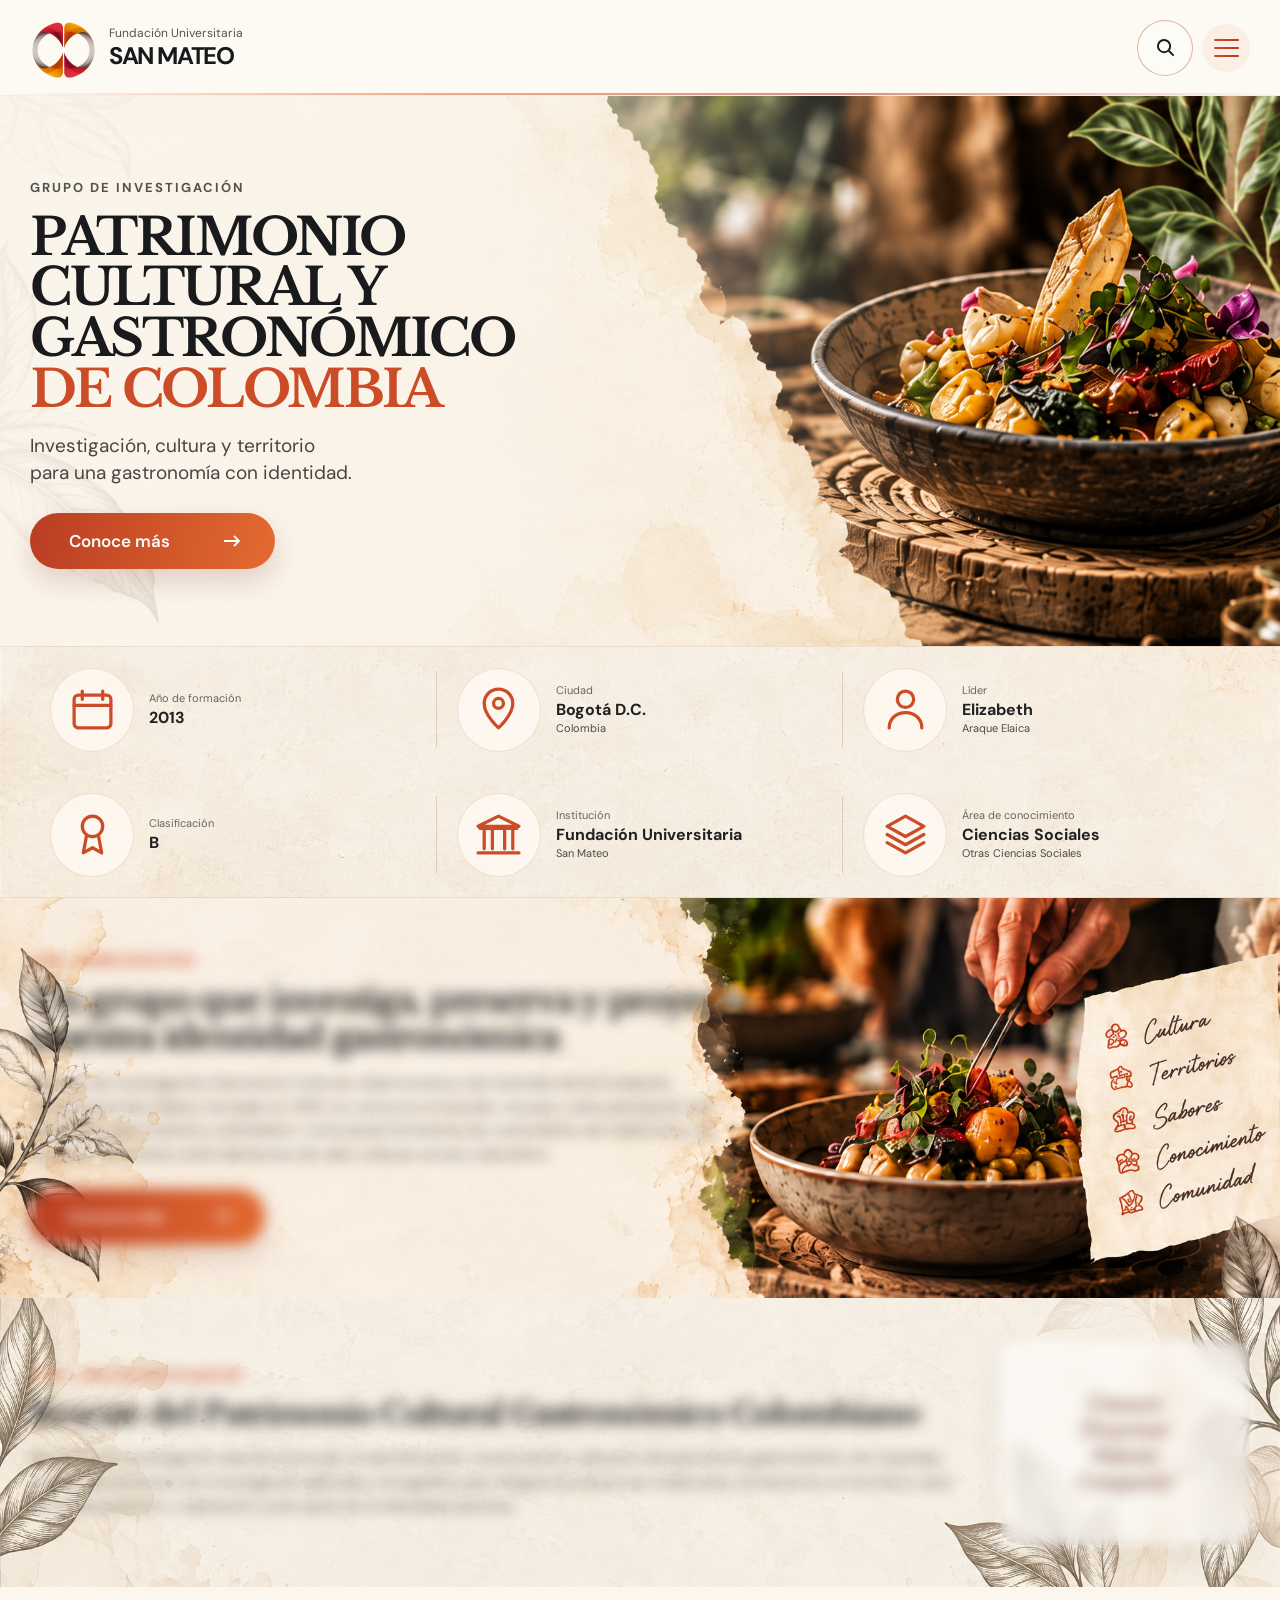
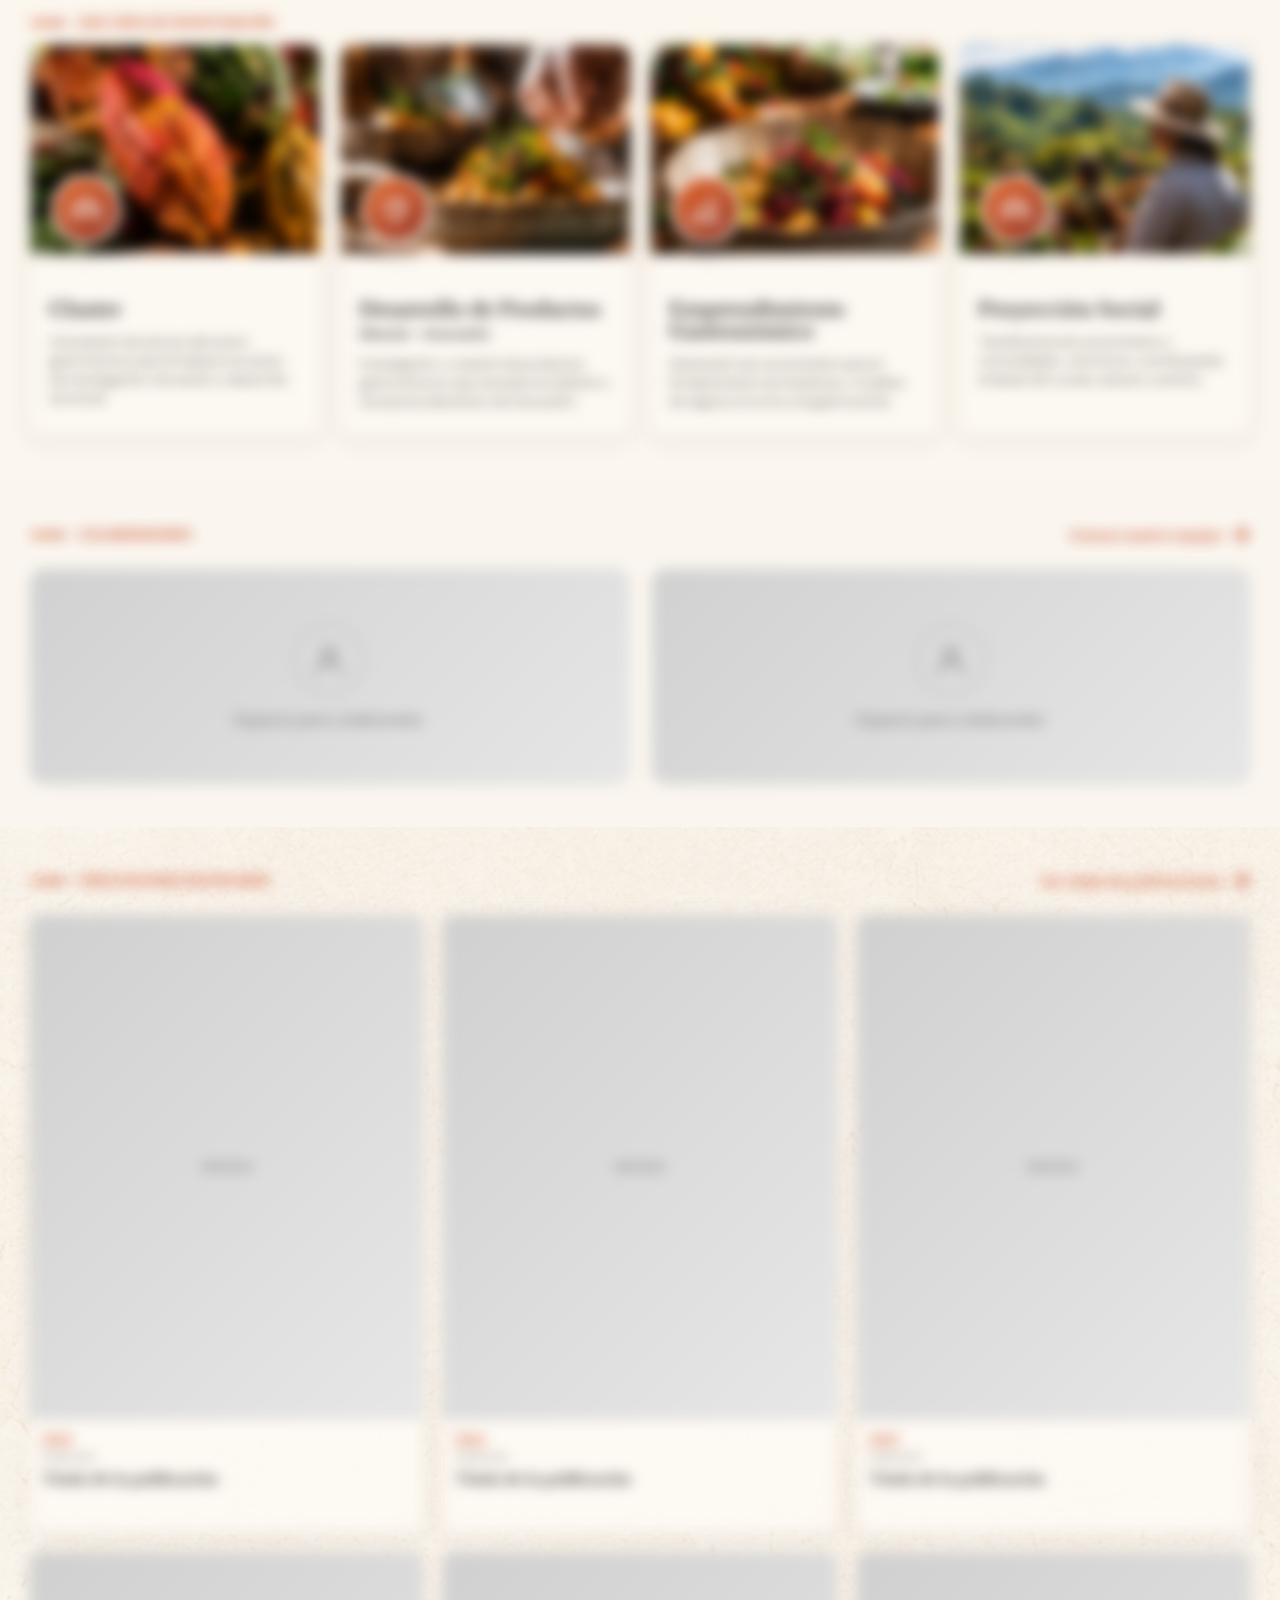
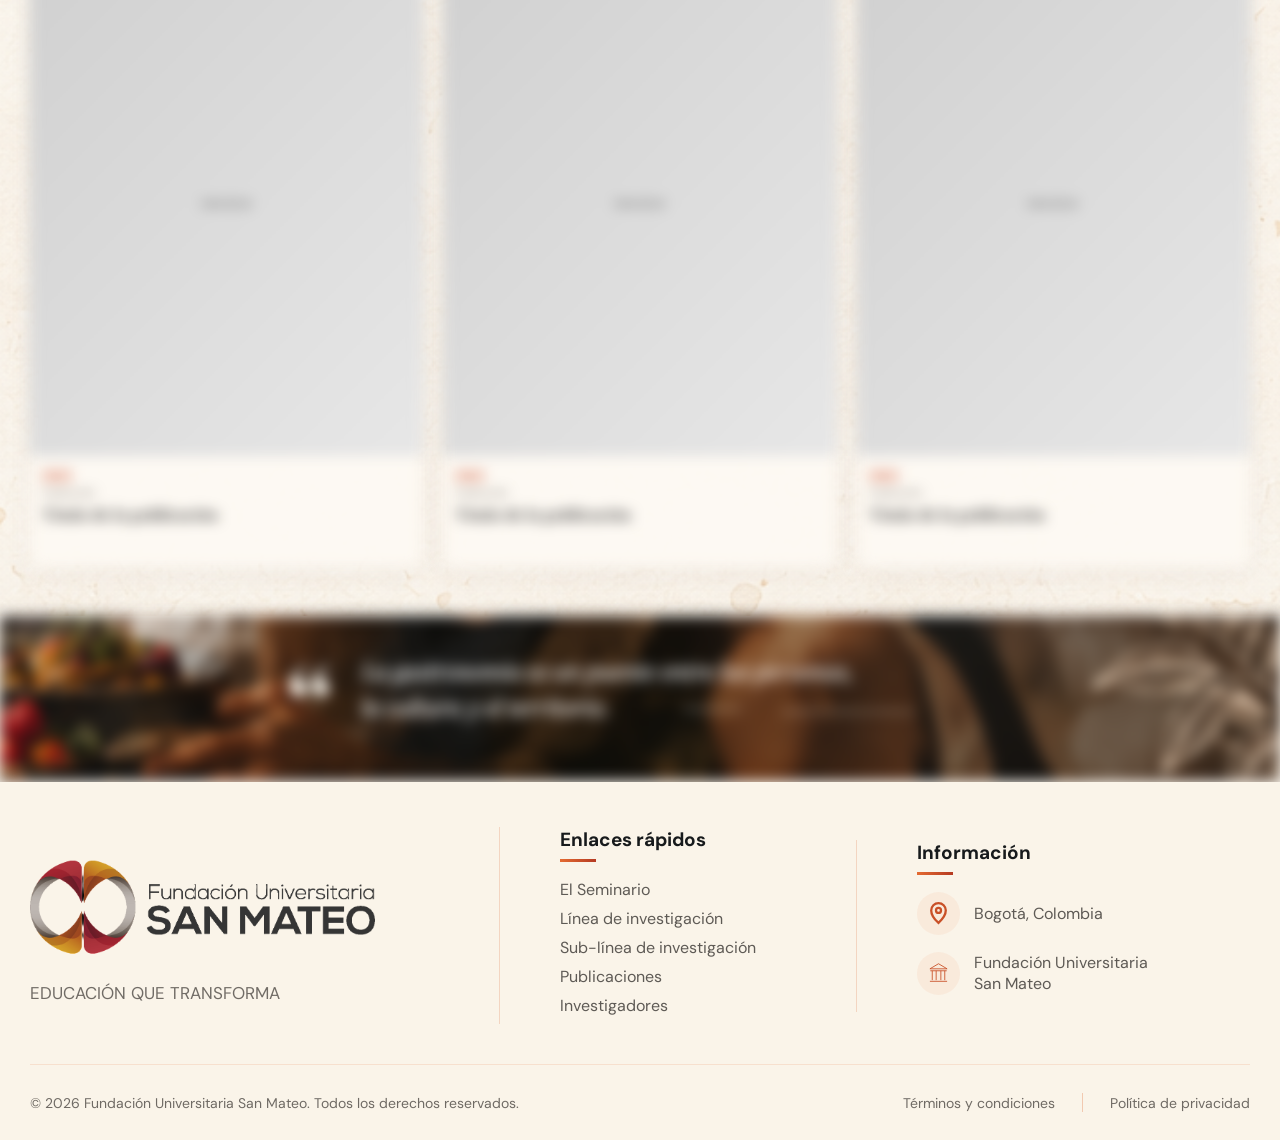
==== el-seminario.html @ 08572cc6 "Subir sitio GastroPatrimonio" ====
<!DOCTYPE html>
<html lang="es">

<head>

    <meta charset="UTF-8">

    <meta
        name="viewport"
        content="width=device-width, initial-scale=1.0"
    >

    <meta
        name="description"
        content="Grupo de Investigación Patrimonio Cultural y Gastronómico de Colombia - Fundación Universitaria San Mateo"
    >

    <title>
        El Seminario | Gastropatrimonio
    </title>


<!-- =====================================================
     FAVICON
====================================================== -->

<link
    rel="icon"
    type="image/png"
    sizes="32x32"
    href="assets/logos/logo-seminario.png?v=20261005"
>

<link
    rel="icon"
    type="image/png"
    sizes="16x16"
    href="assets/logos/logo-seminario.png?v=20261005"
>

<link
    rel="shortcut icon"
    type="image/png"
    href="assets/logos/logo-seminario.png?v=20261005"
>

<link
    rel="apple-touch-icon"
    href="assets/logos/logo-seminario.png?v=20261005"
>

<meta
    name="theme-color"
    content="#faf5ec"
>


    <!-- GOOGLE FONTS -->

    <link
        rel="preconnect"
        href="https://fonts.googleapis.com"
    >

    <link
        rel="preconnect"
        href="https://fonts.gstatic.com"
        crossorigin
    >

    <link
        href="https://fonts.googleapis.com/css2?family=DM+Sans:wght@300;400;500;600;700&family=Libre+Baskerville:ital,wght@0,400;0,700;1,400&display=swap"
        rel="stylesheet"
    >


    <!--
        EXACTAMENTE COMO EN INICIO:
        activa el estado inicial antes de cargar CSS
    -->

    <script>
        document.documentElement.classList.add("js");
    </script>


    <!-- CSS GLOBAL -->

    <link
        rel="stylesheet"
        href="./css/styles.css"
    >


    <!-- CSS DE ESTA PÁGINA -->

    <link
        rel="stylesheet"
        href="./css/seminario.css"
    >

</head>


<body class="seminario-page">


    <!-- =====================================================
         PARTÍCULAS
    ====================================================== -->

    <div
        class="particles"
        id="particles"
        aria-hidden="true"
    ></div>



    <!-- =====================================================
         HEADER
    ====================================================== -->

    <header
        class="header"
        id="header"
    >

        <div class="container header__container">


            <!-- LOGO -->

            <a
                href="./index.html"
                class="brand"
                aria-label="Ir al inicio"
            >

                <img
                    src="./assets/logos/logo-seminario.png"
                    alt="Fundación Universitaria San Mateo"
                    class="brand__logo"
                >


                <div class="brand__text">

                    <span>
                        Fundación Universitaria
                    </span>

                    <strong>
                        SAN MATEO
                    </strong>

                </div>

            </a>



            <!-- NAVEGACIÓN -->

            <nav
                class="navigation"
                id="navigation"
                aria-label="Navegación principal"
            >

                <div class="navigation__mobile-title">

                    <span>
                        MENÚ
                    </span>

                    <strong>
                        GASTROPATRIMONIO
                    </strong>

                </div>


                <a
                    href="./el-seminario.html"
                    class="navigation__link active"
                >

                    <span>
                        El Seminario
                    </span>

                    <b>
                        01
                    </b>

                </a>


                <a
                    href="./linea-investigacion.html"
                    class="navigation__link"
                >

                    <span>
                        Línea de investigación
                    </span>

                    <b>
                        02
                    </b>

                </a>


                <a
                    href="./sublinea-investigacion.html"
                    class="navigation__link"
                >

                    <span>
                        Sub-línea de investigación
                    </span>

                    <b>
                        03
                    </b>

                </a>


                <a
                    href="./publicaciones.html"
                    class="navigation__link"
                >

                    <span>
                        Publicaciones
                    </span>

                    <b>
                        04
                    </b>

                </a>


                <a
                    href="./investigadores.html"
                    class="navigation__link"
                >

                    <span>
                        Investigadores
                    </span>

                    <b>
                        05
                    </b>

                </a>


                <div class="navigation__mobile-footer">

                    <span>
                        Bogotá, Colombia
                    </span>

                    <small>
                        Fundación Universitaria San Mateo
                    </small>

                </div>

            </nav>



            <!-- ACCIONES -->

            <div class="header__actions">


                <button
                    class="search-button"
                    id="searchButton"
                    type="button"
                    aria-label="Buscar"
                >

                    <svg viewBox="0 0 24 24">

                        <circle
                            cx="10.5"
                            cy="10.5"
                            r="6.4"
                        ></circle>

                        <path
                            d="M15.4 15.4L20.5 20.5"
                        ></path>

                    </svg>

                </button>



                <button
                    class="menu-button"
                    id="menuButton"
                    type="button"
                    aria-label="Abrir menú"
                    aria-expanded="false"
                    aria-controls="navigation"
                >

                    <span></span>
                    <span></span>
                    <span></span>

                </button>


            </div>


        </div>

    </header>



    <!-- =====================================================
         BACKDROP MENÚ
    ====================================================== -->

    <button
        class="menu-backdrop"
        id="menuBackdrop"
        type="button"
        aria-label="Cerrar menú"
        tabindex="-1"
    ></button>



    <!-- =====================================================
         BUSCADOR
    ====================================================== -->

    <div
        class="search-overlay"
        id="searchOverlay"
    >

        <div class="search-box">


            <button
                class="search-box__close"
                id="closeSearch"
                type="button"
                aria-label="Cerrar buscador"
            >
                ×
            </button>


            <span class="search-box__eyebrow">
                GASTROPATRIMONIO
            </span>


            <h2>
                ¿Qué deseas encontrar?
            </h2>


            <div class="search-box__field">

                <svg viewBox="0 0 24 24">

                    <circle
                        cx="10.5"
                        cy="10.5"
                        r="6.4"
                    ></circle>

                    <path
                        d="M15.4 15.4L20.5 20.5"
                    ></path>

                </svg>


                <input
                    type="search"
                    id="searchInput"
                    placeholder="Buscar..."
                    autocomplete="off"
                >

            </div>


            <div
                class="search-results"
                id="searchResults"
            >

                <a
                    href="./el-seminario.html"
                    data-search="seminario patrimonio cultural gastronómico"
                >
                    El Seminario
                </a>


                <a
                    href="./linea-investigacion.html"
                    data-search="línea investigación patrimonio"
                >
                    Línea de investigación
                </a>


                <a
                    href="./sublinea-investigacion.html"
                    data-search="sub línea investigación gastronomía"
                >
                    Sub-línea de investigación
                </a>


                <a
                    href="./publicaciones.html"
                    data-search="publicaciones artículos libros"
                >
                    Publicaciones
                </a>


                <a
                    href="./investigadores.html"
                    data-search="investigadores colaboradores"
                >
                    Investigadores
                </a>

            </div>


        </div>

    </div>



    <!-- =====================================================
         MAIN
    ====================================================== -->

    <main class="seminario-main">


        <!-- =================================================
             BANNER
        ================================================== -->

        <section class="seminario-hero">


            <div class="container seminario-hero__container">


                <div class="seminario-hero__content">


                    <!-- equivalente al eyebrow de Inicio -->

                    <span class="seminario-kicker">
                        GRUPO DE INVESTIGACIÓN
                    </span>



                    <!-- equivalente al title de Inicio -->

                    <h1 class="seminario-hero__title">

                        PATRIMONIO
                        <br>

                        CULTURAL Y
                        <br>

                        GASTRONÓMICO
                        <br>

                        <span>
                            DE COLOMBIA
                        </span>

                    </h1>



                    <!-- equivalente al subtitle de Inicio -->

                    <p class="seminario-hero__subtitle">

                        Investigación, cultura y territorio
                        <br>

                        para una gastronomía con identidad.

                    </p>



                    <!--
                        MISMO floating-button DE INICIO
                    -->

                    <a
                        href="#sobre-nosotros"
                        class="main-button floating-button seminario-hero__button"
                    >

                        <span>
                            Conoce más
                        </span>


                        <svg viewBox="0 0 24 24">

                            <path
                                d="M4 12H19"
                            ></path>

                            <path
                                d="M14 7L19 12L14 17"
                            ></path>

                        </svg>

                    </a>


                </div>


            </div>


        </section>



        <!-- =================================================
             INFORMACIÓN DEL GRUPO
        ================================================== -->

        <section class="seminario-stats">


            <div class="container seminario-stats__grid">


                <!-- AÑO -->

                <article
                    class="seminario-stat reveal"
                    data-reveal="up"
                >

                    <div class="seminario-stat__icon">

                        <svg viewBox="0 0 24 24">

                            <rect
                                x="3"
                                y="5"
                                width="18"
                                height="16"
                                rx="2"
                            ></rect>

                            <path
                                d="M7 3V7"
                            ></path>

                            <path
                                d="M17 3V7"
                            ></path>

                            <path
                                d="M3 10H21"
                            ></path>

                        </svg>

                    </div>


                    <div class="seminario-stat__text">

                        <span>
                            Año de formación
                        </span>

                        <strong>
                            2013
                        </strong>

                    </div>

                </article>



                <!-- CIUDAD -->

                <article
                    class="seminario-stat reveal"
                    data-reveal="up"
                    data-delay="1"
                >

                    <div class="seminario-stat__icon">

                        <svg viewBox="0 0 24 24">

                            <path
                                d="M12 21s7-6.2 7-12a7 7 0 1 0-14 0c0 5.8 7 12 7 12z"
                            ></path>

                            <circle
                                cx="12"
                                cy="9"
                                r="2.4"
                            ></circle>

                        </svg>

                    </div>


                    <div class="seminario-stat__text">

                        <span>
                            Ciudad
                        </span>

                        <strong>
                            Bogotá D.C.
                        </strong>

                        <small>
                            Colombia
                        </small>

                    </div>

                </article>



                <!-- LÍDER -->

                <article
                    class="seminario-stat reveal"
                    data-reveal="up"
                    data-delay="2"
                >

                    <div class="seminario-stat__icon">

                        <svg viewBox="0 0 24 24">

                            <circle
                                cx="12"
                                cy="7"
                                r="4"
                            ></circle>

                            <path
                                d="M4 21C4 16.8 7.2 13.5 12 13.5C16.8 13.5 20 16.8 20 21"
                            ></path>

                        </svg>

                    </div>


                    <div class="seminario-stat__text">

                        <span>
                            Líder
                        </span>

                        <strong>
                            Elizabeth
                        </strong>

                        <small>
                            Araque Elaica
                        </small>

                    </div>

                </article>



                <!-- CLASIFICACIÓN -->

                <article
                    class="seminario-stat reveal"
                    data-reveal="up"
                    data-delay="3"
                >

                    <div class="seminario-stat__icon">

                        <svg viewBox="0 0 24 24">

                            <circle
                                cx="12"
                                cy="8"
                                r="5"
                            ></circle>

                            <path
                                d="M9 13L7.5 21L12 18.5L16.5 21L15 13"
                            ></path>

                        </svg>

                    </div>


                    <div class="seminario-stat__text">

                        <span>
                            Clasificación
                        </span>

                        <strong>
                            B
                        </strong>

                    </div>

                </article>



                <!-- INSTITUCIÓN -->

                <article
                    class="seminario-stat reveal"
                    data-reveal="up"
                >

                    <div class="seminario-stat__icon">

                        <svg viewBox="0 0 24 24">

                            <path
                                d="M3 9H21"
                            ></path>

                            <path
                                d="M5 9V19"
                            ></path>

                            <path
                                d="M9 9V19"
                            ></path>

                            <path
                                d="M15 9V19"
                            ></path>

                            <path
                                d="M19 9V19"
                            ></path>

                            <path
                                d="M2 21H22"
                            ></path>

                            <path
                                d="M12 3L2 8H22L12 3Z"
                            ></path>

                        </svg>

                    </div>


                    <div class="seminario-stat__text">

                        <span>
                            Institución
                        </span>

                        <strong>
                            Fundación Universitaria
                        </strong>

                        <small>
                            San Mateo
                        </small>

                    </div>

                </article>



                <!-- ÁREA -->

                <article
                    class="seminario-stat reveal"
                    data-reveal="up"
                    data-delay="1"
                >

                    <div class="seminario-stat__icon">

                        <svg viewBox="0 0 24 24">

                            <path
                                d="M12 3L21 8L12 13L3 8L12 3Z"
                            ></path>

                            <path
                                d="M3 12L12 17L21 12"
                            ></path>

                            <path
                                d="M3 16L12 21L21 16"
                            ></path>

                        </svg>

                    </div>


                    <div class="seminario-stat__text">

                        <span>
                            Área de conocimiento
                        </span>

                        <strong>
                            Ciencias Sociales
                        </strong>

                        <small>
                            Otras Ciencias Sociales
                        </small>

                    </div>

                </article>


            </div>


        </section>



        <!-- =================================================
             SOBRE NOSOTROS
        ================================================== -->

        <section
            class="seminario-about"
            id="sobre-nosotros"
        >


            <div class="container seminario-about__container">


                <div
                    class="seminario-about__content reveal"
                    data-reveal="left"
                >


                    <div class="seminario-section-label">

                        <i></i>

                        <span>
                            SOBRE NOSOTROS
                        </span>

                    </div>


                    <h2>

                        Un grupo que investiga,
                        preserva y proyecta
                        nuestra identidad gastronómica

                    </h2>


                    <p>

                        El grupo de investigación Patrimonio Cultural y
                        Gastronómico de Colombia de la Fundación Universitaria
                        San Mateo, formado en 2013, se centra en el estudio,
                        rescate y documentación del patrimonio gastronómico
                        colombiano, conectando la historia, las costumbres,
                        las tradiciones, las recetas y el turismo como
                        elementos de valor cultural, social y educativo.

                    </p>


                    <a
                        href="#linea-investigacion"
                        class="main-button main-button--small floating-button"
                    >

                        <span>
                            Conoce más
                        </span>


                        <svg viewBox="0 0 24 24">

                            <path
                                d="M4 12H19"
                            ></path>

                            <path
                                d="M14 7L19 12L14 17"
                            ></path>

                        </svg>

                    </a>


                </div>


            </div>


        </section>



        <!-- =================================================
             LÍNEA DE INVESTIGACIÓN
        ================================================== -->

        <section
            class="seminario-line"
            id="linea-investigacion"
        >


            <div class="container seminario-line__grid">


                <div
                    class="seminario-line__content reveal"
                    data-reveal="left"
                >


                    <div class="seminario-section-label">

                        <i></i>

                        <span>
                            LÍNEA DE INVESTIGACIÓN
                        </span>

                    </div>


                    <h2>

                        Rescate del Patrimonio Cultural
                        Gastronómico Colombiano

                    </h2>


                    <p>

                        Esta línea de investigación aborda el estudio,
                        la identificación, conservación y difusión del
                        patrimonio gastronómico de Colombia, a través de
                        procesos de investigación aplicada y etnográfica
                        que integran la cultura, las tradiciones, la memoria
                        y el territorio, para su reconocimiento y valoración
                        como parte de la identidad nacional.

                    </p>


                </div>



                <div
                    class="seminario-line__words reveal"
                    data-reveal="right"
                >

                    <span>
                        Conocer
                    </span>

                    <span>
                        Preservar
                    </span>

                    <span>
                        Valorar
                    </span>

                    <span>
                        Compartir
                    </span>

                </div>


            </div>


        </section>



        <!-- =================================================
             SUB-LÍNEAS
        ================================================== -->

        <section class="seminario-subline">


            <div class="container">


                <div
                    class="seminario-section-label reveal"
                    data-reveal="up"
                >

                    <i></i>

                    <span>
                        SUB-LÍNEA DE INVESTIGACIÓN
                    </span>

                </div>



                <div class="seminario-subline__grid">


                    <!-- CLUSTER -->

                    <article
                        class="seminario-card reveal"
                        data-reveal="up"
                    >

                        <div class="seminario-card__image">

                            <img
                                src="./assets/images/El-seminario/cluster.png"
                                alt="Cluster gastronómico"
                                loading="lazy"
                            >

                        </div>


                        <div class="seminario-card__icon">

                            <svg viewBox="0 0 24 24">

                                <circle
                                    cx="12"
                                    cy="7"
                                    r="3"
                                ></circle>

                                <circle
                                    cx="5"
                                    cy="10"
                                    r="2.2"
                                ></circle>

                                <circle
                                    cx="19"
                                    cy="10"
                                    r="2.2"
                                ></circle>

                                <path
                                    d="M8 20V17C8 14.8 9.8 13 12 13C14.2 13 16 14.8 16 17V20"
                                ></path>

                                <path
                                    d="M2 20V17.5C2 15.6 3.4 14.2 5 14.2"
                                ></path>

                                <path
                                    d="M22 20V17.5C22 15.6 20.6 14.2 19 14.2"
                                ></path>

                            </svg>

                        </div>


                        <div class="seminario-card__body">

                            <h3>
                                Cluster
                            </h3>


                            <p>

                                Articulación de actores del sector
                                gastronómico para fortalecer procesos
                                de investigación, innovación y
                                desarrollo territorial.

                            </p>

                        </div>

                    </article>



                    <!-- DESARROLLO -->

                    <article
                        class="seminario-card reveal"
                        data-reveal="up"
                        data-delay="1"
                    >

                        <div class="seminario-card__image">

                            <img
                                src="./assets/images/El-seminario/desarrollo-productos.png"
                                alt="Desarrollo de productos"
                                loading="lazy"
                            >

                        </div>


                        <div class="seminario-card__icon">

                            <svg viewBox="0 0 24 24">

                                <path
                                    d="M12 21C7 18 4 14.7 4 10.5C4 7.5 6.2 5 9 5C10.5 5 11.5 5.7 12 6.4C12.5 5.7 13.5 5 15 5C17.8 5 20 7.5 20 10.5C20 14.7 17 18 12 21Z"
                                ></path>

                                <path
                                    d="M12 16V8"
                                ></path>

                                <path
                                    d="M12 11C14 11 15.4 10 16.2 8.5"
                                ></path>

                            </svg>

                        </div>


                        <div class="seminario-card__body">

                            <h3>

                                Desarrollo de Productos
                                <br>

                                <small>
                                    (Rescate - Innovación)
                                </small>

                            </h3>


                            <p>

                                Investigación y creación de productos
                                gastronómicos que rescatan la tradición
                                e incorporan elementos de innovación.

                            </p>

                        </div>

                    </article>



                    <!-- EMPRENDIMIENTO -->

                    <article
                        class="seminario-card reveal"
                        data-reveal="up"
                        data-delay="2"
                    >

                        <div class="seminario-card__image">

                            <img
                                src="./assets/images/El-seminario/emprendimiento.png"
                                alt="Emprendimiento gastronómico"
                                loading="lazy"
                            >

                        </div>


                        <div class="seminario-card__icon">

                            <svg viewBox="0 0 24 24">

                                <path
                                    d="M4 20V14"
                                ></path>

                                <path
                                    d="M9 20V10"
                                ></path>

                                <path
                                    d="M14 20V6"
                                ></path>

                                <path
                                    d="M19 20V3"
                                ></path>

                                <path
                                    d="M2 20H22"
                                ></path>

                            </svg>

                        </div>


                        <div class="seminario-card__body">

                            <h3>

                                Emprendimiento
                                <br>
                                Gastronómico

                            </h3>


                            <p>

                                Generación de conocimiento para el
                                fortalecimiento de iniciativas y modelos
                                de negocio en torno a la gastronomía.

                            </p>

                        </div>

                    </article>



                    <!-- PROYECCIÓN -->

                    <article
                        class="seminario-card reveal"
                        data-reveal="up"
                        data-delay="3"
                    >

                        <div class="seminario-card__image">

                            <img
                                src="./assets/images/El-seminario/proyeccion-social.png"
                                alt="Proyección social"
                                loading="lazy"
                            >

                        </div>


                        <div class="seminario-card__icon">

                            <svg viewBox="0 0 24 24">

                                <circle
                                    cx="12"
                                    cy="7"
                                    r="3"
                                ></circle>

                                <circle
                                    cx="5"
                                    cy="10"
                                    r="2.2"
                                ></circle>

                                <circle
                                    cx="19"
                                    cy="10"
                                    r="2.2"
                                ></circle>

                                <path
                                    d="M8 20V17C8 14.8 9.8 13 12 13C14.2 13 16 14.8 16 17V20"
                                ></path>

                                <path
                                    d="M2 20V17.5C2 15.6 3.4 14.2 5 14.2"
                                ></path>

                                <path
                                    d="M22 20V17.5C22 15.6 20.6 14.2 19 14.2"
                                ></path>

                            </svg>

                        </div>


                        <div class="seminario-card__body">

                            <h3>
                                Proyección Social
                            </h3>


                            <p>

                                Transferencia de conocimiento a comunidades
                                y territorios, contribuyendo al desarrollo
                                social, cultural y turístico.

                            </p>

                        </div>

                    </article>


                </div>


            </div>


        </section>



        <!-- =================================================
             COLABORADORES
        ================================================== -->

        <section class="seminario-collaborators">


            <div class="container">


                <div class="seminario-section-heading">


                    <div
                        class="seminario-section-label reveal"
                        data-reveal="left"
                    >

                        <i></i>

                        <span>
                            COLABORADORES
                        </span>

                    </div>


                    <a
                        href="./investigadores.html"
                        class="seminario-text-link reveal"
                        data-reveal="right"
                    >

                        Conoce nuestro equipo

                        <span>
                            →
                        </span>

                    </a>


                </div>



                <div class="seminario-collaborators__grid">


                    <article
                        class="seminario-collaborator-placeholder reveal"
                        data-reveal="left"
                    >

                        <div class="seminario-placeholder-icon">

                            <svg viewBox="0 0 24 24">

                                <circle
                                    cx="12"
                                    cy="8"
                                    r="4"
                                ></circle>

                                <path
                                    d="M4 21C4 16.8 7.2 13.5 12 13.5C16.8 13.5 20 16.8 20 21"
                                ></path>

                            </svg>

                        </div>


                        <span>
                            Espacio para colaborador
                        </span>

                    </article>



                    <article
                        class="seminario-collaborator-placeholder reveal"
                        data-reveal="right"
                    >

                        <div class="seminario-placeholder-icon">

                            <svg viewBox="0 0 24 24">

                                <circle
                                    cx="12"
                                    cy="8"
                                    r="4"
                                ></circle>

                                <path
                                    d="M4 21C4 16.8 7.2 13.5 12 13.5C16.8 13.5 20 16.8 20 21"
                                ></path>

                            </svg>

                        </div>


                        <span>
                            Espacio para colaborador
                        </span>

                    </article>


                </div>


            </div>


        </section>



        <!-- =================================================
             PUBLICACIONES
        ================================================== -->

        <section class="seminario-publications">


            <div class="container">


                <div class="seminario-section-heading">


                    <div
                        class="seminario-section-label reveal"
                        data-reveal="left"
                    >

                        <i></i>

                        <span>
                            PUBLICACIONES DESTACADAS
                        </span>

                    </div>


                    <a
                        href="./publicaciones.html"
                        class="seminario-text-link reveal"
                        data-reveal="right"
                    >

                        Ver todas las publicaciones

                        <span>
                            →
                        </span>

                    </a>


                </div>



                <div class="seminario-publications__grid">


                    <article
                        class="seminario-publication reveal"
                        data-reveal="up"
                    >

                        <div class="seminario-publication__placeholder">

                            <span>
                                Imagen
                            </span>

                        </div>


                        <div class="seminario-publication__content">

                            <span class="seminario-publication__year">
                                2024
                            </span>

                            <span class="seminario-publication__type">
                                Publicación
                            </span>

                            <h3>
                                Título de la publicación
                            </h3>

                        </div>

                    </article>



                    <article
                        class="seminario-publication reveal"
                        data-reveal="up"
                        data-delay="1"
                    >

                        <div class="seminario-publication__placeholder">

                            <span>
                                Imagen
                            </span>

                        </div>


                        <div class="seminario-publication__content">

                            <span class="seminario-publication__year">
                                2024
                            </span>

                            <span class="seminario-publication__type">
                                Publicación
                            </span>

                            <h3>
                                Título de la publicación
                            </h3>

                        </div>

                    </article>



                    <article
                        class="seminario-publication reveal"
                        data-reveal="up"
                        data-delay="2"
                    >

                        <div class="seminario-publication__placeholder">

                            <span>
                                Imagen
                            </span>

                        </div>


                        <div class="seminario-publication__content">

                            <span class="seminario-publication__year">
                                2023
                            </span>

                            <span class="seminario-publication__type">
                                Publicación
                            </span>

                            <h3>
                                Título de la publicación
                            </h3>

                        </div>

                    </article>



                    <article
                        class="seminario-publication reveal"
                        data-reveal="up"
                        data-delay="3"
                    >

                        <div class="seminario-publication__placeholder">

                            <span>
                                Imagen
                            </span>

                        </div>


                        <div class="seminario-publication__content">

                            <span class="seminario-publication__year">
                                2023
                            </span>

                            <span class="seminario-publication__type">
                                Publicación
                            </span>

                            <h3>
                                Título de la publicación
                            </h3>

                        </div>

                    </article>



                    <article
                        class="seminario-publication reveal"
                        data-reveal="up"
                    >

                        <div class="seminario-publication__placeholder">

                            <span>
                                Imagen
                            </span>

                        </div>


                        <div class="seminario-publication__content">

                            <span class="seminario-publication__year">
                                2022
                            </span>

                            <span class="seminario-publication__type">
                                Publicación
                            </span>

                            <h3>
                                Título de la publicación
                            </h3>

                        </div>

                    </article>



                    <article
                        class="seminario-publication reveal"
                        data-reveal="up"
                        data-delay="1"
                    >

                        <div class="seminario-publication__placeholder">

                            <span>
                                Imagen
                            </span>

                        </div>


                        <div class="seminario-publication__content">

                            <span class="seminario-publication__year">
                                2022
                            </span>

                            <span class="seminario-publication__type">
                                Publicación
                            </span>

                            <h3>
                                Título de la publicación
                            </h3>

                        </div>

                    </article>


                </div>


            </div>


        </section>



        <!-- =================================================
             BANNER FINAL
        ================================================== -->

        <section
            class="seminario-final-banner reveal"
            data-reveal="up"
        >

            <img
                src="./assets/images/El-seminario/Banner-final.png"
                alt="La gastronomía es un puente entre las personas, la cultura y el territorio"
            >

        </section>


    </main>



    <!-- =====================================================
         FOOTER
    ====================================================== -->

    <footer class="footer">


        <div class="container footer__grid">


            <div class="footer__brand footer-reveal">

                <img
                    src="./assets/logos/logo-footer.png"
                    alt="Fundación Universitaria San Mateo"
                >

                <span>
                    EDUCACIÓN QUE TRANSFORMA
                </span>

            </div>



            <div class="footer__column footer-reveal">

                <h3>
                    Enlaces rápidos
                </h3>


                <a href="./el-seminario.html">
                    El Seminario
                </a>

                <a href="./linea-investigacion.html">
                    Línea de investigación
                </a>

                <a href="./sublinea-investigacion.html">
                    Sub-línea de investigación
                </a>

                <a href="./publicaciones.html">
                    Publicaciones
                </a>

                <a href="./investigadores.html">
                    Investigadores
                </a>

            </div>



            <div class="footer__column footer-reveal">

                <h3>
                    Información
                </h3>


                <div class="footer__info">

                    <div class="footer__info-icon">

                        <svg viewBox="0 0 24 24">

                            <path
                                d="M12 21s7-6.2 7-12a7 7 0 1 0-14 0c0 5.8 7 12 7 12z"
                            ></path>

                            <circle
                                cx="12"
                                cy="9"
                                r="2.4"
                            ></circle>

                        </svg>

                    </div>


                    <span>
                        Bogotá, Colombia
                    </span>

                </div>



                <div class="footer__info">

                    <div class="footer__info-icon">

                        <svg viewBox="0 0 64 64">

                            <path
                                d="M11 25H53"
                            ></path>

                            <path
                                d="M16 25V49"
                            ></path>

                            <path
                                d="M26 25V49"
                            ></path>

                            <path
                                d="M38 25V49"
                            ></path>

                            <path
                                d="M48 25V49"
                            ></path>

                            <path
                                d="M10 52H54"
                            ></path>

                            <path
                                d="M32 7L10 20H54L32 7Z"
                            ></path>

                        </svg>

                    </div>


                    <span>

                        Fundación Universitaria
                        <br>
                        San Mateo

                    </span>

                </div>


            </div>


        </div>



        <div class="container footer__bottom">


            <p>

                © <span id="year">2026</span>
                Fundación Universitaria San Mateo.
                Todos los derechos reservados.

            </p>


            <div class="footer__legal">

                <a href="#">
                    Términos y condiciones
                </a>

                <i></i>

                <a href="#">
                    Política de privacidad
                </a>

            </div>


        </div>


    </footer>



    <!-- =====================================================
         VOLVER ARRIBA
    ====================================================== -->

    <button
        class="back-to-top"
        id="backToTop"
        type="button"
        aria-label="Volver al inicio"
    >

        <svg viewBox="0 0 24 24">

            <path
                d="M12 19V5"
            ></path>

            <path
                d="M6 11L12 5L18 11"
            ></path>

        </svg>

    </button>



    <!--
        MAIN.JS ES EL MISMO DE INICIO.
        AHÍ ESTÁN LAS ANIMACIONES DE:
        - page-ready
        - header
        - menu
        - reveal
        - footer
        - partículas
        - volver arriba
    -->

    <script src="./js/main.js"></script>


    <!-- JS EXCLUSIVO DEL SEMINARIO -->

    <script src="./js/seminario.js"></script>


</body>

</html>
---- css/styles.css ----
/* =========================================================
   VARIABLES
========================================================= */

:root {

    --red: #b53a22;
    --red-dark: #922c1c;

    --orange: #e46b32;
    --orange-dark: #c95027;
    --orange-light: #f2a16f;

    --black: #171a1c;
    --text: #494541;

    --cream: #faf5ec;

    --container: 1500px;

    --header-height: 112px;
}


/* =========================================================
   RESET
========================================================= */

*,
*::before,
*::after {

    margin: 0;
    padding: 0;

    box-sizing: border-box;
}


html {

    width: 100%;

    max-width: 100%;

    overflow-x: hidden;

    scroll-behavior: smooth;
}


body {

    width: 100%;

    max-width: 100%;

    min-width: 320px;

    overflow-x: hidden;

    color:
        var(--black);

    font-family:
        "DM Sans",
        Arial,
        sans-serif;

    background:
        #faf6ef;
}


body.menu-open,
body.no-scroll {

    overflow: hidden;

    touch-action: none;
}


a {

    color: inherit;

    text-decoration: none;
}


img {

    display: block;

    max-width: 100%;
}


button,
input {

    font: inherit;
}


button {

    border: 0;

    cursor: pointer;
}


svg {

    display: block;
}


::selection {

    color: white;

    background:
        var(--orange);
}


/* =========================================================
   CONTAINER
========================================================= */

.container {

    width:
        min(
            calc(100% - 100px),
            var(--container)
        );

    margin-inline: auto;
}


/* =========================================================
   PARTÍCULAS
========================================================= */

.particles {

    position: fixed;

    inset: 0;

    z-index: 60;

    width: 100vw;

    max-width: 100%;

    overflow: hidden;

    pointer-events: none;
}


.particle {

    position: absolute;

    bottom: -70px;

    width:
        var(--particle-size);

    height:
        var(--particle-size);

    border-radius: 50%;

    opacity: 0;

    background:
        radial-gradient(
            circle,
            rgba(220, 79, 37, .83) 0%,
            rgba(231, 109, 51, .55) 30%,
            rgba(219, 77, 40, .19) 58%,
            transparent 80%
        );

    filter:
        blur(
            var(--particle-blur)
        );

    animation:
        particleRise
        var(--particle-duration)
        linear
        infinite;

    animation-delay:
        var(--particle-delay);
}


@keyframes particleRise {

    0% {

        opacity: 0;

        transform:
            translate3d(
                0,
                30px,
                0
            )
            scale(.5);
    }


    12% {

        opacity:
            var(--particle-opacity);
    }


    50% {

        opacity:
            var(--particle-opacity);

        transform:
            translate3d(
                var(--particle-drift),
                -50vh,
                0
            )
            scale(1);
    }


    100% {

        opacity: 0;

        transform:
            translate3d(
                calc(
                    var(--particle-drift) *
                    -.5
                ),
                -115vh,
                0
            )
            scale(.4);
    }

}


/* =========================================================
   HEADER
========================================================= */

.header {

    position: fixed;

    top: 0;
    left: 0;

    z-index: 1200;

    width: 100%;

    height:
        var(--header-height);

    background:
        rgba(
            253,
            250,
            244,
            .985
        );

    border-bottom:
        1px solid
        rgba(
            60,
            45,
            30,
            .06
        );

    opacity: 1;

    filter:
        blur(0);

    transform:
        translateY(0);

    transition:
        transform .62s
        cubic-bezier(.22,.61,.36,1),
        opacity .45s ease,
        filter .45s ease,
        background .4s ease,
        box-shadow .4s ease;
}


.header::after {

    content: "";

    position: absolute;

    left: 0;
    right: 0;
    bottom: 0;

    height: 2px;

    opacity: .55;

    background:
        linear-gradient(
            90deg,
            transparent,
            var(--orange),
            var(--red),
            transparent
        );
}


.header.is-blurred {

    background:
        rgba(
            250,
            246,
            238,
            .8
        );

    -webkit-backdrop-filter:
        blur(18px)
        saturate(130%);

    backdrop-filter:
        blur(18px)
        saturate(130%);

    box-shadow:
        0 10px 32px
        rgba(
            52,
            37,
            24,
            .08
        );
}


.header.is-hidden {

    opacity: 0;

    filter:
        blur(8px);

    transform:
        translateY(-120%);

    pointer-events: none;
}


.header.menu-active {

    opacity: 1 !important;

    filter:
        none !important;

    transform:
        translateY(0) !important;

    pointer-events:
        auto !important;
}


.header__container {

    position: relative;

    height: 100%;

    display: flex;

    align-items: center;
}


/* =========================================================
   MAIN
========================================================= */

main {

    width: 100%;

    max-width: 100%;

    overflow-x: clip;

    padding-top:
        var(--header-height);
}


/* =========================================================
   LOGO
========================================================= */

.brand {

    position: relative;

    z-index: 10;

    flex-shrink: 0;

    display: flex;

    align-items: center;

    gap: 12px;
}


.brand__logo {

    width: 80px;
    height: 80px;

    object-fit: contain;

    transition:
        transform .45s ease;
}


.brand:hover
.brand__logo {

    transform:
        scale(1.08)
        rotate(-3deg);
}


.brand__text {

    display: flex;

    flex-direction: column;

    line-height: 1;
}


.brand__text span {

    margin-bottom: 5px;

    color:
        #57514c;

    font-size: 12px;
}


.brand__text strong {

    font-size: 29px;

    letter-spacing:
        -1.4px;
}


/* =========================================================
   NAVEGACIÓN
========================================================= */

.navigation {

    height: 100%;

    margin-left: auto;

    display: flex;

    align-items: center;

    gap: 7px;
}


.navigation__mobile-title,
.navigation__mobile-footer {

    display: none;
}


.navigation__link {

    position: relative;

    padding:
        14px
        16px;

    border-radius: 12px;

    color:
        #504c48;

    font-size:
        clamp(
            13px,
            .88vw,
            16px
        );

    font-weight: 500;

    white-space: nowrap;

    transition:
        color .3s ease,
        transform .3s ease;
}


.navigation__link span {

    position: relative;

    z-index: 2;
}


.navigation__link b {

    display: none;
}


.navigation__link::before {

    content: "";

    position: absolute;

    inset: 0;

    border-radius: inherit;

    opacity: 0;

    background:
        linear-gradient(
            135deg,
            rgba(239,133,74,.17),
            rgba(181,58,34,.06)
        );

    transform:
        scale(.84)
        translateY(5px);

    transition:
        opacity .3s ease,
        transform .4s ease;
}


.navigation__link::after {

    content: "";

    position: absolute;

    left: 18px;
    right: 18px;
    bottom: 5px;

    height: 3px;

    border-radius: 10px;

    opacity: 0;

    transform:
        scaleX(.25);

    background:
        linear-gradient(
            90deg,
            var(--orange),
            var(--red)
        );

    transition:
        opacity .3s ease,
        transform .35s ease;
}


.navigation__link:hover {

    color:
        var(--orange-dark);

    transform:
        translateY(-3px);
}


.navigation__link:hover::before {

    opacity: 1;

    transform:
        scale(1);
}


.navigation__link:hover::after {

    opacity: 1;

    transform:
        scaleX(1);
}


/* =========================================================
   HEADER ACTIONS
========================================================= */

.header__actions {

    position: relative;

    z-index: 20;

    margin-left: 14px;

    display: flex;

    align-items: center;

    gap: 9px;
}


.search-button {

    width: 56px;
    height: 56px;

    border:
        1.5px solid
        rgba(192,80,36,.42);

    border-radius: 50%;

    display: grid;

    place-items: center;

    background:
        rgba(255,255,255,.24);
}


.search-button svg {

    width: 23px;
    height: 23px;

    fill: none;

    stroke:
        #171a1c;

    stroke-width: 2;
}


.search-button:hover {

    background:
        linear-gradient(
            145deg,
            var(--orange),
            var(--red)
        );
}


.search-button:hover svg {

    stroke: white;
}


/* =========================================================
   MENU BUTTON
========================================================= */

.menu-button {

    position: relative;

    z-index: 30;

    display: none;

    width: 48px;
    height: 48px;

    border-radius: 50%;

    background:
        rgba(228,107,50,.08);

    flex-direction: column;

    align-items: center;

    justify-content: center;

    gap: 6px;
}


.menu-button span {

    width: 25px;
    height: 2px;

    border-radius: 20px;

    background:
        linear-gradient(
            90deg,
            var(--orange-dark),
            var(--red)
        );

    transition:
        transform .35s ease,
        opacity .25s ease;
}


.menu-button.active {

    background:
        linear-gradient(
            145deg,
            var(--orange),
            var(--red)
        );
}


.menu-button.active span {

    background: white;
}


.menu-button.active
span:nth-child(1) {

    transform:
        translateY(8px)
        rotate(45deg);
}


.menu-button.active
span:nth-child(2) {

    opacity: 0;
}


.menu-button.active
span:nth-child(3) {

    transform:
        translateY(-8px)
        rotate(-45deg);
}


/* =========================================================
   MENU BACKDROP
========================================================= */

.menu-backdrop {

    position: fixed;

    inset: 0;

    z-index: 1090;

    visibility: hidden;

    opacity: 0;

    background:
        rgba(30,22,17,.45);

    backdrop-filter:
        blur(4px);

    transition:
        opacity .35s ease,
        visibility .35s ease;
}


.menu-backdrop.active {

    visibility: visible;

    opacity: 1;
}


/* =========================================================
   DECORACIONES
========================================================= */

.decorative-leaf {

    position: absolute;

    z-index: 80;

    pointer-events: none;
}


.decorative-leaf--hero-top {

    top: -28px;
    left: -35px;

    width: 108px;
}


.decorative-leaf--hero-bottom {

    left: -42px;
    bottom: -180px;

    width: 190px;
}


.decorative-leaf--pillars {

    right: -10px;

    width: 215px;
}


.decorative-leaf--about {

    right: -55px;
    bottom: 0;

    width: 315px;
}


/* =========================================================
   HERO
========================================================= */

.hero {

    position: relative;

    z-index: 10;

    min-height: 585px;

    overflow: visible;

    background-color:
        #f8f0e4;

    background-image:
        url("../assets/images/Inicio/Banner-inicio.png");

    background-repeat:
        no-repeat;

    background-position:
        center;

    background-size:
        cover;
}


.hero__container {

    position: relative;

    z-index: 3;

    min-height: 585px;

    display: flex;

    align-items: center;
}


.hero__content {

    width: 45%;

    max-width: 625px;

    padding-right: 20px;

    transform:
        translateX(-34px);
}


.hero-decoration {

    position: absolute;

    z-index: 2;

    border-radius: 50%;
}


.hero-decoration--one {

    left: 6%;
    top: 90px;

    width: 15px;
    height: 15px;

    border:
        3px solid
        rgba(226,103,48,.36);
}


.hero-decoration--two {

    left: 44%;
    bottom: 55px;

    width: 10px;
    height: 10px;

    background:
        rgba(226,103,48,.32);
}


/* HERO TEXTO */

.hero__eyebrow {

    margin-bottom: 23px;

    display: flex;

    align-items: center;

    gap: 17px;
}


.hero__eyebrow span {

    color:
        #5e5a56;

    font-size:
        clamp(
            12px,
            .9vw,
            16px
        );

    font-weight: 600;

    letter-spacing:
        2.8px;

    white-space: nowrap;
}


.hero__eyebrow i {

    width: 62px;
    height: 2px;

    flex-shrink: 0;

    background:
        linear-gradient(
            90deg,
            var(--orange),
            var(--red)
        );
}


.hero__title {

    color:
        #15191b;

    font-family:
        "Libre Baskerville",
        Georgia,
        serif;

    font-size:
        clamp(
            47px,
            3.8vw,
            62px
        );

    font-weight: 700;

    line-height: 1;

    letter-spacing:
        -3.2px;

    white-space: nowrap;
}


.hero__title span {

    color:
        var(--red);
}


.hero__subtitle {

    margin-top: 17px;

    color:
        #1e2022;

    font-family:
        "Libre Baskerville",
        Georgia,
        serif;

    font-size:
        clamp(
            21px,
            1.6vw,
            28px
        );

    font-weight: 700;

    line-height: 1.38;
}


/* LOCATION */

.hero__location {

    margin-top: 38px;

    display: flex;

    align-items: center;

    gap: 15px;
}


.hero__location-icon {

    width: 51px;
    height: 51px;

    flex-shrink: 0;

    border:
        1px solid
        rgba(220,95,42,.23);

    border-radius: 50%;

    display: grid;

    place-items: center;

    background:
        rgba(255,248,238,.58);
}


.hero__location-icon svg {

    width: 27px;
    height: 31px;

    fill: none;

    stroke:
        var(--orange-dark);

    stroke-width: 2;
}


.hero__location-text {

    display: flex;

    flex-direction: column;

    gap: 4px;
}


.hero__location-text strong {

    font-size: 17px;
}


.hero__location-text span {

    color:
        #615d58;

    font-size: 14px;
}


/* =========================================================
   BOTONES
========================================================= */

.main-button {

    position: relative;

    width: 320px;
    height: 63px;

    margin-top: 28px;

    padding:
        0 31px
        0 39px;

    overflow: hidden;

    border-radius: 38px;

    display: flex;

    align-items: center;

    justify-content: space-between;

    color: white;

    font-size: 17px;

    font-weight: 600;

    background:
        linear-gradient(
            100deg,
            #b93d22,
            #e36b31
        );

    box-shadow:
        0 12px 27px
        rgba(130,37,20,.18);
}


.main-button svg {

    width: 24px;
    height: 24px;

    fill: none;

    stroke: white;

    stroke-width: 1.8;
}


.floating-button {

    animation:
        buttonFloat
        3.8s
        ease-in-out
        infinite;
}


@keyframes buttonFloat {

    0%,
    100% {

        transform:
            translateY(0);
    }

    50% {

        transform:
            translateY(-5px);
    }

}


.main-button--small {

    width: 235px;
    height: 55px;

    padding-left: 37px;

    font-size: 16px;
}


/* =========================================================
   PILARES
========================================================= */

.pillars {

    position: relative;

    z-index: 9;

    padding:
        13px
        0;

    background:
        #faf4ea
        url("../assets/images/Inicio/fondo-seccion-2.png")
        center /
        cover
        no-repeat;
}


.pillars__grid {

    min-height: 225px;

    display: grid;

    grid-template-columns:
        repeat(4, 1fr);

    align-items: center;
}


.pillar {

    position: relative;

    min-height: 180px;

    padding: 15px;

    display: flex;

    flex-direction: column;

    align-items: center;

    justify-content: center;

    text-align: center;
}


.pillar:not(:last-child)::after {

    content: "";

    position: absolute;

    top: 22px;
    right: 0;

    width: 1px;
    height: 135px;

    background:
        linear-gradient(
            transparent,
            rgba(223,104,50,.35),
            transparent
        );
}


.pillar__number {

    position: absolute;

    top: 14px;
    left: 26px;

    color:
        rgba(198,76,35,.28);

    font-size: 13px;
}


.pillar__icon {

    width: 104px;
    height: 104px;

    margin-bottom: 12px;

    border-radius: 50%;

    display: grid;

    place-items: center;

    background:
        rgba(241,216,183,.5);
}


.pillar__icon svg {

    width: 68px;
    height: 68px;

    fill: none;

    stroke:
        var(--orange-dark);

    stroke-width: 2.7;

    stroke-linecap: round;

    stroke-linejoin: round;
}


.pillar h2 {

    font-family:
        "Libre Baskerville",
        serif;

    font-size:
        clamp(
            19px,
            1.25vw,
            23px
        );

    font-weight: 400;

    line-height: 1.2;
}


/* =========================================================
   ABOUT
========================================================= */

.about {

    position: relative;

    z-index: 8;

    padding:
        62px
        0;

    background:
        #faf5ed
        url("../assets/images/Inicio/fondo-seccion-3.png")
        center /
        cover
        no-repeat;
}


.about__grid {

    display: grid;

    grid-template-columns:
        40%
        40%
        16%;

    gap: 2%;

    align-items: center;
}


.about__image {

    position: relative;

    width: 100%;

    aspect-ratio:
        1.32 / 1;
}


.about__image img {

    position: relative;

    z-index: 2;

    width: 100%;
    height: 100%;

    border-radius: 12px;

    object-fit: cover;

    box-shadow:
        0 12px 34px
        rgba(50,35,20,.13);
}


.about__image::before {

    content: "";

    position: absolute;

    left: -13px;
    bottom: -13px;

    z-index: 1;

    width: 58%;
    height: 57%;

    border:
        2px solid
        rgba(228,107,50,.45);

    border-radius: 12px;
}


.about__image-detail {

    position: absolute;

    top: -12px;
    right: -12px;

    z-index: 3;

    width: 34px;
    height: 34px;

    border-radius: 50%;

    background:
        linear-gradient(
            145deg,
            var(--orange),
            var(--red)
        );
}


.section-eyebrow {

    display: inline-block;

    margin-bottom: 10px;

    color:
        var(--orange-dark);

    font-size: 12px;

    font-weight: 700;

    letter-spacing:
        2.4px;
}


.about__content h2 {

    font-family:
        "Libre Baskerville",
        serif;

    font-size:
        clamp(
            25px,
            1.9vw,
            35px
        );

    line-height: 1.18;
}


.section-line {

    width: 62px;
    height: 4px;

    margin:
        16px
        0
        23px;

    display: block;

    border-radius: 10px;

    background:
        linear-gradient(
            90deg,
            var(--orange),
            var(--red)
        );
}


.section-line--center {

    margin:
        11px
        auto
        0;
}


.about__content p {

    max-width: 610px;

    color:
        #494641;

    font-size:
        clamp(
            15px,
            1vw,
            17px
        );

    line-height: 1.6;
}


.about__phrase {

    display: flex;

    flex-direction: column;

    align-items: center;

    color:
        #943621;

    font-family:
        "Libre Baskerville",
        serif;

    font-size:
        clamp(
            19px,
            1.35vw,
            25px
        );

    font-style: italic;

    text-align: center;

    transform:
        rotate(-5deg);
}


.about__quote {

    height: 42px;

    color:
        var(--orange);

    font-size: 70px;

    opacity: .55;
}


/* =========================================================
   QUICK ACCESS
========================================================= */

.quick-access {

    position: relative;

    z-index: 7;

    padding:
        43px
        0
        47px;

    background:
        #faf6ef
        url("../assets/images/Inicio/fondo-seccion4.png")
        center /
        cover
        no-repeat;
}


.quick-access__title {

    margin-bottom: 31px;

    text-align: center;
}


.quick-access__title h2 {

    font-family:
        "Libre Baskerville",
        serif;

    font-size:
        clamp(
            27px,
            1.85vw,
            34px
        );
}


.quick-access__grid {

    display: grid;

    grid-template-columns:
        repeat(
            4,
            minmax(0, 1fr)
        );

    gap: 24px;
}


.quick-card {

    position: relative;

    overflow: hidden;

    border-radius: 13px;

    background:
        rgba(250,244,234,.97);

    box-shadow:
        0 7px 19px
        rgba(60,40,20,.07);

    transition:
        transform .45s ease,
        box-shadow .4s ease;
}


.quick-card:hover {

    transform:
        translateY(-10px);

    box-shadow:
        0 22px 42px
        rgba(125,56,24,.17);
}


.quick-card__image {

    position: relative;

    width: 100%;

    aspect-ratio:
        1.38 / 1;

    overflow: hidden;
}


.quick-card__image img {

    width: 100%;
    height: 100%;

    object-fit: cover;

    transition:
        transform .7s ease;
}


.quick-card:hover
.quick-card__image img {

    transform:
        scale(1.06);
}


.quick-card__overlay {

    position: absolute;

    inset: 0;

    background:
        linear-gradient(
            transparent 55%,
            rgba(185,62,30,.2)
        );
}


.quick-card__icon {

    position: absolute;

    top: 58%;
    left: 50%;

    z-index: 5;

    width: 80px;
    height: 80px;

    border:
        4px solid
        #fff8ef;

    border-radius: 50%;

    display: grid;

    place-items: center;

    background:
        linear-gradient(
            145deg,
            var(--orange),
            var(--red-dark)
        );

    transform:
        translate(-50%, -50%);
}


.quick-card__icon svg {

    width: 44px;
    height: 44px;

    fill: none;

    stroke: white;

    stroke-width: 2.5;

    stroke-linecap: round;

    stroke-linejoin: round;
}


.quick-card__body {

    min-height: 152px;

    padding:
        57px
        17px
        21px;

    display: flex;

    flex-direction: column;

    align-items: center;

    justify-content: center;

    text-align: center;
}


.quick-card__body h3 {

    font-size:
        clamp(
            18px,
            1.08vw,
            21px
        );

    line-height: 1.2;
}


.quick-card__arrow {

    margin-top: 10px;

    color:
        var(--orange-dark);

    font-size: 32px;
}


/* =========================================================
   BANNER FINAL
========================================================= */

.final-banner {

    position: relative;

    z-index: 6;

    width: 100%;

    max-width: 100%;

    overflow: hidden;

    line-height: 0;

    background:
        #9d3019;
}


.final-banner img {

    width: 100%;
    height: auto;
}


/* =========================================================
   FOOTER
========================================================= */

.footer {

    position: relative;

    z-index: 5;

    width: 100%;

    max-width: 100%;

    overflow: hidden;

    background:
        #faf4e9;
}


.footer__grid {

    min-height: 270px;

    padding:
        45px
        0
        40px;

    display: grid;

    grid-template-columns:
        1.25fr
        .95fr
        1.05fr;

    align-items: center;
}


.footer__grid > *:not(:first-child) {

    padding-left: 60px;

    border-left:
        1px solid
        rgba(220,104,48,.22);
}


.footer__brand img {

    width:
        min(
            345px,
            100%
        );
}


.footer__brand span {

    display: block;

    margin-top: 14px;

    color:
        #716c66;

    font-size: 17px;
}


.footer__column h3 {

    margin-bottom: 17px;

    font-size: 19px;
}


.footer__column h3::after {

    content: "";

    display: block;

    width: 36px;
    height: 3px;

    margin-top: 7px;

    background:
        linear-gradient(
            90deg,
            var(--orange),
            var(--red)
        );
}


.footer__column > a {

    display: block;

    width: fit-content;

    margin-bottom: 8px;

    color:
        #5e5a55;

    font-size: 16px;
}


.footer__info {

    margin-bottom: 17px;

    display: flex;

    align-items: center;

    gap: 14px;
}


.footer__info-icon {

    width: 43px;
    height: 43px;

    flex-shrink: 0;

    border-radius: 50%;

    display: grid;

    place-items: center;

    background:
        rgba(232,111,54,.08);
}


.footer__info-icon svg {

    width: 25px;
    height: 25px;

    fill: none;

    stroke:
        var(--orange-dark);

    stroke-width: 2.2;
}


.footer__info span {

    color:
        #5e5a55;

    font-size: 16px;
}


.footer__bottom {

    min-height: 76px;

    border-top:
        1px solid
        rgba(226,117,61,.16);

    display: flex;

    align-items: center;

    justify-content: space-between;

    gap: 30px;

    color:
        #6f6a64;

    font-size: 14px;
}


.footer__legal {

    display: flex;

    align-items: center;

    gap: 27px;
}


.footer__legal i {

    width: 1px;
    height: 19px;

    background:
        rgba(226,117,61,.33);
}


/* =========================================================
   REVEALS
========================================================= */

.reveal {

    opacity: 0;

    filter:
        blur(7px);

    transition:
        opacity .75s ease,
        filter .75s ease,
        transform .92s
        cubic-bezier(.16,1,.3,1);
}


.reveal[data-reveal="up"] {

    transform:
        translateY(48px);
}


.reveal[data-reveal="left"] {

    transform:
        translateX(-55px);
}


.reveal[data-reveal="right"] {

    transform:
        translateX(55px);
}


.reveal.in-view {

    opacity: 1;

    filter:
        blur(0);

    transform:
        translate(0, 0);
}


.reveal[data-delay="1"] {

    transition-delay: .09s;
}


.reveal[data-delay="2"] {

    transition-delay: .18s;
}


.reveal[data-delay="3"] {

    transition-delay: .27s;
}


.footer-reveal {

    opacity: 0;

    transform:
        translateY(30px);

    transition:
        opacity .7s ease,
        transform .8s ease;
}


.footer-reveal.in-view {

    opacity: 1;

    transform:
        translateY(0);
}


/* =========================================================
   VOLVER ARRIBA
========================================================= */

.back-to-top {

    position: fixed;

    right:
        max(
            20px,
            env(safe-area-inset-right)
        );

    bottom:
        max(
            20px,
            env(safe-area-inset-bottom)
        );

    z-index: 800;

    width: 56px;
    height: 56px;

    max-width:
        calc(100vw - 40px);

    border-radius: 50%;

    display: grid;

    place-items: center;

    background:
        linear-gradient(
            145deg,
            var(--orange),
            var(--red-dark)
        );

    opacity: 0;

    visibility: hidden;

    transform:
        translateY(15px)
        scale(.88);

    box-shadow:
        0 10px 26px
        rgba(113,36,20,.28);

    transition:
        opacity .35s ease,
        visibility .35s ease,
        transform .35s ease;

    contain: layout paint;
}


.back-to-top.show {

    opacity: 1;

    visibility: visible;

    transform:
        translateY(0)
        scale(1);
}


.back-to-top:hover {

    transform:
        translateY(-4px)
        scale(1.04);
}


.back-to-top svg {

    width: 24px;
    height: 24px;

    fill: none;

    stroke: white;

    stroke-width: 2;

    stroke-linecap: round;

    stroke-linejoin: round;
}


/* =========================================================
   BUSCADOR
========================================================= */

.search-overlay {

    position: fixed;

    inset: 0;

    z-index: 5000;

    padding-top: 140px;

    display: flex;

    justify-content: center;

    align-items: flex-start;

    visibility: hidden;

    opacity: 0;

    background:
        rgba(24,19,16,.67);

    backdrop-filter:
        blur(9px);

    transition:
        .35s ease;
}


.search-overlay.open {

    visibility: visible;

    opacity: 1;
}


.search-box {

    position: relative;

    width:
        min(
            680px,
            calc(100% - 40px)
        );

    padding: 46px;

    border-radius: 19px;

    background:
        #fffaf2;
}


.search-box__close {

    position: absolute;

    top: 12px;
    right: 20px;

    color:
        var(--orange-dark);

    font-size: 35px;

    background:
        transparent;
}


.search-box__eyebrow {

    color:
        var(--orange-dark);

    font-size: 12px;

    font-weight: 700;

    letter-spacing: 3px;
}


.search-box h2 {

    margin:
        8px
        0
        24px;

    font-family:
        "Libre Baskerville",
        serif;
}


.search-box__field {

    height: 61px;

    padding:
        0
        18px;

    border:
        1px solid
        rgba(222,111,56,.4);

    border-radius: 35px;

    display: flex;

    align-items: center;

    gap: 13px;

    background: white;
}


.search-box__field svg {

    width: 22px;
    height: 22px;

    fill: none;

    stroke:
        var(--orange-dark);

    stroke-width: 2;
}


.search-box__field input {

    width: 100%;

    border: 0;

    outline: 0;

    background:
        transparent;
}


.search-results {

    margin-top: 16px;

    display: flex;

    flex-direction: column;
}


.search-results a {

    padding:
        13px
        8px;

    border-bottom:
        1px solid
        #e8ded1;
}


/* =========================================================
   RESPONSIVE 1320
========================================================= */

@media (max-width: 1320px) {

    :root {

        --header-height:
            96px;
    }


    .container {

        width:
            calc(100% - 60px);
    }


    .brand__logo {

        width: 67px;
        height: 67px;
    }


    .brand__text strong {

        font-size: 24px;
    }


    .menu-button {

        display: flex;
    }


    .header__actions {

        margin-left: auto;
    }


    .navigation {

        position: absolute;

        top: 100%;

        right:
            calc(
                (
                    100vw -
                    min(
                        calc(100vw - 60px),
                        var(--container)
                    )
                ) /
                -2
            );

        z-index: 40;

        width:
            min(
                460px,
                calc(100vw - 40px)
            );

        height:
            calc(
                100dvh -
                var(--header-height)
            );

        margin: 0;

        padding:
            34px
            30px
            36px;

        display: flex;

        flex-direction: column;

        align-items: stretch;

        gap: 10px;

        overflow-y: auto;

        background:
            rgba(250,246,238,.985);

        visibility: hidden;

        opacity: 0;

        pointer-events: none;

        transform:
            translateX(110%);

        transition:
            visibility .4s ease,
            opacity .35s ease,
            transform .48s
            cubic-bezier(.16,1,.3,1);
    }


    .navigation.open {

        visibility: visible;

        opacity: 1;

        pointer-events: auto;

        transform:
            translateX(0);
    }


    .navigation__mobile-title {

        display: flex;

        flex-direction: column;

        padding:
            0
            5px
            20px;

        border-bottom:
            1px solid
            rgba(219,105,50,.14);
    }


    .navigation__mobile-title span {

        margin-bottom: 5px;

        color:
            var(--orange-dark);

        font-size: 10px;

        font-weight: 700;

        letter-spacing: 3px;
    }


    .navigation__mobile-title strong {

        font-family:
            "Libre Baskerville",
            serif;

        font-size: 19px;
    }


    .navigation__link {

        width: 100%;

        min-height: 61px;

        padding:
            0
            18px;

        border-radius: 13px;

        display: flex;

        align-items: center;

        justify-content: space-between;

        font-size: 16px;

        white-space: normal;

        background:
            rgba(255,255,255,.35);

        opacity: 0;

        transform:
            translateX(35px);
    }


    .navigation__link::before,
    .navigation__link::after {

        display: none;
    }


    .navigation__link b {

        display: inline-block;

        color:
            rgba(199,78,34,.45);

        font-size: 11px;
    }


    .navigation.open
    .navigation__link {

        opacity: 1;

        transform:
            translateX(0);
    }


    .navigation__mobile-footer {

        display: flex;

        flex-direction: column;

        margin-top: auto;

        padding:
            24px
            5px
            4px;

        border-top:
            1px solid
            rgba(220,105,52,.14);
    }


    .navigation__mobile-footer span {

        font-size: 13px;

        font-weight: 600;
    }


    .navigation__mobile-footer small {

        font-size: 11px;
    }


    .hero__content {

        width: 49%;

        max-width: 590px;

        transform:
            translateX(-18px);
    }


    .hero__title {

        font-size:
            clamp(
                44px,
                4vw,
                56px
            );
    }

}


/* =========================================================
   TABLET HORIZONTAL
========================================================= */

@media (max-width: 1050px) {

    .hero {

        min-height: 590px;

        background-position:
            61% center;
    }


    .hero__container {

        min-height: 590px;
    }


    .hero__content {

        width: 59%;

        transform: none;
    }


    .hero__title {

        white-space: normal;
    }


    .pillars__grid {

        grid-template-columns:
            repeat(2, 1fr);
    }


    .pillar:nth-child(2)::after {

        display: none;
    }


    .about__grid {

        grid-template-columns:
            1fr
            1fr;

        gap: 43px;
    }


    .about__phrase {

        display: none;
    }


    .quick-access__grid {

        grid-template-columns:
            repeat(2, 1fr);

        gap: 27px;
    }


    /* =====================================================
       FOOTER RESPONSIVE CENTRADO
    ====================================================== */

    .footer__grid {

        grid-template-columns:
            1fr
            1fr;

        gap:
            42px
            50px;

        text-align: center;
    }


    .footer__brand {

        grid-column:
            1 / -1;

        display: flex;

        flex-direction: column;

        align-items: center;

        justify-content: center;

        text-align: center;
    }


    .footer__brand img {

        margin-inline: auto;
    }


    .footer__grid > *:not(:first-child) {

        padding-left: 0;

        border-left: 0;
    }


    .footer__column {

        display: flex;

        flex-direction: column;

        align-items: center;

        justify-content: flex-start;

        text-align: center;
    }


    .footer__column h3 {

        text-align: center;
    }


    .footer__column h3::after {

        margin:
            7px
            auto
            0;
    }


    .footer__column > a {

        margin-left: auto;

        margin-right: auto;
    }


    .footer__info {

        justify-content: center;

        text-align: left;
    }


    .footer__bottom {

        padding:
            21px
            0;

        flex-direction: column;

        align-items: center;

        justify-content: center;

        gap: 14px;

        text-align: center;
    }


    .footer__legal {

        justify-content: center;
    }

}


/* =========================================================
   TABLET VERTICAL
========================================================= */

@media (max-width: 768px) {

    :root {

        --header-height:
            84px;
    }


    .container {

        width:
            calc(100% - 34px);
    }


    .brand__logo {

        width: 56px;
        height: 56px;
    }


    .brand__text span {

        font-size: 8px;
    }


    .brand__text strong {

        font-size: 20px;
    }


    .search-button,
    .menu-button {

        width: 44px;
        height: 44px;
    }


    .navigation {

        right: -17px;

        width:
            min(
                430px,
                calc(100vw - 24px)
            );
    }


    /* HERO */

    .hero {

        min-height: 690px;

        background-position:
            66% center;
    }


    .hero::before {

        content: "";

        position: absolute;

        inset: 0;

        z-index: 1;

        pointer-events: none;

        background:
            linear-gradient(
                90deg,
                rgba(249,244,235,.98) 0%,
                rgba(249,244,235,.91) 46%,
                rgba(249,244,235,.48) 75%,
                transparent 100%
            );
    }


    .hero__container {

        min-height: 690px;

        align-items:
            flex-start;
    }


    .hero__content {

        width: 78%;

        padding-top: 108px;

        transform: none;
    }


    .hero__eyebrow span {

        white-space: normal;

        font-size: 11px;
    }


    .hero__title {

        font-size:
            clamp(
                38px,
                7vw,
                49px
            );
    }


    .hero__subtitle {

        font-size: 20px;
    }


    .about__grid {

        grid-template-columns:
            1fr;

        gap: 37px;
    }


    .about__image {

        aspect-ratio:
            1.45 / 1;
    }


    .decorative-leaf--hero-top {

        width: 110px;
    }


    .decorative-leaf--hero-bottom {

        width: 120px;

        bottom: -48px;
    }


    .decorative-leaf--pillars {

        width: 135px;
    }


    .decorative-leaf--about {

        width: 165px;
    }


    /* FLECHA SEGURA */

    .back-to-top {

        right:
            max(
                16px,
                env(safe-area-inset-right)
            );

        bottom:
            max(
                16px,
                env(safe-area-inset-bottom)
            );

        width: 52px;
        height: 52px;
    }

}


/* =========================================================
   CELULAR
========================================================= */

@media (max-width: 600px) {

    :root {

        --header-height:
            78px;
    }


    .container {

        width:
            calc(100% - 28px);
    }


    .brand__logo {

        width: 51px;
        height: 51px;
    }


    .brand__text strong {

        font-size: 18px;
    }


    .header__actions {

        gap: 5px;
    }


    .search-button,
    .menu-button {

        width: 41px;
        height: 41px;
    }


    /* MENU */

    .navigation {

        top: 100%;

        right: -14px;

        width: 100vw;

        max-width: 100vw;

        height:
            calc(
                100dvh -
                var(--header-height)
            );

        padding:
            28px
            20px
            30px;

        border-left: 0;

        transform:
            translateY(-15px);

        opacity: 0;
    }


    .navigation.open {

        transform:
            translateY(0);

        opacity: 1;
    }


    .navigation__link {

        min-height: 58px;

        padding:
            0
            16px;

        font-size: 15px;
    }


    /* HERO */

    .hero {

        min-height: 690px;

        background-position:
            68% center;
    }


    .hero::before {

        background:
            linear-gradient(
                90deg,
                rgba(249,244,235,.99) 0%,
                rgba(249,244,235,.94) 52%,
                rgba(249,244,235,.62) 78%,
                rgba(249,244,235,.14) 100%
            );
    }


    .hero__container {

        min-height: 690px;
    }


    .hero__content {

        width: 100%;

        padding-top: 115px;
        padding-right: 0;

        transform: none;
    }


    .hero__eyebrow {

        max-width: 90%;
    }


    .hero__eyebrow span {

        font-size: 10px;

        letter-spacing:
            1.7px;
    }


    .hero__title {

        font-size:
            clamp(
                32px,
                9vw,
                40px
            );

        white-space: normal;
    }


    .hero__subtitle {

        max-width: 355px;

        font-size: 18px;
    }


    .hero__location-icon {

        width: 43px;
        height: 43px;
    }


    .hero__location-text strong {

        font-size: 14px;
    }


    .hero__location-text span {

        font-size: 11px;
    }


    .main-button {

        width:
            min(
                270px,
                100%
            );

        height: 55px;

        padding:
            0
            23px
            0
            29px;

        font-size: 15px;
    }


    /* PILARES */

    .pillars__grid {

        grid-template-columns:
            1fr;
    }


    .pillar {

        min-height: 190px;
    }


    .pillar:not(:last-child)::after,
    .pillar:nth-child(2)::after {

        display: block;

        top: auto;

        left: 15%;
        right: 15%;
        bottom: 0;

        width: 70%;
        height: 1px;
    }


    .pillar__icon {

        width: 98px;
        height: 98px;
    }


    /* ABOUT */

    .about {

        padding:
            47px
            0;
    }


    .about__image {

        width:
            calc(100% - 12px);

        margin-left: 12px;

        aspect-ratio:
            1.1 / 1;
    }


    .about__content h2 {

        font-size: 23px;
    }


    .about__content p {

        font-size: 15px;
    }


    /* QUICK */

    .quick-access__grid {

        grid-template-columns:
            1fr;

        gap: 26px;
    }


    .quick-card {

        max-width: 480px;

        margin-inline: auto;
    }


    .quick-card__image {

        aspect-ratio:
            1.45 / 1;
    }


    .quick-card__icon {

        top: 61%;

        width: 77px;
        height: 77px;
    }


    /* =====================================================
       FOOTER MÓVIL TOTALMENTE CENTRADO
    ====================================================== */

    .footer__grid {

        display: flex;

        flex-direction: column;

        align-items: center;

        justify-content: center;

        gap: 0;

        padding:
            44px
            0
            36px;

        text-align: center;
    }


    .footer__grid > * {

        width: 100%;

        padding-left:
            0 !important;

        padding-right:
            0 !important;

        border-left:
            0 !important;
    }


    .footer__brand {

        padding-bottom: 29px;

        display: flex;

        flex-direction: column;

        align-items: center;

        justify-content: center;

        text-align: center;

        border-bottom:
            1px solid
            rgba(223,111,55,.15);
    }


    .footer__brand img {

        width:
            min(
                285px,
                82vw
            );

        margin:
            0
            auto;
    }


    .footer__brand span {

        width: 100%;

        text-align: center;
    }


    .footer__column {

        width: 100%;

        padding-top: 27px;

        display: flex;

        flex-direction: column;

        align-items: center;

        justify-content: center;

        text-align: center;
    }


    .footer__column +
    .footer__column {

        margin-top: 25px;

        border-top:
            1px solid
            rgba(223,111,55,.12) !important;
    }


    .footer__column h3 {

        width: 100%;

        text-align: center;
    }


    .footer__column h3::after {

        margin:
            7px
            auto
            0;
    }


    .footer__column > a {

        width: fit-content;

        margin-left: auto;

        margin-right: auto;

        text-align: center;
    }


    .footer__info {

        width: fit-content;

        max-width: 100%;

        margin-left: auto;
        margin-right: auto;

        justify-content: center;

        text-align: left;
    }


    .footer__bottom {

        min-height: 0;

        padding:
            22px
            0
            26px;

        flex-direction: column;

        align-items: center;

        justify-content: center;

        gap: 16px;

        text-align: center;

        font-size: 12px;
    }


    .footer__bottom p {

        width: 100%;

        max-width: 420px;

        margin-inline: auto;

        text-align: center;
    }


    .footer__legal {

        width: 100%;

        display: flex;

        flex-wrap: wrap;

        align-items: center;

        justify-content: center;

        gap:
            10px
            14px;

        text-align: center;
    }


    /* =====================================================
       FLECHA DENTRO DEL VIEWPORT
    ====================================================== */

    .back-to-top {

        right:
            max(
                14px,
                env(safe-area-inset-right)
            );

        bottom:
            max(
                14px,
                env(safe-area-inset-bottom)
            );

        width: 48px;
        height: 48px;

        max-width:
            calc(100vw - 28px);

        transform:
            translateY(12px)
            scale(.9);
    }


    .back-to-top.show {

        transform:
            translateY(0)
            scale(1);
    }


    .back-to-top:hover {

        transform:
            translateY(-3px)
            scale(1.03);
    }


    .back-to-top svg {

        width: 21px;
        height: 21px;
    }


    /* SEARCH */

    .search-overlay {

        padding-top: 95px;
    }


    .search-box {

        width:
            calc(100% - 28px);

        padding:
            38px
            22px
            25px;
    }

}


/* =========================================================
   CELULAR PEQUEÑO
========================================================= */

@media (max-width: 430px) {

    .brand__text {

        display: none;
    }


    .header__actions {

        margin-left: auto;
    }


    .hero {

        min-height: 680px;
    }


    .hero__container {

        min-height: 680px;
    }


    .hero__content {

        padding-top: 110px;
    }


    .hero__title {

        font-size: 32px;
    }


    .hero__subtitle {

        font-size: 16px;
    }


    .hero__eyebrow span {

        font-size: 9px;
    }


    .hero__eyebrow i {

        display: none;
    }


    .about__content h2 br {

        display: none;
    }


    .quick-access__title h2 {

        font-size: 20px;
    }


    .footer__brand img {

        width: 245px;
    }


    .footer__info {

        max-width: 280px;
    }


    .back-to-top {

        right:
            max(
                12px,
                env(safe-area-inset-right)
            );

        bottom:
            max(
                12px,
                env(safe-area-inset-bottom)
            );

        width: 46px;
        height: 46px;
    }

}


/* =========================================================
   INTRO
========================================================= */

html.js
.particles {

    opacity: 0;

    transition:
        opacity 1.1s ease;
}


html.js.page-ready
.particles {

    opacity: 1;
}


html.js
.hero::after {

    content: "";

    position: absolute;

    inset: 0;

    z-index: 2;

    pointer-events: none;

    background:
        linear-gradient(
            90deg,
            #faf4ea,
            #f7eee1
        );

    transform:
        scaleX(1);

    transform-origin:
        right;

    transition:
        transform 1.15s
        cubic-bezier(.76,0,.24,1)
        .08s;
}


html.js.page-ready
.hero::after {

    transform:
        scaleX(0);
}


html.js:not(.page-ready)
.brand,

html.js:not(.page-ready)
.header__actions,

html.js:not(.page-ready)
.navigation__link,

html.js:not(.page-ready)
.hero__eyebrow,

html.js:not(.page-ready)
.hero__title,

html.js:not(.page-ready)
.hero__subtitle,

html.js:not(.page-ready)
.hero__location,

html.js:not(.page-ready)
.hero .main-button {

    opacity: 0;

    filter:
        blur(8px);
}


html.js:not(.page-ready)
.hero__eyebrow,

html.js:not(.page-ready)
.hero__subtitle,

html.js:not(.page-ready)
.hero__location,

html.js:not(.page-ready)
.hero .main-button {

    translate:
        0
        26px;
}


html.js:not(.page-ready)
.hero__title {

    translate:
        -34px
        0;
}


html.js.page-ready
.brand,

html.js.page-ready
.header__actions,

html.js.page-ready
.navigation__link,

html.js.page-ready
.hero__eyebrow,

html.js.page-ready
.hero__title,

html.js.page-ready
.hero__subtitle,

html.js.page-ready
.hero__location,

html.js.page-ready
.hero .main-button {

    opacity: 1;

    filter:
        blur(0);

    translate:
        0
        0;

    transition:
        opacity .72s ease,
        filter .72s ease,
        translate .88s
        cubic-bezier(.16,1,.3,1);
}


@media (max-width: 1320px) {

    html.js:not(.page-ready)
    .navigation__link,

    html.js.page-ready
    .navigation__link {

        filter: none;

        translate: none;
    }

}


/* =========================================================
   REDUCED MOTION
========================================================= */

@media (prefers-reduced-motion: reduce) {

    *,
    *::before,
    *::after {

        animation-duration:
            .01ms !important;

        animation-iteration-count:
            1 !important;

        transition-duration:
            .01ms !important;
    }


    .particle {

        display: none;
    }


    .reveal,
    .footer-reveal {

        opacity:
            1 !important;

        filter:
            none !important;

        transform:
            none !important;
    }

}
---- css/seminario.css ----
/* =========================================================
   EL SEMINARIO
========================================================= */

.seminario-page {

    --seminario-orange: #cc4c28;
    --seminario-red: #a93622;
    --seminario-dark: #191a1c;
    --seminario-paper: #faf5ec;
}



/* =========================================================
   EVITAR SEGUNDO SCROLL
========================================================= */

body.seminario-page {

    width: 100%;
    max-width: 100%;

    min-height: 100%;

    overflow-x: hidden;
}


.seminario-main {

    width: 100%;
    max-width: 100%;

    height: auto !important;

    min-height: 0 !important;

    max-height: none !important;

    overflow: visible !important;
}


.seminario-main > section {

    width: 100%;
    max-width: 100%;

    height: auto;

    max-height: none !important;

    overflow-y: visible !important;
}


.seminario-stats,
.seminario-stats__grid,
.seminario-about,
.seminario-about__container,
.seminario-line,
.seminario-line__grid,
.seminario-subline,
.seminario-subline__grid,
.seminario-collaborators,
.seminario-collaborators__grid,
.seminario-publications,
.seminario-publications__grid {

    height: auto;

    max-height: none !important;

    overflow-y: visible !important;
}


.seminario-hero,
.seminario-card,
.seminario-card__image,
.seminario-publication,
.seminario-final-banner {

    overflow: hidden;
}


.seminario-page section {

    scroll-margin-top:
        calc(
            var(--header-height) +
            18px
        );
}



/* =========================================================
   MENÚ ACTIVO
========================================================= */

.seminario-page
.navigation__link.active::after {

    display: none !important;
}


.seminario-page
.navigation__link.active {

    color:
        var(--red);
}



/* =========================================================
   HERO
========================================================= */

.seminario-hero {

    position: relative;

    min-height: 550px;

    background-color:
        #f7eee1;

    background-image:
        url("../assets/images/El-seminario/Banner.png");

    background-repeat:
        no-repeat;

    background-position:
        center;

    background-size:
        cover;
}



/* =========================================================
   CAPA DE LEGIBILIDAD
========================================================= */

.seminario-hero::before {

    content: "";

    position: absolute;

    inset: 0;

    z-index: 0;

    pointer-events: none;

    background:
        linear-gradient(
            90deg,

            rgba(250,245,236,.94)
            0%,

            rgba(250,245,236,.75)
            35%,

            rgba(250,245,236,.20)
            58%,

            transparent
            75%
        );
}



/* =========================================================
   CORTINA
   MISMO ESTILO DE INICIO
========================================================= */

html.js
.seminario-hero::after {

    content: "";

    position: absolute;

    inset: 0;

    z-index: 1;

    pointer-events: none;

    background:
        linear-gradient(
            90deg,
            #faf4ea 0%,
            #f7eee1 52%,
            rgba(247,238,225,.96) 100%
        );

    transform:
        scaleX(1);

    /*
        CAMBIAMOS EL SENTIDO.
        Antes desaparecía desde la derecha.
        Ahora se recoge hacia el lado contrario.
    */

    transform-origin:
        left center;

    transition:
        transform
        1.15s
        cubic-bezier(.76,0,.24,1)
        .08s;
}


html.js.page-ready
.seminario-hero::after {

    transform:
        scaleX(0);
}



/* =========================================================
   HERO CONTENEDOR
========================================================= */

.seminario-hero__container {

    position: relative;

    z-index: 2;

    min-height: 550px;

    display: flex;

    align-items: center;
}


.seminario-hero__content {

    width: 49%;

    max-width: 700px;

    padding:
        55px
        25px
        52px
        0;
}



/* =========================================================
   HERO TEXTO
========================================================= */

.seminario-kicker {

    display: inline-block;

    margin-bottom: 16px;

    color:
        #55514d;

    font-size: 13px;

    font-weight: 700;

    letter-spacing: 2px;
}


.seminario-hero__title {

    color:
        var(--seminario-dark);

    font-family:
        "Libre Baskerville",
        Georgia,
        serif;

    font-size:
        clamp(
            43px,
            4vw,
            67px
        );

    font-weight: 700;

    line-height: .99;

    letter-spacing: -2.4px;
}


.seminario-hero__title span {

    color:
        var(--seminario-orange);
}


.seminario-hero__subtitle {

    margin-top: 19px;

    color:
        #494541;

    font-size:
        clamp(
            19px,
            1.4vw,
            24px
        );

    line-height: 1.4;
}


.seminario-hero__button {

    width: 245px;
    height: 56px;

    margin-top: 27px;
}



/* =========================================================
   ENTRADA INICIAL
========================================================= */

html.js:not(.page-ready)
.seminario-kicker,

html.js:not(.page-ready)
.seminario-hero__title,

html.js:not(.page-ready)
.seminario-hero__subtitle,

html.js:not(.page-ready)
.seminario-hero
.main-button {

    opacity: 0;

    filter:
        blur(8px);
}



/* =========================================================
   SENTIDOS INVERTIDOS
========================================================= */

/*
    Antes kicker, subtítulo y botón venían desde ABAJO.
    Ahora vienen desde ARRIBA.
*/

html.js:not(.page-ready)
.seminario-kicker,

html.js:not(.page-ready)
.seminario-hero__subtitle,

html.js:not(.page-ready)
.seminario-hero
.main-button {

    translate:
        0 -26px;
}



/*
    Antes el título llegaba desde la IZQUIERDA.
    Ahora llega desde la DERECHA.
*/

html.js:not(.page-ready)
.seminario-hero__title {

    translate:
        34px 0;
}



/* =========================================================
   ESTADO FINAL
========================================================= */

html.js.page-ready
.seminario-kicker,

html.js.page-ready
.seminario-hero__title,

html.js.page-ready
.seminario-hero__subtitle,

html.js.page-ready
.seminario-hero
.main-button {

    opacity: 1;

    filter:
        blur(0);

    translate:
        0 0;

    scale:
        1;

    transition-property:
        opacity,
        filter,
        translate,
        scale;

    transition-duration:
        .72s,
        .72s,
        .88s,
        .88s;

    transition-timing-function:
        ease,
        ease,
        cubic-bezier(.16,1,.3,1),
        cubic-bezier(.16,1,.3,1);
}



/* =========================================================
   TIEMPOS DEL HERO
========================================================= */

html.js.page-ready
.seminario-kicker {

    transition-delay:
        .24s;
}


html.js.page-ready
.seminario-hero__title {

    transition-delay:
        .35s;
}


html.js.page-ready
.seminario-hero__subtitle {

    transition-delay:
        .47s;
}


html.js.page-ready
.seminario-hero
.main-button {

    transition-delay:
        .71s;
}



/* =========================================================
   HEADER - SENTIDO INVERTIDO
========================================================= */

/*
    Inicio:
    logo entra desde izquierda.
    Aquí lo hacemos desde derecha.
*/

html.js:not(.page-ready)
.seminario-page
.brand {

    translate:
        24px 0;
}



/*
    Acciones antes llegaban desde derecha.
    Ahora desde izquierda.
*/

html.js:not(.page-ready)
.seminario-page
.header__actions {

    translate:
        -22px 0;
}



/*
    Navegación antes caía desde arriba.
    Ahora sube desde abajo.
*/

html.js:not(.page-ready)
.seminario-page
.navigation__link {

    translate:
        0 18px;
}



/* =========================================================
   BOTONES FLOTANDO
========================================================= */

/*
    Quitamos cualquier movimiento fuerte.
    La flotación empieza cuando termina la intro.
*/

.seminario-page
.floating-button {

    animation:
        none;
}


html.js.intro-complete
.seminario-page
.floating-button {

    animation:
        seminarioButtonFloat
        4.2s
        ease-in-out
        infinite;
}


@keyframes seminarioButtonFloat {

    0%,
    100% {

        translate:
            0 0;
    }


    50% {

        translate:
            0 -4px;
    }

}



/* =========================================================
   SEGUNDA SECCIÓN
========================================================= */

.seminario-stats {

    position: relative;

    background-color:
        #faf5ec;

    background-image:
        url("../assets/images/El-seminario/fondo-seccion-2.png");

    background-repeat:
        no-repeat;

    background-position:
        center;

    background-size:
        cover;

    border-top:
        1px solid
        rgba(186,111,70,.12);

    border-bottom:
        1px solid
        rgba(186,111,70,.13);
}


.seminario-stats__grid {

    min-height: 155px;

    display: grid;

    grid-template-columns:
        repeat(
            6,
            minmax(0,1fr)
        );

    align-items: stretch;
}


.seminario-stat {

    position: relative;

    min-width: 0;

    padding:
        18px
        11px;

    display: flex;

    align-items: center;

    justify-content: center;

    gap: 15px;
}


.seminario-stat:not(:last-child)::after {

    content: "";

    position: absolute;

    top: 24px;
    right: 0;

    width: 1px;

    height:
        calc(
            100% - 48px
        );

    background:
        rgba(174,105,65,.25);
}



/* =========================================================
   ICONOS
========================================================= */

.seminario-stat__icon {

    width: 84px;
    height: 84px;

    flex:
        0 0 84px;

    border:
        1px solid
        rgba(202,75,38,.16);

    border-radius: 50%;

    display: grid;

    place-items: center;

    background:
        rgba(255,250,243,.76);

    animation:
        seminarioIconFloat
        4.8s
        ease-in-out
        infinite;

    transition:
        transform .4s ease,
        box-shadow .35s ease,
        background .35s ease;
}



/*
    Pequeñas diferencias para que
    no floten todos exactamente igual.
*/

.seminario-stat:nth-child(2)
.seminario-stat__icon {

    animation-delay:
        -.8s;
}


.seminario-stat:nth-child(3)
.seminario-stat__icon {

    animation-delay:
        -1.6s;
}


.seminario-stat:nth-child(4)
.seminario-stat__icon {

    animation-delay:
        -2.4s;
}


.seminario-stat:nth-child(5)
.seminario-stat__icon {

    animation-delay:
        -3.2s;
}


.seminario-stat:nth-child(6)
.seminario-stat__icon {

    animation-delay:
        -4s;
}


@keyframes seminarioIconFloat {

    0%,
    100% {

        translate:
            0 0;
    }


    50% {

        translate:
            0 -4px;
    }

}


.seminario-stat:hover
.seminario-stat__icon {

    transform:
        scale(1.06);

    background:
        rgba(255,249,241,.98);

    box-shadow:
        0 13px 27px
        rgba(137,62,29,.14);
}


.seminario-stat__icon svg {

    width: 49px;
    height: 49px;

    fill: none;

    stroke:
        var(--seminario-orange);

    stroke-width: 1.6;

    stroke-linecap: round;

    stroke-linejoin: round;
}


.seminario-stat__text {

    min-width: 0;
}


.seminario-stat span,
.seminario-stat small {

    display: block;
}


.seminario-stat span {

    margin-bottom: 4px;

    color:
        #6b655f;

    font-size: 11px;
}


.seminario-stat strong {

    display: block;

    color:
        #202123;

    font-size: 16px;

    line-height: 1.18;
}


.seminario-stat small {

    margin-top: 2px;

    color:
        #4d4945;

    font-size: 11px;

    line-height: 1.25;
}



/* =========================================================
   LABELS
========================================================= */

.seminario-section-label {

    display: flex;

    align-items: center;

    gap: 12px;

    margin-bottom: 13px;
}


.seminario-section-label i {

    width: 36px;
    height: 4px;

    flex-shrink: 0;

    border-radius: 999px;

    background:
        linear-gradient(
            90deg,
            var(--orange),
            var(--red)
        );
}


.seminario-section-label span {

    color:
        var(--seminario-orange);

    font-size: 13px;

    font-weight: 700;
}



/* =========================================================
   SOBRE NOSOTROS
========================================================= */

.seminario-about {

    position: relative;

    min-height: 400px;

    padding:
        42px 0;

    display: flex;

    align-items: center;

    background-color:
        #faf5ed;

    background-image:
        url("../assets/images/El-seminario/fondo-seccion-3.png");

    background-repeat:
        no-repeat;

    background-position:
        center;

    background-size:
        cover;
}



/* =========================================================
   SOBRE NOSOTROS MÁS A LA IZQUIERDA
========================================================= */

.seminario-about__container {

    min-height: 310px;

    display: flex;

    align-items: center;

    padding-left: 0;
}


.seminario-about__content {

    width: 67%;

    max-width: 835px;

    margin-left: 0;
}


.seminario-about__content h2 {

    max-width: 775px;

    color:
        #17191a;

    font-family:
        "Libre Baskerville",
        Georgia,
        serif;

    font-size:
        clamp(
            32px,
            2.65vw,
            47px
        );

    line-height: 1.09;

    letter-spacing: -1.3px;
}


.seminario-about__content p {

    max-width: 720px;

    margin-top: 16px;

    color:
        #4d4945;

    font-size:
        clamp(
            15px,
            1.02vw,
            17px
        );

    line-height: 1.58;
}


.seminario-about__content
.main-button {

    margin-top: 22px;
}



/* =========================================================
   LINEA INVESTIGACIÓN
========================================================= */

.seminario-line {

    position: relative;

    padding:
        42px 0;

    background-color:
        #faf5ec;

    background-image:
        url("../assets/images/El-seminario/fondo-seccion-4.png");

    background-repeat:
        no-repeat;

    background-position:
        center;

    background-size:
        cover;
}


.seminario-line__grid {

    display: grid;

    grid-template-columns:
        minmax(0,3.15fr)
        minmax(220px,.85fr);

    gap: 46px;

    align-items: center;
}


.seminario-line__content h2 {

    max-width: 1050px;

    color:
        #191a1c;

    font-family:
        "Libre Baskerville",
        Georgia,
        serif;

    font-size:
        clamp(
            30px,
            2.35vw,
            44px
        );

    line-height: 1.12;

    letter-spacing: -1.1px;
}


.seminario-line__content p {

    max-width: 1000px;

    margin-top: 16px;

    color:
        #55504b;

    font-size:
        clamp(
            15px,
            1vw,
            17px
        );

    line-height: 1.6;
}



/* =========================================================
   PANEL PALABRAS
========================================================= */

.seminario-line__words {

    min-height: 205px;

    padding:
        25px
        24px;

    border:
        1px solid
        rgba(255,255,255,.8);

    border-radius: 20px;

    display: flex;

    flex-direction: column;

    align-items: center;

    justify-content: center;

    color:
        #754333;

    font-family:
        "Libre Baskerville",
        Georgia,
        serif;

    font-size:
        clamp(
            20px,
            1.5vw,
            27px
        );

    font-style: italic;

    line-height: 1.3;

    text-align: center;

    background:
        rgba(255,255,255,.59);

    -webkit-backdrop-filter:
        blur(6px);

    backdrop-filter:
        blur(6px);

    box-shadow:
        0 13px 32px
        rgba(79,50,31,.08);
}


.seminario-line__words span {

    transition:
        color .3s ease,
        transform .3s ease;
}


.seminario-line__words span:hover {

    color:
        var(--seminario-orange);

    transform:
        translateX(-5px);
}



/* =========================================================
   SUBLÍNEAS
========================================================= */

.seminario-subline {

    position: relative;

    padding:
        27px
        0
        46px;

    background:
        #fbf6ee;
}


.seminario-subline__grid {

    display: grid;

    grid-template-columns:
        repeat(
            4,
            minmax(0,1fr)
        );

    gap: 19px;
}



/* =========================================================
   CARDS
========================================================= */

.seminario-card {

    position: relative;

    min-width: 0;

    border:
        1px solid
        rgba(177,122,87,.11);

    border-radius: 13px;

    background:
        rgba(252,248,242,.98);

    box-shadow:
        0 7px 20px
        rgba(80,51,31,.07);

    transition:
        transform .4s ease,
        box-shadow .4s ease;
}


.seminario-card:hover {

    transform:
        translateY(-8px);

    box-shadow:
        0 20px 35px
        rgba(113,56,30,.15);
}


.seminario-card__image {

    width: 100%;

    aspect-ratio:
        1.38 / 1;

    background:
        #e7ddd2;
}


.seminario-card__image img {

    display: block;

    width: 100%;
    height: 100%;

    object-fit: cover;

    object-position: center;

    transition:
        transform .72s
        cubic-bezier(.16,1,.3,1);
}


.seminario-card:hover
.seminario-card__image img {

    transform:
        scale(1.065);
}



/* =========================================================
   ICONOS DE CARDS + FLOTACIÓN
========================================================= */

.seminario-card__icon {

    position: absolute;

    z-index: 4;

    left: 20px;

    top:
        calc(
            42% - 34px
        );

    width: 70px;
    height: 70px;

    border:
        4px solid
        #faf5ec;

    border-radius: 50%;

    display: grid;

    place-items: center;

    background:
        linear-gradient(
            145deg,
            var(--orange),
            var(--red-dark)
        );

    box-shadow:
        0 8px 19px
        rgba(112,43,23,.18);

    animation:
        seminarioCardIconFloat
        4.4s
        ease-in-out
        infinite;

    transition:
        transform .4s ease,
        box-shadow .35s ease;
}


.seminario-card:nth-child(2)
.seminario-card__icon {

    animation-delay:
        -.9s;
}


.seminario-card:nth-child(3)
.seminario-card__icon {

    animation-delay:
        -1.8s;
}


.seminario-card:nth-child(4)
.seminario-card__icon {

    animation-delay:
        -2.7s;
}


@keyframes seminarioCardIconFloat {

    0%,
    100% {

        translate:
            0 0;
    }


    50% {

        translate:
            0 -5px;
    }

}


.seminario-card:hover
.seminario-card__icon {

    transform:
        scale(1.08);

    box-shadow:
        0 12px 25px
        rgba(112,43,23,.24);
}


.seminario-card__icon svg {

    width: 35px;
    height: 35px;

    fill: none;

    stroke: white;

    stroke-width: 1.7;

    stroke-linecap: round;

    stroke-linejoin: round;
}



/* =========================================================
   CARD BODY
========================================================= */

.seminario-card__body {

    min-height: 180px;

    padding:
        45px
        18px
        20px;
}


.seminario-card__body h3 {

    color:
        #202122;

    font-family:
        "Libre Baskerville",
        Georgia,
        serif;

    font-size: 19px;

    line-height: 1.15;
}


.seminario-card__body h3 small {

    font-family:
        "DM Sans",
        sans-serif;

    font-size: 12px;

    font-weight: 600;
}


.seminario-card__body p {

    margin-top: 11px;

    color:
        #615c57;

    font-size: 13px;

    line-height: 1.47;
}



/* =========================================================
   ENCABEZADOS
========================================================= */

.seminario-section-heading {

    margin-bottom: 19px;

    display: flex;

    align-items: center;

    justify-content:
        space-between;

    gap: 24px;
}


.seminario-section-heading
.seminario-section-label {

    margin-bottom: 0;
}


.seminario-text-link {

    display: flex;

    align-items: center;

    gap: 9px;

    color:
        var(--seminario-orange);

    font-size: 14px;

    font-weight: 600;

    transition:
        transform .3s ease,
        color .3s ease;
}


.seminario-text-link span {

    font-size: 24px;

    transition:
        transform .3s ease;
}


.seminario-text-link:hover {

    color:
        var(--seminario-red);

    transform:
        translateX(-3px);
}


.seminario-text-link:hover span {

    transform:
        translateX(-4px);
}



/* =========================================================
   COLABORADORES
========================================================= */

.seminario-collaborators {

    padding:
        38px
        0
        43px;

    background:
        #faf6ef;
}


.seminario-collaborators__grid {

    display: grid;

    grid-template-columns:
        repeat(
            2,
            minmax(0,1fr)
        );

    gap: 23px;
}


.seminario-collaborator-placeholder {

    min-height: 215px;

    padding: 22px;

    border:
        1px solid
        #cecece;

    border-radius: 14px;

    display: flex;

    flex-direction: column;

    align-items: center;

    justify-content: center;

    gap: 13px;

    color:
        #747474;

    text-align: center;

    background:
        linear-gradient(
            135deg,
            #d1d1d1,
            #e6e6e6
        );

    transition:
        transform .4s ease,
        box-shadow .4s ease;
}


.seminario-collaborator-placeholder:hover {

    transform:
        translateY(-5px);

    box-shadow:
        0 15px 29px
        rgba(80,60,45,.12);
}



/* ICONO COLABORADOR FLOTANDO */

.seminario-placeholder-icon {

    width: 72px;
    height: 72px;

    border:
        2px solid
        rgba(90,90,90,.2);

    border-radius: 50%;

    display: grid;

    place-items: center;

    animation:
        seminarioPlaceholderFloat
        4.6s
        ease-in-out
        infinite;
}


.seminario-collaborator-placeholder:nth-child(2)
.seminario-placeholder-icon {

    animation-delay:
        -2.1s;
}


@keyframes seminarioPlaceholderFloat {

    0%,
    100% {

        translate:
            0 0;
    }


    50% {

        translate:
            0 -4px;
    }

}


.seminario-placeholder-icon svg {

    width: 38px;
    height: 38px;

    fill: none;

    stroke:
        rgba(80,80,80,.65);

    stroke-width: 1.5;
}



/* =========================================================
   PUBLICACIONES
========================================================= */

.seminario-publications {

    padding:
        38px
        0
        48px;

    background-color:
        #faf5ec;

    background-image:
        url("../assets/images/El-seminario/fondo-seccion-publicaciones.png");

    background-repeat:
        no-repeat;

    background-position:
        center;

    background-size:
        cover;
}


.seminario-publications__grid {

    display: grid;

    grid-template-columns:
        repeat(
            6,
            minmax(0,1fr)
        );

    gap: 15px;
}


.seminario-publication {

    min-width: 0;

    border-radius: 10px;

    background:
        rgba(253,249,243,.97);

    box-shadow:
        0 6px 18px
        rgba(65,42,26,.06);

    transition:
        transform .4s ease,
        box-shadow .4s ease;
}


.seminario-publication:hover {

    transform:
        translateY(-7px);

    box-shadow:
        0 17px 29px
        rgba(92,49,26,.13);
}


.seminario-publication__placeholder {

    width: 100%;

    aspect-ratio:
        .78 / 1;

    display: grid;

    place-items: center;

    background:
        linear-gradient(
            135deg,
            #d0d0d0,
            #e7e7e7
        );
}


.seminario-publication__placeholder span {

    color:
        #818181;

    font-size: 12px;

    font-weight: 600;

    letter-spacing: 1px;

    text-transform: uppercase;
}


.seminario-publication__content {

    min-height: 112px;

    padding: 12px;
}


.seminario-publication__year {

    display: block;

    color:
        var(--seminario-orange);

    font-size: 12px;

    font-weight: 700;
}


.seminario-publication__type {

    display: block;

    margin:
        2px
        0
        7px;

    color:
        #716b65;

    font-size: 10px;
}


.seminario-publication__content h3 {

    color:
        #252526;

    font-family:
        "Libre Baskerville",
        Georgia,
        serif;

    font-size: 14px;

    line-height: 1.3;
}



/* =========================================================
   BANNER FINAL
========================================================= */

.seminario-final-banner {

    width: 100%;

    line-height: 0;

    background:
        #6f2b1d;
}


.seminario-final-banner img {

    display: block;

    width: 100%;
    height: auto;
}



/* =========================================================
   INVERTIR TODAS LAS ANIMACIONES REVEAL
========================================================= */

/*
    GLOBALMENTE:

    LEFT -> ahora viene de derecha.
    RIGHT -> ahora viene de izquierda.
    UP -> ahora viene desde arriba.
*/

.seminario-page
.reveal[data-reveal="left"] {

    transform:
        translateX(50px);
}


.seminario-page
.reveal[data-reveal="right"] {

    transform:
        translateX(-50px);
}


.seminario-page
.reveal[data-reveal="up"] {

    transform:
        translateY(-44px)
        scale(.985);
}



/* =========================================================
   SCROLL HACIA ARRIBA / ABAJO
   TAMBIÉN INVERTIDO
========================================================= */

.seminario-page
.reveal.from-top {

    transform:
        translateY(42px)
        scale(.985);
}


.seminario-page
.reveal.from-bottom {

    transform:
        translateY(-42px)
        scale(.985);
}



/* ESTADO VISIBLE */

.seminario-page
.reveal.in-view {

    opacity: 1;

    transform:
        translate3d(
            0,
            0,
            0
        )
        scale(1);
}



/* =========================================================
   FOOTER
   SENTIDO INVERTIDO
========================================================= */

.seminario-page
.footer-reveal {

    opacity: 0;

    transform:
        translateY(-26px);

    transition:
        opacity .7s ease,
        transform .8s
        cubic-bezier(.22,.61,.36,1);
}


.seminario-page
.footer-reveal.in-view {

    opacity: 1;

    transform:
        translateY(0);
}



/* =========================================================
   RESPONSIVE 1350
========================================================= */

@media (max-width: 1350px) {

    .seminario-hero__content {

        width: 53%;
    }


    .seminario-stats__grid {

        grid-template-columns:
            repeat(
                3,
                1fr
            );
    }


    .seminario-stat {

        min-height: 125px;

        justify-content:
            flex-start;

        padding:
            17px
            20px;
    }


    .seminario-stat:nth-child(3)::after,
    .seminario-stat:nth-child(6)::after {

        display: none;
    }


    .seminario-about__container {

        padding-left: 0;
    }


    .seminario-about__content {

        width: 72%;
    }


    .seminario-publications__grid {

        grid-template-columns:
            repeat(
                3,
                1fr
            );

        gap: 20px;
    }

}



/* =========================================================
   RESPONSIVE 1050
========================================================= */

@media (max-width: 1050px) {

    .seminario-hero {

        min-height: 575px;

        background-position:
            63% center;
    }


    .seminario-hero__container {

        min-height: 575px;
    }


    .seminario-hero__content {

        width: 63%;
    }


    .seminario-stat__icon {

        width: 78px;
        height: 78px;

        flex-basis: 78px;
    }


    .seminario-stat__icon svg {

        width: 45px;
        height: 45px;
    }


    .seminario-about {

        min-height: 385px;

        padding:
            38px 0;

        background-position:
            center;
    }


    .seminario-about__container {

        padding-left: 0;
    }


    .seminario-about__content {

        width: 76%;
    }


    .seminario-line__grid {

        grid-template-columns:
            minmax(0,1fr)
            215px;

        gap: 28px;
    }


    .seminario-line__words {

        min-height: 195px;

        padding:
            22px
            17px;
    }


    .seminario-subline__grid {

        grid-template-columns:
            repeat(
                2,
                minmax(0,1fr)
            );

        gap: 22px;
    }


    .seminario-card__body {

        min-height: 165px;
    }

}



/* =========================================================
   RESPONSIVE 768
========================================================= */

@media (max-width: 768px) {

    html.js
    .seminario-hero::after {

        transition-duration:
            .9s;
    }


    /*
        DIRECCIÓN INVERSA TAMBIÉN EN TABLET.
    */

    html.js:not(.page-ready)
    .seminario-hero__title {

        translate:
            22px 0;
    }


    html.js:not(.page-ready)
    .seminario-kicker,

    html.js:not(.page-ready)
    .seminario-hero__subtitle,

    html.js:not(.page-ready)
    .seminario-hero
    .main-button {

        translate:
            0 -20px;
    }


    .seminario-hero {

        min-height: 625px;

        background-position:
            67% center;
    }


    .seminario-hero::before {

        background:
            linear-gradient(
                90deg,

                rgba(250,245,236,.98)
                0%,

                rgba(250,245,236,.92)
                55%,

                rgba(250,245,236,.48)
                84%,

                transparent
                100%
            );
    }


    .seminario-hero__container {

        min-height: 625px;

        align-items:
            flex-start;
    }


    .seminario-hero__content {

        width: 78%;

        padding-top:
            88px;
    }


    .seminario-hero__title {

        font-size:
            clamp(
                36px,
                7.5vw,
                49px
            );
    }


    /* STATS */

    .seminario-stats__grid {

        grid-template-columns:
            repeat(
                2,
                1fr
            );
    }


    .seminario-stat {

        min-height: 115px;

        padding:
            16px
            18px;
    }


    .seminario-stat::after {

        display: none;
    }


    .seminario-stat__icon {

        width: 74px;
        height: 74px;

        flex-basis: 74px;
    }


    .seminario-stat__icon svg {

        width: 42px;
        height: 42px;
    }


    /* ABOUT */

    .seminario-about {

        min-height: 400px;

        padding:
            38px 0;

        background-position:
            52% center;
    }


    .seminario-about__container {

        min-height: 320px;

        padding-left: 0;
    }


    .seminario-about__content {

        width: 84%;
    }


    .seminario-about__content h2 {

        font-size: 30px;
    }


    /* LINE */

    .seminario-line__grid {

        grid-template-columns:
            1fr;

        gap: 23px;
    }


    .seminario-line__words {

        width:
            min(
                390px,
                100%
            );

        min-height: 0;

        padding:
            21px
            25px;

        flex-direction: row;

        flex-wrap: wrap;

        gap:
            8px
            20px;
    }


    .seminario-line__words span {

        width:
            calc(
                50% - 10px
            );
    }


    .seminario-section-heading {

        flex-direction: column;

        align-items:
            flex-start;

        gap: 10px;
    }


    .seminario-collaborators__grid {

        grid-template-columns:
            1fr;
    }


    .seminario-publications__grid {

        grid-template-columns:
            repeat(
                2,
                1fr
            );
    }

}



/* =========================================================
   MOBILE
========================================================= */

@media (max-width: 600px) {

    .seminario-hero {

        min-height: 610px;

        background-position:
            70% center;
    }


    .seminario-hero::before {

        background:
            linear-gradient(
                90deg,

                rgba(250,245,236,.99)
                0%,

                rgba(250,245,236,.95)
                62%,

                rgba(250,245,236,.56)
                87%,

                rgba(250,245,236,.14)
                100%
            );
    }


    .seminario-hero__container {

        min-height: 610px;
    }


    .seminario-hero__content {

        width: 100%;

        max-width: 440px;

        padding:
            92px
            0
            34px;
    }


    .seminario-kicker {

        font-size: 10px;

        letter-spacing: 1.5px;
    }


    .seminario-hero__title {

        font-size:
            clamp(
                30px,
                9vw,
                39px
            );

        line-height: 1.01;

        letter-spacing: -1.5px;
    }


    .seminario-hero__subtitle {

        max-width: 340px;

        font-size: 16px;
    }


    .seminario-hero__button {

        width: 225px;
    }


    /* STATS */

    .seminario-stats__grid {

        grid-template-columns:
            1fr;
    }


    .seminario-stat {

        min-height: auto;

        padding:
            15px
            4px;

        justify-content:
            flex-start;

        border-bottom:
            1px solid
            rgba(180,110,68,.12);
    }


    .seminario-stat:last-child {

        border-bottom: 0;
    }


    .seminario-stat__icon {

        width: 70px;
        height: 70px;

        flex-basis: 70px;
    }


    .seminario-stat__icon svg {

        width: 40px;
        height: 40px;
    }


    /* SOBRE NOSOTROS */

    .seminario-about {

        min-height: 430px;

        padding:
            35px 0;

        background-position:
            56% center;
    }


    .seminario-about__container {

        min-height: 360px;

        padding-left: 0;
    }


    .seminario-about__content {

        width: 96%;

        padding:
            21px
            20px;

        border:
            1px solid
            rgba(255,255,255,.48);

        border-radius: 17px;

        background:
            linear-gradient(
                90deg,
                rgba(250,245,237,.82),
                rgba(250,245,237,.68)
            );

        -webkit-backdrop-filter:
            blur(2px);

        backdrop-filter:
            blur(2px);
    }


    .seminario-about__content h2 {

        font-size: 26px;
    }


    .seminario-about__content p {

        font-size: 14px;
    }


    /* LINE */

    .seminario-line {

        padding:
            36px 0;
    }


    .seminario-line__content h2 {

        font-size: 26px;
    }


    .seminario-line__content p {

        font-size: 14px;
    }


    .seminario-line__words {

        width: 100%;

        font-size: 17px;
    }


    /* SUBLINE */

    .seminario-subline {

        padding:
            25px
            0
            40px;
    }


    .seminario-subline__grid {

        grid-template-columns:
            1fr;
    }


    .seminario-card {

        width: 100%;

        max-width: 500px;

        margin-inline: auto;
    }


    .seminario-card__image {

        aspect-ratio:
            1.45 / 1;
    }


    .seminario-card__body {

        min-height: 150px;
    }


    /* COLAB */

    .seminario-collaborators {

        padding:
            35px
            0
            40px;
    }


    .seminario-collaborator-placeholder {

        min-height: 175px;
    }


    /* PUBLICACIONES */

    .seminario-publications {

        padding:
            34px
            0
            43px;
    }


    .seminario-publications__grid {

        grid-template-columns:
            1fr;

        gap: 20px;
    }


    .seminario-publication {

        width: 100%;

        max-width: 390px;

        margin-inline: auto;
    }


    .seminario-publication__placeholder {

        aspect-ratio:
            1.05 / 1;
    }


    /*
        EN MOBILE NO HACEMOS DESPLAZAMIENTOS
        HORIZONTALES GRANDES.

        Seguimos invirtiendo el sentido,
        pero verticalmente para evitar scroll horizontal.
    */

    .seminario-page
    .reveal[data-reveal="left"],

    .seminario-page
    .reveal[data-reveal="right"],

    .seminario-page
    .reveal[data-reveal="up"] {

        transform:
            translateY(-32px)
            scale(.985);
    }


    .seminario-page
    .reveal.from-top {

        transform:
            translateY(30px)
            scale(.985);
    }


    .seminario-page
    .reveal.from-bottom {

        transform:
            translateY(-30px)
            scale(.985);
    }


    .seminario-page
    .reveal.in-view {

        transform:
            translateY(0)
            scale(1);
    }

}



/* =========================================================
   MOBILE PEQUEÑO
========================================================= */

@media (max-width: 430px) {

    .seminario-hero {

        min-height: 580px;
    }


    .seminario-hero__container {

        min-height: 580px;
    }


    .seminario-hero__content {

        padding-top: 84px;
    }


    .seminario-hero__title {

        font-size: 29px;
    }


    .seminario-about {

        min-height: 445px;

        background-position:
            60% center;
    }


    .seminario-about__content {

        width: 98%;

        padding: 19px;
    }


    .seminario-about__content h2 {

        font-size: 23px;
    }


    .seminario-line__content h2 {

        font-size: 23px;
    }


    .seminario-line__words {

        padding:
            18px
            14px;
    }


    .seminario-stat__icon {

        width: 66px;
        height: 66px;

        flex-basis: 66px;
    }


    .seminario-stat__icon svg {

        width: 38px;
        height: 38px;
    }

}



/* =========================================================
   REDUCED MOTION
========================================================= */

@media (prefers-reduced-motion: reduce) {

    html.js
    .seminario-hero::after {

        display: none !important;
    }


    html.js:not(.page-ready)
    .seminario-kicker,

    html.js:not(.page-ready)
    .seminario-hero__title,

    html.js:not(.page-ready)
    .seminario-hero__subtitle,

    html.js:not(.page-ready)
    .seminario-hero
    .main-button {

        opacity: 1 !important;

        filter: none !important;

        translate:
            0 0 !important;

        scale:
            1 !important;
    }


    .seminario-stat__icon,
    .seminario-card__icon,
    .seminario-placeholder-icon,
    .seminario-page
    .floating-button {

        animation:
            none !important;
    }

}
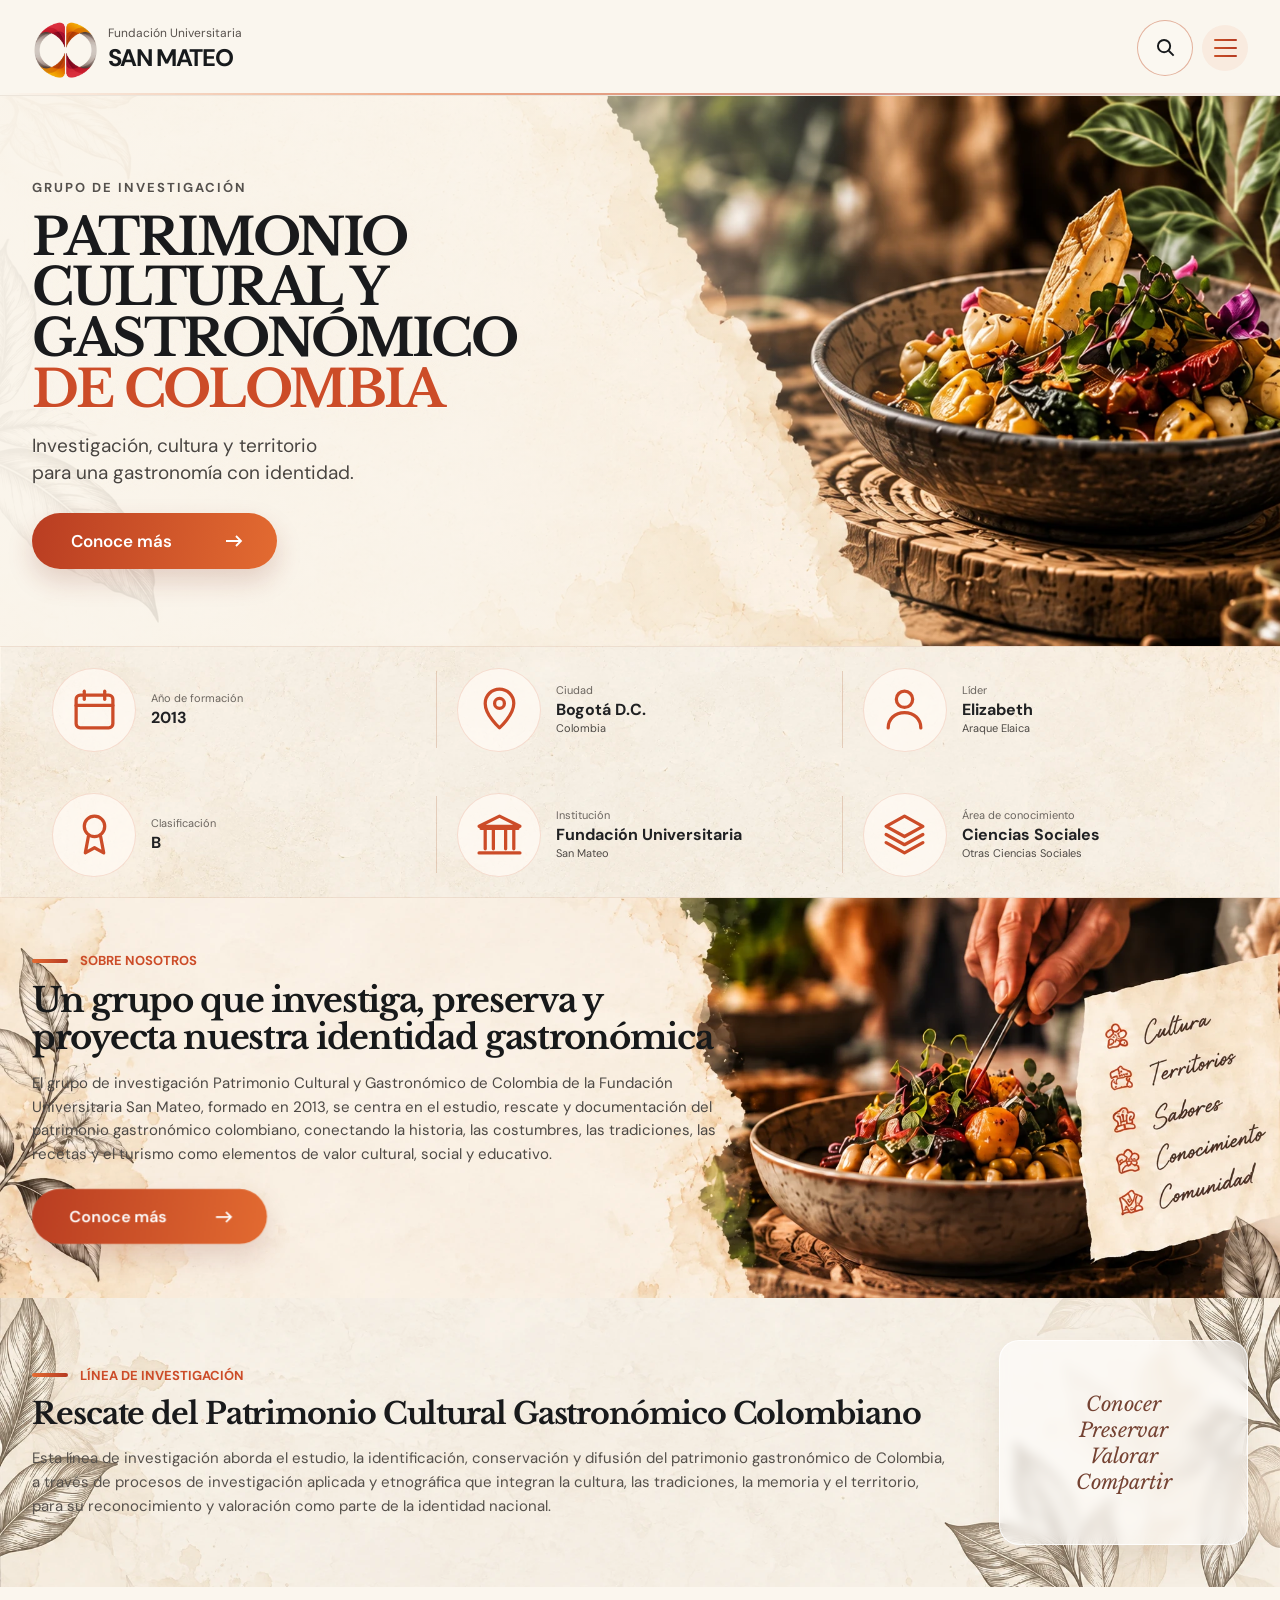
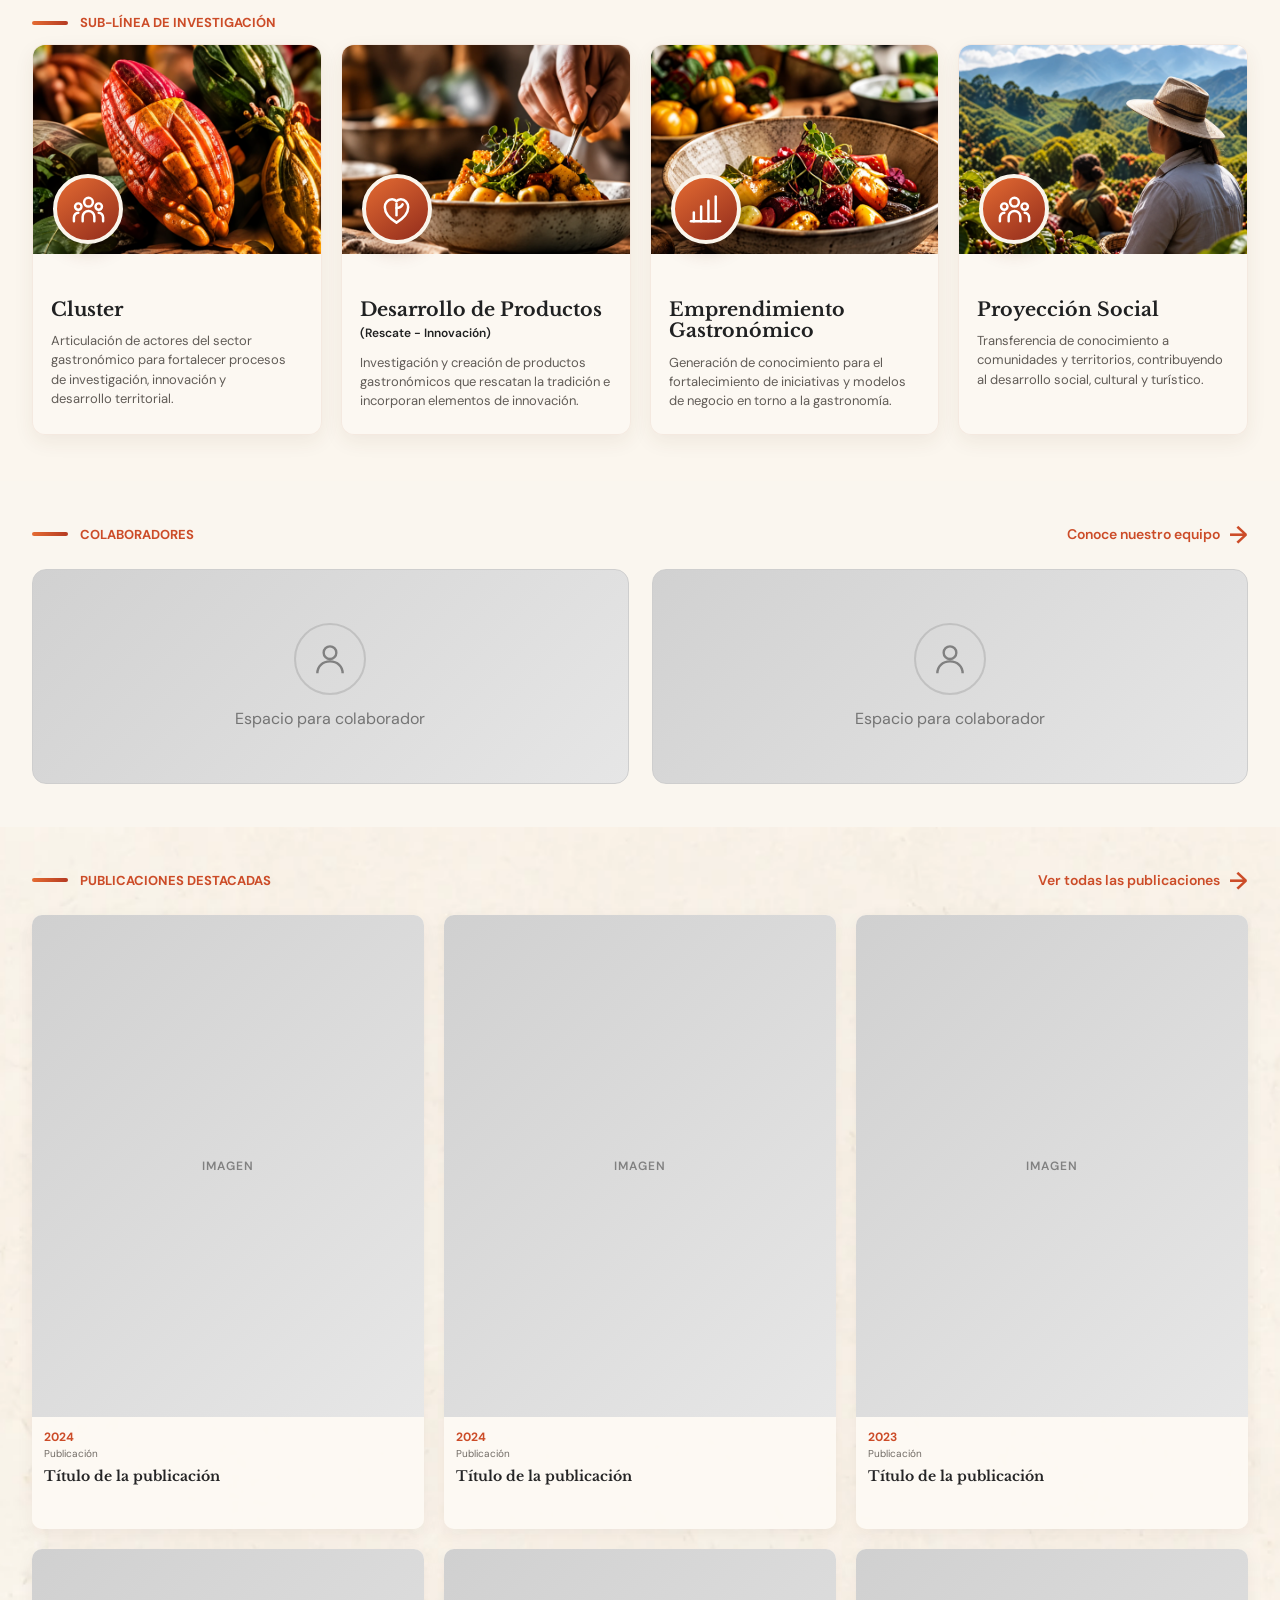
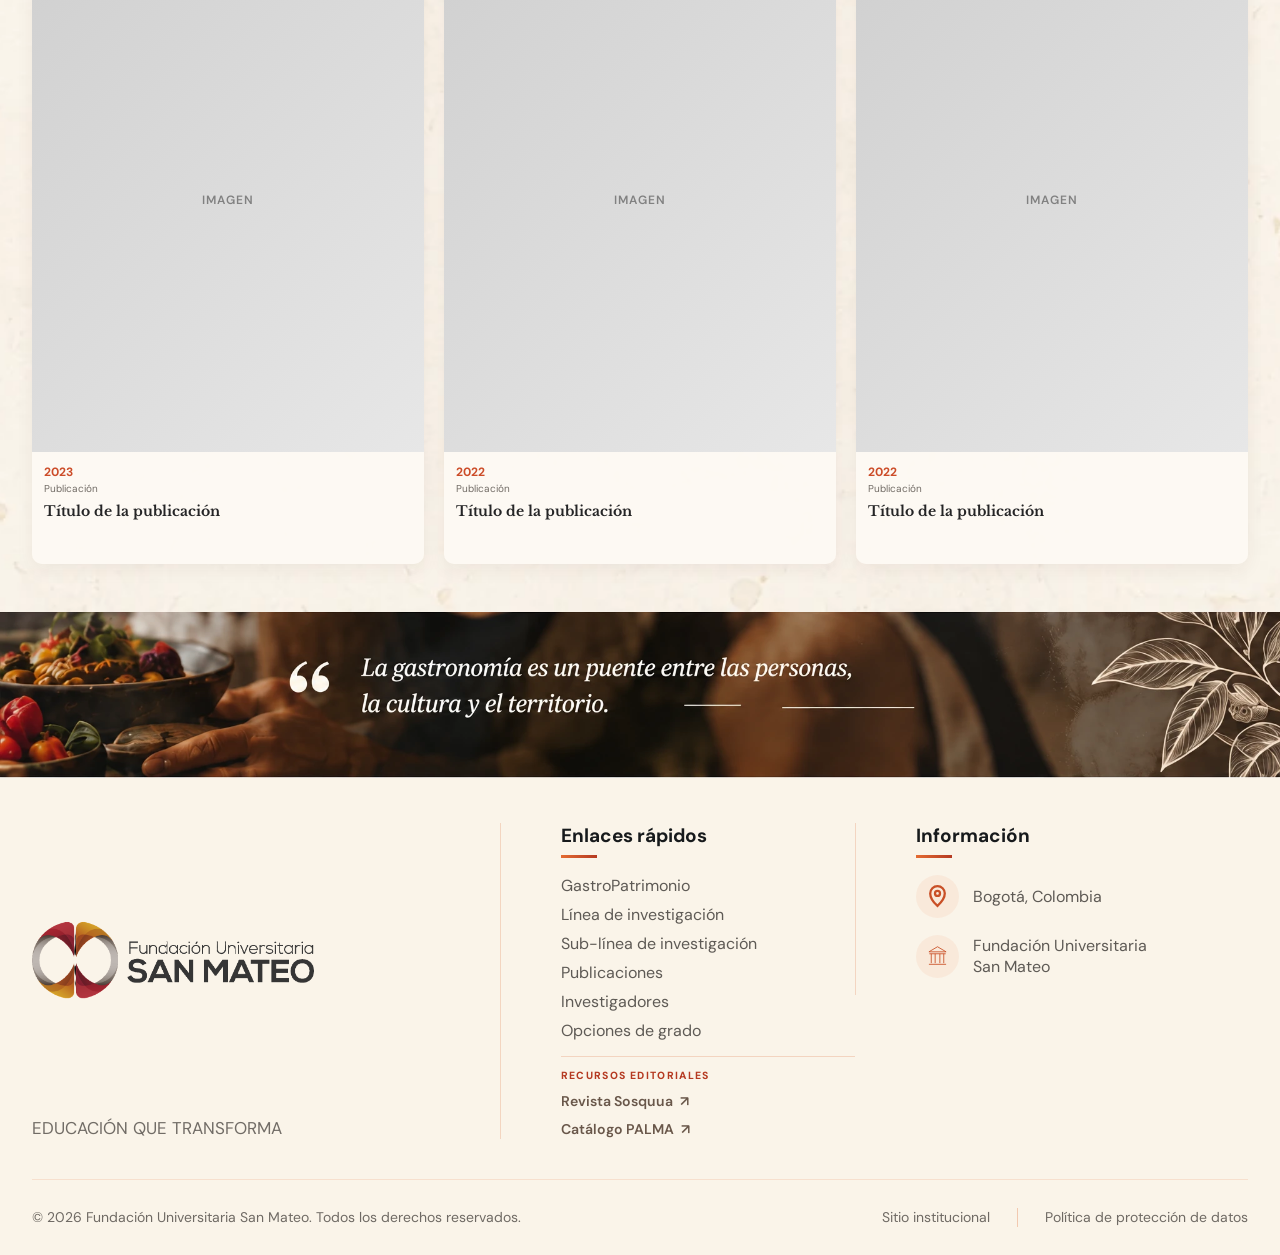
==== commit 91d4703d: "Actualiza GastroPatrimonio V19" ====
--- a/el-seminario.html
+++ b/el-seminario.html
@@ -1,922 +1,313 @@
 <!DOCTYPE html>
+
 <html lang="es">
-
 <head>
-
-    <meta charset="UTF-8">
-
-    <meta
-        name="viewport"
-        content="width=device-width, initial-scale=1.0"
-    >
-
-    <meta
-        name="description"
-        content="Grupo de Investigación Patrimonio Cultural y Gastronómico de Colombia - Fundación Universitaria San Mateo"
-    >
-
-    <title>
-        El Seminario | Gastropatrimonio
-    </title>
-
-
+<meta charset="utf-8"/>
+<meta content="width=device-width, initial-scale=1.0" name="viewport"/>
+<meta content="Grupo de Investigación Patrimonio Cultural y Gastronómico de Colombia - Fundación Universitaria San Mateo" name="description"/>
+<title>GastroPatrimonio | Grupo de investigación gastronómica</title>
 <!-- =====================================================
      FAVICON
 ====================================================== -->
-
-<link
-    rel="icon"
-    type="image/png"
-    sizes="32x32"
-    href="assets/logos/logo-seminario.png?v=20261005"
->
-
-<link
-    rel="icon"
-    type="image/png"
-    sizes="16x16"
-    href="assets/logos/logo-seminario.png?v=20261005"
->
-
-<link
-    rel="shortcut icon"
-    type="image/png"
-    href="assets/logos/logo-seminario.png?v=20261005"
->
-
-<link
-    rel="apple-touch-icon"
-    href="assets/logos/logo-seminario.png?v=20261005"
->
-
-<meta
-    name="theme-color"
-    content="#faf5ec"
->
-
-
-    <!-- GOOGLE FONTS -->
-
-    <link
-        rel="preconnect"
-        href="https://fonts.googleapis.com"
-    >
-
-    <link
-        rel="preconnect"
-        href="https://fonts.gstatic.com"
-        crossorigin
-    >
-
-    <link
-        href="https://fonts.googleapis.com/css2?family=DM+Sans:wght@300;400;500;600;700&family=Libre+Baskerville:ital,wght@0,400;0,700;1,400&display=swap"
-        rel="stylesheet"
-    >
-
-
-    <!--
+<link href="assets/logos/logo-seminario.webp?v=20261005" rel="icon" sizes="32x32" type="image/png"/>
+<link href="assets/logos/logo-seminario.webp?v=20261005" rel="icon" sizes="16x16" type="image/png"/>
+<link href="assets/logos/logo-seminario.webp?v=20261005" rel="shortcut icon" type="image/png"/>
+<link href="assets/logos/logo-seminario.webp?v=20261005" rel="apple-touch-icon"/>
+<meta content="#faf5ec" name="theme-color"/>
+<!-- GOOGLE FONTS -->
+<link href="https://fonts.googleapis.com" rel="preconnect"/>
+<link crossorigin="" href="https://fonts.gstatic.com" rel="preconnect"/>
+<link href="https://fonts.googleapis.com/css2?family=DM+Sans:wght@300;400;500;600;700&amp;family=Libre+Baskerville:ital,wght@0,400;0,700;1,400&amp;display=swap" rel="stylesheet"/>
+<!--
         EXACTAMENTE COMO EN INICIO:
         activa el estado inicial antes de cargar CSS
     -->
-
-    <script>
+<script>
         document.documentElement.classList.add("js");
     </script>
-
-
-    <!-- CSS GLOBAL -->
-
-    <link
-        rel="stylesheet"
-        href="./css/styles.css"
-    >
-
-
-    <!-- CSS DE ESTA PÁGINA -->
-
-    <link
-        rel="stylesheet"
-        href="./css/seminario.css"
-    >
-
+<!-- CSS GLOBAL -->
+<link href="./css/styles.css" rel="stylesheet"/>
+<!-- CSS DE ESTA PÁGINA -->
+<link href="./css/seminario.css" rel="stylesheet"/><link href="css/responsive-enhancements.css" rel="stylesheet"/>
+ <link href="css/v6-enhancements.css" rel="stylesheet"/>
+<link href="css/v7-refinements.css" rel="stylesheet"/>
+<link href="css/v8-refinements.css" rel="stylesheet"/>
+<link href="css/v9-refinements.css" rel="stylesheet"/><link href="css/v10-refinements.css" rel="stylesheet"/>
+<link href="css/v11-refinements.css" rel="stylesheet"/>
+ <link href="css/v14-motion-refinements.css" rel="stylesheet"/>
+<link href="css/v16-final-fixes.css" rel="stylesheet"/><link href="css/v17-final-polish.css" rel="stylesheet"/>
+  <link href="css/v19-responsive-banners.css" rel="stylesheet"/>
 </head>
-
-
 <body class="seminario-page">
-
-
-    <!-- =====================================================
+<!-- =====================================================
          PARTÍCULAS
     ====================================================== -->
-
-    <div
-        class="particles"
-        id="particles"
-        aria-hidden="true"
-    ></div>
-
-
-
-    <!-- =====================================================
+<div aria-hidden="true" class="particles" id="particles"></div>
+<!-- =====================================================
          HEADER
     ====================================================== -->
-
-    <header
-        class="header"
-        id="header"
-    >
-
-        <div class="container header__container">
-
-
-            <!-- LOGO -->
-
-            <a
-                href="./index.html"
-                class="brand"
-                aria-label="Ir al inicio"
-            >
-
-                <img
-                    src="./assets/logos/logo-seminario.png"
-                    alt="Fundación Universitaria San Mateo"
-                    class="brand__logo"
-                >
-
-
-                <div class="brand__text">
-
-                    <span>
+<header class="header" id="header">
+<div class="container header__container">
+<!-- LOGO -->
+<a aria-label="Ir al inicio" class="brand" href="./index.html">
+<img alt="Fundación Universitaria San Mateo" class="brand__logo" src="./assets/logos/logo-seminario.webp"/>
+<div class="brand__text">
+<span>
                         Fundación Universitaria
                     </span>
-
-                    <strong>
+<strong>
                         SAN MATEO
                     </strong>
-
-                </div>
-
-            </a>
-
-
-
-            <!-- NAVEGACIÓN -->
-
-            <nav
-                class="navigation"
-                id="navigation"
-                aria-label="Navegación principal"
-            >
-
-                <div class="navigation__mobile-title">
-
-                    <span>
-                        MENÚ
-                    </span>
-
-                    <strong>
-                        GASTROPATRIMONIO
-                    </strong>
-
-                </div>
-
-
-                <a
-                    href="./el-seminario.html"
-                    class="navigation__link active"
-                >
-
-                    <span>
-                        El Seminario
-                    </span>
-
-                    <b>
-                        01
-                    </b>
-
-                </a>
-
-
-                <a
-                    href="./linea-investigacion.html"
-                    class="navigation__link"
-                >
-
-                    <span>
-                        Línea de investigación
-                    </span>
-
-                    <b>
-                        02
-                    </b>
-
-                </a>
-
-
-                <a
-                    href="./sublinea-investigacion.html"
-                    class="navigation__link"
-                >
-
-                    <span>
-                        Sub-línea de investigación
-                    </span>
-
-                    <b>
-                        03
-                    </b>
-
-                </a>
-
-
-                <a
-                    href="./publicaciones.html"
-                    class="navigation__link"
-                >
-
-                    <span>
-                        Publicaciones
-                    </span>
-
-                    <b>
-                        04
-                    </b>
-
-                </a>
-
-
-                <a
-                    href="./investigadores.html"
-                    class="navigation__link"
-                >
-
-                    <span>
-                        Investigadores
-                    </span>
-
-                    <b>
-                        05
-                    </b>
-
-                </a>
-
-
-                <div class="navigation__mobile-footer">
-
-                    <span>
-                        Bogotá, Colombia
-                    </span>
-
-                    <small>
-                        Fundación Universitaria San Mateo
-                    </small>
-
-                </div>
-
-            </nav>
-
-
-
-            <!-- ACCIONES -->
-
-            <div class="header__actions">
-
-
-                <button
-                    class="search-button"
-                    id="searchButton"
-                    type="button"
-                    aria-label="Buscar"
-                >
-
-                    <svg viewBox="0 0 24 24">
-
-                        <circle
-                            cx="10.5"
-                            cy="10.5"
-                            r="6.4"
-                        ></circle>
-
-                        <path
-                            d="M15.4 15.4L20.5 20.5"
-                        ></path>
-
-                    </svg>
-
-                </button>
-
-
-
-                <button
-                    class="menu-button"
-                    id="menuButton"
-                    type="button"
-                    aria-label="Abrir menú"
-                    aria-expanded="false"
-                    aria-controls="navigation"
-                >
-
-                    <span></span>
-                    <span></span>
-                    <span></span>
-
-                </button>
-
-
-            </div>
-
-
-        </div>
-
-    </header>
-
-
-
-    <!-- =====================================================
+</div>
+</a>
+<!-- NAVEGACIÓN -->
+<nav aria-label="Navegación principal" class="navigation" id="navigation"><div class="navigation__mobile-title"><span>MENÚ</span><strong>GASTROPATRIMONIO</strong></div><a class="navigation__link" href="index.html"><span>GastroPatrimonio</span></a><a class="navigation__link" href="linea-investigacion.html"><span>Línea de investigación</span></a><a class="navigation__link" href="sublinea-investigacion.html"><span>Sub-línea de investigación</span></a><a class="navigation__link" href="publicaciones.html"><span>Publicaciones</span></a><a class="navigation__link" href="investigadores.html"><span>Investigadores</span></a><a class="navigation__link" href="opciones-de-grado.html"><span>Opciones de grado</span></a></nav>
+<!-- ACCIONES -->
+<div class="header__actions">
+<button aria-label="Buscar" class="search-button" id="searchButton" type="button">
+<svg viewbox="0 0 24 24">
+<circle cx="10.5" cy="10.5" r="6.4"></circle>
+<path d="M15.4 15.4L20.5 20.5"></path>
+</svg>
+</button>
+<button aria-controls="navigation" aria-expanded="false" aria-label="Abrir menú" class="menu-button" id="menuButton" type="button">
+<span></span>
+<span></span>
+<span></span>
+</button>
+</div>
+</div>
+</header>
+<!-- =====================================================
          BACKDROP MENÚ
     ====================================================== -->
-
-    <button
-        class="menu-backdrop"
-        id="menuBackdrop"
-        type="button"
-        aria-label="Cerrar menú"
-        tabindex="-1"
-    ></button>
-
-
-
-    <!-- =====================================================
+<button aria-label="Cerrar menú" class="menu-backdrop" id="menuBackdrop" tabindex="-1" type="button"></button>
+<!-- =====================================================
          BUSCADOR
     ====================================================== -->
-
-    <div
-        class="search-overlay"
-        id="searchOverlay"
-    >
-
-        <div class="search-box">
-
-
-            <button
-                class="search-box__close"
-                id="closeSearch"
-                type="button"
-                aria-label="Cerrar buscador"
-            >
+<div class="search-overlay" id="searchOverlay">
+<div class="search-box">
+<button aria-label="Cerrar buscador" class="search-box__close" id="closeSearch" type="button">
                 ×
             </button>
-
-
-            <span class="search-box__eyebrow">
+<span class="search-box__eyebrow">
                 GASTROPATRIMONIO
             </span>
-
-
-            <h2>
+<h2>
                 ¿Qué deseas encontrar?
             </h2>
-
-
-            <div class="search-box__field">
-
-                <svg viewBox="0 0 24 24">
-
-                    <circle
-                        cx="10.5"
-                        cy="10.5"
-                        r="6.4"
-                    ></circle>
-
-                    <path
-                        d="M15.4 15.4L20.5 20.5"
-                    ></path>
-
-                </svg>
-
-
-                <input
-                    type="search"
-                    id="searchInput"
-                    placeholder="Buscar..."
-                    autocomplete="off"
-                >
-
-            </div>
-
-
-            <div
-                class="search-results"
-                id="searchResults"
-            >
-
-                <a
-                    href="./el-seminario.html"
-                    data-search="seminario patrimonio cultural gastronómico"
-                >
-                    El Seminario
-                </a>
-
-
-                <a
-                    href="./linea-investigacion.html"
-                    data-search="línea investigación patrimonio"
-                >
-                    Línea de investigación
-                </a>
-
-
-                <a
-                    href="./sublinea-investigacion.html"
-                    data-search="sub línea investigación gastronomía"
-                >
-                    Sub-línea de investigación
-                </a>
-
-
-                <a
-                    href="./publicaciones.html"
-                    data-search="publicaciones artículos libros"
-                >
-                    Publicaciones
-                </a>
-
-
-                <a
-                    href="./investigadores.html"
-                    data-search="investigadores colaboradores"
-                >
-                    Investigadores
-                </a>
-
-            </div>
-
-
-        </div>
-
-    </div>
-
-
-
-    <!-- =====================================================
+<div class="search-box__field">
+<svg viewbox="0 0 24 24">
+<circle cx="10.5" cy="10.5" r="6.4"></circle>
+<path d="M15.4 15.4L20.5 20.5"></path>
+</svg>
+<input autocomplete="off" id="searchInput" placeholder="Buscar..." type="search"/>
+</div>
+<div class="search-results" id="searchResults"><a data-search="grupo gastronomía patrimonio cultura investigación" href="index.html">GastroPatrimonio</a><a data-search="línea investigacion gastronomía patrimonio" href="linea-investigacion.html">Línea de investigación</a><a data-search="sub línea investigacion gastronómica" href="sublinea-investigacion.html">Sub-línea de investigación</a><a data-search="opciones de grado trabajo investigación ayudantía pasantía seminario" href="opciones-de-grado.html">Opciones de grado</a><a data-search="publicaciones libros artículos revista científica Sosquua" href="publicaciones.html">Publicaciones</a><a data-search="investigadores docentes equipo grupo gastronomía" href="investigadores.html">Investigadores</a></div>
+</div>
+</div>
+<!-- =====================================================
          MAIN
     ====================================================== -->
-
-    <main class="seminario-main">
-
-
-        <!-- =================================================
+<main class="seminario-main">
+<!-- =================================================
              BANNER
         ================================================== -->
-
-        <section class="seminario-hero">
-
-
-            <div class="container seminario-hero__container">
-
-
-                <div class="seminario-hero__content">
-
-
-                    <!-- equivalente al eyebrow de Inicio -->
-
-                    <span class="seminario-kicker">
+<section class="seminario-hero">
+<div class="container seminario-hero__container">
+<div class="seminario-hero__content">
+<!-- equivalente al eyebrow de Inicio -->
+<span class="seminario-kicker">
                         GRUPO DE INVESTIGACIÓN
                     </span>
-
-
-
-                    <!-- equivalente al title de Inicio -->
-
-                    <h1 class="seminario-hero__title">
+<!-- equivalente al title de Inicio -->
+<h1 class="seminario-hero__title">
 
                         PATRIMONIO
-                        <br>
+                        <br/>
 
                         CULTURAL Y
-                        <br>
+                        <br/>
 
                         GASTRONÓMICO
-                        <br>
-
-                        <span>
+                        <br/>
+<span>
                             DE COLOMBIA
                         </span>
-
-                    </h1>
-
-
-
-                    <!-- equivalente al subtitle de Inicio -->
-
-                    <p class="seminario-hero__subtitle">
+</h1>
+<!-- equivalente al subtitle de Inicio -->
+<p class="seminario-hero__subtitle">
 
                         Investigación, cultura y territorio
-                        <br>
+                        <br/>
 
                         para una gastronomía con identidad.
 
                     </p>
-
-
-
-                    <!--
+<!--
                         MISMO floating-button DE INICIO
                     -->
-
-                    <a
-                        href="#sobre-nosotros"
-                        class="main-button floating-button seminario-hero__button"
-                    >
-
-                        <span>
+<a class="main-button floating-button seminario-hero__button" href="#sobre-nosotros">
+<span>
                             Conoce más
                         </span>
-
-
-                        <svg viewBox="0 0 24 24">
-
-                            <path
-                                d="M4 12H19"
-                            ></path>
-
-                            <path
-                                d="M14 7L19 12L14 17"
-                            ></path>
-
-                        </svg>
-
-                    </a>
-
-
-                </div>
-
-
-            </div>
-
-
-        </section>
-
-
-
-        <!-- =================================================
+<svg viewbox="0 0 24 24">
+<path d="M4 12H19"></path>
+<path d="M14 7L19 12L14 17"></path>
+</svg>
+</a>
+</div>
+</div>
+</section>
+<!-- =================================================
              INFORMACIÓN DEL GRUPO
         ================================================== -->
-
-        <section class="seminario-stats">
-
-
-            <div class="container seminario-stats__grid">
-
-
-                <!-- AÑO -->
-
-                <article
-                    class="seminario-stat reveal"
-                    data-reveal="up"
-                >
-
-                    <div class="seminario-stat__icon">
-
-                        <svg viewBox="0 0 24 24">
-
-                            <rect
-                                x="3"
-                                y="5"
-                                width="18"
-                                height="16"
-                                rx="2"
-                            ></rect>
-
-                            <path
-                                d="M7 3V7"
-                            ></path>
-
-                            <path
-                                d="M17 3V7"
-                            ></path>
-
-                            <path
-                                d="M3 10H21"
-                            ></path>
-
-                        </svg>
-
-                    </div>
-
-
-                    <div class="seminario-stat__text">
-
-                        <span>
+<section class="seminario-stats">
+<div class="container seminario-stats__grid">
+<!-- AÑO -->
+<article class="seminario-stat reveal" data-reveal="up">
+<div class="seminario-stat__icon">
+<svg viewbox="0 0 24 24">
+<rect height="16" rx="2" width="18" x="3" y="5"></rect>
+<path d="M7 3V7"></path>
+<path d="M17 3V7"></path>
+<path d="M3 10H21"></path>
+</svg>
+</div>
+<div class="seminario-stat__text">
+<span>
                             Año de formación
                         </span>
-
-                        <strong>
+<strong>
                             2013
                         </strong>
-
-                    </div>
-
-                </article>
-
-
-
-                <!-- CIUDAD -->
-
-                <article
-                    class="seminario-stat reveal"
-                    data-reveal="up"
-                    data-delay="1"
-                >
-
-                    <div class="seminario-stat__icon">
-
-                        <svg viewBox="0 0 24 24">
-
-                            <path
-                                d="M12 21s7-6.2 7-12a7 7 0 1 0-14 0c0 5.8 7 12 7 12z"
-                            ></path>
-
-                            <circle
-                                cx="12"
-                                cy="9"
-                                r="2.4"
-                            ></circle>
-
-                        </svg>
-
-                    </div>
-
-
-                    <div class="seminario-stat__text">
-
-                        <span>
+</div>
+</article>
+<!-- CIUDAD -->
+<article class="seminario-stat reveal" data-delay="1" data-reveal="up">
+<div class="seminario-stat__icon">
+<svg viewbox="0 0 24 24">
+<path d="M12 21s7-6.2 7-12a7 7 0 1 0-14 0c0 5.8 7 12 7 12z"></path>
+<circle cx="12" cy="9" r="2.4"></circle>
+</svg>
+</div>
+<div class="seminario-stat__text">
+<span>
                             Ciudad
                         </span>
-
-                        <strong>
+<strong>
                             Bogotá D.C.
                         </strong>
-
-                        <small>
+<small>
                             Colombia
                         </small>
-
-                    </div>
-
-                </article>
-
-
-
-                <!-- LÍDER -->
-
-                <article
-                    class="seminario-stat reveal"
-                    data-reveal="up"
-                    data-delay="2"
-                >
-
-                    <div class="seminario-stat__icon">
-
-                        <svg viewBox="0 0 24 24">
-
-                            <circle
-                                cx="12"
-                                cy="7"
-                                r="4"
-                            ></circle>
-
-                            <path
-                                d="M4 21C4 16.8 7.2 13.5 12 13.5C16.8 13.5 20 16.8 20 21"
-                            ></path>
-
-                        </svg>
-
-                    </div>
-
-
-                    <div class="seminario-stat__text">
-
-                        <span>
+</div>
+</article>
+<!-- LÍDER -->
+<article class="seminario-stat reveal" data-delay="2" data-reveal="up">
+<div class="seminario-stat__icon">
+<svg viewbox="0 0 24 24">
+<circle cx="12" cy="7" r="4"></circle>
+<path d="M4 21C4 16.8 7.2 13.5 12 13.5C16.8 13.5 20 16.8 20 21"></path>
+</svg>
+</div>
+<div class="seminario-stat__text">
+<span>
                             Líder
                         </span>
-
-                        <strong>
+<strong>
                             Elizabeth
                         </strong>
-
-                        <small>
+<small>
                             Araque Elaica
                         </small>
-
-                    </div>
-
-                </article>
-
-
-
-                <!-- CLASIFICACIÓN -->
-
-                <article
-                    class="seminario-stat reveal"
-                    data-reveal="up"
-                    data-delay="3"
-                >
-
-                    <div class="seminario-stat__icon">
-
-                        <svg viewBox="0 0 24 24">
-
-                            <circle
-                                cx="12"
-                                cy="8"
-                                r="5"
-                            ></circle>
-
-                            <path
-                                d="M9 13L7.5 21L12 18.5L16.5 21L15 13"
-                            ></path>
-
-                        </svg>
-
-                    </div>
-
-
-                    <div class="seminario-stat__text">
-
-                        <span>
+</div>
+</article>
+<!-- CLASIFICACIÓN -->
+<article class="seminario-stat reveal" data-delay="3" data-reveal="up">
+<div class="seminario-stat__icon">
+<svg viewbox="0 0 24 24">
+<circle cx="12" cy="8" r="5"></circle>
+<path d="M9 13L7.5 21L12 18.5L16.5 21L15 13"></path>
+</svg>
+</div>
+<div class="seminario-stat__text">
+<span>
                             Clasificación
                         </span>
-
-                        <strong>
+<strong>
                             B
                         </strong>
-
-                    </div>
-
-                </article>
-
-
-
-                <!-- INSTITUCIÓN -->
-
-                <article
-                    class="seminario-stat reveal"
-                    data-reveal="up"
-                >
-
-                    <div class="seminario-stat__icon">
-
-                        <svg viewBox="0 0 24 24">
-
-                            <path
-                                d="M3 9H21"
-                            ></path>
-
-                            <path
-                                d="M5 9V19"
-                            ></path>
-
-                            <path
-                                d="M9 9V19"
-                            ></path>
-
-                            <path
-                                d="M15 9V19"
-                            ></path>
-
-                            <path
-                                d="M19 9V19"
-                            ></path>
-
-                            <path
-                                d="M2 21H22"
-                            ></path>
-
-                            <path
-                                d="M12 3L2 8H22L12 3Z"
-                            ></path>
-
-                        </svg>
-
-                    </div>
-
-
-                    <div class="seminario-stat__text">
-
-                        <span>
+</div>
+</article>
+<!-- INSTITUCIÓN -->
+<article class="seminario-stat reveal" data-reveal="up">
+<div class="seminario-stat__icon">
+<svg viewbox="0 0 24 24">
+<path d="M3 9H21"></path>
+<path d="M5 9V19"></path>
+<path d="M9 9V19"></path>
+<path d="M15 9V19"></path>
+<path d="M19 9V19"></path>
+<path d="M2 21H22"></path>
+<path d="M12 3L2 8H22L12 3Z"></path>
+</svg>
+</div>
+<div class="seminario-stat__text">
+<span>
                             Institución
                         </span>
-
-                        <strong>
+<strong>
                             Fundación Universitaria
                         </strong>
-
-                        <small>
+<small>
                             San Mateo
                         </small>
-
-                    </div>
-
-                </article>
-
-
-
-                <!-- ÁREA -->
-
-                <article
-                    class="seminario-stat reveal"
-                    data-reveal="up"
-                    data-delay="1"
-                >
-
-                    <div class="seminario-stat__icon">
-
-                        <svg viewBox="0 0 24 24">
-
-                            <path
-                                d="M12 3L21 8L12 13L3 8L12 3Z"
-                            ></path>
-
-                            <path
-                                d="M3 12L12 17L21 12"
-                            ></path>
-
-                            <path
-                                d="M3 16L12 21L21 16"
-                            ></path>
-
-                        </svg>
-
-                    </div>
-
-
-                    <div class="seminario-stat__text">
-
-                        <span>
+</div>
+</article>
+<!-- ÁREA -->
+<article class="seminario-stat reveal" data-delay="1" data-reveal="up">
+<div class="seminario-stat__icon">
+<svg viewbox="0 0 24 24">
+<path d="M12 3L21 8L12 13L3 8L12 3Z"></path>
+<path d="M3 12L12 17L21 12"></path>
+<path d="M3 16L12 21L21 16"></path>
+</svg>
+</div>
+<div class="seminario-stat__text">
+<span>
                             Área de conocimiento
                         </span>
-
-                        <strong>
+<strong>
                             Ciencias Sociales
                         </strong>
-
-                        <small>
+<small>
                             Otras Ciencias Sociales
                         </small>
-
-                    </div>
-
-                </article>
-
-
-            </div>
-
-
-        </section>
-
-
-
-        <!-- =================================================
+</div>
+</article>
+</div>
+</section>
+<!-- =================================================
              SOBRE NOSOTROS
         ================================================== -->
-
-        <section
-            class="seminario-about"
-            id="sobre-nosotros"
-        >
-
-
-            <div class="container seminario-about__container">
-
-
-                <div
-                    class="seminario-about__content reveal"
-                    data-reveal="left"
-                >
-
-
-                    <div class="seminario-section-label">
-
-                        <i></i>
-
-                        <span>
+<section class="seminario-about" id="sobre-nosotros">
+<div class="container seminario-about__container">
+<div class="seminario-about__content reveal" data-reveal="left">
+<div class="seminario-section-label">
+<i></i>
+<span>
                             SOBRE NOSOTROS
                         </span>
-
-                    </div>
-
-
-                    <h2>
+</div>
+<h2>
 
                         Un grupo que investiga,
                         preserva y proyecta
                         nuestra identidad gastronómica
 
                     </h2>
-
-
-                    <p>
+<p>
 
                         El grupo de investigación Patrimonio Cultural y
                         Gastronómico de Colombia de la Fundación Universitaria
@@ -927,82 +318,37 @@
                         elementos de valor cultural, social y educativo.
 
                     </p>
-
-
-                    <a
-                        href="#linea-investigacion"
-                        class="main-button main-button--small floating-button"
-                    >
-
-                        <span>
+<a class="main-button main-button--small floating-button" href="#linea-investigacion">
+<span>
                             Conoce más
                         </span>
-
-
-                        <svg viewBox="0 0 24 24">
-
-                            <path
-                                d="M4 12H19"
-                            ></path>
-
-                            <path
-                                d="M14 7L19 12L14 17"
-                            ></path>
-
-                        </svg>
-
-                    </a>
-
-
-                </div>
-
-
-            </div>
-
-
-        </section>
-
-
-
-        <!-- =================================================
+<svg viewbox="0 0 24 24">
+<path d="M4 12H19"></path>
+<path d="M14 7L19 12L14 17"></path>
+</svg>
+</a>
+</div>
+</div>
+</section>
+<!-- =================================================
              LÍNEA DE INVESTIGACIÓN
         ================================================== -->
-
-        <section
-            class="seminario-line"
-            id="linea-investigacion"
-        >
-
-
-            <div class="container seminario-line__grid">
-
-
-                <div
-                    class="seminario-line__content reveal"
-                    data-reveal="left"
-                >
-
-
-                    <div class="seminario-section-label">
-
-                        <i></i>
-
-                        <span>
+<section class="seminario-line" id="linea-investigacion">
+<div class="container seminario-line__grid">
+<div class="seminario-line__content reveal" data-reveal="left">
+<div class="seminario-section-label">
+<i></i>
+<span>
                             LÍNEA DE INVESTIGACIÓN
                         </span>
-
-                    </div>
-
-
-                    <h2>
+</div>
+<h2>
 
                         Rescate del Patrimonio Cultural
                         Gastronómico Colombiano
 
                     </h2>
-
-
-                    <p>
+<p>
 
                         Esta línea de investigación aborda el estudio,
                         la identificación, conservación y difusión del
@@ -1013,136 +359,55 @@
                         como parte de la identidad nacional.
 
                     </p>
-
-
-                </div>
-
-
-
-                <div
-                    class="seminario-line__words reveal"
-                    data-reveal="right"
-                >
-
-                    <span>
+</div>
+<div class="seminario-line__words reveal" data-reveal="right">
+<span>
                         Conocer
                     </span>
-
-                    <span>
+<span>
                         Preservar
                     </span>
-
-                    <span>
+<span>
                         Valorar
                     </span>
-
-                    <span>
+<span>
                         Compartir
                     </span>
-
-                </div>
-
-
-            </div>
-
-
-        </section>
-
-
-
-        <!-- =================================================
+</div>
+</div>
+</section>
+<!-- =================================================
              SUB-LÍNEAS
         ================================================== -->
-
-        <section class="seminario-subline">
-
-
-            <div class="container">
-
-
-                <div
-                    class="seminario-section-label reveal"
-                    data-reveal="up"
-                >
-
-                    <i></i>
-
-                    <span>
+<section class="seminario-subline">
+<div class="container">
+<div class="seminario-section-label reveal" data-reveal="up">
+<i></i>
+<span>
                         SUB-LÍNEA DE INVESTIGACIÓN
                     </span>
-
-                </div>
-
-
-
-                <div class="seminario-subline__grid">
-
-
-                    <!-- CLUSTER -->
-
-                    <article
-                        class="seminario-card reveal"
-                        data-reveal="up"
-                    >
-
-                        <div class="seminario-card__image">
-
-                            <img
-                                src="./assets/images/El-seminario/cluster.png"
-                                alt="Cluster gastronómico"
-                                loading="lazy"
-                            >
-
-                        </div>
-
-
-                        <div class="seminario-card__icon">
-
-                            <svg viewBox="0 0 24 24">
-
-                                <circle
-                                    cx="12"
-                                    cy="7"
-                                    r="3"
-                                ></circle>
-
-                                <circle
-                                    cx="5"
-                                    cy="10"
-                                    r="2.2"
-                                ></circle>
-
-                                <circle
-                                    cx="19"
-                                    cy="10"
-                                    r="2.2"
-                                ></circle>
-
-                                <path
-                                    d="M8 20V17C8 14.8 9.8 13 12 13C14.2 13 16 14.8 16 17V20"
-                                ></path>
-
-                                <path
-                                    d="M2 20V17.5C2 15.6 3.4 14.2 5 14.2"
-                                ></path>
-
-                                <path
-                                    d="M22 20V17.5C22 15.6 20.6 14.2 19 14.2"
-                                ></path>
-
-                            </svg>
-
-                        </div>
-
-
-                        <div class="seminario-card__body">
-
-                            <h3>
+</div>
+<div class="seminario-subline__grid">
+<!-- CLUSTER -->
+<article class="seminario-card reveal" data-reveal="up">
+<div class="seminario-card__image">
+<img alt="Cluster gastronómico" loading="lazy" src="./assets/images/El-seminario/cluster.webp"/>
+</div>
+<div class="seminario-card__icon">
+<svg viewbox="0 0 24 24">
+<circle cx="12" cy="7" r="3"></circle>
+<circle cx="5" cy="10" r="2.2"></circle>
+<circle cx="19" cy="10" r="2.2"></circle>
+<path d="M8 20V17C8 14.8 9.8 13 12 13C14.2 13 16 14.8 16 17V20"></path>
+<path d="M2 20V17.5C2 15.6 3.4 14.2 5 14.2"></path>
+<path d="M22 20V17.5C22 15.6 20.6 14.2 19 14.2"></path>
+</svg>
+</div>
+<div class="seminario-card__body">
+<h3>
                                 Cluster
                             </h3>
-
-
-                            <p>
+<p>
 
                                 Articulación de actores del sector
                                 gastronómico para fortalecer procesos
@@ -1150,862 +415,374 @@
                                 desarrollo territorial.
 
                             </p>
-
-                        </div>
-
-                    </article>
-
-
-
-                    <!-- DESARROLLO -->
-
-                    <article
-                        class="seminario-card reveal"
-                        data-reveal="up"
-                        data-delay="1"
-                    >
-
-                        <div class="seminario-card__image">
-
-                            <img
-                                src="./assets/images/El-seminario/desarrollo-productos.png"
-                                alt="Desarrollo de productos"
-                                loading="lazy"
-                            >
-
-                        </div>
-
-
-                        <div class="seminario-card__icon">
-
-                            <svg viewBox="0 0 24 24">
-
-                                <path
-                                    d="M12 21C7 18 4 14.7 4 10.5C4 7.5 6.2 5 9 5C10.5 5 11.5 5.7 12 6.4C12.5 5.7 13.5 5 15 5C17.8 5 20 7.5 20 10.5C20 14.7 17 18 12 21Z"
-                                ></path>
-
-                                <path
-                                    d="M12 16V8"
-                                ></path>
-
-                                <path
-                                    d="M12 11C14 11 15.4 10 16.2 8.5"
-                                ></path>
-
-                            </svg>
-
-                        </div>
-
-
-                        <div class="seminario-card__body">
-
-                            <h3>
+</div>
+</article>
+<!-- DESARROLLO -->
+<article class="seminario-card reveal" data-delay="1" data-reveal="up">
+<div class="seminario-card__image">
+<img alt="Desarrollo de productos" loading="lazy" src="./assets/images/El-seminario/desarrollo-productos.webp"/>
+</div>
+<div class="seminario-card__icon">
+<svg viewbox="0 0 24 24">
+<path d="M12 21C7 18 4 14.7 4 10.5C4 7.5 6.2 5 9 5C10.5 5 11.5 5.7 12 6.4C12.5 5.7 13.5 5 15 5C17.8 5 20 7.5 20 10.5C20 14.7 17 18 12 21Z"></path>
+<path d="M12 16V8"></path>
+<path d="M12 11C14 11 15.4 10 16.2 8.5"></path>
+</svg>
+</div>
+<div class="seminario-card__body">
+<h3>
 
                                 Desarrollo de Productos
-                                <br>
-
-                                <small>
+                                <br/>
+<small>
                                     (Rescate - Innovación)
                                 </small>
-
-                            </h3>
-
-
-                            <p>
+</h3>
+<p>
 
                                 Investigación y creación de productos
                                 gastronómicos que rescatan la tradición
                                 e incorporan elementos de innovación.
 
                             </p>
-
-                        </div>
-
-                    </article>
-
-
-
-                    <!-- EMPRENDIMIENTO -->
-
-                    <article
-                        class="seminario-card reveal"
-                        data-reveal="up"
-                        data-delay="2"
-                    >
-
-                        <div class="seminario-card__image">
-
-                            <img
-                                src="./assets/images/El-seminario/emprendimiento.png"
-                                alt="Emprendimiento gastronómico"
-                                loading="lazy"
-                            >
-
-                        </div>
-
-
-                        <div class="seminario-card__icon">
-
-                            <svg viewBox="0 0 24 24">
-
-                                <path
-                                    d="M4 20V14"
-                                ></path>
-
-                                <path
-                                    d="M9 20V10"
-                                ></path>
-
-                                <path
-                                    d="M14 20V6"
-                                ></path>
-
-                                <path
-                                    d="M19 20V3"
-                                ></path>
-
-                                <path
-                                    d="M2 20H22"
-                                ></path>
-
-                            </svg>
-
-                        </div>
-
-
-                        <div class="seminario-card__body">
-
-                            <h3>
+</div>
+</article>
+<!-- EMPRENDIMIENTO -->
+<article class="seminario-card reveal" data-delay="2" data-reveal="up">
+<div class="seminario-card__image">
+<img alt="Emprendimiento gastronómico" loading="lazy" src="./assets/images/El-seminario/emprendimiento.webp"/>
+</div>
+<div class="seminario-card__icon">
+<svg viewbox="0 0 24 24">
+<path d="M4 20V14"></path>
+<path d="M9 20V10"></path>
+<path d="M14 20V6"></path>
+<path d="M19 20V3"></path>
+<path d="M2 20H22"></path>
+</svg>
+</div>
+<div class="seminario-card__body">
+<h3>
 
                                 Emprendimiento
-                                <br>
+                                <br/>
                                 Gastronómico
 
                             </h3>
-
-
-                            <p>
+<p>
 
                                 Generación de conocimiento para el
                                 fortalecimiento de iniciativas y modelos
                                 de negocio en torno a la gastronomía.
 
                             </p>
-
-                        </div>
-
-                    </article>
-
-
-
-                    <!-- PROYECCIÓN -->
-
-                    <article
-                        class="seminario-card reveal"
-                        data-reveal="up"
-                        data-delay="3"
-                    >
-
-                        <div class="seminario-card__image">
-
-                            <img
-                                src="./assets/images/El-seminario/proyeccion-social.png"
-                                alt="Proyección social"
-                                loading="lazy"
-                            >
-
-                        </div>
-
-
-                        <div class="seminario-card__icon">
-
-                            <svg viewBox="0 0 24 24">
-
-                                <circle
-                                    cx="12"
-                                    cy="7"
-                                    r="3"
-                                ></circle>
-
-                                <circle
-                                    cx="5"
-                                    cy="10"
-                                    r="2.2"
-                                ></circle>
-
-                                <circle
-                                    cx="19"
-                                    cy="10"
-                                    r="2.2"
-                                ></circle>
-
-                                <path
-                                    d="M8 20V17C8 14.8 9.8 13 12 13C14.2 13 16 14.8 16 17V20"
-                                ></path>
-
-                                <path
-                                    d="M2 20V17.5C2 15.6 3.4 14.2 5 14.2"
-                                ></path>
-
-                                <path
-                                    d="M22 20V17.5C22 15.6 20.6 14.2 19 14.2"
-                                ></path>
-
-                            </svg>
-
-                        </div>
-
-
-                        <div class="seminario-card__body">
-
-                            <h3>
+</div>
+</article>
+<!-- PROYECCIÓN -->
+<article class="seminario-card reveal" data-delay="3" data-reveal="up">
+<div class="seminario-card__image">
+<img alt="Proyección social" loading="lazy" src="./assets/images/El-seminario/proyeccion-social.webp"/>
+</div>
+<div class="seminario-card__icon">
+<svg viewbox="0 0 24 24">
+<circle cx="12" cy="7" r="3"></circle>
+<circle cx="5" cy="10" r="2.2"></circle>
+<circle cx="19" cy="10" r="2.2"></circle>
+<path d="M8 20V17C8 14.8 9.8 13 12 13C14.2 13 16 14.8 16 17V20"></path>
+<path d="M2 20V17.5C2 15.6 3.4 14.2 5 14.2"></path>
+<path d="M22 20V17.5C22 15.6 20.6 14.2 19 14.2"></path>
+</svg>
+</div>
+<div class="seminario-card__body">
+<h3>
                                 Proyección Social
                             </h3>
-
-
-                            <p>
+<p>
 
                                 Transferencia de conocimiento a comunidades
                                 y territorios, contribuyendo al desarrollo
                                 social, cultural y turístico.
 
                             </p>
-
-                        </div>
-
-                    </article>
-
-
-                </div>
-
-
-            </div>
-
-
-        </section>
-
-
-
-        <!-- =================================================
+</div>
+</article>
+</div>
+</div>
+</section>
+<!-- =================================================
              COLABORADORES
         ================================================== -->
-
-        <section class="seminario-collaborators">
-
-
-            <div class="container">
-
-
-                <div class="seminario-section-heading">
-
-
-                    <div
-                        class="seminario-section-label reveal"
-                        data-reveal="left"
-                    >
-
-                        <i></i>
-
-                        <span>
+<section class="seminario-collaborators">
+<div class="container">
+<div class="seminario-section-heading">
+<div class="seminario-section-label reveal" data-reveal="left">
+<i></i>
+<span>
                             COLABORADORES
                         </span>
-
-                    </div>
-
-
-                    <a
-                        href="./investigadores.html"
-                        class="seminario-text-link reveal"
-                        data-reveal="right"
-                    >
+</div>
+<a class="seminario-text-link reveal" data-reveal="right" href="./investigadores.html">
 
                         Conoce nuestro equipo
 
                         <span>
                             →
                         </span>
-
-                    </a>
-
-
-                </div>
-
-
-
-                <div class="seminario-collaborators__grid">
-
-
-                    <article
-                        class="seminario-collaborator-placeholder reveal"
-                        data-reveal="left"
-                    >
-
-                        <div class="seminario-placeholder-icon">
-
-                            <svg viewBox="0 0 24 24">
-
-                                <circle
-                                    cx="12"
-                                    cy="8"
-                                    r="4"
-                                ></circle>
-
-                                <path
-                                    d="M4 21C4 16.8 7.2 13.5 12 13.5C16.8 13.5 20 16.8 20 21"
-                                ></path>
-
-                            </svg>
-
-                        </div>
-
-
-                        <span>
+</a>
+</div>
+<div class="seminario-collaborators__grid">
+<article class="seminario-collaborator-placeholder reveal" data-reveal="left">
+<div class="seminario-placeholder-icon">
+<svg viewbox="0 0 24 24">
+<circle cx="12" cy="8" r="4"></circle>
+<path d="M4 21C4 16.8 7.2 13.5 12 13.5C16.8 13.5 20 16.8 20 21"></path>
+</svg>
+</div>
+<span>
                             Espacio para colaborador
                         </span>
-
-                    </article>
-
-
-
-                    <article
-                        class="seminario-collaborator-placeholder reveal"
-                        data-reveal="right"
-                    >
-
-                        <div class="seminario-placeholder-icon">
-
-                            <svg viewBox="0 0 24 24">
-
-                                <circle
-                                    cx="12"
-                                    cy="8"
-                                    r="4"
-                                ></circle>
-
-                                <path
-                                    d="M4 21C4 16.8 7.2 13.5 12 13.5C16.8 13.5 20 16.8 20 21"
-                                ></path>
-
-                            </svg>
-
-                        </div>
-
-
-                        <span>
+</article>
+<article class="seminario-collaborator-placeholder reveal" data-reveal="right">
+<div class="seminario-placeholder-icon">
+<svg viewbox="0 0 24 24">
+<circle cx="12" cy="8" r="4"></circle>
+<path d="M4 21C4 16.8 7.2 13.5 12 13.5C16.8 13.5 20 16.8 20 21"></path>
+</svg>
+</div>
+<span>
                             Espacio para colaborador
                         </span>
-
-                    </article>
-
-
-                </div>
-
-
-            </div>
-
-
-        </section>
-
-
-
-        <!-- =================================================
+</article>
+</div>
+</div>
+</section>
+<!-- =================================================
              PUBLICACIONES
         ================================================== -->
-
-        <section class="seminario-publications">
-
-
-            <div class="container">
-
-
-                <div class="seminario-section-heading">
-
-
-                    <div
-                        class="seminario-section-label reveal"
-                        data-reveal="left"
-                    >
-
-                        <i></i>
-
-                        <span>
+<section class="seminario-publications">
+<div class="container">
+<div class="seminario-section-heading">
+<div class="seminario-section-label reveal" data-reveal="left">
+<i></i>
+<span>
                             PUBLICACIONES DESTACADAS
                         </span>
-
-                    </div>
-
-
-                    <a
-                        href="./publicaciones.html"
-                        class="seminario-text-link reveal"
-                        data-reveal="right"
-                    >
+</div>
+<a class="seminario-text-link reveal" data-reveal="right" href="./publicaciones.html">
 
                         Ver todas las publicaciones
 
                         <span>
                             →
                         </span>
-
-                    </a>
-
-
-                </div>
-
-
-
-                <div class="seminario-publications__grid">
-
-
-                    <article
-                        class="seminario-publication reveal"
-                        data-reveal="up"
-                    >
-
-                        <div class="seminario-publication__placeholder">
-
-                            <span>
+</a>
+</div>
+<div class="seminario-publications__grid">
+<article class="seminario-publication reveal" data-reveal="up">
+<div class="seminario-publication__placeholder">
+<span>
                                 Imagen
                             </span>
-
-                        </div>
-
-
-                        <div class="seminario-publication__content">
-
-                            <span class="seminario-publication__year">
+</div>
+<div class="seminario-publication__content">
+<span class="seminario-publication__year">
                                 2024
                             </span>
-
-                            <span class="seminario-publication__type">
+<span class="seminario-publication__type">
                                 Publicación
                             </span>
-
-                            <h3>
+<h3>
                                 Título de la publicación
                             </h3>
-
-                        </div>
-
-                    </article>
-
-
-
-                    <article
-                        class="seminario-publication reveal"
-                        data-reveal="up"
-                        data-delay="1"
-                    >
-
-                        <div class="seminario-publication__placeholder">
-
-                            <span>
+</div>
+</article>
+<article class="seminario-publication reveal" data-delay="1" data-reveal="up">
+<div class="seminario-publication__placeholder">
+<span>
                                 Imagen
                             </span>
-
-                        </div>
-
-
-                        <div class="seminario-publication__content">
-
-                            <span class="seminario-publication__year">
+</div>
+<div class="seminario-publication__content">
+<span class="seminario-publication__year">
                                 2024
                             </span>
-
-                            <span class="seminario-publication__type">
+<span class="seminario-publication__type">
                                 Publicación
                             </span>
-
-                            <h3>
+<h3>
                                 Título de la publicación
                             </h3>
-
-                        </div>
-
-                    </article>
-
-
-
-                    <article
-                        class="seminario-publication reveal"
-                        data-reveal="up"
-                        data-delay="2"
-                    >
-
-                        <div class="seminario-publication__placeholder">
-
-                            <span>
+</div>
+</article>
+<article class="seminario-publication reveal" data-delay="2" data-reveal="up">
+<div class="seminario-publication__placeholder">
+<span>
                                 Imagen
                             </span>
-
-                        </div>
-
-
-                        <div class="seminario-publication__content">
-
-                            <span class="seminario-publication__year">
+</div>
+<div class="seminario-publication__content">
+<span class="seminario-publication__year">
                                 2023
                             </span>
-
-                            <span class="seminario-publication__type">
+<span class="seminario-publication__type">
                                 Publicación
                             </span>
-
-                            <h3>
+<h3>
                                 Título de la publicación
                             </h3>
-
-                        </div>
-
-                    </article>
-
-
-
-                    <article
-                        class="seminario-publication reveal"
-                        data-reveal="up"
-                        data-delay="3"
-                    >
-
-                        <div class="seminario-publication__placeholder">
-
-                            <span>
+</div>
+</article>
+<article class="seminario-publication reveal" data-delay="3" data-reveal="up">
+<div class="seminario-publication__placeholder">
+<span>
                                 Imagen
                             </span>
-
-                        </div>
-
-
-                        <div class="seminario-publication__content">
-
-                            <span class="seminario-publication__year">
+</div>
+<div class="seminario-publication__content">
+<span class="seminario-publication__year">
                                 2023
                             </span>
-
-                            <span class="seminario-publication__type">
+<span class="seminario-publication__type">
                                 Publicación
                             </span>
-
-                            <h3>
+<h3>
                                 Título de la publicación
                             </h3>
-
-                        </div>
-
-                    </article>
-
-
-
-                    <article
-                        class="seminario-publication reveal"
-                        data-reveal="up"
-                    >
-
-                        <div class="seminario-publication__placeholder">
-
-                            <span>
+</div>
+</article>
+<article class="seminario-publication reveal" data-reveal="up">
+<div class="seminario-publication__placeholder">
+<span>
                                 Imagen
                             </span>
-
-                        </div>
-
-
-                        <div class="seminario-publication__content">
-
-                            <span class="seminario-publication__year">
+</div>
+<div class="seminario-publication__content">
+<span class="seminario-publication__year">
                                 2022
                             </span>
-
-                            <span class="seminario-publication__type">
+<span class="seminario-publication__type">
                                 Publicación
                             </span>
-
-                            <h3>
+<h3>
                                 Título de la publicación
                             </h3>
-
-                        </div>
-
-                    </article>
-
-
-
-                    <article
-                        class="seminario-publication reveal"
-                        data-reveal="up"
-                        data-delay="1"
-                    >
-
-                        <div class="seminario-publication__placeholder">
-
-                            <span>
+</div>
+</article>
+<article class="seminario-publication reveal" data-delay="1" data-reveal="up">
+<div class="seminario-publication__placeholder">
+<span>
                                 Imagen
                             </span>
-
-                        </div>
-
-
-                        <div class="seminario-publication__content">
-
-                            <span class="seminario-publication__year">
+</div>
+<div class="seminario-publication__content">
+<span class="seminario-publication__year">
                                 2022
                             </span>
-
-                            <span class="seminario-publication__type">
+<span class="seminario-publication__type">
                                 Publicación
                             </span>
-
-                            <h3>
+<h3>
                                 Título de la publicación
                             </h3>
-
-                        </div>
-
-                    </article>
-
-
-                </div>
-
-
-            </div>
-
-
-        </section>
-
-
-
-        <!-- =================================================
+</div>
+</article>
+</div>
+</div>
+</section>
+<!-- =================================================
              BANNER FINAL
         ================================================== -->
-
-        <section
-            class="seminario-final-banner reveal"
-            data-reveal="up"
-        >
-
-            <img
-                src="./assets/images/El-seminario/Banner-final.png"
-                alt="La gastronomía es un puente entre las personas, la cultura y el territorio"
-            >
-
-        </section>
-
-
-    </main>
-
-
-
-    <!-- =====================================================
+<section class="seminario-final-banner reveal" data-reveal="up">
+<img alt="La gastronomía es un puente entre las personas, la cultura y el territorio" src="./assets/images/El-seminario/Banner-final.webp"/>
+</section>
+</main>
+<!-- =====================================================
          FOOTER
     ====================================================== -->
-
-    <footer class="footer">
-
-
-        <div class="container footer__grid">
-
-
-            <div class="footer__brand footer-reveal">
-
-                <img
-                    src="./assets/logos/logo-footer.png"
-                    alt="Fundación Universitaria San Mateo"
-                >
-
-                <span>
+<footer class="footer">
+<div class="container footer__grid">
+<div class="footer__brand footer-reveal">
+<img alt="Fundación Universitaria San Mateo" src="./assets/logos/logo-footer.webp"/>
+<span>
                     EDUCACIÓN QUE TRANSFORMA
                 </span>
-
-            </div>
-
-
-
-            <div class="footer__column footer-reveal">
-
-                <h3>
-                    Enlaces rápidos
-                </h3>
-
-
-                <a href="./el-seminario.html">
-                    El Seminario
-                </a>
-
-                <a href="./linea-investigacion.html">
-                    Línea de investigación
-                </a>
-
-                <a href="./sublinea-investigacion.html">
-                    Sub-línea de investigación
-                </a>
-
-                <a href="./publicaciones.html">
-                    Publicaciones
-                </a>
-
-                <a href="./investigadores.html">
-                    Investigadores
-                </a>
-
-            </div>
-
-
-
-            <div class="footer__column footer-reveal">
-
-                <h3>
+</div>
+<div class="footer__column footer-reveal">
+<h3>Enlaces rápidos</h3>
+<a href="index.html">GastroPatrimonio</a>
+<a href="linea-investigacion.html">Línea de investigación</a>
+<a href="sublinea-investigacion.html">Sub-línea de investigación</a>
+<a href="publicaciones.html">Publicaciones</a>
+<a href="investigadores.html">Investigadores</a>
+<a href="opciones-de-grado.html">Opciones de grado</a>
+<div class="footer__resource-links">
+<span class="footer__subheading">Recursos editoriales</span>
+<a href="https://cipres.sanmateo.edu.co/ojs/index.php/sosquua/issue/view/232" target="_blank" rel="noopener noreferrer">Revista Sosquua <span aria-hidden="true">↗</span></a>
+<a href="https://cipres.sanmateo.edu.co/ojs/index.php/libros/issue/archive" target="_blank" rel="noopener noreferrer">Catálogo PALMA <span aria-hidden="true">↗</span></a>
+</div>
+</div>
+<div class="footer__column footer-reveal">
+<h3>
                     Información
                 </h3>
-
-
-                <div class="footer__info">
-
-                    <div class="footer__info-icon">
-
-                        <svg viewBox="0 0 24 24">
-
-                            <path
-                                d="M12 21s7-6.2 7-12a7 7 0 1 0-14 0c0 5.8 7 12 7 12z"
-                            ></path>
-
-                            <circle
-                                cx="12"
-                                cy="9"
-                                r="2.4"
-                            ></circle>
-
-                        </svg>
-
-                    </div>
-
-
-                    <span>
+<div class="footer__info">
+<div class="footer__info-icon">
+<svg viewbox="0 0 24 24">
+<path d="M12 21s7-6.2 7-12a7 7 0 1 0-14 0c0 5.8 7 12 7 12z"></path>
+<circle cx="12" cy="9" r="2.4"></circle>
+</svg>
+</div>
+<span>
                         Bogotá, Colombia
                     </span>
-
-                </div>
-
-
-
-                <div class="footer__info">
-
-                    <div class="footer__info-icon">
-
-                        <svg viewBox="0 0 64 64">
-
-                            <path
-                                d="M11 25H53"
-                            ></path>
-
-                            <path
-                                d="M16 25V49"
-                            ></path>
-
-                            <path
-                                d="M26 25V49"
-                            ></path>
-
-                            <path
-                                d="M38 25V49"
-                            ></path>
-
-                            <path
-                                d="M48 25V49"
-                            ></path>
-
-                            <path
-                                d="M10 52H54"
-                            ></path>
-
-                            <path
-                                d="M32 7L10 20H54L32 7Z"
-                            ></path>
-
-                        </svg>
-
-                    </div>
-
-
-                    <span>
+</div>
+<div class="footer__info">
+<div class="footer__info-icon">
+<svg viewbox="0 0 64 64">
+<path d="M11 25H53"></path>
+<path d="M16 25V49"></path>
+<path d="M26 25V49"></path>
+<path d="M38 25V49"></path>
+<path d="M48 25V49"></path>
+<path d="M10 52H54"></path>
+<path d="M32 7L10 20H54L32 7Z"></path>
+</svg>
+</div>
+<span>
 
                         Fundación Universitaria
-                        <br>
+                        <br/>
                         San Mateo
 
                     </span>
-
-                </div>
-
-
-            </div>
-
-
-        </div>
-
-
-
-        <div class="container footer__bottom">
-
-
-            <p>
+</div>
+</div>
+</div>
+<div class="container footer__bottom">
+<p>
 
                 © <span id="year">2026</span>
                 Fundación Universitaria San Mateo.
                 Todos los derechos reservados.
 
             </p>
-
-
-            <div class="footer__legal">
-
-                <a href="#">
-                    Términos y condiciones
-                </a>
-
-                <i></i>
-
-                <a href="#">
-                    Política de privacidad
-                </a>
-
-            </div>
-
-
-        </div>
-
-
-    </footer>
-
-
-
-    <!-- =====================================================
+<div class="footer__legal">
+<a href="https://www.sanmateo.edu.co/" target="_blank" rel="noopener noreferrer">Sitio institucional</a>
+<i></i>
+<a href="https://www.sanmateo.edu.co/docs/politica_proteccion.pdf" target="_blank" rel="noopener noreferrer">Política de protección de datos</a>
+</div>
+</div>
+</footer>
+<!-- =====================================================
          VOLVER ARRIBA
     ====================================================== -->
-
-    <button
-        class="back-to-top"
-        id="backToTop"
-        type="button"
-        aria-label="Volver al inicio"
-    >
-
-        <svg viewBox="0 0 24 24">
-
-            <path
-                d="M12 19V5"
-            ></path>
-
-            <path
-                d="M6 11L12 5L18 11"
-            ></path>
-
-        </svg>
-
-    </button>
-
-
-
-    <!--
+<button aria-label="Volver al inicio" class="back-to-top" id="backToTop" type="button">
+<svg viewbox="0 0 24 24">
+<path d="M12 19V5"></path>
+<path d="M6 11L12 5L18 11"></path>
+</svg>
+</button>
+<!--
         MAIN.JS ES EL MISMO DE INICIO.
         AHÍ ESTÁN LAS ANIMACIONES DE:
         - page-ready
@@ -2016,15 +793,11 @@
         - partículas
         - volver arriba
     -->
-
-    <script src="./js/main.js"></script>
-
-
-    <!-- JS EXCLUSIVO DEL SEMINARIO -->
-
-    <script src="./js/seminario.js"></script>
-
-
+<script src="./js/main.js"></script>
+<!-- JS EXCLUSIVO DEL SEMINARIO -->
+<script src="./js/seminario.js"></script>
+<script defer src="js/site-motion.js"></script>
+<script defer src="js/v6-interactions.js"></script>
+<script src="js/menu-sync.js"></script>
 </body>
-
 </html>
--- a/css/styles.css
+++ b/css/styles.css
@@ -923,7 +923,7 @@
         #f8f0e4;
 
     background-image:
-        url("../assets/images/Inicio/Banner-inicio.png");
+        url("../assets/images/Inicio/Banner-inicio.webp");
 
     background-repeat:
         no-repeat;
@@ -1300,7 +1300,7 @@
 
     background:
         #faf4ea
-        url("../assets/images/Inicio/fondo-seccion-2.png")
+        url("../assets/images/Inicio/fondo-seccion-2.webp")
         center /
         cover
         no-repeat;
@@ -1446,7 +1446,7 @@
 
     background:
         #faf5ed
-        url("../assets/images/Inicio/fondo-seccion-3.png")
+        url("../assets/images/Inicio/fondo-seccion-3.webp")
         center /
         cover
         no-repeat;
@@ -1689,7 +1689,7 @@
 
     background:
         #faf6ef
-        url("../assets/images/Inicio/fondo-seccion4.png")
+        url("../assets/images/Inicio/fondo-seccion4.webp")
         center /
         cover
         no-repeat;
--- a/css/seminario.css
+++ b/css/seminario.css
@@ -131,7 +131,7 @@
         #f7eee1;
 
     background-image:
-        url("../assets/images/El-seminario/Banner.png");
+        url("../assets/images/El-seminario/Banner.webp");
 
     background-repeat:
         no-repeat;
@@ -612,7 +612,7 @@
         #faf5ec;
 
     background-image:
-        url("../assets/images/El-seminario/fondo-seccion-2.png");
+        url("../assets/images/El-seminario/fondo-seccion-2.webp");
 
     background-repeat:
         no-repeat;
@@ -945,7 +945,7 @@
         #faf5ed;
 
     background-image:
-        url("../assets/images/El-seminario/fondo-seccion-3.png");
+        url("../assets/images/El-seminario/fondo-seccion-3.webp");
 
     background-repeat:
         no-repeat;
@@ -1053,7 +1053,7 @@
         #faf5ec;
 
     background-image:
-        url("../assets/images/El-seminario/fondo-seccion-4.png");
+        url("../assets/images/El-seminario/fondo-seccion-4.webp");
 
     background-repeat:
         no-repeat;
@@ -1739,7 +1739,7 @@
         #faf5ec;
 
     background-image:
-        url("../assets/images/El-seminario/fondo-seccion-publicaciones.png");
+        url("../assets/images/El-seminario/fondo-seccion-publicaciones.webp");
 
     background-repeat:
         no-repeat;
--- a/css/responsive-enhancements.css
+++ b/css/responsive-enhancements.css
@@ -0,0 +1,605 @@
+/* GastroPatrimonio · responsive, legibility and interaction refinements */
+:root {
+  --gp-page-gutter: clamp(1rem, 4vw, 3.25rem);
+  --gp-radius: 1.25rem;
+  --gp-shadow-soft: 0 18px 50px rgba(45, 32, 21, .10);
+}
+
+html { scroll-padding-top: calc(var(--header-height, 94px) + 1rem); }
+body { min-width: 320px; max-width: 100%; overflow-x: clip; }
+main { position: relative; z-index: 1; min-width: 0; }
+.container { width: min(calc(100% - (var(--gp-page-gutter) * 2)), var(--container, 1500px)); }
+img, svg, video, canvas { max-width: 100%; }
+img { height: auto; }
+button, input, textarea, select { max-width: 100%; }
+section, article, .container, .header__container, .footer__grid { min-width: 0; }
+h1, h2, h3, h4, p, a, span, strong { overflow-wrap: anywhere; }
+a, button, input { -webkit-tap-highlight-color: transparent; }
+a:focus-visible, button:focus-visible, input:focus-visible, textarea:focus-visible, select:focus-visible, summary:focus-visible {
+  outline: 3px solid rgba(199, 91, 45, .56);
+  outline-offset: 4px;
+}
+
+/* A calm translucent header that does not obscure page content. */
+.header {
+  z-index: 1100;
+  background: rgba(250, 246, 238, .92);
+  -webkit-backdrop-filter: blur(16px) saturate(1.12);
+  backdrop-filter: blur(16px) saturate(1.12);
+  border-bottom: 1px solid rgba(111, 78, 51, .10);
+}
+.header__container { gap: clamp(.5rem, 1.8vw, 1.5rem); }
+.brand { min-width: 0; flex-shrink: 0; gap: .55rem; }
+.brand__logo { object-fit: contain; flex-shrink: 0; }
+.brand__text { min-width: 0; }
+.brand__text span { line-height: 1.25; }
+.header__actions { flex-shrink: 0; }
+
+/* All six pages share the same compact tablet/mobile navigation. */
+@media (max-width: 1450px) {
+  .menu-button { display: flex !important; flex-shrink: 0; }
+  .navigation {
+    position: absolute !important;
+    top: 100% !important;
+    right: max(10px, calc((100vw - min(calc(100vw - 2 * var(--gp-page-gutter)), var(--container, 1500px))) / 2)) !important;
+    left: auto !important;
+    width: min(460px, calc(100vw - 20px)) !important;
+    max-width: calc(100vw - 20px) !important;
+    height: auto !important;
+    max-height: calc(100dvh - var(--header-height, 94px) - 10px) !important;
+    margin: 0 !important;
+    padding: 1.25rem !important;
+    display: flex !important;
+    flex-direction: column !important;
+    align-items: stretch !important;
+    gap: .5rem !important;
+    overflow-x: hidden !important;
+    overflow-y: auto !important;
+    border: 1px solid rgba(133, 97, 62, .14);
+    border-radius: 0 0 1.25rem 1.25rem;
+    background: rgba(250, 246, 238, .985) !important;
+    box-shadow: 0 24px 60px rgba(38, 29, 20, .16);
+    visibility: hidden;
+    opacity: 0;
+    pointer-events: none;
+    transform: translate3d(20px, -8px, 0) !important;
+    transition: visibility .24s ease, opacity .24s ease, transform .28s ease !important;
+  }
+  .navigation.open {
+    visibility: visible;
+    opacity: 1;
+    pointer-events: auto;
+    transform: translate3d(0, 0, 0) !important;
+  }
+  .navigation__mobile-title { display: flex !important; flex-direction: column; gap: .35rem; padding: .25rem .25rem 1rem; margin-bottom: .35rem; border-bottom: 1px solid rgba(181, 58, 34, .14); }
+  .navigation__mobile-title span { font-size: .68rem; letter-spacing: .22em; font-weight: 700; color: var(--orange, #dc642f); }
+  .navigation__mobile-title strong { font-family: "Libre Baskerville", Georgia, serif; font-size: 1.15rem; letter-spacing: -.02em; }
+  .navigation__link {
+    width: 100% !important;
+    min-height: 51px !important;
+    padding: .75rem .9rem !important;
+    border-radius: .8rem !important;
+    display: flex !important;
+    align-items: center !important;
+    justify-content: space-between !important;
+    gap: .8rem !important;
+    white-space: normal !important;
+    font-size: .94rem !important;
+    line-height: 1.3;
+    color: #39322d !important;
+    background: rgba(255,255,255,.58) !important;
+    opacity: 1 !important;
+    transform: none !important;
+  }
+  .navigation__link::before, .navigation__link::after { display: none !important; }
+  .navigation__link:hover, .navigation__link.active { color: var(--red, #b53a22) !important; background: rgba(220, 100, 47, .10) !important; }
+  .navigation__link b { display: inline-block !important; color: rgba(181,58,34,.63) !important; font-size: .68rem !important; font-weight: 700; }
+  .navigation__mobile-footer { display: flex !important; flex-direction: column; gap: .22rem; margin-top: .55rem; padding: .9rem .25rem .15rem; border-top: 1px solid rgba(181,58,34,.12); color: #756a61; font-size: .8rem; }
+  .navigation__mobile-footer small { font-size: .72rem; }
+  .header.menu-active { z-index: 1200; }
+  .menu-backdrop.active { visibility: visible; opacity: 1; }
+}
+
+@media (max-width: 768px) {
+  :root { --gp-page-gutter: 1.1rem; }
+  .header__container { min-height: var(--header-height, 82px); }
+  .brand__logo { width: 48px !important; height: 48px !important; }
+  .brand__text span { font-size: .52rem !important; margin-bottom: .23rem !important; }
+  .brand__text strong { font-size: clamp(.95rem, 3.5vw, 1.15rem) !important; letter-spacing: -.04em !important; }
+  .header__actions { margin-left: auto !important; gap: .35rem !important; }
+  .search-button, .menu-button { width: 42px !important; height: 42px !important; }
+  .search-button svg { width: 19px !important; height: 19px !important; }
+  .navigation { right: 0 !important; width: min(460px, calc(100vw - 12px)) !important; max-width: calc(100vw - 12px) !important; }
+  .section-padding { padding-block: clamp(2.8rem, 8vw, 4.7rem); }
+  .section-heading, .section-heading__inner { gap: 1rem; }
+  .pub-intro__container, .about__grid, .seminario-intro__grid, .investigator-intro__grid { grid-template-columns: minmax(0, 1fr) !important; }
+  .publications-grid, .chapters-grid { grid-template-columns: repeat(auto-fit, minmax(min(100%, 235px), 1fr)) !important; }
+  .profiles-grid { grid-template-columns: repeat(auto-fit, minmax(min(100%, 250px), 1fr)) !important; }
+  .publication-card, .chapter-card, .profile-card { min-width: 0; }
+  .publication-cover { width: 100%; height: 100%; object-fit: cover; }
+  .pub-hero, .investigator-hero, .seminario-hero, .linea-hero, .sublinea-hero { min-height: clamp(420px, 72svh, 610px); }
+  .pub-hero__content, .investigator-hero__content, .seminario-hero__content, .linea-hero__content, .sublinea-hero__content { max-width: 100%; }
+  .pub-hero h1, .investigator-hero h1, .seminario-hero h1, .linea-hero h1, .sublinea-hero h1 { font-size: clamp(2.2rem, 9vw, 4rem); line-height: 1.04; }
+  .hero-description, .pub-hero .hero-description { max-width: 34rem; }
+  .footer__grid { grid-template-columns: repeat(auto-fit, minmax(min(100%, 220px), 1fr)) !important; gap: 2rem !important; }
+  .footer__bottom { flex-direction: column; align-items: flex-start !important; gap: .8rem; }
+}
+
+@media (max-width: 520px) {
+  :root { --gp-page-gutter: .95rem; }
+  .brand { gap: .35rem; }
+  .brand__logo { width: 42px !important; height: 42px !important; }
+  .brand__text span { display: none; }
+  .brand__text strong { font-size: .98rem !important; }
+  .header__actions { gap: .24rem !important; }
+  .search-button, .menu-button { width: 39px !important; height: 39px !important; }
+  .navigation { padding: 1rem !important; }
+  .navigation__link { min-height: 48px !important; font-size: .9rem !important; }
+  .publication-controls .controls-container { align-items: stretch !important; }
+  .filter-buttons { display: flex; flex-wrap: wrap; gap: .45rem; }
+  .publication-search { width: 100% !important; max-width: none !important; }
+  .publication-search input { width: 100%; min-width: 0; }
+  .publication-info h3, .article-info h3, .chapter-info h3 { overflow-wrap: anywhere; }
+  .profile-viewer { grid-template-columns: minmax(0,1fr) !important; }
+  .profile-viewer__image-wrap { max-width: 100%; }
+  .profile-viewer__image img { width: 100%; max-height: 360px; object-fit: cover; }
+  .search-box { width: calc(100vw - 1.5rem) !important; padding: 1.35rem !important; }
+  .search-box h2 { font-size: clamp(1.35rem, 6vw, 2rem); }
+  .modal-window { width: calc(100vw - 1.25rem) !important; max-height: calc(100dvh - 1.25rem); overflow-y: auto; }
+  .modal-image { max-height: 220px; }
+  .modal-image img { max-height: 220px; width: 100%; object-fit: cover; }
+  .footer__legal { flex-wrap: wrap; gap: .5rem; }
+}
+
+/* Images and cards remain clean while media load, and content stays legible on small screens. */
+.publication-image.has-image, .article-image.has-image, .chapter-image.has-image, .modal-image.has-image { overflow: hidden; background: #eee3d2; }
+.publication-image.has-image img, .article-image.has-image img, .chapter-image.has-image img, .modal-image.has-image img { display: block; width: 100%; height: 100%; object-fit: cover; transition: transform .45s ease; }
+.publication-card:hover .publication-cover, .chapter-card:hover .publication-cover { transform: scale(1.035); }
+.profile-card__photo { overflow: hidden; background: #e8dfd2; }
+.profile-card__photo img { display: block; width: 100%; height: 100%; object-fit: cover; object-position: center 28%; transition: transform .45s ease; }
+.profile-card:hover .profile-card__photo img, .profile-card:focus-within .profile-card__photo img { transform: scale(1.035); }
+.profile-viewer__image img { display: block; width: 100%; height: 100%; min-height: 280px; object-fit: cover; object-position: center 25%; }
+.modal-external-link { display: inline-flex !important; align-items: center; justify-content: center; margin: 0 0 .8rem; text-decoration: none; }
+
+@media (prefers-reduced-motion: reduce) {
+  html { scroll-behavior: auto; }
+  *, *::before, *::after { animation-duration: .01ms !important; animation-iteration-count: 1 !important; transition-duration: .01ms !important; scroll-behavior: auto !important; }
+}
+
+
+/* Long researcher credentials wrap cleanly rather than forcing the card/modal wider. */
+.profile-card__info h3 { line-height: 1.18; }
+.profile-card__info span { display: block; max-width: 100%; line-height: 1.45; }
+.profile-data { grid-template-columns: repeat(auto-fit, minmax(min(100%, 170px), 1fr)); gap: .75rem; }
+.profile-data__item { min-width: 0; align-items: flex-start; }
+.profile-data__item > div { min-width: 0; }
+.profile-data__item small { display: block; line-height: 1.4; }
+.profile-data__item strong { display: block; max-width: 100%; white-space: normal; overflow-wrap: anywhere; line-height: 1.5; font-size: .82rem; }
+.profile-description { line-height: 1.8; overflow-wrap: anywhere; }
+
+/* Refinamiento visual integral v2 */
+.navigation{gap:.25rem!important;padding:.45rem .8rem!important;max-width:min(94vw,1120px)!important}.navigation__link{padding:.65rem .9rem!important;font-size:clamp(.78rem,1vw,.9rem)!important;white-space:nowrap}.navigation__link b{display:none!important}.navigation__mobile-footer{display:none!important}.navigation__link:hover,.navigation__link:focus-visible{filter:brightness(1.2);text-shadow:0 0 12px rgba(244,184,62,.65)}
+.home-team{position:relative;overflow:hidden}.home-team__grid{display:grid;grid-template-columns:repeat(3,minmax(0,1fr));gap:clamp(1rem,3vw,2.2rem);margin-top:2rem}.home-team__card{display:flex;flex-direction:column;min-width:0;text-decoration:none;color:inherit;padding:1rem;border:1px solid rgba(145,111,65,.22);border-radius:18px;background:rgba(255,255,255,.72);box-shadow:0 12px 35px rgba(44,33,20,.07);transition:transform .35s,box-shadow .35s}.home-team__card:hover{transform:translateY(-7px);box-shadow:0 18px 42px rgba(44,33,20,.14)}.home-team__card img{width:100%;height:clamp(190px,24vw,310px);object-fit:cover;object-position:center 25%;border-radius:12px}.home-team__card h3{font-size:clamp(1rem,1.6vw,1.3rem);line-height:1.35;margin:1rem 0 .35rem;overflow-wrap:anywhere}.home-team__card p{margin:0 0 .7rem;line-height:1.5}.home-team__card span,.home-team__all{font-weight:700;color:#8b5d21}.home-team__all{display:inline-block;margin-top:1.5rem}.float-a{animation:gentleFloat 5.8s ease-in-out infinite}.float-b{animation:gentleFloat 6.7s ease-in-out -1.4s infinite reverse}.float-c{animation:gentleFloat 6.2s ease-in-out -2.1s infinite}.floating-button,.primary-button,.degree-button,.journal-feature__button,.home-team__all{animation:ctaFloat 4.8s ease-in-out infinite}.navigation a{animation:none!important}@keyframes gentleFloat{0%,100%{translate:0 0}50%{translate:0 -5px}}@keyframes ctaFloat{0%,100%{translate:0 0}50%{translate:0 -3px}}
+.degree-option-card{font:inherit;text-align:left;color:inherit;cursor:pointer;width:100%;background:rgba(255,255,255,.82)}.degree-option-card:hover{transform:translateY(-5px);box-shadow:0 18px 40px rgba(55,38,18,.13)}.degree-modal{position:fixed;inset:0;z-index:9999;display:none;align-items:center;justify-content:center;padding:1.2rem}.degree-modal.is-open{display:flex}.degree-modal__backdrop{position:absolute;inset:0;background:rgba(24,20,16,.68);backdrop-filter:blur(7px)}.degree-modal__panel{position:relative;width:min(720px,100%);max-height:min(84vh,850px);overflow:auto;background:#fffaf2;color:#29251f;border-radius:22px;padding:clamp(1.4rem,4vw,2.7rem);box-shadow:0 30px 90px rgba(0,0,0,.3);animation:modalIn .28s ease-out}.degree-modal__panel h2{font-size:clamp(1.6rem,4vw,2.4rem);line-height:1.2;margin:.5rem 2rem 1rem 0;overflow-wrap:anywhere}.degree-modal__panel p,.degree-modal__panel li{line-height:1.7}.degree-modal__close{position:absolute;right:1rem;top:.8rem;border:0;background:#eee4d5;border-radius:50%;width:42px;height:42px;font-size:1.8rem;cursor:pointer}.degree-modal__contact{display:inline-flex;margin-top:1rem;padding:.8rem 1.1rem;border-radius:99px;background:#2f392c;color:white;text-decoration:none;font-weight:700}.degree-modal__content ul{padding-left:1.3rem}@keyframes modalIn{from{opacity:0;transform:translateY(12px) scale(.98)}to{opacity:1;transform:none}}
+@media(max-width:760px){.home-team__grid{grid-template-columns:1fr;gap:1rem}.home-team__card{display:grid;grid-template-columns:110px minmax(0,1fr);column-gap:1rem;align-items:center}.home-team__card img{grid-row:span 3;width:110px;height:135px}.home-team__card h3{margin:.25rem 0;font-size:1.05rem}.home-team__card p{font-size:.9rem}.navigation{gap:0!important}.navigation__link{white-space:normal}.degree-modal{padding:.65rem}.degree-modal__panel{max-height:90vh;border-radius:16px}.hero h1,.page-hero h1,.section-heading h2{overflow-wrap:break-word;hyphens:auto;line-height:1.15}}@media(prefers-reduced-motion:reduce){*,*::before,*::after{animation-duration:.01ms!important;animation-iteration-count:1!important;scroll-behavior:auto!important;transition-duration:.01ms!important}}
+
+
+/* ===== Unificación visual final · GastroPatrimonio ===== */
+:root { --gp-motion-ease: cubic-bezier(.22,.61,.36,1); }
+/* Identical menu order and restrained glow across every page. */
+.navigation { gap: clamp(.08rem, .28vw, .35rem) !important; }
+.navigation__link { position:relative; isolation:isolate; transition: color .3s ease, transform .35s var(--gp-motion-ease), text-shadow .35s ease, box-shadow .35s ease !important; }
+.navigation__link::before { z-index:-1; transition: opacity .32s ease, transform .42s var(--gp-motion-ease), box-shadow .32s ease !important; }
+.navigation__link:hover, .navigation__link:focus-visible { color:#9f351f !important; text-shadow:0 0 13px rgba(218,137,75,.24); box-shadow:0 0 0 1px rgba(204,135,65,.14), 0 0 21px rgba(215,148,72,.18); }
+.navigation__link:hover::before, .navigation__link:focus-visible::before { opacity:1 !important; box-shadow:0 0 20px rgba(221,155,73,.19) inset; }
+.navigation__link.active::after { opacity:1; }
+@media (max-width:1450px) {
+  .navigation__link::before { display:block !important; }
+  .navigation__link:hover, .navigation__link:focus-visible { transform:translateX(3px) !important; }
+}
+/* Gentle, varied CTA float; hover scale is separate so the action feels responsive. */
+.floating-button, .primary-button, .main-button, .degree-button, .journal-feature__button, .home-team__all, .home-publications__all, .section-link {
+  transform-origin:center; animation:gpFloat 5.2s ease-in-out infinite; will-change:transform;
+  transition: transform .24s var(--gp-motion-ease), box-shadow .24s ease, filter .24s ease !important;
+}
+.floating-button:nth-of-type(2n), .primary-button:nth-of-type(2n), .degree-button:nth-of-type(2n) { animation-duration:5.9s; animation-delay:-1.1s; }
+.floating-button:nth-of-type(3n), .home-publications__all { animation-duration:6.4s; animation-delay:-2s; }
+@keyframes gpFloat { 0%,100% { translate:0 0; } 50% { translate:0 -3.5px; } }
+:is(.floating-button,.primary-button,.main-button,.degree-button,.journal-feature__button,.home-team__all,.home-publications__all,.section-link,.card-button):hover,
+:is(.floating-button,.primary-button,.main-button,.degree-button,.journal-feature__button,.home-team__all,.home-publications__all,.section-link):focus-visible {
+  transform:scale(1.035) translateY(-1px); box-shadow:0 11px 25px rgba(125,53,28,.16); filter:saturate(1.05);
+}
+.navigation__link { animation:none !important; }
+/* Ensure headings scale instead of clipping or breaking words unnaturally. */
+h1,h2,h3 { min-width:0; overflow-wrap:normal; word-break:normal; hyphens:manual; }
+.pub-hero h1 { font-size:clamp(2.65rem,4.9vw,5.05rem) !important; line-height:1.04 !important; max-width:100%; width:max-content; max-width:min(100%, 14ch); overflow-wrap:normal !important; word-break:normal !important; hyphens:none !important; text-wrap:balance; }
+.pub-hero__content { width:min(100%, 690px); }
+.pub-hero .hero-description { max-width:38rem; line-height:1.6; }
+
+/* Sosquua featured band: recognisable but proportionate to the publication cards. */
+.journal-feature { position:relative; padding:clamp(1.4rem,3.8vw,3rem) 0; background:rgba(255,251,244,.94); border-block:1px solid rgba(132,88,48,.12); }
+.journal-feature__inner { position:relative; display:grid; grid-template-columns:minmax(125px,190px) minmax(0,1fr); align-items:center; gap:clamp(1.2rem,3vw,2.6rem); width:min(calc(100% - 2*var(--gp-page-gutter)), 1100px); padding:clamp(1rem,2.5vw,1.7rem); border:1px solid rgba(160,116,72,.18); border-radius:1.4rem; background:rgba(255,255,255,.73); box-shadow:0 15px 38px rgba(57,39,22,.07); overflow:hidden; }
+.journal-feature__cover-link { display:block; width:100%; max-width:175px; justify-self:center; border-radius:.55rem; overflow:hidden; box-shadow:0 10px 25px rgba(40,25,16,.18); }
+.journal-feature__cover { display:block; width:100%; aspect-ratio:3/4; height:auto; max-height:235px; object-fit:cover; object-position:center; }
+.journal-feature__content { position:relative; z-index:1; min-width:0; }
+.journal-feature__eyebrow { display:flex; align-items:center; gap:.55rem; color:var(--red,#b53a22); font-size:.72rem; font-weight:800; letter-spacing:.12em; }
+.journal-feature__eyebrow i { display:inline-block; width:1.7rem; height:2px; background:var(--orange,#dc642f); }
+.journal-feature__content h2 { margin:.4rem 0 .25rem; font:700 clamp(1.65rem,3vw,2.6rem)/1.18 "Libre Baskerville",Georgia,serif; color:#211d18; }
+.journal-feature__subtitle { margin-bottom:.45rem; font-weight:700; color:#6e4b37; }
+.journal-feature__content p { max-width:60ch; line-height:1.65; color:#574d44; }
+.journal-feature__actions { display:flex; align-items:center; flex-wrap:wrap; gap:.8rem 1.2rem; margin-top:1rem; }
+.journal-feature__button { display:inline-flex; align-items:center; gap:.8rem; padding:.8rem 1.1rem; border-radius:999px; background:linear-gradient(120deg,#c54a2b,#a8301d); color:white; font-size:.9rem; font-weight:800; box-shadow:0 7px 18px rgba(167,57,31,.15); }
+.journal-feature__meta { color:#817367; font-size:.77rem; }
+.journal-feature__mark { position:absolute; right:1.3rem; bottom:-3rem; color:rgba(181,58,34,.045); font:700 12rem/1 "Libre Baskerville",serif; pointer-events:none; }
+
+/* Compact publication-modal/cards; cards never overflow their grid tracks. */
+.publication-card,.chapter-card { min-width:0; height:100%; }
+.publication-open { display:flex; flex-direction:column; width:100%; height:100%; text-align:left; border-radius:inherit; overflow:hidden; }
+.publication-info h3,.chapter-info h3 { font-size:clamp(.94rem,1.1vw,1.18rem); line-height:1.45; overflow-wrap:break-word; hyphens:auto; }
+.publication-image,.chapter-image { min-width:0; overflow:hidden; }
+.publication-cover { width:100%; height:100%; min-height:0; display:block; object-fit:cover; object-position:center; }
+.publication-modal { z-index:1500; }
+.modal-window { max-width:min(960px,calc(100vw - 2rem)); max-height:calc(100dvh - 2rem); overflow:auto; }
+.modal-close { z-index:4; position:absolute; top:.85rem; right:.85rem; display:grid; place-items:center; width:44px; height:44px; border-radius:50%; background:rgba(255,250,242,.96); color:#2b241f; font-size:1.9rem; line-height:1; box-shadow:0 3px 15px rgba(0,0,0,.13); }
+.modal-close:hover,.modal-close:focus-visible { transform:scale(1.06); background:#b53a22; color:#fff; }
+
+/* Homepage publication showcase */
+.home-publications { position:relative; overflow:hidden; padding-block:clamp(3.4rem,7vw,6.2rem); background:linear-gradient(180deg,#faf6ef,#f4ecdf); }
+.home-publications__heading { display:flex; align-items:flex-end; justify-content:space-between; gap:1.4rem; margin-bottom:1.5rem; }
+.home-publications__heading h2 { margin:.5rem 0; color:#211d19; font:700 clamp(1.65rem,3.4vw,2.65rem)/1.2 "Libre Baskerville",Georgia,serif; }
+.home-publications__heading p { max-width:45rem; color:#665b4f; line-height:1.65; }
+.home-publications__all { display:inline-flex; align-items:center; justify-content:center; gap:.75rem; flex-shrink:0; padding:.85rem 1.2rem; border-radius:999px; background:#b53a22; color:white; font-weight:700; font-size:.9rem; }
+.home-journal-mini { display:grid; grid-template-columns:78px minmax(0,1fr) auto; align-items:center; gap:1rem; margin-bottom:1.4rem; padding:.85rem 1.1rem; border:1px solid rgba(160,116,72,.22); border-radius:1.1rem; background:rgba(255,255,255,.76); box-shadow:0 12px 26px rgba(57,39,22,.06); transition:transform .3s ease,box-shadow .3s ease; }
+.home-journal-mini:hover { transform:translateY(-4px); box-shadow:0 18px 34px rgba(57,39,22,.12); }
+.home-journal-mini img { width:78px; height:94px; object-fit:cover; border-radius:.35rem; box-shadow:0 4px 12px rgba(0,0,0,.13); }
+.home-journal-mini__copy { display:flex; flex-direction:column; gap:.25rem; min-width:0; }
+.home-journal-mini__copy small { color:#b53a22; font-size:.68rem; font-weight:800; letter-spacing:.1em; }
+.home-journal-mini__copy strong { font:700 1.2rem/1.25 "Libre Baskerville",Georgia,serif; }
+.home-journal-mini__copy span { color:#65594e; font-size:.9rem; line-height:1.5; }
+.home-journal-mini>b { color:#b53a22; font-size:1.45rem; }
+.home-publications__grid { display:grid; grid-template-columns:repeat(4,minmax(0,1fr)); gap:clamp(.8rem,1.8vw,1.35rem); }
+.home-publications__card { min-width:0; display:flex; flex-direction:column; gap:0; overflow:hidden; border:1px solid rgba(145,111,65,.18); border-radius:1rem; background:rgba(255,255,255,.84); box-shadow:0 10px 30px rgba(44,33,20,.055); transition:transform .3s ease,box-shadow .3s ease; }
+.home-publications__card:hover { transform:translateY(-6px) scale(1.01); box-shadow:0 17px 36px rgba(44,33,20,.12); }
+.home-publications__card>img { display:block; width:100%; height:clamp(155px,20vw,250px); object-fit:cover; object-position:center; background:#e7d9c4; }
+.home-publications__card>div { display:flex; flex-direction:column; align-items:flex-start; padding:1rem; gap:.45rem; }
+.home-publications__card small { color:#b53a22; font-size:.68rem; font-weight:800; letter-spacing:.05em; }
+.home-publications__card h3 { font:700 clamp(.88rem,1.1vw,1rem)/1.5 "Libre Baskerville",Georgia,serif; color:#2f2822; }
+.home-publications__card span { margin-top:auto; color:#8e3b25; font-size:.8rem; font-weight:700; }
+/* Center investigator cards and make portrait crops consistent. */
+.profiles-grid { align-items:stretch; justify-items:center; }
+.profile-card { width:100%; max-width:430px; margin-inline:auto; }
+.profile-card__button { width:100%; }
+.profile-card__image,.profile-card__photo { display:flex; align-items:center; justify-content:center; width:100%; overflow:hidden; background:#eee4d6; }
+.profile-card__image img,.profile-card__photo img { display:block; width:100%; height:100%; min-height:340px; object-fit:cover; object-position:center 24%; margin-inline:auto; }
+.profile-viewer__image img { display:block; width:100%; height:100%; object-fit:cover; object-position:center 24%; }
+
+@media (max-width:1000px) {
+  .home-publications__grid { grid-template-columns:repeat(2,minmax(0,1fr)); }
+  .journal-feature__inner { grid-template-columns:145px minmax(0,1fr); }
+}
+@media (max-width:680px) {
+  .journal-feature__inner { grid-template-columns:94px minmax(0,1fr); gap:.9rem; padding:.9rem; border-radius:1rem; }
+  .journal-feature__cover-link { max-width:94px; }
+  .journal-feature__cover { max-height:142px; }
+  .journal-feature__content h2 { font-size:1.55rem; }
+  .journal-feature__content p { font-size:.88rem; }
+  .journal-feature__meta { font-size:.7rem; }
+  .journal-feature__mark { display:none; }
+  .pub-hero h1 { font-size:clamp(2.45rem,11vw,3.6rem) !important; line-height:1.03 !important; max-width:100%; }
+  .home-publications__heading { align-items:flex-start; flex-direction:column; }
+  .home-publications__all { align-self:flex-start; }
+  .home-journal-mini { grid-template-columns:62px minmax(0,1fr) auto; gap:.75rem; padding:.7rem; }
+  .home-journal-mini img { width:62px; height:78px; }
+  .home-journal-mini__copy strong { font-size:1rem; }
+  .home-journal-mini__copy span { font-size:.8rem; }
+  .home-publications__grid { grid-template-columns:minmax(0,1fr); }
+  .home-publications__card { display:grid; grid-template-columns:108px minmax(0,1fr); }
+  .home-publications__card>img { height:100%; min-height:145px; }
+  .home-publications__card>div { padding:.8rem; }
+  .profile-card__image img,.profile-card__photo img { min-height:280px; }
+}
+@media (prefers-reduced-motion:reduce) {
+  .floating-button,.primary-button,.main-button,.degree-button,.journal-feature__button,.home-team__all,.home-publications__all,.section-link,.home-publications__card,.home-journal-mini { animation:none !important; transition:none !important; }
+}
+
+
+/* Final detail pass: accessible menu glow and responsive interaction polish. */
+@media (max-width:1450px) {
+  .navigation__link::before { display:block !important; }
+  .navigation__link:hover::before, .navigation__link:focus-visible::before { opacity:1 !important; transform:scale(1) translateY(0) !important; }
+  .navigation__link:hover, .navigation__link:focus-visible { box-shadow:0 0 0 1px rgba(204,135,65,.16), 0 0 18px rgba(215,148,72,.16) !important; }
+}
+.card-button { display:inline-flex; align-items:center; gap:.4rem; transition:transform .25s var(--gp-motion-ease), color .25s ease; }
+.publication-card:hover .card-button, .chapter-card:hover .card-button, .profile-card:hover .profile-card__arrow { transform:translateX(3px); color:var(--red,#b53a22); }
+.degree-modal__contact, .modal-external-link, .profile-viewer__close, .degree-modal__close { transition:transform .24s var(--gp-motion-ease), box-shadow .24s ease, background-color .24s ease !important; }
+.degree-modal__contact:hover, .modal-external-link:hover { transform:translateY(-2px) scale(1.025); box-shadow:0 10px 24px rgba(125,53,28,.16); }
+@media (max-width:680px) { .pub-hero h1 { width:auto; max-width:100%; font-size:clamp(2.35rem,10.4vw,3.45rem) !important; line-height:1.05 !important; } }
+
+
+/* ==========================================================
+   SISTEMA VISUAL Y MOVIMIENTO COMPARTIDO · V4
+   Conserva la estética editorial de GastroPatrimonio en todas las páginas.
+========================================================== */
+:root { --gp-paper:#faf5ec; --gp-paper-light:#fffaf3; --gp-ink:#29231e; --gp-red:#b53a22; --gp-terracotta:#c65735; --gp-line:rgba(144,104,65,.2); --gp-motion-ease:cubic-bezier(.22,.61,.36,1); }
+body { font-family:"DM Sans",Arial,sans-serif; }
+main h1, main h2, main h3, .home-team__card h3, .home-publications__card h3, .profile-card__info h3 { font-family:"Libre Baskerville",Georgia,serif; text-wrap:balance; }
+main p, main li { overflow-wrap:anywhere; }
+
+/* Home: el equipo y la producción académica pasan a usar la misma jerarquía tipográfica y editorial. */
+.home-team, .home-publications { font-family:"DM Sans",Arial,sans-serif; color:var(--gp-ink); }
+.home-team { isolation:isolate; padding-block:clamp(3.8rem,7vw,6.4rem); background:linear-gradient(180deg,rgba(250,246,238,.94),rgba(247,239,226,.94)),url("../assets/images/Inicio/fondo-seccion-3.webp") center/cover; }
+.home-team .section-heading { max-width:850px; margin:0 auto; display:flex; flex-direction:column; align-items:center; gap:.45rem; text-align:center; }
+.home-team .section-heading .eyebrow, .home-publications__heading .eyebrow { display:inline-flex; align-items:center; gap:.65rem; color:var(--gp-red); font:800 .74rem/1.4 "DM Sans",Arial,sans-serif; letter-spacing:.13em; text-transform:uppercase; }
+.home-team .section-heading .eyebrow::before, .home-publications__heading .eyebrow::before { content:""; width:1.65rem; height:2px; background:var(--gp-terracotta); display:inline-block; }
+.home-team .section-heading h2, .home-publications__heading h2 { color:var(--gp-ink); font:400 clamp(1.8rem,3.1vw,2.8rem)/1.2 "Libre Baskerville",Georgia,serif; letter-spacing:-.035em; margin:.3rem 0 .25rem; max-width:22ch; }
+.home-team .section-heading p, .home-publications__heading p { max-width:45rem; color:#665b4f; font:400 1rem/1.7 "DM Sans",Arial,sans-serif; margin:0; }
+.home-team__grid { width:min(100%,1120px); margin:clamp(1.8rem,4vw,2.8rem) auto 0; display:grid; grid-template-columns:repeat(3,minmax(0,1fr)); align-items:stretch; gap:clamp(1rem,2.4vw,1.8rem); }
+.home-team__card { position:relative; padding:0 0 1.2rem; border:1px solid rgba(145,111,65,.23); border-radius:1.2rem; overflow:hidden; background:rgba(255,250,243,.94); box-shadow:0 12px 34px rgba(44,33,20,.07); color:var(--gp-ink); text-decoration:none; text-align:left; }
+.home-team__card img { display:block; width:100%; height:clamp(210px,22vw,295px); object-fit:cover; object-position:center 25%; border-radius:0; }
+.home-team__card h3 { margin:1rem 1.15rem .4rem; font:700 clamp(1rem,1.35vw,1.2rem)/1.35 "Libre Baskerville",Georgia,serif; letter-spacing:-.015em; }
+.home-team__card p { margin:0 1.15rem .85rem; color:#716458; font-size:.9rem; line-height:1.5; }
+.home-team__card span { display:inline-flex; margin:0 1.15rem; color:var(--gp-red); font-size:.85rem; font-weight:700; }
+.home-team__all { display:flex; width:max-content; max-width:100%; align-items:center; gap:.65rem; margin:1.6rem auto 0; color:var(--gp-red); font:700 .92rem/1.4 "DM Sans",Arial,sans-serif; text-decoration:none; }
+.home-publications { padding-block:clamp(3.5rem,7vw,6.3rem); background:linear-gradient(180deg,rgba(246,237,222,.94),rgba(250,245,236,.98)),url("../assets/images/publicaciones/Fondo_segunda.webp") center/cover; }
+.home-publications__heading { align-items:flex-end; }
+.home-publications__heading h2 { margin:.45rem 0 .45rem; }
+.home-publications__heading p { line-height:1.7; }
+.home-journal-mini, .home-publications__card { font-family:"DM Sans",Arial,sans-serif; }
+.home-publications__card h3 { font-family:"Libre Baskerville",Georgia,serif; }
+
+/* Investigadores: título con aire y tres tarjetas simétricas centradas según el ancho disponible. */
+.investigator-hero h1 { max-width:100% !important; font-size:clamp(2.6rem,4.8vw,4.6rem) !important; line-height:1.08 !important; letter-spacing:-.045em !important; margin:1rem 0 1.05rem !important; overflow-wrap:normal !important; }
+.investigator-hero p { max-width:34rem; line-height:1.6; }
+.profiles-section { padding-block:clamp(3.6rem,7vw,6rem); background:linear-gradient(180deg,#faf5ec,#f4ebdd); }
+.profiles-section > .container { width:min(calc(100% - 2*var(--gp-page-gutter, 24px)),1180px); margin-inline:auto; }
+.profiles-section .section-heading { max-width:1050px; margin:0 auto clamp(1.8rem,3.8vw,2.8rem); display:flex; align-items:end; justify-content:space-between; gap:1.5rem; }
+.profiles-section .section-heading h2 { font:400 clamp(1.8rem,3.2vw,2.8rem)/1.2 "Libre Baskerville",Georgia,serif; color:var(--gp-ink); letter-spacing:-.035em; margin:.45rem 0 0; }
+.profiles-section .section-heading__hint { max-width:340px; margin:0; color:#6f6357; line-height:1.65; font-size:.95rem; }
+.profiles-grid { width:min(100%,1080px); margin-inline:auto; display:grid !important; grid-template-columns:repeat(3,minmax(0,1fr)) !important; gap:clamp(1rem,2.5vw,1.8rem) !important; align-items:stretch; }
+.profile-card { min-width:0; border:1px solid rgba(145,111,65,.23) !important; border-radius:1.15rem !important; background:rgba(255,250,243,.96) !important; overflow:hidden; box-shadow:0 12px 34px rgba(44,33,20,.07) !important; }
+.profile-card:hover { transform:translateY(-6px) !important; box-shadow:0 20px 42px rgba(44,33,20,.13) !important; }
+.profile-card__button { width:100%; height:100%; display:flex !important; flex-direction:column; text-align:left; }
+.profile-card__image { width:100%; height:clamp(245px,27vw,340px) !important; flex:0 0 auto; overflow:hidden; }
+.profile-card__image img, .profile-card__photo img { width:100%; height:100%; display:block; object-fit:cover; object-position:center 25%; }
+.profile-card__shine { top:0; height:clamp(245px,27vw,340px) !important; }
+.profile-card__overlay { bottom:clamp(120px, 10vw, 140px) !important; }
+.profile-card__info { width:100%; min-height:136px; height:100%; padding:1.1rem 1.15rem !important; align-items:flex-start !important; gap:.75rem !important; background:#fffaf3 !important; }
+.profile-card__info h3 { font:700 clamp(.98rem,1.25vw,1.15rem)/1.35 "Libre Baskerville",Georgia,serif !important; margin:0 0 .55rem !important; overflow-wrap:normal; }
+.profile-card__info span { display:inline-flex; white-space:normal; max-width:100%; padding:.4rem .65rem !important; font:700 .72rem/1.45 "DM Sans",Arial,sans-serif !important; }
+.profile-card__arrow { flex:0 0 32px; width:32px; height:32px; }
+
+/* Opciones de grado: materiales ilustrados, papel envejecido y componentes responsivos. */
+.degree-hero__background { object-position:center; }
+.degree-hero__veil { background:linear-gradient(90deg,rgba(250,245,236,.97) 0%,rgba(250,245,236,.91) 28%,rgba(250,245,236,.64) 53%,rgba(250,245,236,.12) 100%); }
+.degree-hero__content { max-width:1450px; }
+.degree-hero h1 { max-width:9.5ch; font-size:clamp(3rem,6.6vw,6.2rem); line-height:1.02; letter-spacing:-.06em; }
+.degree-option-card { padding:0 !important; overflow:hidden; border-radius:1.15rem !important; background:rgba(255,250,243,.96) !important; text-align:left; }
+.degree-option-card__media { position:relative; display:block; width:100%; height:clamp(125px,14vw,175px); overflow:hidden; background:#eee0cc; }
+.degree-option-card__media img { display:block; width:100%; height:100%; object-fit:cover; transition:transform .75s var(--gp-motion-ease),filter .5s ease; }
+.degree-option-card:hover .degree-option-card__media img, .degree-option-card:focus-visible .degree-option-card__media img { transform:scale(1.045); filter:saturate(1.04); }
+.degree-option-card__icon { margin:.9rem 1.15rem .6rem !important; width:39px !important; height:39px !important; }
+.degree-option-card h3 { margin:0 1.15rem .55rem !important; color:var(--gp-ink); font:700 clamp(.98rem,1.1vw,1.08rem)/1.38 "Libre Baskerville",Georgia,serif; }
+.degree-option-card p { margin:0 1.15rem .8rem; color:#65594d; font:400 .86rem/1.62 "DM Sans",Arial,sans-serif; }
+.degree-option-card__link { margin: auto 1.15rem 0 !important; padding:1rem 0 1.15rem !important; font:700 .8rem/1.4 "DM Sans",Arial,sans-serif; }
+.degree-details { padding-block:clamp(3rem,6vw,5rem); background:#f3ebdf; }
+.degree-detail { position:relative; isolation:isolate; margin:1rem 0; padding:clamp(1.5rem,3.5vw,2.8rem) clamp(1rem,2.8vw,2.2rem) !important; border:1px solid rgba(142,97,56,.16) !important; border-radius:1.15rem; background-image:linear-gradient(90deg,rgba(250,245,236,.97) 0%,rgba(250,245,236,.94) 65%,rgba(250,245,236,.78) 100%),var(--degree-detail-bg); background-position:center,right center; background-size:cover; box-shadow:0 9px 26px rgba(58,39,24,.04); }
+#trabajo-grado { --degree-detail-bg:url("../assets/images/opciones-grado/fondos/fondo-trabajo-de-grado.webp"); }
+#ayudantia { --degree-detail-bg:url("../assets/images/opciones-grado/fondos/fondo-ayudantia-investigacion.webp"); }
+#pasantia { --degree-detail-bg:url("../assets/images/opciones-grado/fondos/fondo-pasantia-investigacion.webp"); }
+#creacion-empresa { --degree-detail-bg:url("../assets/images/opciones-grado/fondos/fondo-creacion-innovacion-empresa.webp"); }
+#seminario { --degree-detail-bg:url("../assets/images/opciones-grado/fondos/fondo-seminario.webp"); }
+.degree-detail__content { min-width:0; }
+.degree-modal__panel { background-color:#fffaf3 !important; background-image:linear-gradient(rgba(255,250,243,.95),rgba(255,250,243,.97)),var(--degree-modal-background,none) !important; background-position:center !important; background-size:cover !important; font-family:"DM Sans",Arial,sans-serif; }
+.degree-modal__visual { height:clamp(145px,24vh,220px); margin:-.5rem 0 1.4rem; padding:.6rem; border:1px solid rgba(145,111,65,.25); border-radius:1rem; background-image:var(--degree-modal-background); background-position:center; background-size:cover; overflow:hidden; }
+.degree-modal__visual img { display:block; width:100%; height:100%; object-fit:cover; border-radius:.65rem; box-shadow:0 7px 20px rgba(49,31,18,.15); }
+.degree-modal__panel h2 { font-family:"Libre Baskerville",Georgia,serif !important; padding-right:2.2rem; }
+.degree-modal__panel p, .degree-modal__panel li { font-family:"DM Sans",Arial,sans-serif; line-height:1.75; }
+.degree-modal__contact { background:var(--gp-red) !important; }
+
+/* Motion shared with the Home: same gentle float, with small directional and timing variations. */
+.gp-motion-card { will-change:translate; animation-name:gpCardDrift !important; animation-duration:var(--gp-motion-duration,6.2s) !important; animation-delay:var(--gp-motion-delay,0s) !important; animation-timing-function:ease-in-out !important; animation-iteration-count:infinite !important; }
+.gp-motion-card[data-gp-direction="left"] { animation-name:gpCardDriftLeft !important; }
+.gp-motion-card[data-gp-direction="right"] { animation-name:gpCardDriftRight !important; }
+.gp-motion-card[data-gp-direction="diagonal"] { animation-name:gpCardDriftDiagonal !important; }
+@keyframes gpCardDrift { 0%,100%{translate:0 0}50%{translate:0 -3.4px} }
+@keyframes gpCardDriftLeft { 0%,100%{translate:0 0}50%{translate:-2.5px -2px} }
+@keyframes gpCardDriftRight { 0%,100%{translate:0 0}50%{translate:2.5px -2px} }
+@keyframes gpCardDriftDiagonal { 0%,100%{translate:0 0}50%{translate:-1.5px -3px} }
+.gp-motion-cta { animation:gpCTAFloat var(--gp-motion-duration,5.8s) ease-in-out var(--gp-motion-delay,0s) infinite !important; transform-origin:center; transition:transform .24s var(--gp-motion-ease),box-shadow .24s ease,filter .24s ease !important; }
+.gp-motion-cta[data-gp-direction="left"] { animation-name:gpCTAFloatLeft !important; }
+.gp-motion-cta[data-gp-direction="right"] { animation-name:gpCTAFloatRight !important; }
+.gp-motion-cta[data-gp-direction="diagonal"] { animation-name:gpCTAFloatDiagonal !important; }
+@keyframes gpCTAFloat { 0%,100%{translate:0 0}50%{translate:0 -3px} }
+@keyframes gpCTAFloatLeft { 0%,100%{translate:0 0}50%{translate:-2px -1.5px} }
+@keyframes gpCTAFloatRight { 0%,100%{translate:0 0}50%{translate:2px -1.5px} }
+@keyframes gpCTAFloatDiagonal { 0%,100%{translate:0 0}50%{translate:-1.5px -2.5px} }
+.gp-motion-cta:hover, .gp-motion-cta:focus-visible { transform:scale(1.035) !important; box-shadow:0 12px 26px rgba(125,53,28,.16); }
+.gp-motion-reveal { transition:opacity .72s var(--gp-motion-ease),transform .72s var(--gp-motion-ease); transition-delay:var(--gp-reveal-delay,0ms); }
+.gp-motion-ready .gp-motion-reveal:not(.gp-motion-visible) { opacity:0; transform:translate3d(0,20px,0); }
+.gp-motion-ready .gp-motion-reveal[data-gp-direction="left"]:not(.gp-motion-visible) { transform:translate3d(-22px,0,0); }
+.gp-motion-ready .gp-motion-reveal[data-gp-direction="right"]:not(.gp-motion-visible) { transform:translate3d(22px,0,0); }
+.gp-motion-ready .gp-motion-reveal[data-gp-direction="diagonal"]:not(.gp-motion-visible) { transform:translate3d(-14px,14px,0); }
+.gp-motion-ready .gp-motion-reveal.gp-motion-visible { opacity:1; transform:translate3d(0,0,0); }
+.navigation__link, .menu-button, .search-button { animation:none !important; }
+@media (max-width:1000px) { .degree-options__grid { grid-template-columns:repeat(2,minmax(0,1fr)); } .profiles-grid { width:min(100%,900px); } }
+@media (max-width:760px) {
+  .home-team { padding-block:3.4rem; }
+  .home-team .section-heading h2, .home-publications__heading h2 { font-size:clamp(1.55rem,6.8vw,2.1rem); line-height:1.22; }
+  .home-team__grid { grid-template-columns:repeat(2,minmax(0,1fr)); gap:.9rem; }
+  .home-team__card { border-radius:1rem; }
+  .home-team__card img { height:clamp(170px,35vw,240px); }
+  .home-team__card h3 { font-size:.94rem; margin:.8rem .8rem .35rem; }
+  .home-team__card p, .home-team__card span { margin-left:.8rem; margin-right:.8rem; font-size:.82rem; }
+  .home-team__all { margin-top:1.3rem; }
+  .profiles-section .section-heading { display:block; }
+  .profiles-section .section-heading__hint { margin-top:.8rem; }
+  .profiles-grid { grid-template-columns:repeat(2,minmax(0,1fr)) !important; gap:1rem !important; }
+  .profiles-grid > .profile-card:last-child:nth-child(odd) { grid-column:2; }
+  .profile-card__image, .profile-card__shine { height:clamp(200px,34vw,270px) !important; }
+  .profile-card__overlay { bottom:125px !important; }
+  .profile-card__info { min-height:140px; padding:.9rem !important; }
+  .profile-card__info h3 { font-size:.95rem !important; }
+  .profile-card__info span { font-size:.68rem !important; }
+  .investigator-hero h1 { font-size:clamp(2.4rem,8vw,3.8rem) !important; max-width:100% !important; line-height:1.08 !important; }
+  .degree-hero { min-height:510px; }
+  .degree-hero__veil { background:linear-gradient(90deg,rgba(250,245,236,.98) 0%,rgba(250,245,236,.92) 55%,rgba(250,245,236,.68) 100%); }
+  .degree-hero h1 { font-size:clamp(2.8rem,12vw,4rem); }
+  .degree-option-card__media { height:clamp(145px,36vw,205px); }
+  .degree-detail { grid-template-columns:42px minmax(0,1fr); }
+}
+@media (max-width:520px) {
+  .home-team__grid, .profiles-grid { grid-template-columns:minmax(0,1fr) !important; }
+  .home-team__card { display:grid; grid-template-columns:118px minmax(0,1fr); column-gap:.9rem; padding:0; align-items:center; }
+  .home-team__card img { grid-row:span 3; width:118px; height:100%; min-height:150px; }
+  .home-team__card h3 { margin:.65rem .7rem .25rem; font-size:.92rem; }
+  .home-team__card p { margin:0 .7rem .4rem; font-size:.78rem; }
+  .home-team__card span { margin:0 .7rem .7rem; font-size:.78rem; }
+  .profiles-grid { width:min(100%,380px); }
+  .profiles-grid > .profile-card:last-child:nth-child(odd) { grid-column:1; }
+  .profile-card__image, .profile-card__shine { height:clamp(265px,72vw,350px) !important; }
+  .profile-card__overlay { bottom:136px !important; }
+  .profile-card__info { min-height:120px; padding:1rem !important; }
+  .degree-options__grid, .degree-resources__grid { grid-template-columns:minmax(0,1fr); }
+  .degree-option-card__media { height:185px; }
+  .degree-modal { padding:.6rem; }
+  .degree-modal__panel { max-height:92vh; padding:1.1rem; }
+  .degree-modal__visual { height:155px; }
+}
+@media (prefers-reduced-motion:reduce) {
+  .gp-motion-card, .gp-motion-cta { animation:none !important; translate:none !important; }
+  .gp-motion-reveal, .gp-motion-ready .gp-motion-reveal:not(.gp-motion-visible) { opacity:1 !important; transform:none !important; transition:none !important; }
+}
+
+
+/* =========================================================
+   V5 — CONSISTENCIA EDITORIAL, ANIMACIÓN Y RESPONSIVE
+   Aplicado al sitio completo, conservando el patrón del Home.
+========================================================= */
+:root { --gp-motion-ease: cubic-bezier(.16,1,.3,1); }
+body main .reveal, body main .footer-reveal {
+  opacity: 0;
+  filter: blur(7px);
+  transition: opacity .75s ease, filter .75s ease, transform .92s var(--gp-motion-ease);
+}
+body main .reveal.reveal-left, body main .reveal[data-reveal="left"] { transform: translateX(-55px); }
+body main .reveal.reveal-right, body main .reveal[data-reveal="right"] { transform: translateX(55px); }
+body main .reveal.reveal-bottom, body main .reveal[data-reveal="up"] { transform: translateY(48px); }
+body main .reveal.reveal-note { transform: translate(50px,-10px) rotate(2deg); }
+body main .reveal.in-view, body main .footer-reveal.in-view {
+  opacity: 1; filter: blur(0); transform: translate(0,0) rotate(0);
+}
+body .footer-reveal { opacity:0; filter:blur(5px); transform:translateY(30px); transition:opacity .7s ease,filter .7s ease,transform .8s var(--gp-motion-ease); }
+body .footer-reveal.in-view { opacity:1; filter:blur(0); transform:translateY(0); }
+
+/* Banner de Opciones de grado: imagen a plena intensidad y panel editorial sólido. */
+.degree-hero { position:relative; min-height:clamp(570px,70vh,720px); padding-block:clamp(3rem,6vw,5rem); background:#faf5ec; }
+.degree-hero__background { position:absolute; inset:0; z-index:-1; width:100%; height:100%; object-fit:cover; object-position:center; opacity:1 !important; filter:none !important; }
+.degree-hero__veil { display:none !important; }
+.degree-hero__content.container { width:min(58%,760px); max-width:760px; margin:0 auto 0 max(50px,calc((100vw - 1400px)/2)); padding:clamp(1.7rem,4vw,3.35rem); border:1px solid rgba(164,91,55,.16); border-left:4px solid var(--degree-orange,#d46d3f); border-radius:0 1.2rem 1.2rem 0; background:#faf5ec; box-shadow:0 18px 44px rgba(51,34,20,.10); }
+.degree-hero__content > p { max-width:560px; }
+.degree-hero__number { color:#fff8ef; text-shadow:0 2px 12px rgba(40,25,10,.65); }
+.degree-section-heading--options { align-items:flex-start !important; margin-bottom:2rem !important; }
+.degree-section-heading__main { max-width:780px; }
+.degree-section-heading__main h2 { max-width:18ch; }
+.degree-section-heading .degree-options__intro { max-width:570px; margin-top:.9rem; color:#65594d; font:400 1rem/1.75 "DM Sans",Arial,sans-serif; }
+.degree-section-heading__stamp { display:inline-flex; align-items:center; gap:.6rem; flex:0 0 auto; margin-top:.7rem; padding:.65rem .9rem; border:1px solid #d9b79e; border-radius:99px; color:var(--degree-red,#a33a24); font-size:.74rem; font-weight:800; letter-spacing:.1em; background:#fffaf3; }
+.degree-section-heading__stamp i { width:26px; height:1px; background:#d46d3f; }
+.degree-options { position:relative; isolation:isolate; background:linear-gradient(135deg,#f3ebdf 0%,#f8f1e5 52%,#efe0cd 100%); }
+.degree-options::before { content:""; position:absolute; z-index:-1; inset:0; pointer-events:none; opacity:.2; background-image:url("../assets/images/opciones-grado/fondos/fondo-trabajo-de-grado.webp"); background-size:cover; background-position:center; mix-blend-mode:multiply; }
+.degree-option-card { border-color:rgba(150,95,57,.22) !important; box-shadow:0 12px 30px rgba(70,42,23,.07) !important; }
+.degree-option-card:hover, .degree-option-card:focus-visible { transform:translateY(-6px) !important; box-shadow:0 19px 38px rgba(70,42,23,.13) !important; outline:none; }
+.degree-option-card:focus-visible { outline:2px solid #bd6040; outline-offset:3px; }
+
+/* Documentos institucionales con jerarquía, contraste y señales de acción. */
+.degree-resources { position:relative; isolation:isolate; overflow:hidden; background:linear-gradient(145deg,#faf5ec 0%,#f1e5d5 100%) !important; }
+.degree-resources::before { content:""; position:absolute; z-index:-1; width:440px; height:440px; right:-170px; top:-180px; border:1px solid rgba(181,58,34,.14); border-radius:50%; box-shadow:0 0 0 34px rgba(181,58,34,.035),0 0 0 70px rgba(181,58,34,.025); pointer-events:none; }
+.degree-resources__heading { display:flex; align-items:end; justify-content:space-between; gap:2rem; margin-bottom:2rem; }
+.degree-resources__heading > div { max-width:660px; }
+.degree-resources__heading h2 { margin:.65rem 0 0; font-family:"Libre Baskerville",Georgia,serif; font-size:clamp(2rem,4vw,3.25rem); font-weight:400; letter-spacing:-.045em; line-height:1.16; }
+.degree-resources__heading > p { max-width:390px; color:var(--degree-muted,#6b6259); font-size:.98rem; line-height:1.8; }
+.degree-resources__grid { display:grid; grid-template-columns:repeat(3,minmax(0,1fr)); gap:1.05rem; align-items:stretch; }
+.degree-resource-link { min-width:0; min-height:300px; overflow:hidden; justify-content:flex-start; gap:0; padding:1.3rem 1.35rem 1.15rem; border:1px solid rgba(137,91,57,.24); border-radius:1.15rem; background:linear-gradient(160deg,rgba(255,252,247,.98),rgba(250,241,229,.96)); box-shadow:0 12px 30px rgba(67,43,27,.06); transition:transform .32s var(--gp-motion-ease),box-shadow .32s ease,border-color .32s ease; }
+.degree-resource-link::before { content:""; position:absolute; inset:0 0 auto; height:4px; background:linear-gradient(90deg,#a33a24,#dd8455,#ead2b3); }
+.degree-resource-link::after { content:""; position:absolute; width:160px; height:160px; right:-54px; top:72px; border:1px solid rgba(164,91,55,.12); border-radius:50%; box-shadow:0 0 0 18px rgba(164,91,55,.03),0 0 0 40px rgba(164,91,55,.02); pointer-events:none; }
+.degree-resource-link:hover, .degree-resource-link:focus-visible { transform:translateY(-6px); border-color:rgba(163,58,36,.45); box-shadow:0 20px 40px rgba(67,43,27,.12); outline:none; }
+.degree-resource-link__number { position:relative; z-index:1; display:flex; align-items:center; gap:.55rem; color:var(--degree-red,#a33a24); font-size:.69rem; font-weight:800; letter-spacing:.14em; }
+.degree-resource-link__number i { width:26px; height:1px; background:#d7a083; }
+.degree-resource-link__icon { display:grid; place-items:center; width:54px; height:54px; margin:1.2rem 0 1.15rem; border:1px solid rgba(163,58,36,.18); border-radius:50%; color:var(--degree-red,#a33a24); background:linear-gradient(140deg,#f5e4d1,#fffaf3); font-size:1.55rem; box-shadow:0 7px 18px rgba(80,46,27,.06); }
+.degree-resource-link > strong { position:relative; z-index:1; max-width:270px; margin-bottom:.6rem; color:#29231e; font:700 clamp(1rem,1.4vw,1.16rem)/1.42 "Libre Baskerville",Georgia,serif; }
+.degree-resource-link > p { position:relative; z-index:1; margin:0 0 1.2rem; color:#6b6259; font-size:.88rem; line-height:1.7; }
+.degree-resource-link__email { position:relative; z-index:1; margin-top:auto; margin-bottom:1rem; overflow-wrap:anywhere; color:#6b6259; font-size:.77rem; }
+.degree-resource-link__action { position:relative; z-index:1; display:flex; justify-content:space-between; align-items:center; margin-top:auto; padding-top:.9rem; border-top:1px solid rgba(137,91,57,.18); color:var(--degree-red,#a33a24); font-size:.81rem; font-weight:800; }
+.degree-resource-link__action b { font-size:1.1rem; transition:transform .25s ease; }
+.degree-resource-link:hover .degree-resource-link__action b { transform:translate(3px,-2px); }
+.degree-resource-link--contact { padding-bottom:1.15rem; }
+
+/* Investigadores: más profundidad visual y una grilla centrada, sin perder el aire editorial. */
+.investigator-hero h1 { max-width:100%; font-size:clamp(2.6rem,5.5vw,4.8rem) !important; line-height:1.08 !important; letter-spacing:-.055em; }
+.investigator-hero__content { max-width:1280px; }
+.profiles-section { position:relative; isolation:isolate; overflow:hidden; background:linear-gradient(135deg,#faf6ef 0%,#f3e8d8 52%,#faf5ec 100%) !important; }
+.profiles-section::before { content:""; position:absolute; z-index:-1; inset:0; pointer-events:none; background-image:url("../assets/images/Inicio/hojas-cafes-1.webp"); background-repeat:no-repeat; background-position:right center; background-size:min(44vw,650px) auto; opacity:.13; }
+.profiles-section > .container { position:relative; z-index:1; }
+.profiles-section .section-heading { align-items:end; gap:1.5rem; margin-bottom:2rem; }
+.profiles-section .section-heading h2 { max-width:18ch; font-family:"Libre Baskerville",Georgia,serif; font-size:clamp(1.8rem,3.8vw,3rem); line-height:1.2; letter-spacing:-.04em; }
+.profiles-section .section-heading__hint { max-width:310px; color:#6b6259; font-size:.9rem; line-height:1.7; }
+.profiles-grid { width:min(100%,1200px) !important; margin:0 auto !important; display:grid !important; grid-template-columns:repeat(3,minmax(0,1fr)) !important; gap:clamp(1rem,2.1vw,1.8rem) !important; align-items:stretch; justify-items:center; }
+.profiles-grid > .profile-card { width:100%; max-width:380px; margin:0 auto; border:1px solid rgba(137,91,57,.21) !important; border-radius:1.2rem !important; overflow:hidden; background:#fffaf2 !important; box-shadow:0 12px 30px rgba(61,39,24,.07) !important; }
+.profiles-grid > .profile-card:hover, .profiles-grid > .profile-card:focus-within { box-shadow:0 22px 44px rgba(61,39,24,.15) !important; }
+.profile-card__image, .profile-card__shine { height:clamp(250px,27vw,340px) !important; }
+.profile-card__info { min-height:145px !important; border-top:1px solid rgba(137,91,57,.12); }
+.profile-card__info h3 { overflow-wrap:normal; text-wrap:balance; }
+.profile-card__info span { max-width:100%; }
+.profile-viewer { border:1px solid rgba(137,91,57,.25); border-radius:1.3rem; box-shadow:0 24px 60px rgba(50,32,19,.15); background:#fffaf2; }
+
+/* Portadas editoriales locales recortadas: proporción y calidad de visualización consistentes. */
+.publication-image .publication-cover, .chapter-image .publication-cover { width:100%; height:100%; display:block; object-fit:cover; object-position:center; background:#eee2d1; }
+
+@media (max-width:1050px) {
+  .degree-hero__content.container { width:min(68%,720px); margin-left:32px; }
+  .degree-resources__heading { align-items:flex-start; flex-direction:column; gap:.7rem; }
+  .degree-resources__grid { grid-template-columns:repeat(2,minmax(0,1fr)); }
+  .profiles-grid { width:min(100%,860px) !important; grid-template-columns:repeat(2,minmax(0,1fr)) !important; }
+  .profiles-grid > .profile-card:last-child:nth-child(odd) { grid-column:1 / -1; }
+}
+@media (max-width:680px) {
+  .degree-hero { min-height:0; display:block; padding:2.1rem 0 15rem; }
+  .degree-hero__background { inset:auto 0 0; width:100%; height:275px; object-position:68% center; }
+  .degree-hero__content.container { width:calc(100% - 2rem); max-width:none; margin:0 auto; padding:1.5rem 1.25rem 1.6rem; border-radius:1rem; border:1px solid rgba(164,91,55,.2); border-left:3px solid var(--degree-orange,#d46d3f); background:#faf5ec; box-shadow:0 10px 26px rgba(51,34,20,.08); }
+  .degree-hero h1 { font-size:clamp(2.6rem,11vw,3.8rem); max-width:10ch; line-height:1.03; }
+  .degree-hero__content > p { font-size:.95rem; line-height:1.7; }
+  .degree-hero__number { bottom:.75rem; right:1rem; }
+  .degree-section-heading__stamp { display:none; }
+  .degree-section-heading .degree-options__intro { font-size:.93rem; }
+  .degree-resources__grid { grid-template-columns:minmax(0,1fr); }
+  .degree-resource-link { min-height:260px; }
+  .profiles-section .section-heading { display:block; }
+  .profiles-section .section-heading__hint { margin-top:.8rem; }
+  .profiles-grid { width:min(100%,400px) !important; grid-template-columns:minmax(0,1fr) !important; }
+  .profiles-grid > .profile-card:last-child:nth-child(odd) { grid-column:auto; }
+  .profile-card__image, .profile-card__shine { height:clamp(285px,75vw,370px) !important; }
+  .investigator-hero h1 { font-size:clamp(2.2rem,9vw,3.3rem) !important; }
+  .degree-resources__heading h2 { font-size:clamp(1.8rem,8vw,2.5rem); }
+}
+@media (prefers-reduced-motion:reduce) {
+  body main .reveal, body main .footer-reveal, body .footer-reveal { opacity:1 !important; filter:none !important; transform:none !important; transition:none !important; }
+}
+
+
+/* V5 final polish: hover state remains distinct from the gentle floating animation. */
+.degree-option-card:hover, .degree-option-card:focus-visible {
+  transform:translateY(-5px) scale(1.012) !important;
+  box-shadow:0 18px 38px rgba(55,38,18,.13) !important;
+}
+.profiles-grid > .profile-card:hover, .profiles-grid > .profile-card:focus-within {
+  transform:translateY(-6px) scale(1.012) !important;
+}
+.degree-resource-link:hover, .degree-resource-link:focus-visible {
+  transform:translateY(-6px) scale(1.012) !important;
+}
+/* The modal itself stays anchored; its contents should not drift like page cards. */
+.degree-modal__panel, .profile-viewer__panel { animation:modalIn .28s ease-out; }
+@media (prefers-reduced-motion:reduce) {
+  .degree-option-card:hover, .degree-option-card:focus-visible,
+  .profiles-grid > .profile-card:hover, .profiles-grid > .profile-card:focus-within,
+  .degree-resource-link:hover, .degree-resource-link:focus-visible { transform:none !important; }
+}
--- a/css/v6-enhancements.css
+++ b/css/v6-enhancements.css
@@ -0,0 +1,348 @@
+/* =========================================================
+   GASTROPATRIMONIO V6 — editorial consistency, carousels and motion
+   The orange accent is shared with the main menu; responsive defaults apply site-wide.
+========================================================= */
+:root {
+  --gp-v6-orange: #dc642f;
+  --gp-v6-rust: #b53a22;
+  --gp-v6-ink: #24211e;
+  --gp-v6-paper: #fbf6ed;
+  --gp-v6-paper-deep: #f2e5d3;
+  --gp-v6-line: rgba(181, 58, 34, .22);
+  --gp-v6-shadow: 0 18px 44px rgba(58, 38, 22, .12);
+}
+
+html { scroll-behavior: smooth; }
+body { background-color: var(--gp-v6-paper); }
+main { min-width: 0; }
+.container {
+  width: min(calc(100% - clamp(2rem, 5vw, 5.5rem)), 1600px) !important;
+  max-width: 1600px !important;
+}
+main h1, main h2, main h3 { text-wrap: balance; }
+main p { text-wrap: pretty; }
+
+/* Shared editorial accents: warm paper, orange dividers and clear text hierarchy. */
+.section-heading,
+.degree-section-heading,
+.degree-resources__heading,
+.editorial-picks__heading {
+  position: relative;
+}
+.section-heading .section-label span,
+.section-label > span:first-child {
+  background: var(--gp-v6-orange) !important;
+}
+.eyebrow, .degree-kicker, .degree-eyebrow, .section-label p {
+  color: var(--gp-v6-rust);
+}
+:is(.home-team, .home-publications, .profiles-section, .degree-options, .degree-levels, .degree-resources, .editorial-picks) {
+  position: relative;
+  isolation: isolate;
+}
+:is(.home-team, .home-publications, .profiles-section, .degree-options, .degree-levels, .degree-resources, .editorial-picks)::before {
+  content: "";
+  position: absolute;
+  z-index: -1;
+  pointer-events: none;
+  width: clamp(180px, 27vw, 430px);
+  height: clamp(180px, 27vw, 430px);
+  border: 1px solid rgba(220, 100, 47, .13);
+  border-radius: 50%;
+  right: -11rem;
+  top: -9rem;
+  box-shadow: 0 0 0 24px rgba(220,100,47,.025), 0 0 0 52px rgba(220,100,47,.018);
+}
+
+/* Home — remove empty vertical space left by the old location icon container. */
+.hero__location { display: none !important; }
+.home-team {
+  padding-block: clamp(4.2rem, 7.4vw, 7rem) !important;
+  background: linear-gradient(180deg, rgba(250,246,238,.96), rgba(246,235,219,.97)), url("../assets/images/Inicio/fondo-seccion-3.webp") center/cover;
+}
+.home-team::after, .home-publications::after, .profiles-section::after, .degree-options::after {
+  content: "";
+  position: absolute;
+  z-index: -1;
+  pointer-events: none;
+  left: 0;
+  right: 0;
+  bottom: 0;
+  height: 4px;
+  background: linear-gradient(90deg, transparent, rgba(220,100,47,.75) 18%, rgba(181,58,34,.45) 50%, rgba(220,100,47,.75) 82%, transparent);
+}
+.home-team .section-heading { max-width: 100%; margin-inline: auto; align-items: center; text-align: center; }
+.home-team .section-heading h2 {
+  max-width: none !important;
+  width: auto;
+  margin-inline: auto;
+  font-size: clamp(1.7rem, 2.45vw, 2.6rem) !important;
+  line-height: 1.2 !important;
+  letter-spacing: -.04em;
+  white-space: nowrap;
+}
+.home-team .section-heading p { max-width: 52rem; }
+.home-team__grid { width: min(100%, 1330px) !important; gap: clamp(1.1rem, 2vw, 2rem) !important; }
+.home-team__card {
+  border: 1px solid rgba(220,100,47,.25) !important;
+  border-radius: 1.3rem !important;
+  background: rgba(255,251,244,.95) !important;
+  box-shadow: 0 13px 32px rgba(63,39,20,.075) !important;
+}
+.home-team__card::before {
+  content: "";
+  display: block;
+  height: 4px;
+  background: linear-gradient(90deg, var(--gp-v6-rust), var(--gp-v6-orange), #efb07f);
+}
+.home-team__card img { height: clamp(245px, 25vw, 350px) !important; object-position: center 22% !important; }
+.home-team__card h3 { color: var(--gp-v6-ink); }
+.home-team__card span, .home-team__all { color: var(--gp-v6-rust) !important; }
+.home-team__card:hover { border-color: rgba(220,100,47,.6) !important; box-shadow: 0 23px 48px rgba(92,45,21,.15) !important; }
+.home-team__all { border-bottom: 1px solid rgba(181,58,34,.33); padding-bottom: .4rem; }
+.home-publications {
+  padding-block: clamp(4.1rem, 7.5vw, 7rem) !important;
+  background: linear-gradient(180deg, rgba(246,237,222,.95), rgba(251,246,237,.98)), url("../assets/images/publicaciones/Fondo_segunda.webp") center/cover;
+}
+.home-publications__heading { margin-bottom: clamp(1.1rem, 2vw, 1.8rem) !important; }
+.home-publications__heading h2 { font-size: clamp(1.9rem, 3.2vw, 3rem) !important; }
+.home-journal-mini {
+  width: min(100%, 1120px) !important;
+  margin: 0 auto clamp(1.8rem, 3vw, 2.8rem) !important;
+  border: 1px solid rgba(220,100,47,.3) !important;
+  box-shadow: 0 16px 38px rgba(62,39,23,.09) !important;
+}
+.home-journal-mini::before { background: linear-gradient(180deg, var(--gp-v6-orange), var(--gp-v6-rust)) !important; }
+
+/* Shared centered carousel — the active publication sits at the centre, neighbors recede. */
+.gp-carousel { width: 100%; min-width: 0; position: relative; margin: clamp(.6rem, 1.5vw, 1.2rem) auto 0; }
+.gp-carousel__controls { display: flex; justify-content: flex-end; align-items: center; gap: .7rem; margin: 0 .3rem .25rem; }
+.gp-carousel__arrow {
+  display: inline-grid; place-items: center; width: 43px; height: 43px; border-radius: 50%;
+  border: 1px solid rgba(181,58,34,.3); background: #fff9f0; color: var(--gp-v6-rust);
+  font-size: 1.25rem; line-height: 1; box-shadow: 0 5px 14px rgba(58,38,22,.07);
+  transition: background .24s, color .24s, transform .24s, box-shadow .24s;
+}
+.gp-carousel__arrow:hover, .gp-carousel__arrow:focus-visible { background: var(--gp-v6-rust); color: #fff8ef; transform: scale(1.08); box-shadow: 0 10px 21px rgba(181,58,34,.2); }
+.gp-carousel__counter { min-width: 4.2rem; color: var(--gp-v6-rust); font: 800 .72rem/1 "DM Sans", sans-serif; letter-spacing: .12em; text-align: center; }
+.gp-carousel__viewport { width: 100%; overflow-x: auto; overflow-y: hidden; padding: 1.1rem .2rem 1.55rem; scroll-snap-type: x mandatory; scroll-behavior: smooth; scrollbar-width: none; overscroll-behavior-x: contain; }
+.gp-carousel__viewport::-webkit-scrollbar { display: none; }
+.gp-carousel__track { display: flex !important; align-items: stretch; gap: clamp(.8rem, 1.75vw, 1.55rem); width: max-content; min-width: 100%; padding: .1rem 0 .45rem; }
+.gp-carousel__dots { display: flex; justify-content: center; align-items: center; gap: .52rem; padding-top: .35rem; }
+.gp-carousel__dot { width: 7px; height: 7px; padding: 0; flex: 0 0 auto; border-radius: 99px; background: rgba(181,58,34,.27); transition: width .3s, background .3s, transform .3s; }
+.gp-carousel__dot[aria-current="true"] { width: 26px; background: var(--gp-v6-orange); }
+.home-pub-carousel .home-publications__card, .home-publications__grid.gp-carousel__track > .home-publications__card {
+  flex: 0 0 clamp(260px, 29.5vw, 405px) !important;
+  width: clamp(260px, 29.5vw, 405px) !important;
+  min-width: 0;
+  scroll-snap-align: center;
+  transform: scale(.88);
+  transform-origin: center center;
+  opacity: .74;
+  border-color: rgba(162,104,64,.17) !important;
+  transition: transform .58s cubic-bezier(.2,.7,.2,1), opacity .48s, box-shadow .45s, border-color .4s;
+}
+.home-pub-carousel .home-publications__card.is-active {
+  transform: scale(1.015);
+  opacity: 1;
+  border-color: rgba(220,100,47,.62) !important;
+  box-shadow: 0 24px 46px rgba(83,46,24,.16) !important;
+}
+.home-pub-carousel .home-publications__card > img { height: clamp(205px, 21vw, 295px) !important; object-fit: contain !important; background: #f2e6d4; }
+.home-pub-carousel .home-publications__card > div { min-height: 142px; }
+.home-pub-carousel .home-publications__card h3 { font-size: clamp(1rem, 1.18vw, 1.18rem) !important; line-height: 1.45 !important; }
+.home-pub-carousel .home-publications__card span { color: var(--gp-v6-rust); }
+.home-pub-carousel .gp-carousel__viewport { padding-block: 1.35rem 1.65rem; }
+
+/* Compact highlighted publications carousel directly after Sosquua. */
+.editorial-picks {
+  padding-block: clamp(2.3rem, 4.4vw, 4rem);
+  background: linear-gradient(135deg, #f5e9d8, #fcf7ef 58%, #f4e7d6);
+  border-bottom: 1px solid rgba(181,58,34,.16);
+}
+.editorial-picks__heading { display: flex; justify-content: space-between; align-items: flex-end; gap: 1.4rem; border-bottom: 1px solid rgba(181,58,34,.2); padding-bottom: 1.15rem; }
+.editorial-picks__heading h2 { margin: .55rem 0 .35rem; font: 400 clamp(1.65rem, 2.7vw, 2.5rem)/1.22 "Libre Baskerville", Georgia, serif; letter-spacing: -.035em; color: var(--gp-v6-ink); }
+.editorial-picks__heading > div > p { max-width: 44rem; color: #6b6055; line-height: 1.7; }
+.editorial-picks .section-label { display: inline-flex; align-items: center; gap: .55rem; }
+.editorial-picks .section-label > span:first-child { display: inline-block; width: 1.8rem; height: 2px; background: var(--gp-v6-orange); }
+.editorial-picks__all { display: inline-flex; align-items: center; gap: .7rem; flex: 0 0 auto; padding: .75rem 1rem; border-radius: 99px; background: var(--gp-v6-rust); color: #fff8ef; font-size: .88rem; font-weight: 700; transition: transform .25s, box-shadow .25s; }
+.editorial-picks__all:hover { transform: scale(1.04); box-shadow: 0 10px 22px rgba(181,58,34,.2); }
+.gp-carousel--compact .gp-carousel__controls { margin-bottom: -.15rem; }
+.gp-carousel--compact .gp-carousel__card {
+  flex: 0 0 clamp(205px, 20.5vw, 280px); width: clamp(205px, 20.5vw, 280px);
+  overflow: hidden; display: flex; flex-direction: column; min-width: 0; scroll-snap-align: center;
+  border: 1px solid rgba(177,124,75,.23); border-radius: 1.05rem; background: rgba(255,251,245,.96);
+  color: var(--gp-v6-ink); text-decoration: none; box-shadow: 0 10px 28px rgba(54,35,18,.055);
+  transform: scale(.9); opacity: .76; transition: transform .55s cubic-bezier(.2,.7,.2,1), opacity .4s, box-shadow .4s, border-color .4s;
+}
+.gp-carousel--compact .gp-carousel__card.is-active { transform: scale(1.015); opacity: 1; border-color: rgba(220,100,47,.65); box-shadow: 0 17px 36px rgba(70,40,20,.14); }
+.gp-carousel--compact .gp-carousel__card img { display: block; width: 100%; height: clamp(170px, 18vw, 235px); object-fit: contain; background: #f2e6d5; padding: .7rem; }
+.gp-carousel--compact .gp-carousel__card > div { min-height: 124px; display: flex; flex-direction: column; align-items: flex-start; gap: .45rem; padding: 1rem; border-top: 3px solid rgba(220,100,47,.72); }
+.gp-carousel--compact .gp-carousel__card small { color: var(--gp-v6-rust); font: 800 .67rem/1.3 "DM Sans", sans-serif; letter-spacing: .08em; }
+.gp-carousel--compact .gp-carousel__card h3 { font: 700 .95rem/1.45 "Libre Baskerville", Georgia, serif; }
+.gp-carousel--compact .gp-carousel__card span { margin-top: auto; color: var(--gp-v6-rust); font-size: .78rem; font-weight: 700; }
+
+/* Research-line page: hero banners animate on entry and the final banner touches the footer. */
+.linea-sublines { padding: clamp(3.2rem, 6vw, 5.4rem) 0 clamp(2rem, 3vw, 2.6rem) !important; margin: 0 !important; }
+.linea-sublines .linea-heading { margin-bottom: clamp(1.5rem, 3vw, 2.5rem); }
+.linea-sublines .linea-heading h2 { color: var(--gp-v6-ink); }
+.linea-sublines__grid { gap: clamp(1rem, 1.65vw, 1.5rem) !important; }
+.subline-card { border: 1px solid rgba(220,100,47,.2) !important; border-radius: 1rem !important; box-shadow: 0 12px 27px rgba(51,33,20,.08) !important; }
+.subline-card:hover { box-shadow: 0 23px 42px rgba(83,43,24,.16) !important; }
+.subline-card__body { border-top: 3px solid rgba(220,100,47,.7); }
+.linea-final-banner { display: block; height: clamp(220px, 27vw, 390px); margin: 0 !important; padding: 0 !important; overflow: hidden; line-height: 0; }
+.linea-final-banner img { display: block; width: 100%; height: 100%; object-fit: cover; object-position: center 56%; margin: 0 !important; padding: 0 !important; }
+.linea-main { margin-bottom: 0 !important; padding-bottom: 0 !important; }
+.linea-main + .linea-footer { margin-top: 0 !important; }
+
+/* Sub-line page: keep INVESTIGACIÓN intact on a single line; richer orange framing. */
+.sublinea-hero__title .title-red { display: block; white-space: nowrap; }
+.sublinea-hero__content { border-left: 3px solid rgba(220,100,47,.72); }
+.sublinea-section { background: linear-gradient(180deg, #fbf6ed, #f5e9d8) !important; }
+.sublinea-card { border-color: rgba(220,100,47,.24) !important; box-shadow: 0 14px 32px rgba(62,39,22,.08) !important; }
+.sublinea-card__content { border-top: 3px solid rgba(220,100,47,.67); }
+
+/* Investigators page — larger centred profiles and a warmer page background. */
+.investigator-intro { background: linear-gradient(145deg, #f7edde, #fcf7ef 65%, #f3e3d0) !important; }
+.investigator-intro .intro-grid { width: min(calc(100% - clamp(2rem, 5vw, 5.5rem)), 1540px) !important; }
+.investigator-intro .intro-copy h2 { color: var(--gp-v6-ink); }
+.investigator-intro .section-label span, .profiles-section .section-label span { background: var(--gp-v6-orange) !important; }
+.profiles-section {
+  padding: clamp(4rem, 7vw, 6.5rem) 0 !important;
+  background: linear-gradient(180deg, #f8efe2 0%, #fbf7ef 46%, #f4e4d2 100%) !important;
+}
+.profiles-section > .container { width: min(calc(100% - clamp(2rem, 5vw, 5.5rem)), 1540px) !important; }
+.profiles-section .section-heading { padding-bottom: 1.4rem; margin-bottom: clamp(1.6rem, 3vw, 2.6rem) !important; border-bottom: 1px solid rgba(181,58,34,.22); }
+.profiles-section .section-heading h2 { font-size: clamp(1.8rem, 3vw, 2.85rem) !important; line-height: 1.18 !important; }
+.profiles-section .section-heading__hint { max-width: 22rem; line-height: 1.65; }
+.profiles-grid { width: min(100%, 1380px) !important; grid-template-columns: repeat(3, minmax(0, 1fr)) !important; gap: clamp(1.2rem, 2.4vw, 2.2rem) !important; margin-inline: auto; }
+.profile-card { border: 1px solid rgba(220,100,47,.28) !important; border-radius: 1.25rem !important; background: rgba(255,250,243,.97) !important; box-shadow: 0 15px 35px rgba(53,35,20,.085) !important; }
+.profile-card:hover { border-color: rgba(220,100,47,.72) !important; box-shadow: 0 25px 48px rgba(92,46,23,.18) !important; }
+.profile-card__image, .profile-card__photo { height: clamp(330px, 31vw, 430px) !important; overflow: hidden; }
+.profile-card__image img { width: 100%; height: 100%; object-fit: cover; object-position: center 22%; transition: transform .7s cubic-bezier(.2,.7,.2,1), filter .5s; }
+.profile-card:hover .profile-card__image img { transform: scale(1.045); filter: saturate(1.06); }
+.profile-card__info { min-height: 142px; padding: 1.2rem 1.25rem !important; border-top: 3px solid rgba(220,100,47,.65); background: linear-gradient(180deg, #fffaf3, #f8eddf); }
+.profile-card__info h3 { color: var(--gp-v6-ink); font-size: clamp(1rem, 1.3vw, 1.25rem) !important; line-height: 1.4 !important; }
+.profile-card__info span { color: #6e6257; font-size: .84rem !important; line-height: 1.5 !important; }
+.profile-card__overlay { background: linear-gradient(180deg, transparent, rgba(90,38,19,.62)) !important; }
+.profile-viewer { background: rgba(31,23,17,.75) !important; backdrop-filter: blur(8px); }
+.profile-viewer__content { border-top: 4px solid var(--gp-v6-orange); }
+.profile-viewer__close { background: var(--gp-v6-rust) !important; color: #fff !important; }
+
+/* Degree options page — echo the warm Home palette and orange accents. */
+.degree-hero { background: #f1e2cf !important; }
+.degree-hero__veil { background: linear-gradient(90deg, rgba(250,245,236,.94) 0%, rgba(250,245,236,.8) 34%, rgba(238,184,132,.24) 67%, rgba(181,58,34,.08) 100%) !important; }
+.degree-hero h1 { max-width: 930px; font-size: clamp(3.2rem, 7.4vw, 6.4rem) !important; line-height: 1.03 !important; }
+.degree-hero .degree-eyebrow::before { content: ""; display: inline-block; width: 1.7rem; height: 2px; background: var(--gp-v6-orange); }
+.degree-intro { background: linear-gradient(135deg, #fffaf3, #f6e7d6) !important; }
+.degree-options { background: linear-gradient(145deg, #f3e4d1, #faf5ec 58%, #f2e1cd) !important; }
+.degree-section-heading { padding-bottom: 1.25rem; margin-bottom: 2rem !important; border-bottom: 1px solid rgba(181,58,34,.23); }
+.degree-section-heading h2, .degree-intro h2, .degree-resources h2 { color: var(--gp-v6-ink); }
+.degree-option-card { border: 1px solid rgba(220,100,47,.26) !important; border-radius: 1.15rem !important; background: rgba(255,251,245,.94) !important; box-shadow: 0 13px 30px rgba(62,40,22,.07) !important; }
+.degree-option-card::after { content: ""; position: absolute; left: 1rem; right: 1rem; top: 0; height: 3px; background: linear-gradient(90deg, var(--gp-v6-rust), var(--gp-v6-orange)); border-radius: 0 0 5px 5px; }
+.degree-option-card:hover { border-color: rgba(220,100,47,.72) !important; box-shadow: 0 22px 42px rgba(77,43,21,.15) !important; }
+.degree-option-card__icon { background: #f6dfc8 !important; color: var(--gp-v6-rust) !important; }
+.degree-option-card__link { color: var(--gp-v6-rust) !important; }
+.degree-levels { background: linear-gradient(180deg, #fffaf3, #f6ead9) !important; }
+.degree-levels__table-wrap { border-color: rgba(220,100,47,.28) !important; box-shadow: 0 14px 32px rgba(58,37,20,.075) !important; }
+.degree-levels__table thead th { background: linear-gradient(100deg, #a63521, #d55b2b) !important; }
+.degree-levels__table tbody th { color: #8d351e; }
+.degree-application { background: linear-gradient(115deg, #752d1f, #a63d22 55%, #c65127) !important; }
+.degree-application__box { border-color: rgba(255,255,255,.24) !important; box-shadow: 0 18px 45px rgba(72,28,14,.16); }
+.degree-resources { background: linear-gradient(145deg, #f7ead9, #fcf7ef) !important; }
+.degree-resources__heading { display: flex; align-items: flex-end; justify-content: space-between; gap: 1.5rem; padding-bottom: 1.3rem; margin-bottom: 1.8rem; border-bottom: 1px solid rgba(181,58,34,.23); }
+.degree-resources__grid { grid-template-columns: repeat(3, minmax(0, 1fr)) !important; gap: clamp(1rem, 2vw, 1.6rem) !important; }
+.degree-resource-link { min-height: 245px !important; padding: 1.45rem !important; border: 1px solid rgba(220,100,47,.29) !important; border-radius: 1.15rem !important; background: rgba(255,251,245,.96) !important; box-shadow: 0 12px 30px rgba(54,35,19,.06); transition: transform .38s cubic-bezier(.2,.7,.2,1), box-shadow .35s, border-color .35s !important; }
+.degree-resource-link::before { content: ""; position: absolute; top: 0; left: 1.4rem; right: 1.4rem; height: 3px; background: linear-gradient(90deg, var(--gp-v6-rust), var(--gp-v6-orange)); }
+.degree-resource-link:hover { transform: translateY(-7px) scale(1.01) !important; border-color: rgba(220,100,47,.75) !important; box-shadow: 0 22px 42px rgba(80,42,20,.13) !important; }
+.degree-resource-link strong { max-width: none !important; font: 700 1.1rem/1.45 "Libre Baskerville", Georgia, serif !important; }
+.degree-resource-link__number, .degree-resource-link__action, .degree-resource-link__email { color: var(--gp-v6-rust) !important; }
+.degree-resource-link__icon { color: var(--gp-v6-orange) !important; }
+.degree-modal__panel { border-top: 4px solid var(--gp-v6-orange) !important; }
+.degree-modal__contact { background: var(--gp-v6-rust) !important; }
+
+/* Banners animate on entrance like the Home. Subtle parallax-like zoom, never opacity-washed. */
+.linea-hero__background, .sublinea-hero__image img, .investigator-hero__image, .degree-hero__background,
+.seminario-hero__image img, .pub-hero__image, .pub-hero img { animation: gpV6BannerEnter 1.25s cubic-bezier(.2,.7,.2,1) both; transform-origin: center; }
+@keyframes gpV6BannerEnter {
+  0% { opacity: .74; transform: scale(1.045) translate3d(0, 9px, 0); filter: saturate(.82); }
+  100% { opacity: 1; transform: scale(1) translate3d(0, 0, 0); filter: saturate(1); }
+}
+.gp-motion-card { animation-name: gpV6CardDrift !important; animation-duration: var(--gp-motion-duration, 5.8s) !important; animation-timing-function: cubic-bezier(.42,0,.58,1) !important; }
+.gp-motion-card[data-gp-direction="left"] { animation-name: gpV6CardDriftLeft !important; }
+.gp-motion-card[data-gp-direction="right"] { animation-name: gpV6CardDriftRight !important; }
+.gp-motion-card[data-gp-direction="diagonal"] { animation-name: gpV6CardDriftDiagonal !important; }
+@keyframes gpV6CardDrift { 0%,100% { translate: 0 0; rotate: 0deg; } 50% { translate: 0 -4.6px; rotate: .13deg; } }
+@keyframes gpV6CardDriftLeft { 0%,100% { translate: 0 0; rotate: 0deg; } 50% { translate: -2.7px -3.1px; rotate: -.12deg; } }
+@keyframes gpV6CardDriftRight { 0%,100% { translate: 0 0; rotate: 0deg; } 50% { translate: 2.7px -3.2px; rotate: .12deg; } }
+@keyframes gpV6CardDriftDiagonal { 0%,100% { translate: 0 0; rotate: 0deg; } 50% { translate: -1.7px -5px; rotate: -.08deg; } }
+.gp-motion-cta { animation-duration: var(--gp-motion-duration, 5.1s) !important; animation-timing-function: cubic-bezier(.42,0,.58,1) !important; }
+@keyframes gpCTAFloat { 0%,100% { translate: 0 0; } 50% { translate: 0 -4.3px; } }
+@keyframes gpCTAFloatLeft { 0%,100% { translate: 0 0; } 50% { translate: -2px -3.2px; } }
+@keyframes gpCTAFloatRight { 0%,100% { translate: 0 0; } 50% { translate: 2px -3.3px; } }
+@keyframes gpCTAFloatDiagonal { 0%,100% { translate: 0 0; } 50% { translate: -1.5px -4.1px; } }
+:is(.floating-button,.primary-button,.main-button,.degree-button,.journal-feature__button,.home-team__all,.home-publications__all,.section-link,.card-button,.editorial-picks__all):hover,
+:is(.floating-button,.primary-button,.main-button,.degree-button,.journal-feature__button,.home-team__all,.home-publications__all,.section-link,.editorial-picks__all):focus-visible { transform: scale(1.055) translateY(-2px); box-shadow: 0 14px 28px rgba(181,58,34,.2); }
+.gp-carousel__arrow, .gp-carousel__dot, .gp-carousel__card, .home-pub-carousel .home-publications__card { animation: none !important; }
+
+/* Responsive refinement — roomier on desktop, centred and readable on touch screens. */
+@media (max-width: 1180px) {
+  .container { width: min(calc(100% - 3.25rem), 1600px) !important; }
+  .home-team .section-heading h2 { white-space: normal; }
+  .home-team__card img { height: clamp(220px, 28vw, 315px) !important; }
+  .profiles-grid { width: min(100%, 1050px) !important; }
+  .profile-card__image, .profile-card__photo { height: clamp(300px, 34vw, 380px) !important; }
+  .degree-options__grid { grid-template-columns: repeat(3, minmax(0,1fr)) !important; }
+  .degree-resources__grid { grid-template-columns: repeat(3,minmax(0,1fr)) !important; }
+  .linea-sublines__grid { grid-template-columns: repeat(2,minmax(0,1fr)) !important; }
+}
+@media (max-width: 820px) {
+  .container, .investigator-intro .intro-grid, .profiles-section > .container { width: min(calc(100% - 2.25rem), 1600px) !important; }
+  .home-team .section-heading h2 { font-size: clamp(1.7rem, 4.5vw, 2.3rem) !important; white-space: normal; }
+  .home-publications__heading { align-items: flex-start !important; }
+  .home-pub-carousel .home-publications__card { flex-basis: clamp(250px, 53vw, 360px) !important; width: clamp(250px, 53vw, 360px) !important; }
+  .home-pub-carousel .home-publications__card > img { height: clamp(190px, 37vw, 250px) !important; }
+  .profiles-grid { grid-template-columns: repeat(2,minmax(0,1fr)) !important; }
+  .profile-card__image, .profile-card__photo { height: clamp(290px, 45vw, 400px) !important; }
+  .degree-options__grid { grid-template-columns: repeat(2,minmax(0,1fr)) !important; }
+  .degree-resources__heading, .editorial-picks__heading { align-items: flex-start; flex-direction: column; }
+  .degree-resources__grid { grid-template-columns: repeat(2,minmax(0,1fr)) !important; }
+  .editorial-picks__all { align-self: flex-start; }
+  .linea-final-banner { height: clamp(200px, 33vw, 300px); }
+  .sublinea-hero__title .title-red { font-size: clamp(1.85rem, 5.5vw, 3.1rem); }
+}
+@media (max-width: 560px) {
+  .container, .investigator-intro .intro-grid, .profiles-section > .container { width: calc(100% - 1.5rem) !important; }
+  .home-team { padding-block: 3.4rem !important; }
+  .home-team__grid { grid-template-columns: minmax(0,1fr) !important; max-width: 440px; }
+  .home-team__card { display: grid !important; grid-template-columns: 118px minmax(0,1fr); align-items: center; column-gap: .9rem; padding: 0 !important; }
+  .home-team__card::before { grid-column: 1 / -1; }
+  .home-team__card img { grid-row: span 3; width: 118px; height: 100% !important; min-height: 154px; }
+  .home-team__card h3 { margin: .6rem .65rem .25rem !important; font-size: .95rem !important; }
+  .home-team__card p { margin: 0 .65rem .4rem !important; font-size: .8rem; }
+  .home-team__card span { margin: 0 .65rem .65rem !important; font-size: .8rem; }
+  .home-publications__heading { flex-direction: column; align-items: flex-start !important; }
+  .home-pub-carousel .home-publications__card { flex-basis: 78vw !important; width: 78vw !important; max-width: 335px; transform: scale(.91); }
+  .home-pub-carousel .home-publications__card.is-active { transform: scale(1.01); }
+  .gp-carousel__arrow { width: 39px; height: 39px; }
+  .gp-carousel__viewport { padding-inline: .1rem; }
+  .gp-carousel--compact .gp-carousel__card { flex-basis: 76vw; width: 76vw; max-width: 300px; }
+  .gp-carousel--compact .gp-carousel__card img { height: 190px; }
+  .profiles-section { padding-block: 3.3rem !important; }
+  .profiles-section .section-heading { display: block; }
+  .profiles-section .section-heading__hint { margin-top: .75rem; }
+  .profiles-grid { grid-template-columns: minmax(0,1fr) !important; max-width: 410px; }
+  .profile-card__image, .profile-card__photo { height: clamp(300px, 82vw, 380px) !important; }
+  .profile-card__info { min-height: auto; }
+  .degree-options__grid, .degree-resources__grid { grid-template-columns: minmax(0,1fr) !important; }
+  .degree-resource-link { min-height: 210px !important; }
+  .degree-hero h1 { font-size: clamp(2.8rem, 13vw, 4rem) !important; }
+  .degree-section-heading { align-items: flex-start; }
+  .sublinea-hero__title .title-red { font-size: clamp(1.55rem, 7.5vw, 2.45rem); letter-spacing: -.03em; }
+  .linea-sublines__grid { grid-template-columns: minmax(0,1fr) !important; }
+  .linea-final-banner { height: 185px; }
+}
+@media (prefers-reduced-motion: reduce) {
+  *, *::before, *::after { animation-duration: .01ms !important; animation-iteration-count: 1 !important; scroll-behavior: auto !important; transition-duration: .01ms !important; }
+  .gp-carousel__viewport { scroll-behavior: auto; }
+}
--- a/css/v7-refinements.css
+++ b/css/v7-refinements.css
@@ -0,0 +1,288 @@
+/* =========================================================
+   GASTROPATRIMONIO V7 — closer home sections, journal feature, carousel and footer
+========================================================= */
+:root {
+  --gp-v7-orange: #dc642f;
+  --gp-v7-rust: #b53a22;
+  --gp-v7-cream: #fffaf2;
+  --gp-v7-ink: #24211e;
+}
+
+/* Bring the team and publications together: a purposeful editorial sequence instead of a large blank gap. */
+.home-team {
+  padding-top: clamp(3rem, 4.8vw, 4.35rem) !important;
+  padding-bottom: clamp(1.45rem, 2.1vw, 2rem) !important;
+}
+.home-team .section-heading { margin-bottom: clamp(.9rem, 1.55vw, 1.35rem) !important; }
+.home-team__grid { margin-bottom: 0 !important; }
+.home-team__all { margin-top: clamp(.85rem, 1.2vw, 1.1rem) !important; }
+.home-publications {
+  padding-top: clamp(1.9rem, 3vw, 2.75rem) !important;
+  padding-bottom: clamp(3.1rem, 4.8vw, 4.4rem) !important;
+  background-image: linear-gradient(180deg, rgba(248,238,222,.95), rgba(251,246,237,.98)), url("../assets/images/publicaciones/Fondo_segunda.webp") !important;
+}
+.home-publications__heading { margin-bottom: clamp(.8rem, 1.25vw, 1.1rem) !important; }
+.home-publications__heading > div { max-width: 66rem; }
+.home-publications__heading h2 { letter-spacing: -.04em !important; }
+
+/* Editorial Sosquua highlight: a framed journal cover with clear hierarchy and one focused CTA. */
+.home-journal-mini {
+  position: relative !important;
+  isolation: isolate;
+  display: grid !important;
+  grid-template-columns: clamp(132px, 14vw, 190px) minmax(0, 1fr) 54px !important;
+  align-items: center !important;
+  gap: clamp(1rem, 2.3vw, 2.25rem) !important;
+  width: min(100%, 1450px) !important;
+  margin: 0 auto clamp(1.4rem, 2.15vw, 2rem) !important;
+  padding: clamp(1rem, 1.8vw, 1.5rem) clamp(1.1rem, 2vw, 1.8rem) !important;
+  overflow: hidden;
+  border: 1px solid rgba(220,100,47,.32) !important;
+  border-radius: clamp(1.15rem, 1.8vw, 1.65rem) !important;
+  background: linear-gradient(108deg, #fffaf2 0%, #f8ead8 63%, #f1ddc4 100%) !important;
+  box-shadow: 0 17px 42px rgba(78,46,24,.10), inset 0 1px rgba(255,255,255,.8) !important;
+  color: var(--gp-v7-ink) !important;
+  text-decoration: none !important;
+  transform: translateZ(0);
+  transition: transform .35s cubic-bezier(.2,.7,.2,1), box-shadow .35s, border-color .35s !important;
+}
+.home-journal-mini::before {
+  content: "" !important;
+  position: absolute !important;
+  top: 0 !important;
+  bottom: 0 !important;
+  left: 0 !important;
+  width: 5px !important;
+  height: auto !important;
+  z-index: -1 !important;
+  border-radius: 0 !important;
+  background: linear-gradient(180deg, #e9783f, #a63222) !important;
+}
+.home-journal-mini::after {
+  content: "";
+  position: absolute;
+  z-index: -1;
+  width: clamp(150px, 20vw, 280px);
+  height: clamp(150px, 20vw, 280px);
+  right: 5rem;
+  bottom: -10rem;
+  border: 1px solid rgba(220,100,47,.17);
+  border-radius: 50%;
+  box-shadow: 0 0 0 18px rgba(220,100,47,.035), 0 0 0 38px rgba(220,100,47,.025);
+  pointer-events: none;
+}
+.home-journal-mini:hover, .home-journal-mini:focus-visible {
+  transform: translateY(-4px) !important;
+  border-color: rgba(220,100,47,.58) !important;
+  box-shadow: 0 24px 48px rgba(78,46,24,.15) !important;
+  outline: none;
+}
+.home-journal-mini__visual {
+  display: block;
+  position: relative;
+  width: 100%;
+  max-width: 190px;
+  align-self: stretch;
+  min-height: 210px;
+  padding: .45rem;
+  overflow: hidden;
+  border: 1px solid rgba(181,58,34,.18);
+  border-radius: .85rem;
+  background: #fffaf2;
+  box-shadow: 0 10px 24px rgba(51,31,17,.16);
+  transform: rotate(-1.2deg);
+  transition: transform .38s cubic-bezier(.2,.7,.2,1), box-shadow .38s;
+}
+.home-journal-mini:hover .home-journal-mini__visual { transform: rotate(0deg) translateY(-2px); box-shadow: 0 15px 28px rgba(51,31,17,.19); }
+.home-journal-mini__visual img {
+  display: block;
+  width: 100% !important;
+  height: 100% !important;
+  min-height: 210px;
+  aspect-ratio: 3 / 4;
+  object-fit: contain !important;
+  object-position: center;
+  border-radius: .45rem;
+  padding: 0 !important;
+  background: #f4e6d2;
+  box-shadow: none !important;
+}
+.home-journal-mini__visual-tag {
+  position: absolute;
+  left: .6rem;
+  bottom: .6rem;
+  padding: .32rem .55rem;
+  border-radius: 999px;
+  color: #fff8ed;
+  background: rgba(142,47,29,.92);
+  font: 800 .62rem/1 "DM Sans", sans-serif;
+  letter-spacing: .12em;
+  box-shadow: 0 4px 12px rgba(35,22,13,.2);
+}
+.home-journal-mini__copy {
+  display: flex !important;
+  flex-direction: column !important;
+  align-items: flex-start !important;
+  justify-content: center;
+  gap: .68rem !important;
+  min-width: 0;
+  padding: .2rem 0;
+}
+.home-journal-mini__copy > small {
+  display: flex;
+  flex-wrap: wrap;
+  align-items: center;
+  gap: .55rem;
+  color: var(--gp-v7-rust) !important;
+  font: 800 .68rem/1.35 "DM Sans", sans-serif !important;
+  letter-spacing: .115em;
+}
+.home-journal-mini__copy > small > span {
+  display: inline-flex;
+  align-items: center;
+  gap: .5rem;
+  padding: .43rem .68rem;
+  border-radius: 999px;
+  color: #fff8ed;
+  background: linear-gradient(100deg, #b53a22, #dc642f);
+  font-size: .62rem;
+  letter-spacing: .1em;
+}
+.home-journal-mini__copy > small > i { font-style: normal; letter-spacing: .07em; }
+.home-journal-mini__copy > strong {
+  margin: 0 !important;
+  color: #28211c !important;
+  font: 700 clamp(1.8rem, 3vw, 2.9rem)/1.1 "Libre Baskerville", Georgia, serif !important;
+  letter-spacing: -.045em;
+}
+.home-journal-mini__copy > span:not(.home-journal-mini__topics):not(.home-journal-mini__cta) {
+  display: block;
+  max-width: 60rem;
+  color: #66574b !important;
+  font: 400 clamp(.9rem, 1.1vw, 1.04rem)/1.65 "DM Sans", sans-serif !important;
+}
+.home-journal-mini__topics { display: flex; flex-wrap: wrap; gap: .42rem; margin-top: .05rem; }
+.home-journal-mini__topics b {
+  display: inline-flex;
+  border: 1px solid rgba(181,58,34,.2);
+  border-radius: 999px;
+  padding: .33rem .62rem;
+  color: #8f351f;
+  background: rgba(255,250,242,.7);
+  font: 700 .7rem/1.2 "DM Sans", sans-serif;
+}
+.home-journal-mini__cta {
+  display: inline-flex !important;
+  align-items: center;
+  gap: .8rem;
+  margin-top: .2rem;
+  padding: .73rem 1.05rem;
+  border-radius: 999px;
+  color: #fff8ed !important;
+  background: linear-gradient(110deg, #b53a22, #d85a2c);
+  box-shadow: 0 8px 18px rgba(181,58,34,.17);
+  font: 700 .86rem/1.2 "DM Sans", sans-serif !important;
+  transition: transform .25s, box-shadow .25s;
+}
+.home-journal-mini__cta em { font-style: normal; font-size: 1.05rem; }
+.home-journal-mini:hover .home-journal-mini__cta { transform: translateX(3px); box-shadow: 0 11px 23px rgba(181,58,34,.22); }
+.home-journal-mini__mark {
+  display: grid;
+  place-items: center;
+  align-self: center;
+  width: clamp(42px, 4vw, 58px);
+  height: clamp(42px, 4vw, 58px);
+  border: 1px solid rgba(181,58,34,.23);
+  border-radius: 50%;
+  color: #fff8ed;
+  background: linear-gradient(140deg, #dc642f, #a93221);
+  box-shadow: 0 9px 20px rgba(181,58,34,.22);
+  font-size: 1.45rem;
+  transition: transform .3s;
+}
+.home-journal-mini:hover .home-journal-mini__mark { transform: rotate(45deg) scale(1.06); }
+
+/* Quicker, polished centred carousel: faster transitions without jumpy movement. */
+.gp-carousel__viewport { scroll-behavior: smooth; scroll-snap-type: x mandatory; }
+.gp-carousel__track { gap: clamp(.65rem, 1.35vw, 1.2rem) !important; }
+.home-pub-carousel .home-publications__card,
+.home-publications__grid.gp-carousel__track > .home-publications__card {
+  transition: transform .38s cubic-bezier(.16,.75,.24,1), opacity .3s ease, box-shadow .35s ease, border-color .3s ease !important;
+  transform: scale(.86);
+  opacity: .68;
+  filter: saturate(.91);
+}
+.home-pub-carousel .home-publications__card.is-active {
+  transform: scale(1.025) translateY(-2px) !important;
+  opacity: 1;
+  filter: saturate(1.04);
+  border-color: rgba(220,100,47,.72) !important;
+  box-shadow: 0 27px 50px rgba(83,46,24,.18) !important;
+}
+.gp-carousel__arrow { transition: background .18s ease, color .18s ease, transform .18s ease, box-shadow .18s ease !important; }
+.gp-carousel__dot { transition: width .22s ease, background .22s ease, transform .22s ease !important; }
+.gp-carousel__viewport:focus-visible { outline: 2px solid rgba(220,100,47,.65); outline-offset: 3px; border-radius: 1rem; }
+
+/* Footer quick links now mirror the primary navigation and expose working editorial destinations. */
+.footer__grid { align-items: start !important; }
+.footer__column > a { transition: color .2s ease, transform .2s ease; }
+.footer__column > a:hover, .footer__column > a:focus-visible { color: var(--gp-v7-rust) !important; transform: translateX(3px); }
+.footer__resource-links {
+  display: grid;
+  gap: .43rem;
+  margin-top: .92rem;
+  padding-top: .8rem;
+  border-top: 1px solid rgba(220,100,47,.22);
+}
+.footer__subheading { display: block; margin-bottom: .06rem; color: var(--gp-v7-rust); font: 800 .65rem/1.35 "DM Sans", sans-serif; letter-spacing: .13em; text-transform: uppercase; }
+.footer__resource-links a { display: inline-flex; align-items: center; gap: .45rem; width: fit-content; color: #69574a; font: 600 .88rem/1.45 "DM Sans", sans-serif; text-decoration: none; transition: color .2s, transform .2s; }
+.footer__resource-links a:hover, .footer__resource-links a:focus-visible { color: var(--gp-v7-rust); transform: translateX(3px); }
+.footer__legal a { transition: color .2s ease; }
+.footer__legal a:hover, .footer__legal a:focus-visible { color: var(--gp-v7-orange) !important; }
+.linea-footer__links nav { display: flex; flex-direction: column; align-items: flex-start; gap: .52rem; }
+.linea-footer__links nav a { transition: color .2s ease, transform .2s ease; }
+.linea-footer__links nav a:hover, .linea-footer__links nav a:focus-visible { color: var(--gp-v7-orange) !important; transform: translateX(3px); }
+.linea-footer__resource-label { display: block; margin-top: .45rem; padding-top: .8rem; border-top: 1px solid rgba(220,100,47,.22); color: var(--gp-v7-rust); font: 800 .65rem/1.35 "DM Sans", sans-serif; letter-spacing: .13em; text-transform: uppercase; }
+.linea-footer__legal a { transition: color .2s ease; }
+.linea-footer__legal a:hover, .linea-footer__legal a:focus-visible { color: var(--gp-v7-orange) !important; }
+
+@media (max-width: 900px) {
+  .home-journal-mini { grid-template-columns: clamp(112px, 19vw, 158px) minmax(0, 1fr) 42px !important; gap: 1.05rem !important; }
+  .home-journal-mini__visual, .home-journal-mini__visual img { min-height: 190px; }
+  .home-journal-mini__copy > strong { font-size: clamp(1.6rem, 4vw, 2.2rem) !important; }
+  .footer__resource-links { margin-top: .75rem; }
+}
+@media (max-width: 600px) {
+  .home-team { padding-top: 2.75rem !important; padding-bottom: 1.25rem !important; }
+  .home-publications { padding-top: 1.7rem !important; }
+  .home-team__all { margin-top: .75rem !important; }
+  .home-journal-mini {
+    grid-template-columns: 82px minmax(0, 1fr) 30px !important;
+    gap: .75rem !important;
+    padding: .7rem .7rem .7rem .85rem !important;
+    margin-bottom: 1.1rem !important;
+    border-radius: 1.05rem !important;
+  }
+  .home-journal-mini__visual { min-height: 124px; padding: .25rem; border-radius: .62rem; }
+  .home-journal-mini__visual img { min-height: 124px; height: 124px !important; border-radius: .35rem; }
+  .home-journal-mini__visual-tag { display: none; }
+  .home-journal-mini__copy { gap: .44rem !important; }
+  .home-journal-mini__copy > small { gap: .3rem; font-size: .57rem !important; letter-spacing: .07em; }
+  .home-journal-mini__copy > small > span { padding: .28rem .42rem; font-size: .52rem; }
+  .home-journal-mini__copy > small > i { font-size: .58rem; }
+  .home-journal-mini__copy > strong { font-size: 1.3rem !important; }
+  .home-journal-mini__copy > span:not(.home-journal-mini__topics):not(.home-journal-mini__cta) { font-size: .76rem !important; line-height: 1.45 !important; }
+  .home-journal-mini__topics { gap: .25rem; }
+  .home-journal-mini__topics b { padding: .23rem .4rem; font-size: .57rem; }
+  .home-journal-mini__cta { gap: .32rem; padding: .45rem .58rem; font-size: .67rem !important; }
+  .home-journal-mini__cta em { font-size: .85rem; }
+  .home-journal-mini__mark { width: 29px; height: 29px; font-size: .95rem; }
+  .home-pub-carousel .home-publications__card { transition: transform .3s ease, opacity .24s ease, box-shadow .28s ease !important; }
+  .footer__resource-links a { font-size: .82rem; }
+  .footer__grid > *:not(:first-child) { padding-left: 0 !important; border-left: 0 !important; }
+}
+@media (prefers-reduced-motion: reduce) {
+  .home-journal-mini, .home-journal-mini *, .home-pub-carousel .home-publications__card,
+  .footer__column > a, .footer__resource-links a, .linea-footer__links nav a { transition-duration: .01ms !important; }
+  .home-journal-mini:hover, .home-journal-mini:hover .home-journal-mini__visual { transform: none !important; }
+}
--- a/css/v8-refinements.css
+++ b/css/v8-refinements.css
@@ -0,0 +1,201 @@
+/* =========================================================
+   GASTROPATRIMONIO V8 — carrusel central, logo footer y línea de investigación
+   Capa de ajustes: se conserva la identidad visual y la estructura existentes.
+========================================================= */
+:root {
+  --gp-v8-orange: #dc642f;
+  --gp-v8-orange-deep: #b53a22;
+  --gp-v8-cream: #fffaf2;
+}
+
+/* Home: publicación central más presente, con resplandor naranja elegante. */
+.home-pub-carousel .home-publications__card.is-active,
+.home-pub-carousel .home-publications__card[aria-current="true"] {
+  position: relative;
+  z-index: 3;
+  transform: scale(1.075) translateY(-5px) !important;
+  opacity: 1 !important;
+  filter: saturate(1.08);
+  border: 1px solid rgba(220, 100, 47, .88) !important;
+  box-shadow:
+    0 0 0 1px rgba(220,100,47,.20),
+    0 0 22px rgba(220,100,47,.30),
+    0 0 48px rgba(220,100,47,.16),
+    0 25px 48px rgba(83,46,24,.19) !important;
+}
+.home-pub-carousel .home-publications__card:not(.is-active) {
+  transform: scale(.84) translateY(3px) !important;
+  opacity: .62 !important;
+  filter: saturate(.84);
+}
+.home-pub-carousel .home-publications__card {
+  transform-origin: center center;
+  transition:
+    transform .62s cubic-bezier(.2,.72,.22,1),
+    opacity .48s ease,
+    filter .55s ease,
+    box-shadow .62s ease,
+    border-color .45s ease !important;
+  will-change: transform, opacity;
+}
+.home-pub-carousel .home-publications__card.is-active:hover {
+  transform: scale(1.09) translateY(-7px) !important;
+  box-shadow:
+    0 0 0 1px rgba(220,100,47,.25),
+    0 0 28px rgba(220,100,47,.34),
+    0 0 55px rgba(220,100,47,.18),
+    0 30px 55px rgba(83,46,24,.22) !important;
+}
+
+/* Footer: centrar el logo en su columna y darle presencia sin deformarlo. */
+.footer__brand {
+  min-height: 100%;
+  display: flex !important;
+  flex-direction: column;
+  justify-content: center !important;
+  align-items: flex-start;
+  align-self: stretch;
+}
+.footer__brand img {
+  display: block;
+  width: clamp(190px, 18vw, 270px) !important;
+  max-width: 100%;
+  height: auto !important;
+  object-fit: contain;
+  object-position: center;
+  margin-block: auto !important;
+}
+
+/* Línea de investigación: banner más dominante y contenido algo mayor. */
+.linea-hero__content,
+.linea-hero__content p,
+.linea-section-intro,
+.linea-sublines .container {
+  font-size: 1.035em;
+}
+.linea-hero__content h1,
+.linea-hero h1 {
+  font-size: clamp(2.8rem, 5.7vw, 5.9rem) !important;
+  line-height: .99 !important;
+  max-width: 12ch;
+  text-wrap: balance;
+}
+.linea-hero__image,
+.linea-hero__visual,
+.linea-hero > img {
+  min-height: clamp(340px, 43vw, 650px);
+}
+.linea-hero__image img,
+.linea-hero__visual img {
+  width: 100%;
+  height: 100%;
+  object-fit: cover;
+}
+.linea-main .linea-reveal,
+.linea-main [data-linea-reveal] {
+  transition:
+    opacity .82s cubic-bezier(.22,.68,.24,1),
+    transform .92s cubic-bezier(.22,.68,.24,1),
+    clip-path 1s cubic-bezier(.22,.68,.24,1) !important;
+  transition-delay: 0ms !important;
+}
+.linea-main .linea-reveal.is-visible,
+.linea-main [data-linea-reveal].is-visible {
+  transition-delay: 70ms !important;
+}
+.linea-main .linea-reveal img,
+.linea-main [data-linea-reveal] img {
+  transition: transform 1.15s cubic-bezier(.2,.7,.2,1), opacity .8s ease !important;
+}
+
+/* Mantener sub-líneas, banner final y footer como una secuencia continua. */
+.linea-main > .linea-sublines {
+  margin-block: 0 !important;
+  padding-top: clamp(2.2rem, 4vw, 4rem) !important;
+  padding-bottom: 0 !important;
+}
+.linea-sublines .linea-heading {
+  margin-bottom: clamp(1.25rem, 2.2vw, 2.1rem) !important;
+}
+.linea-sublines__grid {
+  margin-bottom: 0 !important;
+  padding-bottom: clamp(1.4rem, 2.3vw, 2.2rem) !important;
+}
+.linea-main > .linea-final-banner {
+  display: block;
+  margin: 0 !important;
+  padding: 0 !important;
+  line-height: 0 !important;
+  min-height: 0 !important;
+}
+.linea-main > .linea-final-banner img {
+  display: block;
+  width: 100%;
+  height: auto;
+  margin: 0 !important;
+}
+.linea-main + .linea-footer {
+  margin-top: 0 !important;
+  padding-top: 0 !important;
+}
+.linea-footer {
+  margin-top: 0 !important;
+}
+
+@media (max-width: 900px) {
+  .home-pub-carousel .home-publications__card.is-active,
+  .home-pub-carousel .home-publications__card[aria-current="true"] {
+    transform: scale(1.035) translateY(-3px) !important;
+  }
+  .home-pub-carousel .home-publications__card:not(.is-active) {
+    transform: scale(.92) !important;
+    opacity: .76 !important;
+  }
+  .footer__brand {
+    align-items: center;
+    text-align: center;
+  }
+  .footer__brand img {
+    width: clamp(180px, 45vw, 250px) !important;
+    margin: 0 auto !important;
+  }
+  .linea-hero__content h1,
+  .linea-hero h1 {
+    font-size: clamp(2.45rem, 7.4vw, 4.4rem) !important;
+  }
+  .linea-hero__image,
+  .linea-hero__visual,
+  .linea-hero > img {
+    min-height: 0;
+  }
+}
+@media (max-width: 560px) {
+  .home-pub-carousel .home-publications__card.is-active,
+  .home-pub-carousel .home-publications__card[aria-current="true"] {
+    transform: scale(1.015) translateY(-2px) !important;
+    box-shadow: 0 0 0 1px rgba(220,100,47,.2), 0 0 16px rgba(220,100,47,.22), 0 12px 28px rgba(83,46,24,.14) !important;
+  }
+  .home-pub-carousel .home-publications__card:not(.is-active) {
+    transform: scale(.96) !important;
+    opacity: .83 !important;
+  }
+  .linea-hero__content h1,
+  .linea-hero h1 {
+    font-size: clamp(2.1rem, 10vw, 3.2rem) !important;
+    line-height: 1.02 !important;
+  }
+  .linea-main > .linea-sublines {
+    padding-top: 1.8rem !important;
+  }
+}
+@media (prefers-reduced-motion: reduce) {
+  .home-pub-carousel .home-publications__card,
+  .linea-main .linea-reveal,
+  .linea-main [data-linea-reveal],
+  .linea-main .linea-reveal img,
+  .linea-main [data-linea-reveal] img {
+    transition-duration: .01ms !important;
+    animation-duration: .01ms !important;
+    scroll-behavior: auto !important;
+  }
+}
--- a/css/v9-refinements.css
+++ b/css/v9-refinements.css
@@ -0,0 +1,320 @@
+/* =========================================================
+   GASTROPATRIMONIO V9 — carrusel vivo, logo de pie y hero de investigación
+   Capa complementaria: se mantiene la paleta crema, terracota y naranja.
+========================================================= */
+:root {
+  --gp-v9-orange: #dc642f;
+  --gp-v9-rust: #b53a22;
+  --gp-v9-paper: #fffaf2;
+  --gp-v9-ink: #24211e;
+}
+
+/* Carrusel del Home: lectura editorial con centro activo y un pulso naranja sutil. */
+.home-pub-carousel .gp-carousel__viewport {
+  overflow-y: visible;
+  padding: clamp(1.4rem, 2.2vw, 2rem) .5rem clamp(1.5rem, 2.3vw, 2rem) !important;
+  scroll-padding-inline: 1rem;
+}
+.home-pub-carousel .gp-carousel__track {
+  align-items: center;
+  gap: clamp(.85rem, 1.5vw, 1.45rem) !important;
+  padding-block: .6rem .9rem !important;
+}
+.home-pub-carousel .home-publications__card {
+  transform-origin: center center;
+  border: 1px solid rgba(181, 58, 34, .16) !important;
+  border-radius: 1.1rem !important;
+  overflow: hidden;
+  backface-visibility: hidden;
+  transition:
+    transform .68s cubic-bezier(.2,.75,.25,1),
+    opacity .55s ease,
+    filter .6s ease,
+    border-color .55s ease,
+    box-shadow .68s cubic-bezier(.2,.75,.25,1) !important;
+  will-change: transform, opacity, box-shadow;
+}
+.home-pub-carousel .home-publications__card.is-active,
+.home-pub-carousel .home-publications__card[aria-current="true"] {
+  z-index: 4;
+  transform: scale(1.075) translateY(-7px) !important;
+  opacity: 1 !important;
+  filter: saturate(1.08) contrast(1.01);
+  border-color: rgba(220, 100, 47, .82) !important;
+  box-shadow:
+    0 0 0 1px rgba(220,100,47,.2),
+    0 0 23px rgba(220,100,47,.22),
+    0 0 42px rgba(220,100,47,.13),
+    0 24px 48px rgba(69,43,25,.18) !important;
+  animation: gpPublicationGlow 4.6s ease-in-out infinite;
+}
+.home-pub-carousel .home-publications__card:not(.is-active) {
+  transform: scale(.86) translateY(3px) !important;
+  opacity: .66 !important;
+  filter: saturate(.83);
+  box-shadow: 0 8px 20px rgba(69,43,25,.06) !important;
+}
+.home-pub-carousel .home-publications__card.is-active:hover {
+  transform: scale(1.09) translateY(-9px) !important;
+  border-color: rgba(220,100,47,.98) !important;
+  box-shadow:
+    0 0 0 2px rgba(220,100,47,.14),
+    0 0 30px rgba(220,100,47,.32),
+    0 0 54px rgba(220,100,47,.17),
+    0 29px 52px rgba(69,43,25,.22) !important;
+}
+.home-pub-carousel .gp-carousel__controls { margin-bottom: .45rem; }
+.home-pub-carousel .gp-carousel__arrow {
+  width: 2.75rem;
+  height: 2.75rem;
+  border: 1px solid rgba(181,58,34,.3) !important;
+  background: linear-gradient(145deg, #fffaf2, #f4e4d2) !important;
+  color: var(--gp-v9-rust) !important;
+  box-shadow: 0 7px 16px rgba(92,48,27,.09);
+}
+.home-pub-carousel .gp-carousel__arrow:hover,
+.home-pub-carousel .gp-carousel__arrow:focus-visible {
+  color: #fffaf2 !important;
+  border-color: transparent !important;
+  background: linear-gradient(120deg, var(--gp-v9-orange), var(--gp-v9-rust)) !important;
+  box-shadow: 0 10px 24px rgba(181,58,34,.23);
+  transform: translateY(-2px) scale(1.04) !important;
+}
+.home-pub-carousel .gp-carousel__dot[aria-current="true"] {
+  width: 30px;
+  box-shadow: 0 0 13px rgba(220,100,47,.25);
+}
+@keyframes gpPublicationGlow {
+  0%, 100% {
+    box-shadow:
+      0 0 0 1px rgba(220,100,47,.16),
+      0 0 18px rgba(220,100,47,.19),
+      0 0 35px rgba(220,100,47,.10),
+      0 23px 45px rgba(69,43,25,.16);
+  }
+  50% {
+    box-shadow:
+      0 0 0 1px rgba(220,100,47,.28),
+      0 0 28px rgba(220,100,47,.30),
+      0 0 48px rgba(220,100,47,.16),
+      0 26px 50px rgba(69,43,25,.19);
+  }
+}
+
+/* Footer: el logotipo gana presencia y queda centrado verticalmente en su columna. */
+.footer__brand {
+  align-self: stretch !important;
+  min-height: 100%;
+  display: flex !important;
+  flex-direction: column;
+  justify-content: center !important;
+  align-items: flex-start;
+  gap: .3rem;
+}
+.footer__brand img {
+  width: clamp(250px, 22vw, 350px) !important;
+  max-width: 100% !important;
+  height: auto !important;
+  object-fit: contain;
+  object-position: center;
+  margin-block: auto !important;
+}
+.footer__brand span {
+  margin-top: .9rem;
+}
+
+/* Línea de investigación: banner amplio; el bloque tipográfico permanece en el área clara. */
+.linea-hero {
+  min-height: clamp(550px, 42vw, 700px) !important;
+  isolation: isolate;
+  background: #f7efe3;
+}
+.linea-hero__container {
+  min-height: inherit !important;
+  display: flex;
+  align-items: center !important;
+  padding-block: clamp(2.6rem, 4.2vw, 4.7rem) !important;
+}
+.linea-hero__background {
+  object-fit: cover !important;
+  object-position: center center !important;
+  transform-origin: center center;
+  will-change: transform, filter;
+}
+.linea-hero__content {
+  position: relative;
+  z-index: 3;
+  width: 43.5% !important;
+  max-width: 690px !important;
+  padding: clamp(.5rem, 1.4vw, 1.25rem) 0;
+}
+.linea-hero__title,
+.linea-hero__content h1 {
+  width: 100%;
+  max-width: 100% !important;
+  font-size: clamp(2.35rem, 4.05vw, 4.65rem) !important;
+  line-height: .99 !important;
+  letter-spacing: -.055em !important;
+  overflow-wrap: normal;
+  word-break: normal;
+  text-wrap: nowrap !important;
+  margin-block: 0 .1rem;
+}
+.linea-hero__title span {
+  display: block !important;
+  white-space: nowrap !important;
+  width: max-content;
+  max-width: 100%;
+  color: var(--gp-v9-rust) !important;
+}
+.linea-hero__subtitle {
+  max-width: 100%;
+  margin-top: clamp(.85rem, 1.3vw, 1.2rem) !important;
+  font-size: clamp(1.15rem, 1.65vw, 1.65rem) !important;
+  line-height: 1.24 !important;
+  text-wrap: balance;
+}
+.linea-hero__description {
+  max-width: 39rem !important;
+  margin-top: .9rem !important;
+  font-size: clamp(.95rem, 1.08vw, 1.08rem) !important;
+  line-height: 1.7 !important;
+}
+/* Soft entrance: low-distance movement, subtle image reveal and an editorial orange accent. */
+@media (min-width: 651px) {
+  .linea-hero::before {
+    content: "";
+    position: absolute;
+    z-index: 1;
+    pointer-events: none;
+    width: clamp(9rem, 13vw, 15rem);
+    aspect-ratio: 1;
+    left: 36%;
+    top: 12%;
+    border: 1px solid rgba(220,100,47,.24);
+    border-radius: 50%;
+    box-shadow: 0 0 0 16px rgba(220,100,47,.04), 0 0 0 35px rgba(220,100,47,.025);
+    opacity: .78;
+    animation: lineaAccentFloat 8.5s ease-in-out infinite;
+  }
+  .linea-hero::after {
+    content: "";
+    position: absolute;
+    z-index: 1;
+    inset: 0;
+    pointer-events: none;
+    background: linear-gradient(90deg, rgba(250,245,236,.15) 0%, rgba(250,245,236,.08) 34%, transparent 55%);
+  }
+}
+@keyframes lineaAccentFloat {
+  0%, 100% { transform: translate3d(0,0,0) scale(1); opacity: .56; }
+  50% { transform: translate3d(0,-12px,0) scale(1.035); opacity: .9; }
+}
+html.js:not(.linea-ready) .linea-hero__background {
+  transform: scale(1.065);
+  filter: saturate(.82) contrast(.97);
+  opacity: .84;
+}
+html.js.linea-ready .linea-hero__background {
+  transform: scale(1);
+  filter: saturate(1.02) contrast(1);
+  opacity: 1;
+  transition: transform 1.7s cubic-bezier(.2,.7,.2,1), filter 1.35s ease, opacity 1.15s ease;
+}
+html.js:not(.linea-ready) .linea-hero__eyebrow { opacity: 0; transform: translateY(-10px); filter: blur(2px); }
+html.js:not(.linea-ready) .linea-hero__title { opacity: 0; transform: translateX(-22px); filter: blur(2px); }
+html.js:not(.linea-ready) .linea-hero__subtitle { opacity: 0; transform: translateY(13px); filter: blur(2px); }
+html.js:not(.linea-ready) .linea-hero__description { opacity: 0; transform: translateY(12px); filter: blur(1.5px); }
+html.js.linea-ready .linea-hero__eyebrow,
+html.js.linea-ready .linea-hero__title,
+html.js.linea-ready .linea-hero__subtitle,
+html.js.linea-ready .linea-hero__description {
+  opacity: 1;
+  transform: translate3d(0,0,0);
+  filter: blur(0);
+  transition: opacity .72s ease, transform .85s cubic-bezier(.22,.7,.22,1), filter .72s ease;
+}
+html.js.linea-ready .linea-hero__eyebrow { transition-delay: .08s; }
+html.js.linea-ready .linea-hero__title { transition-delay: .16s; }
+html.js.linea-ready .linea-hero__subtitle { transition-delay: .28s; }
+html.js.linea-ready .linea-hero__description { transition-delay: .38s; }
+
+/* Entradas de contenido más elegantes en scroll; se reducen desplazamientos y desenfoques bruscos. */
+.linea-main .linea-reveal,
+.linea-main [data-linea-reveal] {
+  filter: blur(2px) !important;
+  transition: opacity .68s ease, transform .78s cubic-bezier(.22,.7,.22,1), filter .68s ease, clip-path .86s cubic-bezier(.22,.7,.22,1) !important;
+  transition-delay: 0ms !important;
+}
+.linea-main .linea-reveal[data-linea-reveal="drop"] { transform: translateY(-17px) scale(.99) !important; }
+.linea-main .linea-reveal[data-linea-reveal="rise"] { transform: translateY(20px) scale(.99) !important; }
+.linea-main .linea-reveal[data-linea-reveal="sweep-left"] { transform: translateX(-22px) !important; }
+.linea-main .linea-reveal[data-linea-reveal="sweep-right"] { transform: translateX(22px) !important; }
+.linea-main .linea-reveal[data-linea-reveal="fan-left"] { transform: translateX(-18px) rotate(-.6deg) scale(.99) !important; }
+.linea-main .linea-reveal[data-linea-reveal="fan-right"] { transform: translateX(18px) rotate(.6deg) scale(.99) !important; }
+.linea-main .linea-reveal[data-linea-reveal="rotate-left"],
+.linea-main .linea-reveal[data-linea-reveal="rotate-right"] { transform: translateY(18px) rotate(0) scale(.99) !important; }
+.linea-main .linea-reveal[data-linea-reveal="scale"] { transform: scale(.975) !important; }
+.linea-main .linea-reveal.linea-visible,
+.linea-main [data-linea-reveal].linea-visible {
+  opacity: 1 !important;
+  filter: blur(0) !important;
+  transform: translate3d(0,0,0) rotate(0) scale(1) !important;
+}
+.linea-main .linea-reveal img,
+.linea-main [data-linea-reveal] img {
+  transition: transform 1.05s cubic-bezier(.2,.7,.2,1), filter .8s ease !important;
+}
+.linea-main .linea-reveal:hover img,
+.linea-main [data-linea-reveal]:hover img {
+  transform: scale(1.035);
+}
+
+@media (max-width: 1100px) {
+  .linea-hero { min-height: clamp(530px, 59vw, 640px) !important; }
+  .linea-hero__container { min-height: inherit !important; }
+  .linea-hero__content { width: 44% !important; }
+  .linea-hero__title,
+  .linea-hero__content h1 { font-size: clamp(2.1rem, 4.1vw, 3.1rem) !important; }
+  .linea-hero__subtitle { font-size: clamp(1.05rem, 1.8vw, 1.3rem) !important; }
+}
+@media (max-width: 650px) {
+  .linea-hero { min-height: 610px !important; }
+  .linea-hero__container {
+    min-height: 610px !important;
+    align-items: flex-start !important;
+    padding-top: 4.3rem !important;
+    padding-bottom: 3rem !important;
+  }
+  .linea-hero__content { width: 92% !important; max-width: 34rem !important; padding-block: .6rem !important; }
+  .linea-hero__title,
+  .linea-hero__content h1 { font-size: clamp(1.92rem, 8.2vw, 2.65rem) !important; line-height: 1.02 !important; letter-spacing: -.055em !important; }
+  .linea-hero__title span { max-width: 100%; white-space: nowrap !important; }
+  .linea-hero__subtitle { font-size: clamp(1rem, 4.6vw, 1.25rem) !important; }
+  .linea-hero__description { max-width: 29rem !important; font-size: .91rem !important; line-height: 1.6 !important; }
+  .linea-hero__background { object-position: 61% center !important; }
+  .linea-hero::before { content: none !important; }
+}
+@media (max-width: 380px) {
+  .linea-hero__content { width: 96% !important; }
+  .linea-hero__title,
+  .linea-hero__content h1 { font-size: clamp(1.78rem, 8vw, 2rem) !important; }
+  .linea-hero__subtitle { font-size: .98rem !important; }
+}
+@media (prefers-reduced-motion: reduce) {
+  .home-pub-carousel .home-publications__card.is-active,
+  .linea-hero::before,
+  html.js:not(.linea-ready) .linea-hero__background {
+    animation: none !important;
+    transition: none !important;
+  }
+  .home-pub-carousel .home-publications__card,
+  .linea-main .linea-reveal,
+  .linea-main [data-linea-reveal],
+  .linea-main .linea-reveal img,
+  .linea-main [data-linea-reveal] img {
+    animation: none !important;
+    transition-duration: .01ms !important;
+    scroll-behavior: auto !important;
+  }
+}
--- a/css/v10-refinements.css
+++ b/css/v10-refinements.css
@@ -0,0 +1,151 @@
+/* =========================================================
+   GASTROPATRIMONIO V10 — autoplay y flujo continuo de Línea de investigación
+   Se carga al final para refinar sin alterar la identidad visual existente.
+========================================================= */
+:root {
+  --gp-v10-orange: #dc642f;
+  --gp-v10-rust: #b53a22;
+  --gp-v10-paper: #fbf5eb;
+}
+
+/* Carrusel: transición continua, centro editorial enfatizado y sin pausa al pasar el cursor. */
+.home-pub-carousel .gp-carousel__viewport {
+  scroll-behavior: smooth !important;
+  overscroll-behavior-inline: contain;
+  scroll-snap-type: x mandatory;
+}
+.home-pub-carousel .gp-carousel__track {
+  align-items: center !important;
+  padding-block: 1.35rem 1.8rem !important;
+}
+.home-pub-carousel .home-publications__card {
+  transform-origin: center center;
+  transition:
+    transform .72s cubic-bezier(.22,.72,.2,1),
+    opacity .62s ease,
+    filter .62s ease,
+    border-color .62s ease,
+    box-shadow .72s cubic-bezier(.22,.72,.2,1) !important;
+}
+.home-pub-carousel .home-publications__card.is-active,
+.home-pub-carousel .home-publications__card[aria-current="true"] {
+  animation: gpV10ActivePublication 5s ease-in-out infinite;
+  border-color: rgba(220,100,47,.88) !important;
+}
+@keyframes gpV10ActivePublication {
+  0%, 100% {
+    box-shadow: 0 0 0 1px rgba(220,100,47,.20), 0 0 20px rgba(220,100,47,.22), 0 0 39px rgba(220,100,47,.12), 0 24px 46px rgba(83,46,24,.17);
+  }
+  50% {
+    box-shadow: 0 0 0 1px rgba(220,100,47,.32), 0 0 28px rgba(220,100,47,.34), 0 0 50px rgba(220,100,47,.17), 0 28px 50px rgba(83,46,24,.20);
+  }
+}
+.home-pub-carousel .gp-carousel__dot[aria-current="true"] {
+  background: var(--gp-v10-orange) !important;
+  box-shadow: 0 0 12px rgba(220,100,47,.26);
+}
+
+/* Línea de investigación: que el final de las sub-líneas fluya hasta el banner y footer. */
+.linea-main > .linea-sublines {
+  margin: 0 !important;
+  padding-top: clamp(2rem, 3.6vw, 3.7rem) !important;
+  padding-bottom: clamp(.8rem, 1.4vw, 1.25rem) !important;
+}
+.linea-sublines__grid {
+  margin-bottom: 0 !important;
+  padding-bottom: 0 !important;
+}
+.linea-main > .linea-final-banner,
+.linea-main > .linea-final-banner.linea-reveal {
+  display: block !important;
+  width: 100% !important;
+  height: auto !important;
+  min-height: 0 !important;
+  margin: 0 !important;
+  padding: 0 !important;
+  overflow: hidden !important;
+  opacity: 1 !important;
+  filter: none !important;
+  transform: none !important;
+  clip-path: none !important;
+  line-height: 0 !important;
+  background: #542a1e;
+}
+.linea-main > .linea-final-banner img {
+  display: block !important;
+  width: 100% !important;
+  height: auto !important;
+  min-height: 0 !important;
+  max-width: none !important;
+  margin: 0 !important;
+  padding: 0 !important;
+  object-fit: contain !important;
+  opacity: 1 !important;
+  transform: none !important;
+}
+.linea-main + .linea-footer {
+  margin-top: 0 !important;
+  padding-top: 0 !important;
+  border-top: 1px solid rgba(139,93,62,.12);
+}
+
+/* Entrada amable del banner superior y construcción progresiva al desplazarse. */
+.linea-hero__background {
+  will-change: transform, opacity, filter;
+}
+html.js:not(.linea-ready) .linea-hero__background {
+  opacity: .78;
+  transform: scale(1.035);
+  filter: saturate(.9);
+}
+html.js.linea-ready .linea-hero__background {
+  opacity: 1;
+  transform: scale(1);
+  filter: saturate(1.02);
+  transition: opacity 1.15s ease, transform 1.55s cubic-bezier(.2,.7,.2,1), filter 1.2s ease;
+}
+.linea-main .linea-reveal,
+.linea-main [data-linea-reveal] {
+  transition:
+    opacity .72s cubic-bezier(.22,.68,.24,1),
+    transform .84s cubic-bezier(.22,.68,.24,1),
+    filter .72s ease,
+    clip-path .9s cubic-bezier(.22,.68,.24,1) !important;
+  transition-delay: 0ms !important;
+}
+.linea-main .linea-reveal:not(.linea-visible),
+.linea-main [data-linea-reveal]:not(.linea-visible) {
+  filter: blur(1.5px) !important;
+}
+.linea-main .linea-reveal.linea-visible,
+.linea-main [data-linea-reveal].linea-visible {
+  opacity: 1 !important;
+  filter: blur(0) !important;
+  transform: translate3d(0,0,0) rotate(0) scale(1) !important;
+}
+
+@media (max-width: 650px) {
+  .home-pub-carousel .home-publications__card.is-active,
+  .home-pub-carousel .home-publications__card[aria-current="true"] {
+    animation-duration: 5s;
+  }
+  .linea-main > .linea-sublines {
+    padding-bottom: .8rem !important;
+  }
+}
+@media (prefers-reduced-motion: reduce) {
+  .home-pub-carousel .home-publications__card.is-active,
+  .home-pub-carousel .home-publications__card[aria-current="true"] {
+    animation: none !important;
+  }
+  .linea-hero__background,
+  .linea-main .linea-reveal,
+  .linea-main [data-linea-reveal] {
+    transition: none !important;
+    animation: none !important;
+    transform: none !important;
+    filter: none !important;
+    clip-path: none !important;
+    opacity: 1 !important;
+  }
+}
--- a/css/v11-refinements.css
+++ b/css/v11-refinements.css
@@ -0,0 +1,329 @@
+/* =========================================================
+   GASTROPATRIMONIO V11 — movimiento compartido y sub-líneas
+   Paleta editorial: papel, tinta, terracota y naranja cálido.
+========================================================= */
+:root {
+  --gp-v11-orange: #dc642f;
+  --gp-v11-rust: #b53a22;
+  --gp-v11-paper: #faf5ec;
+  --gp-v11-ink: #29231e;
+  --gp-v11-ease: cubic-bezier(.22,.61,.36,1);
+}
+
+/* Un solo lenguaje de aparición: distancia corta, ritmo similar al Home y una sola entrada. */
+.gp-motion-ready .gp-motion-reveal {
+  transition:
+    opacity .72s var(--gp-v11-ease),
+    translate .72s var(--gp-v11-ease),
+    filter .72s var(--gp-v11-ease) !important;
+  transition-delay: var(--gp-reveal-delay, 0ms) !important;
+  will-change: opacity, translate;
+}
+.gp-motion-ready .gp-motion-reveal:not(.gp-motion-visible) {
+  opacity: 0 !important;
+  translate: 0 18px;
+  filter: blur(1px);
+}
+.gp-motion-ready .gp-motion-reveal[data-gp-direction="left"]:not(.gp-motion-visible) { translate: -20px 0; }
+.gp-motion-ready .gp-motion-reveal[data-gp-direction="right"]:not(.gp-motion-visible) { translate: 20px 0; }
+.gp-motion-ready .gp-motion-reveal[data-gp-direction="diagonal"]:not(.gp-motion-visible) { translate: -13px 13px; }
+/* Directional legacy classes already carry a small transform; avoid stacking two offsets. */
+.gp-motion-ready .gp-motion-reveal.reveal-left:not(.gp-motion-visible),
+.gp-motion-ready .gp-motion-reveal.reveal-right:not(.gp-motion-visible),
+.gp-motion-ready .gp-motion-reveal.reveal-bottom:not(.gp-motion-visible),
+.gp-motion-ready .gp-motion-reveal.reveal-note:not(.gp-motion-visible),
+.gp-motion-ready .gp-motion-reveal[data-reveal="left"]:not(.gp-motion-visible),
+.gp-motion-ready .gp-motion-reveal[data-reveal="right"]:not(.gp-motion-visible),
+.gp-motion-ready .gp-motion-reveal[data-reveal="up"]:not(.gp-motion-visible) { translate: 0 0; }
+.gp-motion-ready .gp-motion-reveal.gp-motion-visible {
+  opacity: 1 !important;
+  translate: 0 0;
+  filter: none;
+}
+/* Legacy reveal classes now use the same restrained offset and duration. */
+body main .reveal,
+body .footer-reveal {
+  transition: opacity .72s var(--gp-v11-ease), transform .72s var(--gp-v11-ease), filter .72s var(--gp-v11-ease) !important;
+}
+body main .reveal-left,
+body main .reveal[data-reveal="left"] { transform: translateX(-22px); }
+body main .reveal-right,
+body main .reveal[data-reveal="right"] { transform: translateX(22px); }
+body main .reveal-bottom,
+body main .reveal[data-reveal="up"] { transform: translateY(20px); }
+body main .reveal-note { transform: translate(20px,-5px) rotate(.5deg); }
+body main .reveal.in-view,
+body .footer-reveal.in-view { opacity: 1; filter: none; transform: none; }
+.gp-motion-ready .footer-reveal:not(.gp-motion-visible) { transform: none !important; }
+.gp-motion-ready .footer-reveal.gp-motion-visible { opacity: 1 !important; transform: none !important; translate: 0 0; filter: none !important; }
+/* Bring the research-line reveal variants onto the Home's gentler motion curve. */
+.gp-motion-ready .gp-motion-reveal.linea-reveal:not(.gp-motion-visible) {
+  translate: 0 0 !important;
+  transform: translate3d(0,18px,0) !important;
+  clip-path: none !important;
+  filter: blur(1px) !important;
+}
+.gp-motion-ready .gp-motion-reveal.linea-reveal.gp-motion-visible {
+  transform: none !important;
+  clip-path: none !important;
+  opacity: 1 !important;
+  filter: none !important;
+}
+
+/* Publicaciones: reemplaza el carrusel secundario por una selección estática y clara. */
+.editorial-picks__grid {
+  display: grid;
+  grid-template-columns: repeat(5, minmax(0, 1fr));
+  align-items: stretch;
+  gap: clamp(.75rem, 1.25vw, 1.15rem);
+  margin-top: clamp(1.1rem, 2vw, 1.6rem);
+}
+.editorial-picks__card {
+  display: flex;
+  flex-direction: column;
+  min-width: 0;
+  overflow: hidden;
+  color: inherit;
+  text-decoration: none;
+  border: 1px solid rgba(181,58,34,.16);
+  border-radius: 1.05rem;
+  background: rgba(255,251,244,.9);
+  box-shadow: 0 9px 24px rgba(65,43,27,.06);
+  transition: transform .34s var(--gp-v11-ease), box-shadow .34s ease, border-color .34s ease;
+}
+.editorial-picks__card > img {
+  display: block;
+  width: 100%;
+  height: clamp(155px, 17vw, 225px);
+  padding: .7rem;
+  object-fit: contain;
+  background: linear-gradient(145deg, #f8efdf, #efe0ca);
+  border-bottom: 2px solid rgba(220,100,47,.48);
+}
+.editorial-picks__card > div {
+  display: flex;
+  flex: 1;
+  flex-direction: column;
+  align-items: flex-start;
+  gap: .45rem;
+  min-height: 145px;
+  padding: .9rem .95rem 1rem;
+}
+.editorial-picks__card small {
+  color: var(--gp-v11-rust);
+  font: 800 .66rem/1.3 "DM Sans", sans-serif;
+  letter-spacing: .09em;
+}
+.editorial-picks__card h3 {
+  margin: 0;
+  color: var(--gp-v11-ink);
+  font: 700 clamp(.82rem, .92vw, .98rem)/1.45 "Libre Baskerville", Georgia, serif;
+  overflow-wrap: anywhere;
+}
+.editorial-picks__card span {
+  margin-top: auto;
+  padding-top: .45rem;
+  color: var(--gp-v11-rust);
+  font-size: .76rem;
+  font-weight: 700;
+}
+.editorial-picks__card:hover,
+.editorial-picks__card:focus-visible {
+  transform: translateY(-5px) scale(1.015);
+  border-color: rgba(220,100,47,.7);
+  box-shadow: 0 16px 31px rgba(87,45,25,.13), 0 0 19px rgba(220,100,47,.11);
+  outline: none;
+}
+.editorial-picks__all { flex: 0 0 auto; }
+
+/* Home carousel: faster auto-advance, with a quick but readable transition. */
+.home-pub-carousel .gp-carousel__viewport { scroll-behavior: smooth !important; }
+.home-pub-carousel .home-publications__card {
+  transition: transform .48s cubic-bezier(.22,.75,.2,1), opacity .4s ease, filter .42s ease, box-shadow .48s ease, border-color .42s ease !important;
+}
+.home-pub-carousel .home-publications__card.is-active,
+.home-pub-carousel .home-publications__card[aria-current="true"] {
+  animation: gpV11PublicationPulse 2.8s ease-in-out infinite;
+}
+@keyframes gpV11PublicationPulse {
+  0%,100% { box-shadow: 0 0 0 1px rgba(220,100,47,.17), 0 0 18px rgba(220,100,47,.18), 0 22px 40px rgba(69,43,25,.15); }
+  50% { box-shadow: 0 0 0 1px rgba(220,100,47,.3), 0 0 27px rgba(220,100,47,.3), 0 25px 44px rgba(69,43,25,.19); }
+}
+.home-pub-carousel .gp-carousel__arrow { transition: transform .22s var(--gp-v11-ease), box-shadow .22s ease, background .22s ease; }
+
+/* Sub-líneas: banner y tarjetas con imágenes nítidas, visibles y de carga estable. */
+.sublinea-page { background: var(--gp-v11-paper); }
+.sublinea-hero { background: #f5ead8; overflow: hidden; }
+.sublinea-hero__image { overflow: hidden; background: #f5ead8; }
+.sublinea-hero__image img {
+  display: block;
+  width: 100%;
+  height: auto;
+  object-fit: cover;
+  transform-origin: center;
+  transition: transform 1.12s var(--gp-v11-ease), filter .9s ease, opacity .7s ease;
+  will-change: transform, filter;
+}
+html.js:not(.page-ready) .sublinea-hero__image img {
+  transform: scale(1.035);
+  opacity: .84;
+  filter: saturate(.91);
+}
+html.js.page-ready .sublinea-hero__image img {
+  transform: scale(1);
+  opacity: 1;
+  filter: saturate(1.02);
+}
+html.js .sublinea-hero::after { transition: transform .92s var(--gp-v11-ease) !important; }
+html.js:not(.page-ready) .sublinea-hero__content {
+  opacity: 0;
+  filter: blur(2px);
+  transform: translateY(15px);
+}
+html.js.page-ready .sublinea-hero__content {
+  opacity: 1;
+  filter: blur(0);
+  transform: translateY(0);
+  transition: opacity .7s ease, filter .7s ease, transform .78s var(--gp-v11-ease) !important;
+}
+html.js.page-ready .sublinea-hero__title { transition: transform .76s var(--gp-v11-ease) !important; }
+
+.sublinea-section {
+  padding-block: 0 clamp(.9rem, 1.7vw, 1.4rem);
+  background-color: #f8f0e4;
+  background-image: linear-gradient(180deg, rgba(250,245,236,.18), rgba(250,245,236,.58)), url("../assets/images/Sub_linea/Fondo_segunda_Seccion.webp");
+  background-repeat: no-repeat;
+  background-position: center top;
+  background-size: 100% auto;
+}
+.sublinea-intro {
+  min-height: 0 !important;
+  grid-template-columns: minmax(0, 1.08fr) minmax(320px, .92fr) !important;
+  gap: clamp(1.4rem, 3.2vw, 3.3rem) !important;
+  align-items: center;
+  padding: clamp(2.5rem, 4.5vw, 4rem) 0 clamp(1.5rem, 2.4vw, 2.4rem) !important;
+}
+.sublinea-intro__text h2 { max-width: 13ch; font-size: clamp(2rem, 3.3vw, 3.35rem); line-height: 1.09; }
+.sublinea-intro__text p { max-width: 62ch; font-size: clamp(.98rem, 1.05vw, 1.08rem); line-height: 1.72; }
+.sublinea-values { height: auto !important; min-height: 330px; justify-content: center; padding-inline: clamp(1rem, 2.6vw, 2.5rem) 0 !important; }
+.sublinea-value { transition: transform .48s var(--gp-v11-ease); }
+.sublinea-value:hover { transform: translateX(5px) rotate(-2deg) !important; }
+.sublinea-value__icon { transition: transform .32s var(--gp-v11-ease), background .32s ease; }
+.sublinea-value:hover .sublinea-value__icon { transform: rotate(-6deg) scale(1.06); }
+.sublinea-grid { gap: clamp(1rem, 1.6vw, 1.5rem) !important; }
+.sublinea-card {
+  height: auto !important;
+  min-height: 300px;
+  border: 1px solid rgba(181,58,34,.2) !important;
+  border-radius: 1.25rem;
+  background: rgba(255,252,246,.94) !important;
+  box-shadow: 0 13px 31px rgba(75,46,30,.075) !important;
+  transition: transform .4s var(--gp-v11-ease), box-shadow .4s ease, border-color .35s ease !important;
+}
+.sublinea-card:hover {
+  transform: translateY(-5px) !important;
+  border-color: rgba(220,100,47,.6) !important;
+  box-shadow: 0 20px 42px rgba(75,46,30,.13), 0 0 20px rgba(220,100,47,.09) !important;
+}
+.sublinea-card__image { flex-basis: 41%; }
+.sublinea-card__image::after {
+  content: "";
+  position: absolute;
+  inset: 0;
+  pointer-events: none;
+  background: linear-gradient(145deg, rgba(220,100,47,.16), transparent 52%, rgba(55,31,18,.09));
+  opacity: .8;
+  transition: opacity .4s ease;
+}
+.sublinea-card__image:hover::after { opacity: .25; }
+.sublinea-card__image::after { z-index: 1; }
+.sublinea-card__zoom { z-index: 2; }
+.sublinea-card__image img { transition: transform .8s var(--gp-v11-ease), filter .5s ease !important; }
+.sublinea-card__image:hover img { transform: scale(1.075) !important; filter: saturate(1.08); }
+.sublinea-card__zoom {
+  opacity: 1 !important;
+  transform: scale(.92);
+  border: 1px solid rgba(255,255,255,.74) !important;
+  background: linear-gradient(135deg, var(--gp-v11-orange), var(--gp-v11-rust)) !important;
+  box-shadow: 0 6px 17px rgba(55,31,18,.18);
+}
+.sublinea-card__image:hover .sublinea-card__zoom,
+.sublinea-card__image:focus-visible .sublinea-card__zoom { transform: scale(1.06); }
+.sublinea-card__number { color: rgba(220,100,47,.4) !important; }
+.sublinea-card__eyebrow { color: var(--gp-v11-orange) !important; }
+.sublinea-card__content { border-left: 3px solid rgba(220,100,47,.5); }
+.sublinea-card__content h3 { line-height: 1.25; }
+.sublinea-card__content p { font-size: clamp(.87rem, .95vw, .96rem); line-height: 1.65; }
+.sublinea-page .final-banner {
+  display: block;
+  width: 100%;
+  height: auto;
+  margin: clamp(.5rem, 1vw, .85rem) 0 0 !important;
+  padding: 0 !important;
+  overflow: hidden;
+  line-height: 0;
+  background: #f5ead8 !important;
+}
+.sublinea-page .final-banner img {
+  display: block;
+  width: 100%;
+  height: auto;
+  object-fit: cover;
+  transition: transform .95s var(--gp-v11-ease), filter .85s ease;
+}
+.sublinea-page .final-banner:hover img { transform: scale(1.01); filter: saturate(1.04); }
+
+@media (max-width: 1050px) {
+  .editorial-picks__grid { grid-template-columns: repeat(3, minmax(0,1fr)); }
+  .sublinea-intro { grid-template-columns: minmax(0,1fr) minmax(270px,.8fr) !important; gap: 1.3rem !important; }
+  .sublinea-values { padding-left: .7rem !important; min-height: 300px; }
+  .sublinea-value span { font-size: clamp(2rem, 4vw, 2.7rem) !important; }
+  .sublinea-card { min-height: 275px; }
+  .sublinea-card__content { padding: 1.2rem !important; }
+}
+@media (max-width: 760px) {
+  .editorial-picks__grid { grid-template-columns: repeat(2, minmax(0,1fr)); }
+  .editorial-picks__card > img { height: 185px; }
+  .sublinea-hero__image img { min-height: 440px; object-fit: cover; object-position: 24% center; }
+  .sublinea-hero__content { width: min(86%, 420px) !important; margin-left: clamp(1.1rem, 4.6vw, 2rem) !important; padding: 1rem .9rem 1.1rem !important; }
+  .sublinea-hero__content::before { left: -20px; top: -28px; width: calc(100% + 65px); height: calc(100% + 55px); }
+  .sublinea-hero__eyebrow span { font-size: .62rem !important; letter-spacing: .1em !important; }
+  .sublinea-hero__title { font-size: clamp(1.7rem, 6.7vw, 2.55rem) !important; letter-spacing: -.045em !important; line-height: 1.02 !important; }
+  .sublinea-hero__subtitle { max-width: 32ch; font-size: clamp(.78rem, 2.8vw, .92rem) !important; line-height: 1.5 !important; }
+  .sublinea-intro { grid-template-columns: minmax(0,1fr) !important; padding-block: 2.4rem 1.5rem !important; gap: .8rem !important; }
+  .sublinea-intro__text h2 { max-width: 17ch; font-size: clamp(1.9rem, 7vw, 2.6rem) !important; }
+  .sublinea-values { width: 100%; min-height: 0; padding: 1rem 0 1.2rem !important; display: grid !important; grid-template-columns: repeat(2,minmax(0,1fr)); gap: .8rem; }
+  .sublinea-value { min-height: 56px !important; gap: .6rem !important; }
+  .sublinea-value span { font-size: clamp(1.65rem, 5vw, 2.2rem) !important; }
+  .sublinea-grid { grid-template-columns: minmax(0,1fr) !important; gap: 1rem !important; }
+  .sublinea-card { min-height: 0; flex-direction: column; }
+  .sublinea-card__image { width: 100% !important; height: 230px !important; flex: 0 0 auto !important; }
+  .sublinea-card__content { padding: 1.25rem 1.3rem 1.4rem !important; border-left: 0; border-top: 3px solid rgba(220,100,47,.55); }
+  .sublinea-card__content h3 { font-size: 1.3rem !important; }
+  .sublinea-page .final-banner { margin-top: .6rem !important; }
+}
+@media (max-width: 430px) {
+  .editorial-picks__grid { gap: .7rem; }
+  .editorial-picks__card > img { height: 150px; padding: .45rem; }
+  .editorial-picks__card > div { padding: .72rem; min-height: 140px; }
+  .editorial-picks__card h3 { font-size: .8rem; }
+  .sublinea-hero__image img { min-height: 410px; object-position: 22% center; }
+  .sublinea-hero__content { width: 90% !important; margin-left: 1rem !important; }
+  .sublinea-hero__title { font-size: clamp(1.6rem, 7vw, 2rem) !important; }
+  .sublinea-hero__subtitle { font-size: .78rem !important; }
+}
+@media (prefers-reduced-motion: reduce) {
+  .gp-motion-ready .gp-motion-reveal,
+  .gp-motion-ready .gp-motion-reveal:not(.gp-motion-visible),
+  .gp-motion-ready .gp-motion-reveal.gp-motion-visible,
+  body main .reveal, body .footer-reveal,
+  .sublinea-hero__image img, .sublinea-hero::after,
+  .sublinea-page .final-banner img, .sublinea-card, .sublinea-card__image img {
+    animation: none !important;
+    transition: none !important;
+    opacity: 1 !important;
+    filter: none !important;
+    transform: none !important;
+    translate: none !important;
+  }
+}
--- a/css/v14-motion-refinements.css
+++ b/css/v14-motion-refinements.css
@@ -0,0 +1,99 @@
+/* GastroPatrimonio V14 — entradas independientes para Home y Sub-líneas */
+:root { --gp-motion-ease: cubic-bezier(.16, 1, .3, 1); }
+
+body.gp-motion-individual .gp-motion-reveal {
+  transition:
+    opacity var(--gp-reveal-duration, 760ms) var(--gp-motion-ease),
+    transform var(--gp-reveal-duration, 760ms) var(--gp-motion-ease),
+    filter var(--gp-reveal-duration, 760ms) ease,
+    clip-path var(--gp-reveal-duration, 760ms) var(--gp-motion-ease);
+  transition-delay: var(--gp-reveal-delay, 0ms);
+  backface-visibility: hidden;
+}
+html.gp-motion-ready body.gp-motion-individual .gp-motion-reveal:not(.gp-motion-visible) {
+  opacity: 0;
+  filter: blur(4px);
+  transform: translate3d(0, 24px, 0) scale(.99);
+  clip-path: inset(0 0 0 0);
+}
+html.gp-motion-ready body.gp-motion-individual .gp-motion-reveal[data-gp-direction="up"]:not(.gp-motion-visible) { transform: translate3d(0, 25px, 0) scale(.99); }
+html.gp-motion-ready body.gp-motion-individual .gp-motion-reveal[data-gp-direction="left"]:not(.gp-motion-visible) { transform: translate3d(-30px, 0, 0) rotate(-.35deg); }
+html.gp-motion-ready body.gp-motion-individual .gp-motion-reveal[data-gp-direction="right"]:not(.gp-motion-visible) { transform: translate3d(30px, 0, 0) rotate(.35deg); }
+html.gp-motion-ready body.gp-motion-individual .gp-motion-reveal[data-gp-direction="diagonal"]:not(.gp-motion-visible) { transform: translate3d(-18px, 18px, 0) scale(.985); }
+html.gp-motion-ready body.gp-motion-individual .gp-motion-reveal[data-gp-direction="scale"]:not(.gp-motion-visible) { transform: scale(.92); }
+html.gp-motion-ready body.gp-motion-individual .gp-motion-reveal[data-gp-direction="rotate-left"]:not(.gp-motion-visible) { transform: translate3d(0, 18px, 0) rotate(-2deg) scale(.985); }
+html.gp-motion-ready body.gp-motion-individual .gp-motion-reveal[data-gp-direction="rotate-right"]:not(.gp-motion-visible) { transform: translate3d(0, 18px, 0) rotate(2deg) scale(.985); }
+html.gp-motion-ready body.gp-motion-individual .gp-motion-reveal[data-gp-direction="blur"]:not(.gp-motion-visible) { transform: translate3d(0, 8px, 0) scale(1.015); filter: blur(11px); }
+html.gp-motion-ready body.gp-motion-individual .gp-motion-reveal[data-gp-direction="drop"]:not(.gp-motion-visible) { transform: translate3d(0, -28px, 0) scale(.985); }
+html.gp-motion-ready body.gp-motion-individual .gp-motion-reveal[data-gp-direction="clip"]:not(.gp-motion-visible) { transform: translate3d(0, 13px, 0); clip-path: inset(0 0 100% 0); }
+html.gp-motion-ready body.gp-motion-individual .gp-motion-reveal.gp-motion-visible {
+  opacity: 1;
+  filter: none;
+  transform: translate3d(0, 0, 0) rotate(0) scale(1);
+  clip-path: inset(0 0 0 0);
+}
+
+/* Línea de investigación: centrar y ampliar la frase HTML sobre el banner panorámico. */
+.linea-page .linea-final-banner__quote {
+  width: min(calc(100% - 54px), 1320px) !important;
+  min-height: 100%;
+  display: flex !important;
+  align-items: center !important;
+  justify-content: center !important;
+  gap: clamp(12px, 1.8vw, 28px) !important;
+  text-align: center !important;
+  margin: 0 auto !important;
+}
+.linea-page .linea-final-banner__quote-mark {
+  align-self: center !important;
+  margin: 0 !important;
+  font-size: clamp(52px, 5vw, 82px) !important;
+  line-height: .8 !important;
+}
+.linea-page .linea-final-banner__quote p {
+  flex: 0 1 auto;
+  max-width: min(960px, 72vw) !important;
+  margin: 0 !important;
+  font-size: clamp(21px, 2vw, 32px) !important;
+  line-height: 1.38 !important;
+  text-align: center !important;
+}
+.linea-page .linea-final-banner__rule { margin-top: 0 !important; }
+
+@media (max-width: 760px) {
+  .linea-page .linea-final-banner__quote {
+    width: calc(100% - 32px) !important;
+    flex-direction: column !important;
+    gap: 4px !important;
+  }
+  .linea-page .linea-final-banner__quote-mark {
+    font-size: 44px !important;
+    line-height: .65 !important;
+  }
+  .linea-page .linea-final-banner__quote p {
+    width: 100%;
+    max-width: 100% !important;
+    font-size: clamp(17px, 4.4vw, 22px) !important;
+    line-height: 1.4 !important;
+  }
+  .linea-page .linea-final-banner__rule { display: none !important; }
+}
+
+@media (prefers-reduced-motion: reduce) {
+  body.gp-motion-individual .gp-motion-reveal,
+  html.gp-motion-ready body.gp-motion-individual .gp-motion-reveal:not(.gp-motion-visible),
+  html.gp-motion-ready body.gp-motion-individual .gp-motion-reveal.gp-motion-visible {
+    opacity: 1 !important;
+    transform: none !important;
+    filter: none !important;
+    clip-path: none !important;
+    transition: none !important;
+  }
+  .linea-page .linea-final-banner__quote,
+  .linea-page .linea-final-banner__quote-mark,
+  .linea-page .linea-final-banner__quote p {
+    opacity: 1 !important;
+    transform: none !important;
+    transition: none !important;
+  }
+}
--- a/css/v16-final-fixes.css
+++ b/css/v16-final-fixes.css
@@ -0,0 +1,85 @@
+/* GastroPatrimonio V16 — correcciones finales de navegación, visibilidad y responsive. */
+:root { --gp-v16-orange:#d9572b; --gp-v16-rust:#a93621; --gp-v16-cream:#fbf5ec; --gp-v16-ink:#29231f; }
+
+/* Cursor del navegador siempre visible; los efectos decorativos no interceptan el puntero. */
+html, body, body * { cursor:auto !important; }
+a[href], button, [role="button"], summary, label[for], input[type="button"], input[type="submit"] { cursor:pointer !important; }
+input[type="text"], input[type="search"], input[type="email"], input[type="url"], textarea, [contenteditable="true"] { cursor:text !important; }
+#particles, .particles, .particles *, .particle, .particle::before, .particle::after { pointer-events:none !important; cursor:auto !important; }
+
+/* Home: tres perfiles visibles y bien distribuidos. Un direction clip completo podía dejar el perfil central oculto. */
+.home-team__grid { display:grid !important; grid-template-columns:repeat(3,minmax(0,1fr)) !important; align-items:stretch; }
+.home-team__grid > .home-team__card { display:flex !important; flex-direction:column; min-width:0; grid-column:auto !important; visibility:visible; clip-path:none; }
+.home-team__card img { width:100%; object-fit:cover; }
+@media (max-width: 800px) { .home-team__grid { grid-template-columns:repeat(2,minmax(0,1fr)) !important; } }
+@media (max-width: 560px) { .home-team__grid { grid-template-columns:minmax(0,1fr) !important; } }
+
+/* Investigadores: fondo claro y contraste correcto en el perfil abierto. */
+.profile-viewer { background:#fffaf2 !important; border:1px solid rgba(217,87,43,.48) !important; }
+.profile-viewer__content { background:#fff !important; color:#29231f !important; border-left:2px solid var(--gp-v16-orange) !important; }
+.profile-viewer__content h2 { color:#29231f !important; }
+.profile-description { display:block; background:#fff !important; color:#514841 !important; border:1px solid rgba(217,87,43,.68) !important; border-radius:14px; padding:1.05rem 1.2rem; line-height:1.72; box-shadow:0 8px 20px rgba(71,43,25,.045); }
+.profile-data { border-top-color:rgba(217,87,43,.28) !important; }
+@media (max-width:760px) {
+  .profile-viewer__content { border-left:0 !important; border-top:2px solid var(--gp-v16-orange) !important; }
+  .profile-description { padding:.9rem 1rem; }
+}
+
+/* Sub-líneas: el encabezado se adapta al ancho útil de la zona clara del banner sin recortarse. */
+.sublinea-hero__content { max-width:min(58vw,760px) !important; min-width:0 !important; }
+.sublinea-hero__title { max-width:100% !important; min-width:0 !important; overflow:visible !important; }
+.sublinea-hero__title .title-black,
+.sublinea-hero__title .title-red { display:block; max-width:100% !important; white-space:normal !important; overflow-wrap:normal; word-break:normal; text-wrap:balance; }
+.sublinea-hero__title .title-red { font-size:clamp(2rem,3.35vw,3.65rem) !important; line-height:1.03 !important; letter-spacing:-.045em !important; }
+@media (max-width:1100px) {
+  .sublinea-hero__content { width:min(61vw,650px) !important; max-width:61vw !important; margin-left:clamp(1.5rem,5vw,4rem) !important; }
+  .sublinea-hero__title .title-red { font-size:clamp(1.8rem,4.1vw,3rem) !important; }
+}
+@media (max-width:760px) {
+  .sublinea-hero__content { width:calc(100% - 2rem) !important; max-width:calc(100% - 2rem) !important; margin:0 1rem !important; padding:1rem !important; }
+  .sublinea-hero__title .title-black { font-size:clamp(1.85rem,8vw,2.8rem) !important; letter-spacing:-.05em !important; }
+  .sublinea-hero__title .title-red { font-size:clamp(1.65rem,7.2vw,2.45rem) !important; }
+  .sublinea-hero__subtitle { max-width:36ch !important; font-size:clamp(.85rem,3.4vw,1rem) !important; }
+}
+
+/* Opciones de grado: texto sobre un lado izquierdo limpio, sin panel rectangular opaco. */
+.degree-page .degree-hero__veil { background:linear-gradient(90deg,rgba(250,245,236,.99) 0%,rgba(250,245,236,.96) 28%,rgba(250,245,236,.84) 46%,rgba(250,245,236,.45) 66%,rgba(250,245,236,.08) 100%) !important; }
+.degree-page .degree-hero__content.container {
+  position:relative; z-index:1; width:min(calc(100% - (var(--degree-v15-gutter,5vw) * 2)),1640px) !important; max-width:1640px !important;
+  margin-inline:auto !important; padding:clamp(1.4rem,3vw,2.8rem) 0 !important;
+  border:0 !important; border-left:0 !important; border-radius:0 !important; background:transparent !important; box-shadow:none !important;
+}
+.degree-page .degree-hero h1, .degree-page .degree-hero__content > p { text-shadow:0 1px 0 rgba(255,250,243,.35); }
+@media (max-width:680px) {
+  .degree-page .degree-hero__veil { background:linear-gradient(180deg,rgba(250,245,236,.99) 0%,rgba(250,245,236,.96) 50%,rgba(250,245,236,.58) 78%,rgba(250,245,236,.08) 100%) !important; }
+  .degree-page .degree-hero__content.container { width:calc(100% - 2rem) !important; padding:1.25rem 0 !important; margin:0 auto !important; border:0 !important; background:transparent !important; box-shadow:none !important; }
+}
+
+/* Reveal: nunca recortar el elemento completo, porque un clip-path vacío puede impedir la intersección. */
+html.gp-motion-ready body.gp-motion-individual .gp-motion-reveal[data-gp-direction="clip"]:not(.gp-motion-visible) { clip-path:inset(0 0 12% 0) !important; }
+html.gp-motion-ready body.gp-motion-individual .gp-motion-reveal.gp-motion-visible { clip-path:none !important; }
+
+/* Menú compartido: misma jerarquía, hover y subrayado del Home en todas las páginas. */
+@media (min-width: 801px) {
+  .navigation { height:100%; margin-left:auto; display:flex; align-items:center; gap:7px; }
+  .navigation__link {
+    position:relative; padding:14px 16px; border-radius:12px; color:#504c48;
+    font-size:clamp(13px,.88vw,16px); font-weight:500; white-space:nowrap;
+    transition:color .3s ease,transform .3s ease; text-decoration:none;
+  }
+  .navigation__link span { position:relative; z-index:2; }
+  .navigation__link::before {
+    content:""; position:absolute; inset:0; border-radius:inherit; opacity:0;
+    background:linear-gradient(135deg,rgba(239,133,74,.17),rgba(181,58,34,.06));
+    transform:scale(.84) translateY(5px); transition:opacity .3s ease,transform .4s ease;
+  }
+  .navigation__link::after {
+    content:""; position:absolute; left:18px; right:18px; bottom:5px; height:3px;
+    border-radius:10px; opacity:0; transform:scaleX(.25);
+    background:linear-gradient(90deg,#d9572b,#a93621); transition:opacity .3s ease,transform .35s ease;
+  }
+  .navigation__link:hover, .navigation__link:focus-visible { color:#a93621; transform:translateY(-3px); }
+  .navigation__link:hover::before, .navigation__link:focus-visible::before { opacity:1; transform:scale(1); }
+  .navigation__link:hover::after, .navigation__link:focus-visible::after, .navigation__link.active::after { opacity:1; transform:scaleX(1); }
+  .navigation__link.active { color:#a93621; font-weight:700; }
+}
--- a/css/v17-final-polish.css
+++ b/css/v17-final-polish.css
@@ -0,0 +1,54 @@
+/* GastroPatrimonio V17 — ajustes finales de navegación, legibilidad y cursor. */
+
+/* La etiqueta de navegación móvil nunca debe aparecer junto al menú de escritorio. */
+.navigation__mobile-title { display: none !important; }
+@media (max-width: 1320px) {
+  .navigation__mobile-title { display: none !important; }
+  .navigation.open .navigation__mobile-title { display: flex !important; }
+}
+
+/* Elimina la palabra decorativa de la sección visual de Línea de investigación. */
+.linea-about__note { display: none !important; }
+
+/* Desplaza apenas el título de Publicaciones hacia la derecha sin cambiar su escala. */
+.pub-hero__content { padding-left: calc(max(7vw, 50px) + clamp(8px, 1.15vw, 20px)) !important; }
+@media (max-width: 760px) {
+  .pub-hero__content { padding-left: max(1.25rem, 5vw) !important; }
+}
+
+/* Banner de Opciones de grado: imagen limpia y nítida, con degradado crema detrás del texto. */
+.degree-page .degree-hero__background {
+  image-rendering: auto !important;
+  filter: none !important;
+  opacity: 1 !important;
+  object-fit: cover !important;
+  object-position: center 52% !important;
+}
+.degree-page .degree-hero__veil {
+  display: block !important;
+  background: linear-gradient(90deg,
+    rgba(250,245,236,.97) 0%,
+    rgba(250,245,236,.91) 29%,
+    rgba(250,245,236,.74) 45%,
+    rgba(250,245,236,.30) 65%,
+    rgba(250,245,236,0) 82%) !important;
+}
+.degree-page .degree-hero h1 {
+  text-shadow: 0 1px 0 rgba(255,250,243,.5), 0 3px 18px rgba(250,245,236,.22) !important;
+}
+@media (max-width: 680px) {
+  .degree-page .degree-hero__veil {
+    background: linear-gradient(180deg,
+      rgba(250,245,236,.97) 0%,
+      rgba(250,245,236,.92) 48%,
+      rgba(250,245,236,.42) 75%,
+      rgba(250,245,236,.05) 100%) !important;
+  }
+}
+
+/* Evita que partículas o capas decorativas intercepten el puntero. */
+html, body, body * { cursor: auto; }
+a[href], button, [role="button"], summary, label[for], input[type="button"], input[type="submit"], .degree-option-card { cursor: pointer !important; }
+input[type="text"], input[type="search"], input[type="email"], input[type="url"], textarea, [contenteditable="true"] { cursor: text !important; }
+#particles, .particles, .particles *, .particle, .particle::before, .particle::after,
+.decorative-particles, .decorative-particles *, .ambient-particle { pointer-events: none !important; }
--- a/css/v19-responsive-banners.css
+++ b/css/v19-responsive-banners.css
@@ -0,0 +1,229 @@
+/* GastroPatrimonio V19 — navegación responsive y contraste consistente de banners. */
+:root {
+  --gp-v19-cream: #faf5ec;
+  --gp-v19-orange: #d9572b;
+  --gp-v19-rust: #a93621;
+  --gp-v19-ink: #29231f;
+}
+
+/* El fondo del menú es idéntico en todas las páginas, con cierre por clic exterior. */
+.menu-backdrop {
+  appearance: none !important;
+  position: fixed !important;
+  inset: 0 !important;
+  z-index: 1090 !important;
+  display: block !important;
+  width: 100% !important;
+  height: 100% !important;
+  margin: 0 !important;
+  padding: 0 !important;
+  border: 0 !important;
+  border-radius: 0 !important;
+  background: rgba(34, 25, 19, .43) !important;
+  -webkit-backdrop-filter: blur(4px);
+  backdrop-filter: blur(4px);
+  opacity: 0;
+  visibility: hidden;
+  pointer-events: none;
+  transition: opacity .26s ease, visibility .26s ease;
+  cursor: pointer !important;
+}
+.menu-backdrop.active {
+  opacity: 1 !important;
+  visibility: visible !important;
+  pointer-events: auto !important;
+}
+.header.menu-active {
+  z-index: 1200 !important;
+  opacity: 1 !important;
+  filter: none !important;
+  transform: translateY(0) !important;
+  pointer-events: auto !important;
+}
+body.menu-open { overflow: hidden !important; }
+
+@media (max-width: 1450px) {
+  .header__container { position: relative !important; }
+  .menu-button {
+    display: flex !important;
+    flex: 0 0 46px !important;
+    width: 46px !important;
+    height: 46px !important;
+    align-items: center !important;
+    justify-content: center !important;
+    gap: 6px !important;
+    border-radius: 50% !important;
+    position: relative !important;
+    z-index: 1250 !important;
+  }
+  .menu-button span { display: block !important; width: 23px !important; height: 2px !important; }
+  .navigation {
+    position: absolute !important;
+    top: calc(100% - 1px) !important;
+    right: max(10px, calc((100vw - min(calc(100vw - 2 * var(--gp-page-gutter, 4vw)), var(--container, 1500px))) / 2)) !important;
+    left: auto !important;
+    z-index: 1240 !important;
+    display: flex !important;
+    flex-direction: column !important;
+    align-items: stretch !important;
+    gap: .5rem !important;
+    width: min(460px, calc(100vw - 20px)) !important;
+    max-width: calc(100vw - 20px) !important;
+    height: auto !important;
+    max-height: calc(100dvh - var(--header-height, 94px) - 12px) !important;
+    margin: 0 !important;
+    padding: 1.2rem !important;
+    overflow-x: hidden !important;
+    overflow-y: auto !important;
+    border: 1px solid rgba(133, 97, 62, .16) !important;
+    border-radius: 0 0 1.15rem 1.15rem !important;
+    background: rgba(250, 246, 238, .985) !important;
+    box-shadow: 0 24px 60px rgba(38, 29, 20, .18) !important;
+    visibility: hidden !important;
+    opacity: 0 !important;
+    pointer-events: none !important;
+    transform: translate3d(22px, -7px, 0) !important;
+    transition: visibility .24s ease, opacity .24s ease, transform .28s cubic-bezier(.22, .61, .36, 1) !important;
+  }
+  .navigation.open {
+    visibility: visible !important;
+    opacity: 1 !important;
+    pointer-events: auto !important;
+    transform: translate3d(0, 0, 0) !important;
+  }
+  .navigation__mobile-title { display: none !important; }
+  .navigation.open .navigation__mobile-title {
+    display: flex !important;
+    flex-direction: column !important;
+    gap: .3rem !important;
+    padding: .25rem .25rem .95rem !important;
+    margin: 0 0 .35rem !important;
+    border-bottom: 1px solid rgba(181, 58, 34, .17) !important;
+  }
+  .navigation__mobile-title span { color: var(--gp-v19-orange) !important; font-size: .68rem !important; font-weight: 800 !important; letter-spacing: .22em !important; }
+  .navigation__mobile-title strong { color: var(--gp-v19-ink) !important; font-family: "Libre Baskerville", Georgia, serif !important; font-size: 1.12rem !important; line-height: 1.3 !important; letter-spacing: -.025em !important; }
+  .navigation__link {
+    display: flex !important;
+    align-items: center !important;
+    justify-content: space-between !important;
+    gap: .8rem !important;
+    width: 100% !important;
+    min-height: 49px !important;
+    padding: .75rem .9rem !important;
+    border: 1px solid rgba(181, 58, 34, .07) !important;
+    border-radius: .78rem !important;
+    color: #39322d !important;
+    background: rgba(255, 255, 255, .62) !important;
+    font-size: .94rem !important;
+    font-weight: 600 !important;
+    line-height: 1.35 !important;
+    white-space: normal !important;
+    opacity: 1 !important;
+    transform: none !important;
+    box-shadow: none !important;
+    text-shadow: none !important;
+    text-decoration: none !important;
+    transition: color .2s ease, background .2s ease, border-color .2s ease, transform .2s ease !important;
+  }
+  .navigation__link::before, .navigation__link::after { display: none !important; }
+  .navigation__link:hover, .navigation__link:focus-visible, .navigation__link.active {
+    color: var(--gp-v19-rust) !important;
+    border-color: rgba(217, 87, 43, .22) !important;
+    background: rgba(220, 100, 47, .11) !important;
+    transform: translateX(2px) !important;
+  }
+  .navigation__link b { display: inline-block !important; margin-left: auto !important; color: rgba(169, 54, 33, .65) !important; font-size: .7rem !important; }
+  .navigation__mobile-footer { display: flex !important; flex-direction: column !important; gap: .2rem !important; margin-top: .55rem !important; padding: .9rem .25rem .1rem !important; border-top: 1px solid rgba(181, 58, 34, .14) !important; color: #756a61 !important; }
+}
+
+@media (min-width: 1451px) {
+  .menu-button { display: none !important; }
+  .navigation__mobile-title, .navigation__mobile-footer { display: none !important; }
+  .navigation {
+    position: relative !important;
+    top: auto !important; right: auto !important; left: auto !important;
+    width: auto !important; max-width: none !important; height: 100% !important; max-height: none !important;
+    margin-left: auto !important; padding: 0 !important; overflow: visible !important;
+    flex-direction: row !important; align-items: center !important; gap: clamp(.08rem, .28vw, .35rem) !important;
+    border: 0 !important; border-radius: 0 !important; background: transparent !important; box-shadow: none !important;
+    visibility: visible !important; opacity: 1 !important; pointer-events: auto !important; transform: none !important;
+  }
+  .navigation__link { white-space: nowrap !important; }
+  .menu-backdrop { display: none !important; }
+}
+
+@media (max-width: 768px) {
+  .navigation { right: max(6px, var(--gp-page-gutter, 1rem)) !important; width: min(460px, calc(100vw - 12px)) !important; max-width: calc(100vw - 12px) !important; padding: .95rem !important; }
+  .navigation__link { min-height: 47px !important; padding: .7rem .75rem !important; font-size: .9rem !important; }
+  .navigation__mobile-title strong { font-size: 1rem !important; }
+}
+
+/* Contraste editorial consistente: degradados sin cajas opacas sobre los títulos. */
+.degree-page .degree-hero { isolation: isolate; }
+.degree-page .degree-hero__background { z-index: -3 !important; filter: none !important; opacity: 1 !important; }
+.degree-page .degree-hero::before {
+  content: ""; position: absolute; inset: 0; z-index: -2; pointer-events: none;
+  background: linear-gradient(90deg, rgba(250,245,236,.985) 0%, rgba(250,245,236,.95) 25%, rgba(250,245,236,.82) 44%, rgba(250,245,236,.44) 62%, rgba(250,245,236,.05) 84%);
+}
+.degree-page .degree-hero__content { position: relative; z-index: 2; }
+.degree-page .degree-hero h1 { color: #241f1b !important; text-shadow: 0 1px 0 rgba(255,250,243,.6), 0 4px 24px rgba(250,245,236,.2) !important; }
+.degree-page .degree-hero h1 em { color: #a93621 !important; }
+.degree-page .degree-eyebrow, .degree-page .degree-hero__content > p { text-shadow: 0 1px 0 rgba(255,250,243,.55); }
+.degree-page .degree-hero__number { z-index: 2; }
+
+.linea-page .linea-hero { isolation: isolate; }
+.linea-page .linea-hero::after {
+  content: ""; position: absolute; inset: 0; z-index: 1; pointer-events: none;
+  background: linear-gradient(90deg, rgba(250,245,236,.97) 0%, rgba(250,245,236,.91) 29%, rgba(250,245,236,.74) 46%, rgba(250,245,236,.28) 66%, rgba(250,245,236,0) 83%);
+}
+.linea-page .linea-hero__container { z-index: 2 !important; }
+.linea-page .linea-hero__eyebrow, .linea-page .linea-hero__title, .linea-page .linea-hero__subtitle, .linea-page .linea-hero__description { text-shadow: 0 1px 0 rgba(255,250,243,.48); }
+
+.sublinea-page .sublinea-hero { isolation: isolate; }
+.sublinea-page .sublinea-hero::before {
+  content: ""; position: absolute; inset: 0; z-index: 2; pointer-events: none;
+  background: linear-gradient(90deg, rgba(250,245,236,.97) 0%, rgba(250,245,236,.92) 25%, rgba(250,245,236,.77) 44%, rgba(250,245,236,.30) 65%, rgba(250,245,236,0) 82%);
+}
+.sublinea-page .sublinea-hero__container { z-index: 6 !important; }
+.sublinea-page .sublinea-hero__content { text-shadow: 0 1px 0 rgba(255,250,243,.5); }
+.sublinea-page .sublinea-hero__title .title-black { color: #211d19 !important; }
+.sublinea-page .sublinea-hero__title .title-red { color: #a93621 !important; }
+
+.pub-hero { isolation: isolate; }
+.pub-hero__image { z-index: 0 !important; }
+.pub-hero::after {
+  content: ""; position: absolute; inset: 0; z-index: 1; pointer-events: none;
+  background: linear-gradient(90deg, rgba(250,245,236,.97) 0%, rgba(250,245,236,.91) 33%, rgba(250,245,236,.68) 52%, rgba(250,245,236,.22) 74%, rgba(250,245,236,0) 89%);
+}
+.pub-hero__content { z-index: 2 !important; }
+.pub-hero h1 { color: #241f1b; text-shadow: 0 1px 0 rgba(255,250,243,.55); }
+.pub-hero .hero-description { color: #484039; text-shadow: 0 1px 0 rgba(255,250,243,.58); }
+
+.investigator-hero__wash { background: linear-gradient(90deg, rgba(250,246,238,.94) 0%, rgba(250,246,238,.80) 38%, rgba(250,246,238,.38) 61%, rgba(250,246,238,.03) 84%) !important; }
+.investigator-hero h1 { color: #211d19 !important; text-shadow: 0 1px 0 rgba(255,250,243,.68), 0 3px 18px rgba(250,245,236,.2); }
+.investigator-hero p { color: #3a332d !important; text-shadow: 0 1px 0 rgba(255,250,243,.72); }
+
+.seminario-hero__title, .seminario-hero__subtitle, .seminario-hero__content .seminario-kicker { text-shadow: 0 1px 0 rgba(255,250,243,.66), 0 3px 18px rgba(250,245,236,.24); }
+.hero__title, .hero__subtitle, .hero__eyebrow { text-shadow: 0 1px 0 rgba(255,250,243,.38); }
+
+@media (max-width: 680px) {
+  .degree-page .degree-hero::before {
+    background: linear-gradient(180deg, rgba(250,245,236,.985) 0%, rgba(250,245,236,.96) 42%, rgba(250,245,236,.84) 64%, rgba(250,245,236,.22) 100%);
+  }
+  .linea-page .linea-hero::after {
+    background: linear-gradient(180deg, rgba(250,245,236,.97) 0%, rgba(250,245,236,.92) 47%, rgba(250,245,236,.64) 72%, rgba(250,245,236,.12) 100%);
+  }
+  .sublinea-page .sublinea-hero::before {
+    background: linear-gradient(180deg, rgba(250,245,236,.96) 0%, rgba(250,245,236,.9) 46%, rgba(250,245,236,.52) 72%, rgba(250,245,236,.04) 100%);
+  }
+  .pub-hero::after {
+    background: linear-gradient(180deg, rgba(250,245,236,.97) 0%, rgba(250,245,236,.9) 46%, rgba(250,245,236,.52) 76%, rgba(250,245,236,.08) 100%);
+  }
+  .investigator-hero__wash {
+    background: linear-gradient(180deg, rgba(250,246,238,.94) 0%, rgba(250,246,238,.82) 50%, rgba(250,246,238,.32) 82%, rgba(250,246,238,.05) 100%) !important;
+  }
+}
+
+@media (prefers-reduced-motion: reduce) {
+  .menu-backdrop, .navigation, .navigation__link { transition: none !important; }
+}
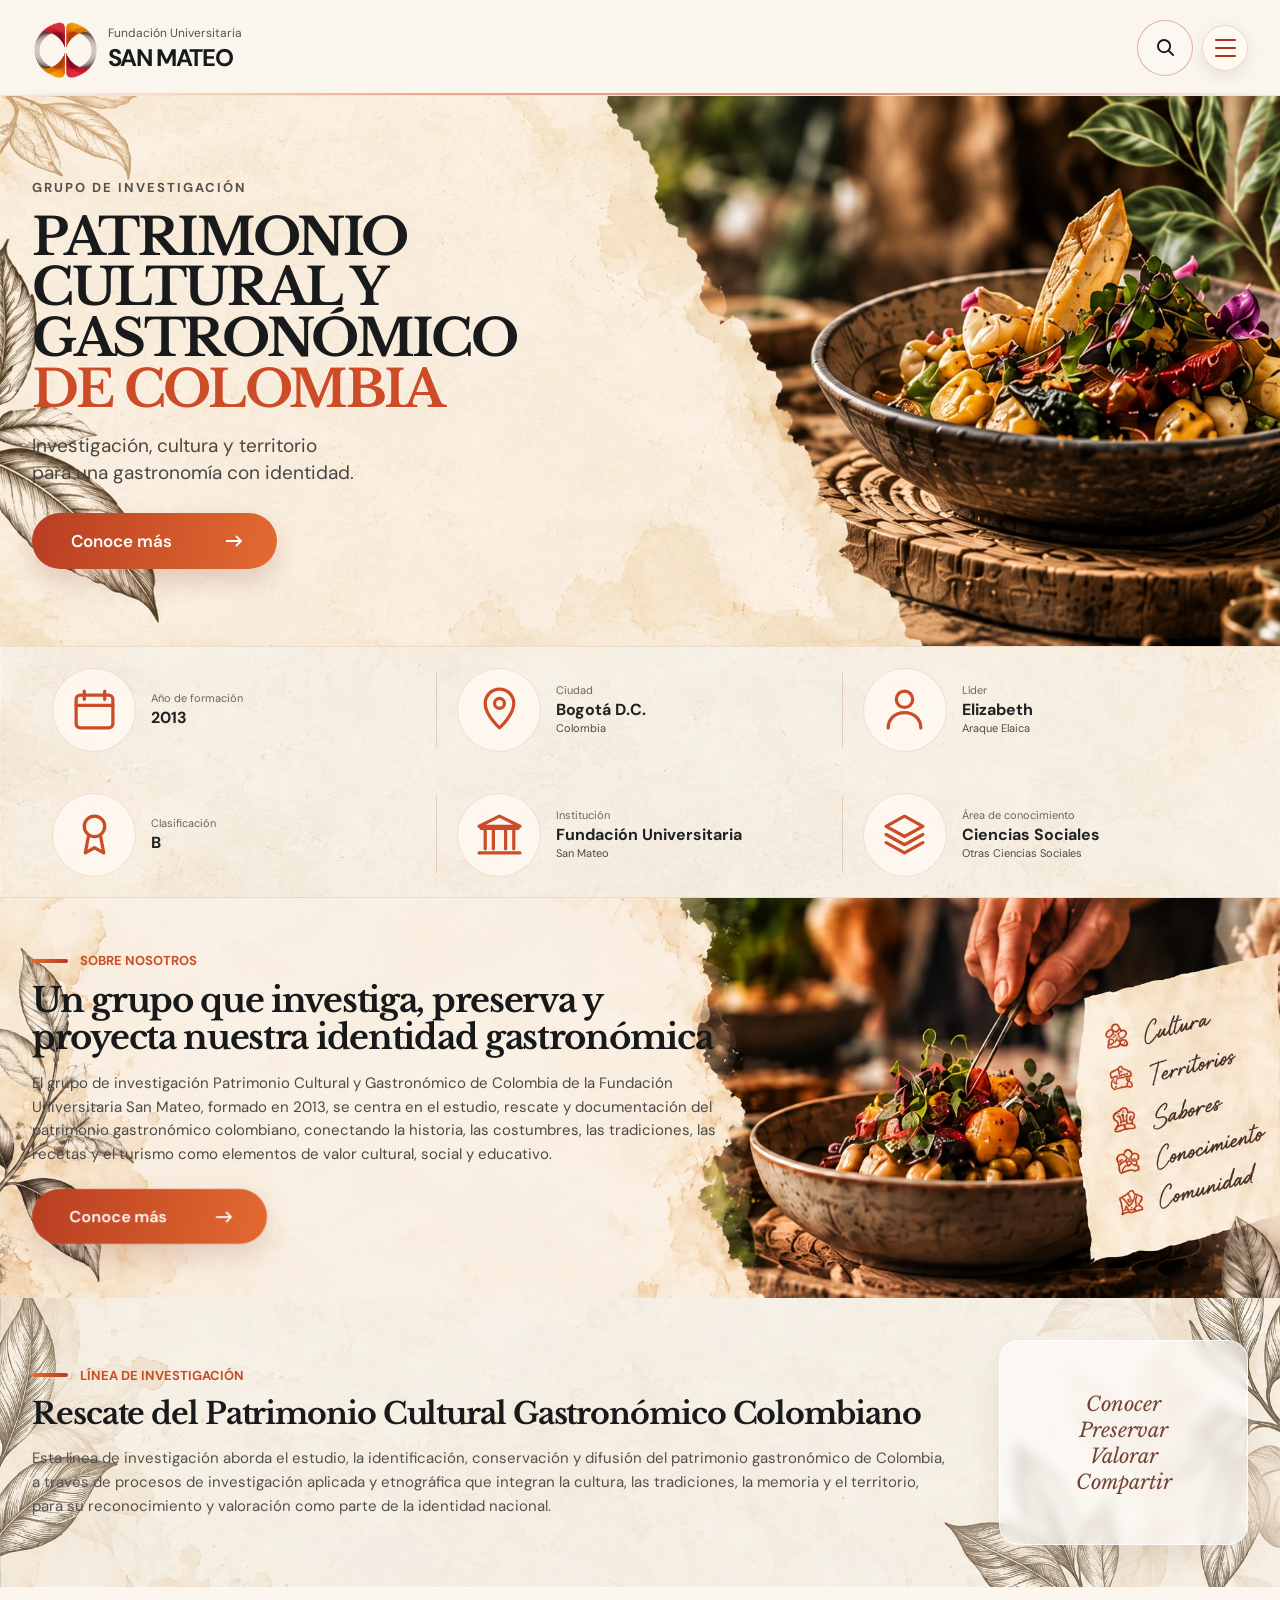
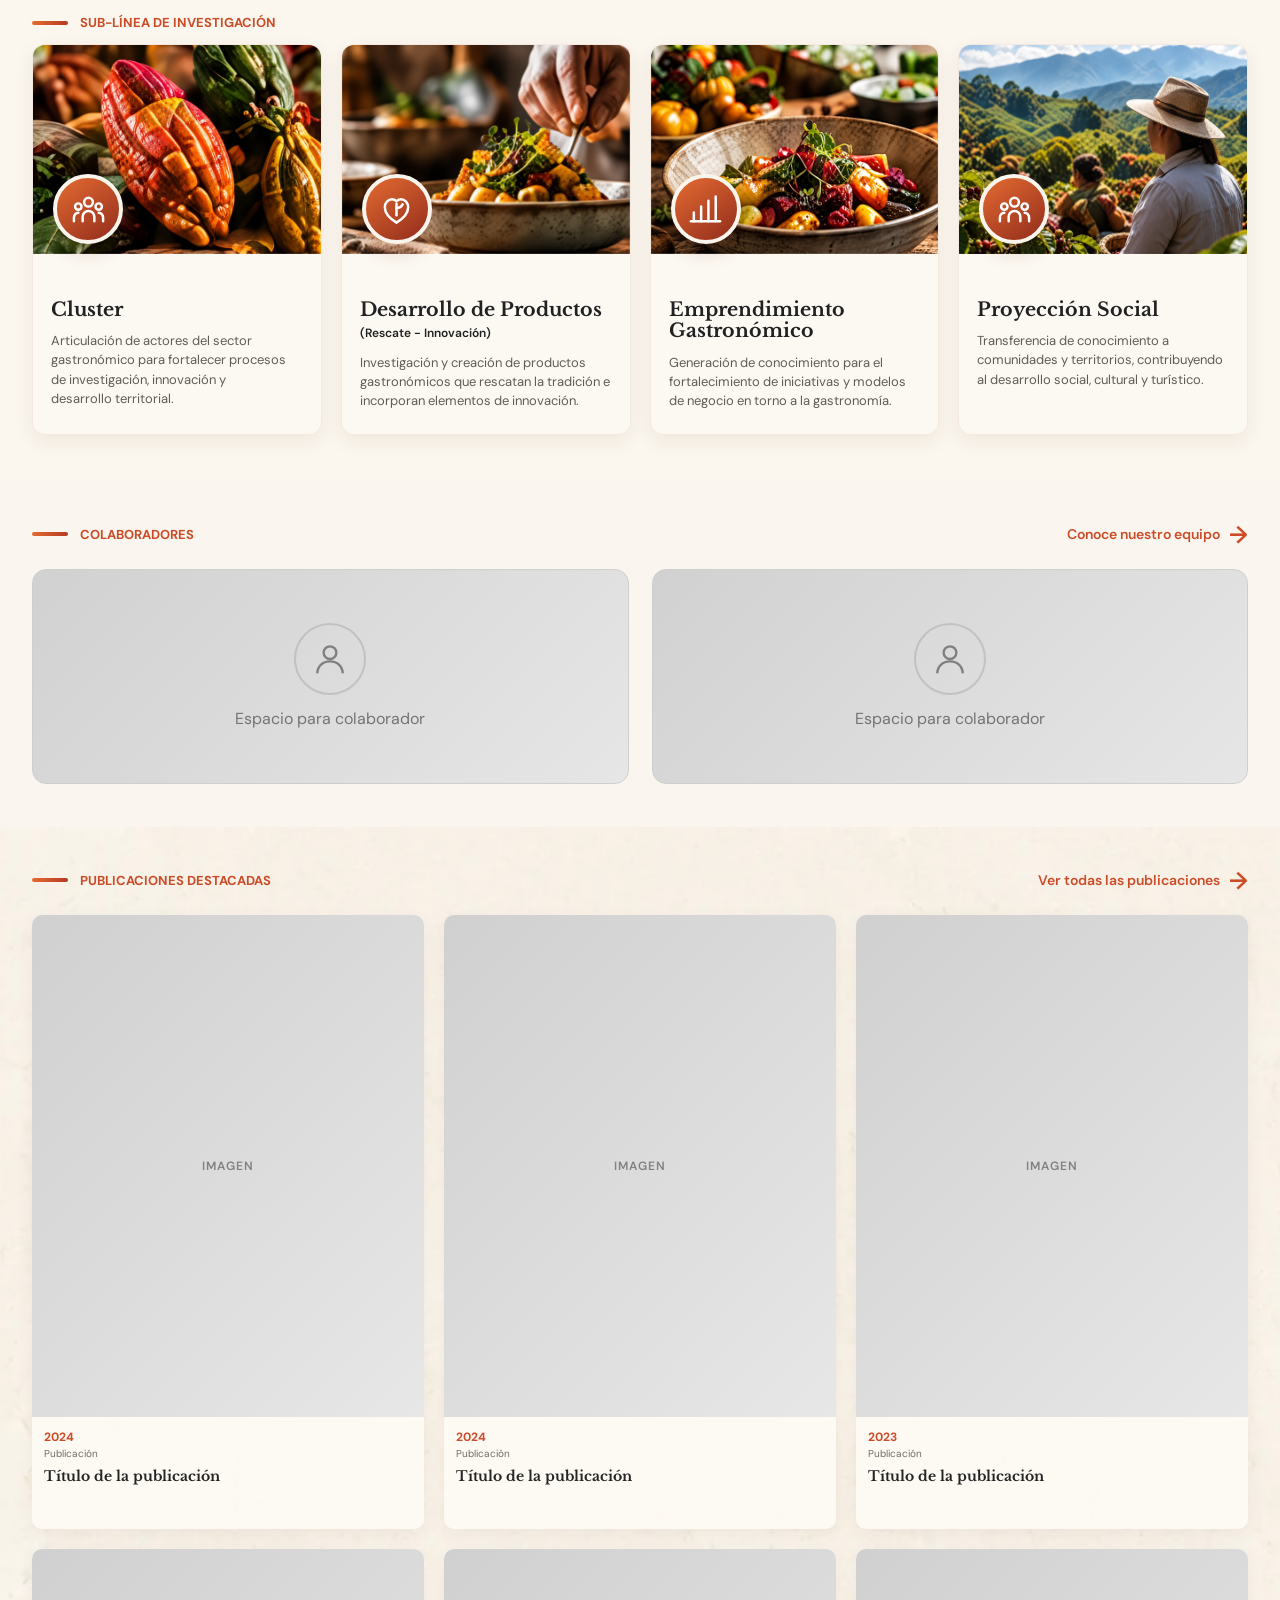
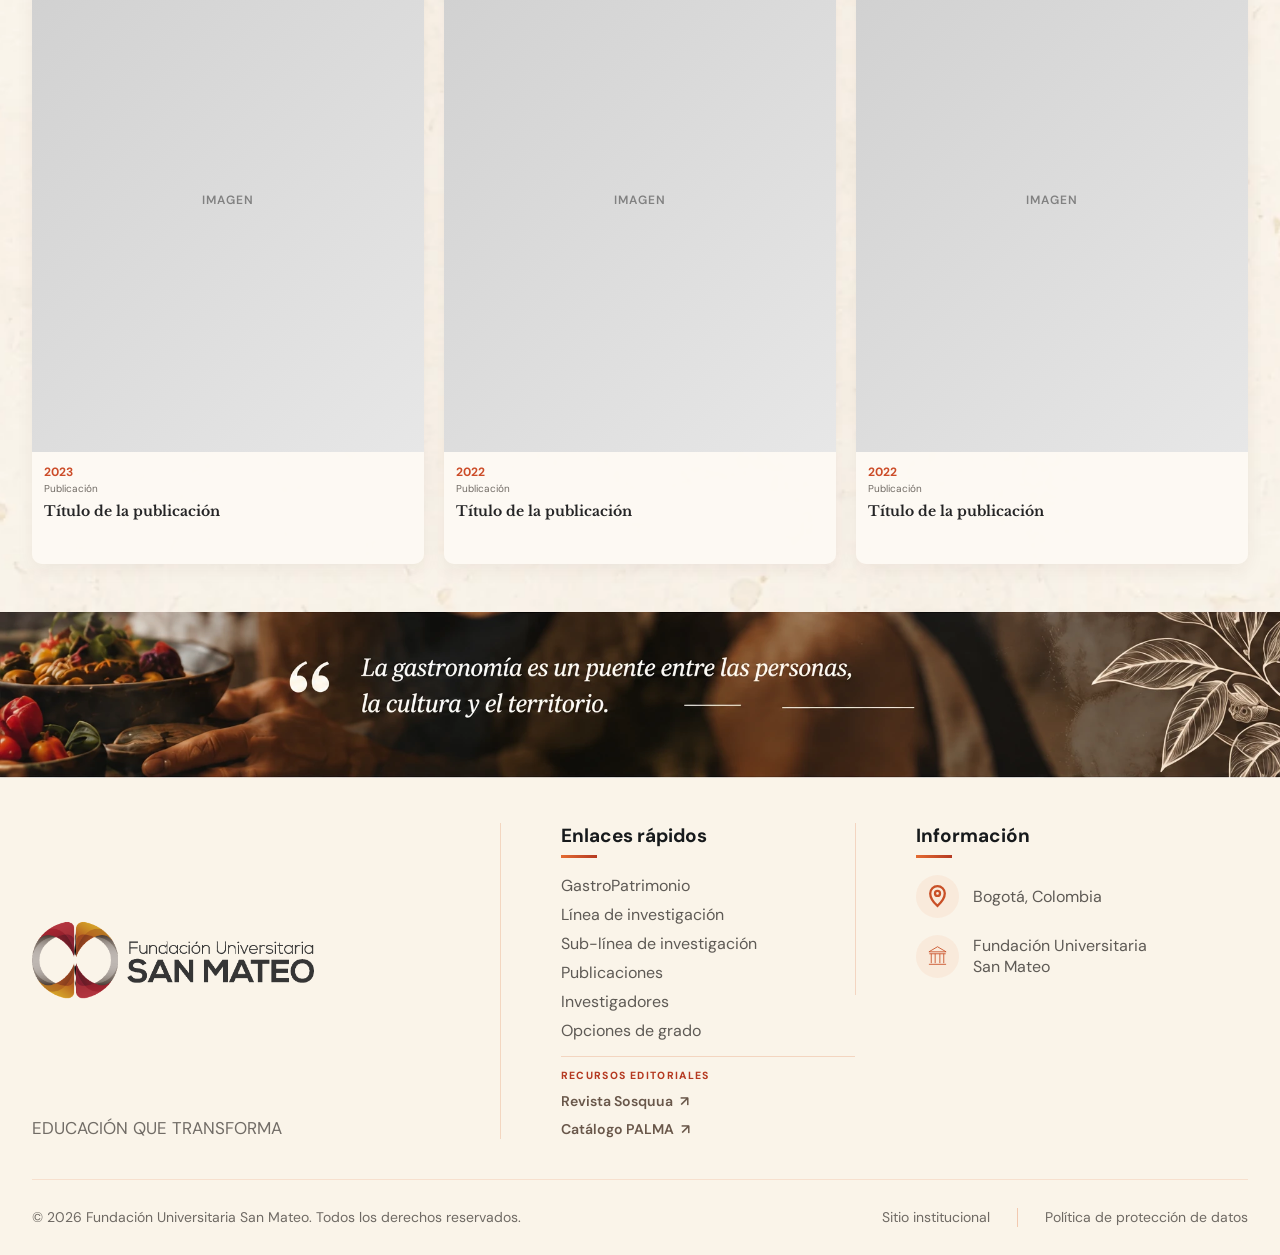
==== commit 4bd2969e: "Actualiza GastroPatrimonio y recursos visuales" ====
--- a/el-seminario.html
+++ b/el-seminario.html
@@ -37,6 +37,10 @@
  <link href="css/v14-motion-refinements.css" rel="stylesheet"/>
 <link href="css/v16-final-fixes.css" rel="stylesheet"/><link href="css/v17-final-polish.css" rel="stylesheet"/>
   <link href="css/v19-responsive-banners.css" rel="stylesheet"/>
+  <link href="css/v20-responsive-polish.css" rel="stylesheet"/>
+  <link href="css/v21-featured-mobile-titles.css" rel="stylesheet"/>
+  <link href="css/v22-unified-responsive.css" rel="stylesheet"/>
+  <link href="css/v23-global-mobile-polish.css" rel="stylesheet"/>
 </head>
 <body class="seminario-page">
 <!-- =====================================================
--- a/css/v20-responsive-polish.css
+++ b/css/v20-responsive-polish.css
@@ -0,0 +1,345 @@
+/* GastroPatrimonio V20 — contraste móvil, entradas limpias y legibilidad editorial. */
+:root {
+  --gp-v20-ink: #28221e;
+  --gp-v20-paper: rgba(255, 249, 239, .93);
+  --gp-v20-line: rgba(160, 79, 44, .34);
+  --gp-v20-rust: #9f3523;
+  --gp-v20-orange: #d9572b;
+}
+
+/* El puntero del sistema permanece visible y las capas decorativas no interceptan el ratón. */
+html, body, body * { cursor: auto !important; }
+a[href], button, [role="button"], summary, label[for], input[type="button"], input[type="submit"], .degree-option-card { cursor: pointer !important; }
+input[type="text"], input[type="search"], input[type="email"], input[type="url"], textarea, [contenteditable="true"] { cursor: text !important; }
+#particles, .particles, .particles *, .particle, .particle::before, .particle::after,
+.decorative-particles, .decorative-particles *, .ambient-particle,
+.hero::before, .hero::after, .linea-hero::before, .linea-hero::after,
+.sublinea-hero::before, .sublinea-hero::after, .pub-hero::before, .pub-hero::after,
+.seminario-hero::before, .seminario-hero::after, .degree-hero::before, .degree-hero::after,
+.investigator-hero__wash { pointer-events: none !important; }
+
+/* Banners: eliminar velos lavados y brumas sobre las imágenes, manteniendo el recorte y la posición originales. */
+.hero::before { content: none !important; background: none !important; background-image: none !important; filter: none !important; }
+.linea-page .linea-hero::after,
+.sublinea-page .sublinea-hero::before,
+.sublinea-page .sublinea-hero__content::before,
+.pub-hero::after,
+.degree-page .degree-hero::before,
+.degree-page .degree-hero__veil,
+.seminario-hero::before,
+.investigator-hero__wash {
+  background: none !important;
+  background-image: none !important;
+  filter: none !important;
+  -webkit-backdrop-filter: none !important;
+  backdrop-filter: none !important;
+}
+.linea-page .linea-hero::after,
+.pub-hero::after,
+.sublinea-page .sublinea-hero__content::before { content: none !important; }
+.investigator-hero__wash { display: none !important; }
+.degree-page .degree-hero__veil { opacity: 0 !important; }
+
+/* No se cambia el alto, el encuadre ni el object-position de las imágenes en escritorio. */
+.hero__content,
+.linea-hero__content,
+.sublinea-hero__content,
+.pub-hero__content,
+.investigator-hero__content,
+.degree-hero__content,
+.seminario-hero__content {
+  text-wrap: pretty;
+}
+.hero__title, .linea-hero__title, .sublinea-hero__title,
+.pub-hero h1, .investigator-hero h1, .degree-hero h1, .seminario-hero__title {
+  text-shadow: none !important;
+  filter: none !important;
+  overflow-wrap: anywhere;
+}
+.hero__content *, .linea-hero__content *, .sublinea-hero__content *,
+.pub-hero__content *, .investigator-hero__content *, .degree-hero__content *,
+.seminario-hero__content *, .hero-load {
+  text-shadow: none !important;
+  filter: none !important;
+}
+
+/* Novedades del Home junto a la revista institucional. */
+.home-editorial-highlights {
+  display: grid;
+  grid-template-columns: repeat(2, minmax(0, 1fr));
+  gap: clamp(1rem, 2.2vw, 2rem);
+  margin: clamp(1.3rem, 2.8vw, 2.25rem) 0 clamp(1.6rem, 3vw, 2.5rem);
+}
+.home-editorial-highlight {
+  position: relative;
+  display: grid;
+  grid-template-columns: minmax(94px, 30%) minmax(0, 1fr);
+  align-items: center;
+  gap: clamp(.9rem, 1.7vw, 1.4rem);
+  min-width: 0;
+  min-height: 195px;
+  padding: clamp(1rem, 2vw, 1.45rem);
+  border: 1px solid rgba(118, 82, 55, .16);
+  border-radius: 20px;
+  background: rgba(255, 252, 246, .92);
+  box-shadow: 0 12px 32px rgba(58, 39, 24, .065);
+  color: var(--gp-v20-ink);
+  text-decoration: none;
+  overflow: hidden;
+  transition: transform .32s ease, box-shadow .32s ease, border-color .32s ease;
+}
+.home-editorial-highlight:hover,
+.home-editorial-highlight:focus-visible {
+  transform: translateY(-4px);
+  border-color: rgba(217, 87, 43, .5);
+  box-shadow: 0 18px 38px rgba(58, 39, 24, .11);
+}
+.home-editorial-highlight__cover {
+  display: flex;
+  align-items: center;
+  justify-content: center;
+  width: 100%;
+  max-height: 178px;
+  min-height: 132px;
+  padding: .2rem;
+  border-radius: 12px;
+  background: #f4ece0;
+  overflow: hidden;
+}
+.home-editorial-highlight__cover img {
+  display: block;
+  width: 100%;
+  height: 170px;
+  object-fit: contain;
+  object-position: center;
+  border-radius: 5px;
+}
+.home-editorial-highlight__copy { display: flex; flex-direction: column; align-items: flex-start; gap: .48rem; min-width: 0; }
+.home-editorial-highlight__copy small {
+  color: var(--gp-v20-rust);
+  font-size: .65rem;
+  line-height: 1.45;
+  font-weight: 800;
+  letter-spacing: .1em;
+  text-transform: uppercase;
+}
+.home-editorial-highlight__copy strong {
+  display: block;
+  font-family: "Libre Baskerville", Georgia, serif;
+  font-size: clamp(1rem, 1.45vw, 1.3rem);
+  line-height: 1.28;
+  overflow-wrap: anywhere;
+}
+.home-editorial-highlight__copy > span { color: #655950; font-size: .84rem; line-height: 1.6; }
+.home-editorial-highlight__copy > b { margin-top: .25rem; color: var(--gp-v20-rust); font-size: .78rem; line-height: 1.45; }
+.home-editorial-highlight__laurel {
+  position: absolute;
+  top: .7rem;
+  right: .8rem;
+  display: grid;
+  place-items: center;
+  width: 27px;
+  height: 27px;
+  border: 1px solid rgba(165, 113, 45, .4);
+  border-radius: 50%;
+  color: #8d5f1f;
+  background: rgba(250, 237, 210, .9);
+  font-size: .9rem;
+}
+.home-editorial-highlight--award { border-color: rgba(165, 113, 45, .4); }
+.home-editorial-highlight--award .home-editorial-highlight__cover { background: #f0e4ce; }
+
+/* Catálogo editorial: el libro reciente y la obra premiada son visibles desde la primera fila. */
+.editorial-picks__grid {
+  grid-template-columns: repeat(auto-fit, minmax(175px, 1fr)) !important;
+  align-items: stretch;
+}
+.editorial-picks__card { min-width: 0; }
+.editorial-picks__card--latest,
+.editorial-picks__card--award { border-color: rgba(217, 87, 43, .42) !important; box-shadow: 0 10px 28px rgba(94, 53, 30, .08); }
+.editorial-picks__card--latest > div small,
+.editorial-picks__card--award > div small { color: var(--gp-v20-rust) !important; font-weight: 800; }
+.editorial-picks__card--award > div > span { line-height: 1.55; }
+.publication-image { position: relative; }
+.publication-award-ribbon {
+  position: absolute;
+  left: .55rem;
+  right: .55rem;
+  bottom: .6rem;
+  display: block !important;
+  padding: .48rem .55rem;
+  border: 1px solid rgba(255, 255, 255, .35);
+  border-radius: 8px;
+  color: #fffaf0 !important;
+  background: rgba(83, 51, 26, .92);
+  text-align: center;
+  font-size: .6rem !important;
+  line-height: 1.35;
+  font-weight: 800;
+  letter-spacing: .08em;
+}
+.publication-card--award { border-color: rgba(165, 113, 45, .34); }
+.publication-card--latest { border-color: rgba(217, 87, 43, .32); }
+
+/* Corrige la etiqueta «Ver detalles» en capítulos: el selector general aplicaba el rojo también al texto. */
+.chapter-info .card-button,
+.publication-info .card-button {
+  display: inline-flex !important;
+  align-items: center;
+  justify-content: center;
+  width: fit-content;
+  max-width: 100%;
+  min-height: 36px;
+  margin-top: 13px;
+  padding: 9px 16px;
+  border: 1px solid var(--gp-v20-rust);
+  border-radius: 999px;
+  color: #fff !important;
+  background: var(--gp-v20-rust) !important;
+  font-size: .82rem;
+  font-weight: 800;
+  line-height: 1.2;
+  text-align: center;
+  opacity: 1 !important;
+  visibility: visible !important;
+}
+.chapter-info .card-button { position: relative; z-index: 1; }
+.publication-open { cursor: pointer !important; }
+.publication-card:focus-within, .chapter-card:focus-within { outline: 2px solid rgba(217, 87, 43, .6); outline-offset: 3px; }
+.publication-open:focus-visible { outline: 3px solid rgba(217, 87, 43, .55); outline-offset: -3px; }
+.publication-modal { z-index: 5000 !important; }
+.publication-modal .modal-window { max-height: min(88dvh, 760px); overflow-y: auto; }
+.publication-modal .modal-external-link { text-decoration: none; }
+
+/* El footer se mantiene visible y estático, sin transiciones de entrada. */
+footer .reveal,
+footer .reveal.in-view,
+footer .linea-reveal,
+footer [data-linea-reveal],
+.linea-footer .linea-reveal,
+.linea-footer [data-linea-reveal],
+footer .footer-reveal,
+footer .footer-reveal.in-view,
+footer .gp-motion-reveal,
+footer .gp-motion-reveal.gp-motion-visible,
+.footer .footer-reveal,
+.footer .footer-reveal.in-view,
+.footer .gp-motion-reveal,
+.footer .gp-motion-reveal.gp-motion-visible {
+  opacity: 1 !important;
+  visibility: visible !important;
+  filter: none !important;
+  transform: none !important;
+  translate: none !important;
+  clip-path: none !important;
+  transition: none !important;
+  animation: none !important;
+}
+
+/* Responsive: panel contenido detrás del bloque tipográfico, nunca como velo de borde a borde. */
+@media (max-width: 760px) {
+  .home-editorial-highlights { grid-template-columns: minmax(0, 1fr); gap: .9rem; }
+  .home-editorial-highlight { min-height: 0; grid-template-columns: 96px minmax(0, 1fr); gap: .85rem; padding: .9rem; border-radius: 17px; }
+  .home-editorial-highlight__cover { min-height: 118px; max-height: 145px; }
+  .home-editorial-highlight__cover img { height: 138px; }
+  .home-editorial-highlight__copy small { font-size: .59rem; letter-spacing: .07em; }
+  .home-editorial-highlight__copy strong { font-size: 1rem; }
+  .home-editorial-highlight__copy > span { font-size: .78rem; line-height: 1.5; }
+  .home-editorial-highlight__copy > b { font-size: .75rem; }
+
+  .hero::before { content: none !important; display: none !important; }
+  .hero__content { --gp-v20-paper: rgba(255, 249, 239, .93); --gp-v20-line: rgba(160, 79, 44, .34); }
+  .linea-hero__content { --gp-v20-paper: rgba(255, 252, 246, .94); --gp-v20-line: rgba(144, 86, 48, .30); }
+  .sublinea-hero__content { --gp-v20-paper: rgba(255, 244, 232, .93); --gp-v20-line: rgba(166, 73, 38, .34); }
+  .pub-hero__content { --gp-v20-paper: rgba(250, 247, 239, .94); --gp-v20-line: rgba(154, 91, 56, .31); }
+  .investigator-hero__content { --gp-v20-paper: rgba(246, 244, 233, .94); --gp-v20-line: rgba(100, 105, 69, .32); }
+  .degree-hero__content { --gp-v20-paper: rgba(250, 244, 231, .94); --gp-v20-line: rgba(154, 69, 47, .32); }
+  .seminario-hero__content { --gp-v20-paper: rgba(246, 241, 231, .94); --gp-v20-line: rgba(124, 92, 61, .32); }
+
+  .hero__content,
+  .linea-hero__content,
+  .sublinea-hero__content,
+  .pub-hero__content,
+  .investigator-hero__content,
+  .degree-hero__content,
+  .seminario-hero__content {
+    box-sizing: border-box !important;
+    width: fit-content !important;
+    max-width: min(84vw, 34rem) !important;
+    min-width: 0 !important;
+    margin-left: 0 !important;
+    margin-right: auto !important;
+    padding: clamp(1rem, 4vw, 1.25rem) !important;
+    border: 1px solid var(--gp-v20-line) !important;
+    border-radius: 20px !important;
+    background: var(--gp-v20-paper) !important;
+    box-shadow: 0 12px 30px rgba(47, 31, 19, .12) !important;
+    -webkit-backdrop-filter: none !important;
+    backdrop-filter: none !important;
+    text-shadow: none !important;
+  }
+  .hero__content > *, .linea-hero__content > *, .sublinea-hero__content > *,
+  .pub-hero__content > *, .investigator-hero__content > *,
+  .degree-hero__content > *, .seminario-hero__content > * { max-width: 100%; }
+
+  /* Los títulos se pueden dividir de forma natural; no se cortan por el borde del viewport. */
+  .hero__title { font-size: clamp(2.1rem, 10vw, 3.6rem) !important; line-height: 1.02 !important; letter-spacing: -.055em !important; }
+  .hero__eyebrow { max-width: 100%; font-size: .66rem !important; letter-spacing: .09em !important; line-height: 1.5 !important; }
+  .hero__subtitle { max-width: 34ch; font-size: clamp(.95rem, 4vw, 1.15rem) !important; line-height: 1.55 !important; }
+  .linea-hero__title { font-size: clamp(2rem, 9vw, 3.1rem) !important; letter-spacing: -.045em !important; line-height: 1.05 !important; }
+  .linea-hero__subtitle { font-size: clamp(1rem, 4.5vw, 1.3rem) !important; line-height: 1.35 !important; }
+  .linea-hero__description { font-size: .9rem !important; line-height: 1.65 !important; }
+  .linea-hero__eyebrow, .sublinea-hero__eyebrow { font-size: .63rem !important; line-height: 1.45 !important; letter-spacing: .08em !important; }
+  .sublinea-hero__title { font-size: clamp(1.75rem, 8.1vw, 2.8rem) !important; line-height: 1.06 !important; letter-spacing: -.045em !important; overflow-wrap: anywhere !important; }
+  .sublinea-hero__title .title-black, .sublinea-hero__title .title-red { font-size: inherit !important; line-height: inherit !important; }
+  .sublinea-hero__subtitle { font-size: clamp(.92rem, 4vw, 1.08rem) !important; line-height: 1.55 !important; }
+  .pub-hero h1 { font-size: clamp(2rem, 9vw, 3.3rem) !important; line-height: 1.08 !important; letter-spacing: -.05em !important; }
+  .pub-hero .hero-description, .pub-hero__content > p { font-size: .94rem !important; line-height: 1.65 !important; }
+  .investigator-hero h1 { font-size: clamp(2.05rem, 9vw, 3.35rem) !important; line-height: 1.05 !important; letter-spacing: -.045em !important; margin-block: .8rem !important; }
+  .investigator-hero p { font-size: clamp(.94rem, 4vw, 1.08rem) !important; line-height: 1.6 !important; }
+  .degree-hero h1 { font-size: clamp(2.2rem, 10vw, 3.8rem) !important; line-height: 1.03 !important; letter-spacing: -.055em !important; overflow-wrap: anywhere; }
+  .degree-hero__content > p { font-size: .95rem !important; line-height: 1.65 !important; }
+  .seminario-hero__title { font-size: clamp(2rem, 9.5vw, 3.5rem) !important; line-height: 1.05 !important; letter-spacing: -.05em !important; }
+  .seminario-hero__subtitle, .seminario-hero__content > p { font-size: .94rem !important; line-height: 1.65 !important; }
+
+  /* Neutraliza las capas de gradiente creadas dentro de las media queries antiguas. */
+  .linea-hero::after, .sublinea-hero__content::before, .pub-hero::after,
+  .seminario-hero::before, .investigator-hero__wash, .degree-hero__veil { display: none !important; }
+
+  .editorial-picks__grid { grid-template-columns: repeat(2, minmax(0, 1fr)) !important; gap: .8rem !important; }
+  .editorial-picks__card img { height: 155px !important; object-fit: contain !important; background: #f5ede1; }
+  .editorial-picks__card > div { padding: .8rem !important; }
+  .editorial-picks__card > div h3 { font-size: .86rem !important; line-height: 1.4 !important; overflow-wrap: anywhere; }
+  .editorial-picks__card > div span { font-size: .72rem !important; }
+  .publication-award-ribbon { font-size: .52rem !important; padding: .35rem .35rem; }
+  .chapter-info .card-button, .publication-info .card-button { font-size: .76rem; padding: .58rem .7rem; white-space: normal; }
+  .publication-modal { padding: .65rem !important; }
+  .publication-modal .modal-window { width: min(100%, 480px); max-height: 92dvh; grid-template-columns: minmax(0, 1fr) !important; }
+  .publication-modal .modal-image { min-height: 150px; max-height: 220px; overflow: hidden; }
+  .publication-modal .modal-image img { width: 100%; height: 220px; object-fit: contain; }
+  .publication-modal .modal-content { padding: 1.25rem !important; }
+}
+
+@media (max-width: 420px) {
+  .home-editorial-highlight { grid-template-columns: 82px minmax(0, 1fr); }
+  .home-editorial-highlight__cover img { height: 124px; }
+  .home-editorial-highlight__copy small { font-size: .54rem; }
+  .editorial-picks__grid { grid-template-columns: minmax(0, 1fr) !important; }
+  .editorial-picks__card { display: grid; grid-template-columns: 92px minmax(0,1fr); align-items: center; }
+  .editorial-picks__card img { width: 92px !important; height: 128px !important; }
+}
+
+@media (prefers-reduced-motion: reduce) {
+  .home-editorial-highlight, .chapter-info .card-button, .publication-info .card-button { transition: none !important; }
+}
+
+/* Mantiene la entrada suave, pero sin desenfoque que vuelva ilegibles los títulos. */
+html.gp-motion-ready body.gp-motion-individual .gp-motion-reveal:not(.gp-motion-visible),
+html.gp-motion-ready body.gp-motion-individual .gp-motion-reveal.gp-motion-visible { filter: none !important; }
+html.js:not(.page-ready) .hero__eyebrow, html.js:not(.page-ready) .hero__title,
+html.js:not(.page-ready) .hero__subtitle, html.js:not(.page-ready) .hero__location,
+html.js:not(.page-ready) .hero .main-button,
+html.js:not(.linea-ready) .linea-hero__eyebrow, html.js:not(.linea-ready) .linea-hero__title,
+html.js:not(.linea-ready) .linea-hero__subtitle, html.js:not(.linea-ready) .linea-hero__description,
+html.js:not(.page-ready) .seminario-hero__title, html.js:not(.page-ready) .seminario-hero__subtitle,
+html.js:not(.page-ready) .seminario-kicker, html.js:not(.page-ready) .seminario-hero .main-button { filter: none !important; }
--- a/css/v21-featured-mobile-titles.css
+++ b/css/v21-featured-mobile-titles.css
@@ -0,0 +1,242 @@
+/* GastroPatrimonio V21 — selección editorial y alineación de títulos en móviles. */
+:root {
+  --gp-v21-ink: #28221e;
+  --gp-v21-paper: rgba(255, 250, 242, .94);
+  --gp-v21-line: rgba(160, 79, 44, .30);
+  --gp-v21-accent: #d9572b;
+}
+
+/* INICIO: la revista y la novedad editorial se muestran como dos únicas piezas destacadas. */
+.home-publications-featured {
+  display: grid;
+  grid-template-columns: repeat(2, minmax(0, 1fr));
+  align-items: stretch;
+  gap: clamp(1rem, 2vw, 1.5rem);
+  margin: clamp(1rem, 2.2vw, 1.6rem) 0 clamp(1.6rem, 3vw, 2.5rem);
+}
+.home-publications-featured > .home-journal-mini,
+.home-publications-featured > .home-editorial-highlights { min-width: 0; height: 100%; margin: 0; }
+.home-publications-featured .home-journal-mini {
+  box-sizing: border-box;
+  grid-template-columns: minmax(80px, 112px) minmax(0, 1fr) 28px !important;
+  align-content: center;
+  gap: clamp(.65rem, 1.2vw, 1rem) !important;
+  min-height: 100%;
+  padding: clamp(.85rem, 1.5vw, 1.2rem) !important;
+}
+.home-publications-featured .home-journal-mini__visual,
+.home-publications-featured .home-journal-mini__visual img { min-height: 155px; }
+.home-publications-featured .home-editorial-highlights { display: block; }
+.home-publications-featured .home-editorial-highlight {
+  box-sizing: border-box;
+  height: 100%;
+  grid-template-columns: minmax(82px, 112px) minmax(0, 1fr);
+  gap: clamp(.65rem, 1.2vw, 1rem);
+  padding: clamp(.85rem, 1.5vw, 1.2rem);
+}
+.home-publications-featured .home-editorial-highlight__cover { min-height: 155px; }
+.home-publications-featured .home-editorial-highlight__cover img { height: 155px; }
+
+/* PUBLICACIONES: una pareja de tarjetas, revista + libro reciente. */
+.publication-featured-pair {
+  position: relative;
+  padding: clamp(1.4rem, 3.4vw, 2.5rem) 0;
+  border-block: 1px solid rgba(132, 88, 48, .12);
+  background: rgba(255, 251, 244, .94);
+}
+.publication-featured-pair__grid {
+  display: grid;
+  grid-template-columns: repeat(2, minmax(0, 1fr));
+  align-items: stretch;
+  gap: clamp(1rem, 2vw, 1.5rem);
+}
+.publication-featured-card {
+  position: relative;
+  display: grid;
+  grid-template-columns: minmax(84px, 125px) minmax(0, 1fr);
+  align-items: center;
+  gap: clamp(.85rem, 1.8vw, 1.35rem);
+  min-width: 0;
+  min-height: 205px;
+  padding: clamp(1rem, 1.8vw, 1.45rem);
+  overflow: hidden;
+  border: 1px solid rgba(160, 116, 72, .24);
+  border-radius: 20px;
+  background: rgba(255, 255, 255, .82);
+  box-shadow: 0 12px 30px rgba(57, 39, 22, .065);
+  color: var(--gp-v21-ink);
+  text-decoration: none;
+  transition: transform .28s ease, border-color .28s ease, box-shadow .28s ease;
+}
+.publication-featured-card:hover,
+.publication-featured-card:focus-visible {
+  transform: translateY(-3px);
+  border-color: rgba(217, 87, 43, .48);
+  box-shadow: 0 18px 38px rgba(57, 39, 22, .11);
+}
+.publication-featured-card__cover {
+  display: flex;
+  align-items: center;
+  justify-content: center;
+  min-width: 0;
+  min-height: 150px;
+  padding: .25rem;
+  overflow: hidden;
+  border-radius: 12px;
+  background: #f2e7d4;
+}
+.publication-featured-card__cover img {
+  display: block;
+  width: 100%;
+  height: 165px;
+  object-fit: contain;
+  object-position: center;
+  border-radius: 5px;
+}
+.publication-featured-card__body { display: flex; flex-direction: column; align-items: flex-start; gap: .45rem; min-width: 0; }
+.publication-featured-card__body small { color: #a93621; font-size: .64rem; line-height: 1.45; font-weight: 800; letter-spacing: .08em; text-transform: uppercase; }
+.publication-featured-card__body strong { display: block; max-width: 100%; font: 700 clamp(1rem, 1.45vw, 1.3rem)/1.3 "Libre Baskerville", Georgia, serif; overflow-wrap: anywhere; }
+.publication-featured-card__body > span { color: #655950; font-size: .82rem; line-height: 1.55; }
+.publication-featured-card__body > b { margin-top: .2rem; color: #a93621; font-size: .77rem; line-height: 1.45; }
+.publication-featured-card__mark { position: absolute; top: .45rem; right: .7rem; color: rgba(165, 113, 45, .38); font: 700 1.4rem/1 Georgia, serif; pointer-events: none; }
+.publication-featured-card--latest { border-color: rgba(217, 87, 43, .28); }
+.publication-featured-card--latest .publication-featured-card__cover { background: #f1e4cf; }
+
+/* Móviles: mantener el bloque tipográfico a la izquierda y centrarlo verticalmente sobre el banner. */
+@media (max-width: 760px) {
+  .hero, .linea-hero, .sublinea-hero, .pub-hero, .investigator-hero, .degree-hero, .seminario-hero {
+    position: relative !important;
+    display: flex !important;
+    align-items: center !important;
+    min-height: clamp(430px, 70svh, 590px) !important;
+    height: auto !important;
+    padding-block: 1rem !important;
+    box-sizing: border-box !important;
+    overflow: hidden !important;
+  }
+  .hero__container, .linea-hero__container, .seminario-hero__container {
+    position: relative !important;
+    display: flex !important;
+    align-items: center !important;
+    width: 100% !important;
+    min-height: inherit !important;
+    height: auto !important;
+    margin: 0 auto !important;
+    padding: .5rem max(4vw, 1rem) !important;
+    box-sizing: border-box !important;
+  }
+  .sublinea-hero__image { position: absolute !important; inset: 0 !important; width: 100% !important; height: 100% !important; }
+  .sublinea-hero__image img { display: block !important; width: 100% !important; height: 100% !important; object-fit: cover !important; object-position: center center !important; }
+  .sublinea-hero__container { position: absolute !important; inset: 0 !important; display: flex !important; align-items: center !important; width: 100% !important; height: 100% !important; padding: .5rem max(4vw, 1rem) !important; box-sizing: border-box !important; pointer-events: none !important; }
+  .sublinea-hero__content { pointer-events: auto !important; }
+  .hero__content, .linea-hero__content, .sublinea-hero__content,
+  .pub-hero__content, .investigator-hero__content, .degree-hero__content,
+  .seminario-hero__content {
+    position: relative !important;
+    inset: auto !important;
+    align-self: center !important;
+    width: fit-content !important;
+    max-width: min(84vw, 34rem) !important;
+    min-width: 0 !important;
+    margin: 0 auto 0 0 !important;
+    padding: clamp(.9rem, 3.8vw, 1.15rem) !important;
+    border: 1px solid var(--gp-v21-line) !important;
+    border-radius: 18px !important;
+    background: var(--gp-v21-paper) !important;
+    box-shadow: 0 12px 30px rgba(47, 31, 19, .13) !important;
+    -webkit-backdrop-filter: none !important;
+    backdrop-filter: none !important;
+    transform: none !important;
+    text-align: left !important;
+  }
+  .hero__content { flex: 0 1 auto !important; }
+  .degree-hero__content.container { width: fit-content !important; max-width: min(84vw, 34rem) !important; margin: 0 auto 0 0 !important; }
+  .pub-hero__content { padding-left: clamp(.9rem, 3.8vw, 1.15rem) !important; }
+  .hero__content > *, .linea-hero__content > *, .sublinea-hero__content > *,
+  .pub-hero__content > *, .investigator-hero__content > *, .degree-hero__content > *,
+  .seminario-hero__content > * { max-width: 100% !important; }
+  .hero__title, .linea-hero__title, .sublinea-hero__title,
+  .pub-hero h1, .investigator-hero h1, .degree-hero h1, .seminario-hero__title {
+    position: relative !important;
+    margin-top: .65rem !important;
+    margin-bottom: .7rem !important;
+    text-align: left !important;
+    overflow-wrap: anywhere !important;
+    word-break: normal !important;
+    hyphens: auto !important;
+  }
+  .hero__title::before, .linea-hero__title::before, .sublinea-hero__title::before,
+  .pub-hero h1::before, .investigator-hero h1::before, .degree-hero h1::before,
+  .seminario-hero__title::before {
+    content: "";
+    display: inline-block;
+    width: .27em;
+    height: .27em;
+    margin-right: .34em;
+    margin-bottom: .08em;
+    border-radius: 2px;
+    vertical-align: middle;
+    background: var(--gp-v21-accent);
+    box-shadow: 0 0 0 4px rgba(217, 87, 43, .10);
+  }
+  .hero__eyebrow, .linea-hero__eyebrow, .sublinea-hero__eyebrow,
+  .hero-eyebrow, .degree-eyebrow, .seminario-kicker {
+    max-width: 100% !important;
+    text-align: left !important;
+    font-size: clamp(.58rem, 2.35vw, .68rem) !important;
+    line-height: 1.5 !important;
+    letter-spacing: .075em !important;
+  }
+  .hero__title { font-size: clamp(1.8rem, 8.2vw, 2.75rem) !important; line-height: 1.05 !important; letter-spacing: -.05em !important; }
+  .linea-hero__title { font-size: clamp(1.7rem, 7.6vw, 2.6rem) !important; line-height: 1.08 !important; letter-spacing: -.045em !important; }
+  .sublinea-hero__title { font-size: clamp(1.55rem, 7.5vw, 2.5rem) !important; line-height: 1.08 !important; letter-spacing: -.045em !important; }
+  .pub-hero h1 { font-size: clamp(1.8rem, 8.6vw, 2.8rem) !important; line-height: 1.08 !important; letter-spacing: -.045em !important; }
+  .investigator-hero h1 { font-size: clamp(1.8rem, 8vw, 2.7rem) !important; line-height: 1.08 !important; letter-spacing: -.045em !important; margin-block: .65rem !important; }
+  .degree-hero h1 { font-size: clamp(2rem, 8.8vw, 3rem) !important; line-height: 1.03 !important; letter-spacing: -.05em !important; }
+  .seminario-hero__title { font-size: clamp(1.7rem, 8.4vw, 2.8rem) !important; line-height: 1.05 !important; letter-spacing: -.05em !important; }
+  .hero__subtitle, .linea-hero__subtitle, .sublinea-hero__subtitle,
+  .pub-hero .hero-description, .pub-hero__content > p, .investigator-hero p,
+  .degree-hero__content > p, .seminario-hero__subtitle, .seminario-hero__content > p {
+    max-width: 38ch !important;
+    font-size: clamp(.82rem, 3.55vw, .98rem) !important;
+    line-height: 1.55 !important;
+    text-align: left !important;
+  }
+  .home-publications-featured { grid-template-columns: minmax(0, 1fr); gap: .85rem; }
+  .home-publications-featured .home-journal-mini { grid-template-columns: 82px minmax(0, 1fr) 22px !important; min-height: 0; }
+  .home-publications-featured .home-journal-mini__visual,
+  .home-publications-featured .home-journal-mini__visual img { min-height: 125px; height: 125px !important; }
+  .home-publications-featured .home-editorial-highlight { grid-template-columns: 82px minmax(0, 1fr); min-height: 0; }
+  .home-publications-featured .home-editorial-highlight__cover { min-height: 125px; }
+  .home-publications-featured .home-editorial-highlight__cover img { height: 125px; }
+  .publication-featured-pair__grid { grid-template-columns: minmax(0, 1fr); gap: .85rem; }
+  .publication-featured-card { grid-template-columns: 88px minmax(0, 1fr); min-height: 0; gap: .85rem; padding: .85rem; border-radius: 16px; }
+  .publication-featured-card__cover { min-height: 125px; }
+  .publication-featured-card__cover img { height: 125px; }
+  .publication-featured-card__body small { font-size: .56rem; letter-spacing: .055em; }
+  .publication-featured-card__body strong { font-size: .95rem; }
+  .publication-featured-card__body > span { font-size: .76rem; }
+  .publication-featured-card__body > b { font-size: .72rem; }
+}
+
+@media (max-width: 420px) {
+  .hero, .linea-hero, .sublinea-hero, .pub-hero, .investigator-hero, .degree-hero, .seminario-hero {
+    min-height: clamp(420px, 68svh, 540px) !important;
+  }
+  .hero__content, .linea-hero__content, .sublinea-hero__content,
+  .pub-hero__content, .investigator-hero__content, .degree-hero__content,
+  .seminario-hero__content { max-width: 87vw !important; }
+  .home-publications-featured .home-journal-mini { grid-template-columns: 70px minmax(0, 1fr) 18px !important; }
+  .home-publications-featured .home-journal-mini__visual,
+  .home-publications-featured .home-journal-mini__visual img { min-height: 108px; height: 108px !important; }
+  .home-publications-featured .home-editorial-highlight { grid-template-columns: 70px minmax(0, 1fr); }
+  .home-publications-featured .home-editorial-highlight__cover { min-height: 108px; }
+  .home-publications-featured .home-editorial-highlight__cover img { height: 108px; }
+  .publication-featured-card { grid-template-columns: 74px minmax(0, 1fr); gap: .7rem; }
+  .publication-featured-card__cover, .publication-featured-card__cover img { min-height: 108px; height: 108px; }
+}
+
+@media (prefers-reduced-motion: reduce) {
+  .publication-featured-card, .home-publications-featured .home-editorial-highlight,
+  .home-publications-featured .home-journal-mini { transition: none !important; }
+}
--- a/css/v22-unified-responsive.css
+++ b/css/v22-unified-responsive.css
@@ -0,0 +1,403 @@
+/* GastroPatrimonio V22 — tarjetas editoriales unificadas y responsive coherente. */
+:root {
+  --gp-v22-ink: #28221e;
+  --gp-v22-paper: rgba(255, 250, 242, .985);
+  --gp-v22-rust: #a93621;
+  --gp-v22-orange: #d9572b;
+  --gp-v22-border: rgba(160, 116, 72, .24);
+}
+
+/* Home y Publicaciones comparten exactamente el mismo componente de tarjeta. */
+.home-publications-featured,
+.publication-featured-pair__grid {
+  display: grid !important;
+  grid-template-columns: repeat(2, minmax(0, 1fr)) !important;
+  align-items: stretch !important;
+  gap: clamp(1rem, 2vw, 1.5rem) !important;
+}
+.home-publications-featured { margin: clamp(1rem, 2.2vw, 1.6rem) 0 clamp(1.6rem, 3vw, 2.5rem) !important; }
+.home-publications-featured > .publication-featured-card,
+.publication-featured-pair__grid > .publication-featured-card {
+  box-sizing: border-box !important;
+  display: grid !important;
+  grid-template-columns: minmax(84px, 125px) minmax(0, 1fr) !important;
+  align-items: center !important;
+  align-content: center !important;
+  gap: clamp(.85rem, 1.8vw, 1.35rem) !important;
+  min-width: 0 !important;
+  min-height: 205px !important;
+  height: 100% !important;
+  padding: clamp(1rem, 1.8vw, 1.45rem) !important;
+  position: relative !important;
+  overflow: hidden !important;
+  border: 1px solid var(--gp-v22-border) !important;
+  border-radius: 20px !important;
+  background: rgba(255, 255, 255, .84) !important;
+  box-shadow: 0 12px 30px rgba(57, 39, 22, .065) !important;
+  color: var(--gp-v22-ink) !important;
+  text-decoration: none !important;
+  transform: none;
+  transition: transform .28s ease, border-color .28s ease, box-shadow .28s ease !important;
+}
+.home-publications-featured > .publication-featured-card:hover,
+.home-publications-featured > .publication-featured-card:focus-visible,
+.publication-featured-pair__grid > .publication-featured-card:hover,
+.publication-featured-pair__grid > .publication-featured-card:focus-visible {
+  transform: translateY(-3px) !important;
+  border-color: rgba(217, 87, 43, .48) !important;
+  box-shadow: 0 18px 38px rgba(57, 39, 22, .11) !important;
+}
+.home-publications-featured .publication-featured-card__cover,
+.publication-featured-pair__grid .publication-featured-card__cover {
+  display: flex !important;
+  align-items: center !important;
+  justify-content: center !important;
+  min-width: 0 !important;
+  min-height: 150px !important;
+  height: 100% !important;
+  padding: .25rem !important;
+  overflow: hidden !important;
+  border-radius: 12px !important;
+  background: #f2e7d4 !important;
+}
+.home-publications-featured .publication-featured-card__cover img,
+.publication-featured-pair__grid .publication-featured-card__cover img {
+  display: block !important;
+  width: 100% !important;
+  height: 165px !important;
+  min-height: 0 !important;
+  object-fit: contain !important;
+  object-position: center !important;
+  border-radius: 5px !important;
+}
+.home-publications-featured .publication-featured-card__body,
+.publication-featured-pair__grid .publication-featured-card__body {
+  display: flex !important;
+  flex-direction: column !important;
+  align-items: flex-start !important;
+  gap: .45rem !important;
+  min-width: 0 !important;
+}
+.home-publications-featured .publication-featured-card__body small,
+.publication-featured-pair__grid .publication-featured-card__body small {
+  color: #a93621 !important;
+  font-size: .64rem !important;
+  line-height: 1.45 !important;
+  font-weight: 800 !important;
+  letter-spacing: .08em !important;
+  text-transform: uppercase !important;
+}
+.home-publications-featured .publication-featured-card__body strong,
+.publication-featured-pair__grid .publication-featured-card__body strong {
+  display: block !important;
+  max-width: 100% !important;
+  color: var(--gp-v22-ink) !important;
+  font: 700 clamp(1rem, 1.45vw, 1.3rem)/1.3 "Libre Baskerville", Georgia, serif !important;
+  overflow-wrap: anywhere !important;
+}
+.home-publications-featured .publication-featured-card__body > span,
+.publication-featured-pair__grid .publication-featured-card__body > span {
+  color: #655950 !important;
+  font-size: .82rem !important;
+  line-height: 1.55 !important;
+}
+.home-publications-featured .publication-featured-card__body > b,
+.publication-featured-pair__grid .publication-featured-card__body > b {
+  margin-top: .2rem !important;
+  color: #a93621 !important;
+  font-size: .77rem !important;
+  line-height: 1.45 !important;
+}
+.home-publications-featured .publication-featured-card__mark,
+.publication-featured-pair__grid .publication-featured-card__mark {
+  position: absolute !important;
+  top: .45rem !important;
+  right: .7rem !important;
+  color: rgba(165, 113, 45, .38) !important;
+  font: 700 1.4rem/1 Georgia, serif !important;
+  pointer-events: none !important;
+}
+/* Evita diferencias de estilo entre la tarjeta de revista y la del libro. */
+.home-publications-featured .publication-featured-card--journal,
+.home-publications-featured .publication-featured-card--latest,
+.publication-featured-pair__grid .publication-featured-card--journal,
+.publication-featured-pair__grid .publication-featured-card--latest {
+  border-color: var(--gp-v22-border) !important;
+}
+.home-publications-featured .publication-featured-card--journal .publication-featured-card__cover,
+.home-publications-featured .publication-featured-card--latest .publication-featured-card__cover,
+.publication-featured-pair__grid .publication-featured-card--journal .publication-featured-card__cover,
+.publication-featured-pair__grid .publication-featured-card--latest .publication-featured-card__cover {
+  background: #f2e7d4 !important;
+}
+
+/* Menú hamburguesa común: mismas dimensiones, posición, fondo y comportamiento visual en todas las páginas. */
+.menu-backdrop {
+  position: fixed !important;
+  inset: 0 !important;
+  z-index: 1200 !important;
+  display: block !important;
+  width: 100% !important;
+  height: 100% !important;
+  margin: 0 !important;
+  padding: 0 !important;
+  border: 0 !important;
+  border-radius: 0 !important;
+  background: rgba(34, 25, 19, .43) !important;
+  -webkit-backdrop-filter: blur(4px) !important;
+  backdrop-filter: blur(4px) !important;
+  opacity: 0 !important;
+  visibility: hidden !important;
+  pointer-events: none !important;
+  transition: opacity .24s ease, visibility .24s ease !important;
+  cursor: pointer !important;
+}
+.menu-backdrop.active { opacity: 1 !important; visibility: visible !important; pointer-events: auto !important; }
+.header.menu-active { z-index: 1250 !important; opacity: 1 !important; filter: none !important; transform: translateY(0) !important; pointer-events: auto !important; }
+body.menu-open { overflow: hidden !important; }
+
+@media (max-width: 1450px) {
+  .header__container { position: relative !important; }
+  .menu-button {
+    display: flex !important;
+    flex: 0 0 46px !important;
+    width: 46px !important;
+    min-width: 46px !important;
+    height: 46px !important;
+    align-items: center !important;
+    justify-content: center !important;
+    gap: 6px !important;
+    padding: 0 !important;
+    border: 1px solid rgba(169, 54, 33, .18) !important;
+    border-radius: 50% !important;
+    background: rgba(255, 250, 242, .96) !important;
+    box-shadow: 0 5px 16px rgba(54, 34, 21, .10) !important;
+    position: relative !important;
+    z-index: 1260 !important;
+    cursor: pointer !important;
+  }
+  .menu-button span { display: block !important; width: 21px !important; height: 2px !important; border-radius: 2px !important; background: #a93621 !important; }
+  .navigation {
+    position: fixed !important;
+    top: calc(var(--header-height, 92px) - 1px) !important;
+    right: clamp(10px, 3vw, 28px) !important;
+    left: auto !important;
+    bottom: auto !important;
+    z-index: 1270 !important;
+    display: flex !important;
+    flex-direction: column !important;
+    align-items: stretch !important;
+    justify-content: flex-start !important;
+    gap: .5rem !important;
+    width: min(420px, calc(100vw - 20px)) !important;
+    max-width: calc(100vw - 20px) !important;
+    height: auto !important;
+    max-height: calc(100dvh - var(--header-height, 92px) - 12px) !important;
+    margin: 0 !important;
+    padding: 1.1rem !important;
+    overflow-x: hidden !important;
+    overflow-y: auto !important;
+    border: 1px solid rgba(133, 97, 62, .18) !important;
+    border-radius: 0 0 1.15rem 1.15rem !important;
+    background: var(--gp-v22-paper) !important;
+    box-shadow: 0 24px 60px rgba(38, 29, 20, .20) !important;
+    visibility: hidden !important;
+    opacity: 0 !important;
+    pointer-events: none !important;
+    transform: translate3d(14px, -7px, 0) !important;
+    transition: visibility .22s ease, opacity .22s ease, transform .26s cubic-bezier(.22, .61, .36, 1) !important;
+  }
+  .navigation.open {
+    visibility: visible !important;
+    opacity: 1 !important;
+    pointer-events: auto !important;
+    transform: translate3d(0, 0, 0) !important;
+  }
+  .navigation__mobile-title { display: none !important; }
+  .navigation.open .navigation__mobile-title {
+    display: flex !important;
+    flex-direction: column !important;
+    gap: .28rem !important;
+    margin: 0 0 .4rem !important;
+    padding: .2rem .25rem .85rem !important;
+    border-bottom: 1px solid rgba(181, 58, 34, .17) !important;
+  }
+  .navigation__mobile-title span { color: var(--gp-v22-orange) !important; font-size: .66rem !important; line-height: 1.4 !important; font-weight: 800 !important; letter-spacing: .20em !important; }
+  .navigation__mobile-title strong { color: var(--gp-v22-ink) !important; font-family: "Libre Baskerville", Georgia, serif !important; font-size: 1.08rem !important; line-height: 1.3 !important; letter-spacing: -.025em !important; }
+  .navigation__link {
+    display: flex !important;
+    align-items: center !important;
+    justify-content: space-between !important;
+    gap: .8rem !important;
+    width: 100% !important;
+    min-height: 49px !important;
+    box-sizing: border-box !important;
+    margin: 0 !important;
+    padding: .72rem .85rem !important;
+    border: 1px solid rgba(181, 58, 34, .09) !important;
+    border-radius: .78rem !important;
+    color: #39322d !important;
+    background: rgba(255, 255, 255, .68) !important;
+    font-size: .92rem !important;
+    font-weight: 600 !important;
+    line-height: 1.35 !important;
+    white-space: normal !important;
+    text-align: left !important;
+    opacity: 1 !important;
+    transform: none !important;
+    box-shadow: none !important;
+    text-shadow: none !important;
+    text-decoration: none !important;
+    transition: color .2s ease, background .2s ease, border-color .2s ease, transform .2s ease !important;
+  }
+  .navigation__link span { display: inline !important; color: inherit !important; }
+  .navigation__link::before, .navigation__link::after { display: none !important; content: none !important; }
+  .navigation__link:hover, .navigation__link:focus-visible, .navigation__link.active {
+    color: var(--gp-v22-rust) !important;
+    border-color: rgba(217, 87, 43, .25) !important;
+    background: rgba(220, 100, 47, .11) !important;
+    transform: translateX(2px) !important;
+  }
+  .navigation__link b { display: inline-block !important; margin-left: auto !important; color: rgba(169, 54, 33, .65) !important; font-size: .7rem !important; }
+  .navigation__mobile-footer { display: flex !important; flex-direction: column !important; gap: .2rem !important; margin-top: .55rem !important; padding: .85rem .25rem .1rem !important; border-top: 1px solid rgba(181, 58, 34, .14) !important; color: #756a61 !important; }
+}
+@media (max-width: 768px) {
+  .navigation { right: 8px !important; width: min(420px, calc(100vw - 16px)) !important; max-width: calc(100vw - 16px) !important; padding: .9rem !important; }
+  .navigation__link { min-height: 47px !important; padding: .68rem .72rem !important; font-size: .89rem !important; }
+  .navigation__mobile-title strong { font-size: 1rem !important; }
+}
+@media (min-width: 1451px) {
+  .menu-button { display: none !important; }
+  .navigation__mobile-title, .navigation__mobile-footer { display: none !important; }
+  .menu-backdrop { display: none !important; }
+}
+
+/* En móvil, el panel de cada banner queda centrado verticalmente como en Inicio,
+   conserva el texto alineado a la izquierda y mantiene el cuadrado junto al título. */
+@media (max-width: 760px) {
+  .hero, .linea-hero, .sublinea-hero, .pub-hero, .investigator-hero, .degree-hero, .seminario-hero {
+    display: flex !important;
+    align-items: center !important;
+    justify-content: flex-start !important;
+    min-height: clamp(430px, 70svh, 590px) !important;
+    height: auto !important;
+    padding-block: 1rem !important;
+    box-sizing: border-box !important;
+    overflow: hidden !important;
+  }
+  .hero__container, .linea-hero__container, .sublinea-hero__container,
+  .seminario-hero__container {
+    display: flex !important;
+    align-items: center !important;
+    justify-content: flex-start !important;
+    width: 100% !important;
+    min-height: inherit !important;
+    height: auto !important;
+    margin: 0 auto !important;
+    padding: .5rem max(4vw, 1rem) !important;
+    box-sizing: border-box !important;
+  }
+  .sublinea-hero__container { position: absolute !important; inset: 0 !important; height: 100% !important; pointer-events: none !important; }
+  .sublinea-hero__content { pointer-events: auto !important; }
+  .hero__content, .linea-hero__content, .sublinea-hero__content,
+  .pub-hero__content, .investigator-hero__content, .degree-hero__content,
+  .seminario-hero__content {
+    position: relative !important;
+    inset: auto !important;
+    align-self: center !important;
+    width: fit-content !important;
+    max-width: min(84vw, 34rem) !important;
+    min-width: 0 !important;
+    margin: 0 auto 0 0 !important;
+    padding: clamp(.9rem, 3.8vw, 1.15rem) !important;
+    border: 1px solid var(--gp-v21-line, rgba(160, 79, 44, .30)) !important;
+    border-radius: 18px !important;
+    background: var(--gp-v21-paper, rgba(255, 250, 242, .94)) !important;
+    box-shadow: 0 12px 30px rgba(47, 31, 19, .13) !important;
+    -webkit-backdrop-filter: none !important;
+    backdrop-filter: none !important;
+    transform: none !important;
+    text-align: left !important;
+  }
+  .degree-hero__content.container { width: fit-content !important; max-width: min(84vw, 34rem) !important; margin: 0 auto 0 0 !important; }
+  .hero__title, .linea-hero__title, .sublinea-hero__title,
+  .pub-hero h1, .investigator-hero h1, .degree-hero h1, .seminario-hero__title {
+    position: relative !important;
+    margin-top: .55rem !important;
+    margin-bottom: .65rem !important;
+    text-align: left !important;
+    overflow-wrap: anywhere !important;
+    word-break: normal !important;
+    hyphens: auto !important;
+  }
+  .hero__title::before, .linea-hero__title::before, .sublinea-hero__title::before,
+  .pub-hero h1::before, .investigator-hero h1::before, .degree-hero h1::before,
+  .seminario-hero__title::before {
+    content: "" !important;
+    display: inline-block !important;
+    width: .27em !important;
+    height: .27em !important;
+    margin-right: .34em !important;
+    margin-bottom: .08em !important;
+    border-radius: 2px !important;
+    vertical-align: middle !important;
+    background: var(--gp-v21-accent, var(--gp-v22-orange)) !important;
+    box-shadow: 0 0 0 4px rgba(217, 87, 43, .10) !important;
+  }
+  .hero__eyebrow, .linea-hero__eyebrow, .sublinea-hero__eyebrow,
+  .hero-eyebrow, .degree-eyebrow, .seminario-kicker {
+    max-width: 100% !important;
+    text-align: left !important;
+    font-size: clamp(.58rem, 2.35vw, .68rem) !important;
+    line-height: 1.5 !important;
+    letter-spacing: .075em !important;
+  }
+  .hero__title { font-size: clamp(1.8rem, 8.2vw, 2.75rem) !important; line-height: 1.05 !important; letter-spacing: -.05em !important; }
+  .linea-hero__title { font-size: clamp(1.7rem, 7.6vw, 2.6rem) !important; line-height: 1.08 !important; letter-spacing: -.045em !important; }
+  .sublinea-hero__title { font-size: clamp(1.55rem, 7.5vw, 2.5rem) !important; line-height: 1.08 !important; letter-spacing: -.045em !important; }
+  .pub-hero h1 { font-size: clamp(1.8rem, 8.6vw, 2.8rem) !important; line-height: 1.08 !important; letter-spacing: -.045em !important; }
+  .investigator-hero h1 { font-size: clamp(1.8rem, 8vw, 2.7rem) !important; line-height: 1.08 !important; letter-spacing: -.045em !important; margin-block: .55rem !important; }
+  .degree-hero h1 { font-size: clamp(2rem, 8.8vw, 3rem) !important; line-height: 1.03 !important; letter-spacing: -.05em !important; }
+  .seminario-hero__title { font-size: clamp(1.7rem, 8.4vw, 2.8rem) !important; line-height: 1.05 !important; letter-spacing: -.05em !important; }
+  .hero__subtitle, .linea-hero__subtitle, .sublinea-hero__subtitle,
+  .pub-hero .hero-description, .pub-hero__content > p, .investigator-hero p,
+  .degree-hero__content > p, .seminario-hero__subtitle, .seminario-hero__content > p {
+    max-width: 38ch !important;
+    font-size: clamp(.82rem, 3.55vw, .98rem) !important;
+    line-height: 1.55 !important;
+    text-align: left !important;
+  }
+  .home-publications-featured, .publication-featured-pair__grid { grid-template-columns: minmax(0, 1fr) !important; gap: .85rem !important; }
+  .home-publications-featured > .publication-featured-card,
+  .publication-featured-pair__grid > .publication-featured-card {
+    grid-template-columns: 88px minmax(0, 1fr) !important;
+    min-height: 0 !important;
+    height: auto !important;
+    gap: .85rem !important;
+    padding: .85rem !important;
+    border-radius: 16px !important;
+  }
+  .home-publications-featured .publication-featured-card__cover,
+  .publication-featured-pair__grid .publication-featured-card__cover { min-height: 125px !important; height: 125px !important; }
+  .home-publications-featured .publication-featured-card__cover img,
+  .publication-featured-pair__grid .publication-featured-card__cover img { height: 125px !important; }
+  .home-publications-featured .publication-featured-card__body small,
+  .publication-featured-pair__grid .publication-featured-card__body small { font-size: .56rem !important; letter-spacing: .055em !important; }
+  .home-publications-featured .publication-featured-card__body strong,
+  .publication-featured-pair__grid .publication-featured-card__body strong { font-size: .95rem !important; }
+  .home-publications-featured .publication-featured-card__body > span,
+  .publication-featured-pair__grid .publication-featured-card__body > span { font-size: .76rem !important; }
+  .home-publications-featured .publication-featured-card__body > b,
+  .publication-featured-pair__grid .publication-featured-card__body > b { font-size: .72rem !important; }
+}
+@media (max-width: 420px) {
+  .home-publications-featured > .publication-featured-card,
+  .publication-featured-pair__grid > .publication-featured-card { grid-template-columns: 74px minmax(0, 1fr) !important; gap: .7rem !important; }
+  .home-publications-featured .publication-featured-card__cover,
+  .home-publications-featured .publication-featured-card__cover img,
+  .publication-featured-pair__grid .publication-featured-card__cover,
+  .publication-featured-pair__grid .publication-featured-card__cover img { min-height: 108px !important; height: 108px !important; }
+}
+@media (prefers-reduced-motion: reduce) {
+  .publication-featured-card { transition: none !important; }
+}
--- a/css/v23-global-mobile-polish.css
+++ b/css/v23-global-mobile-polish.css
@@ -0,0 +1,65 @@
+/* GastroPatrimonio V23 — acabado global móvil, menú coherente y etiqueta editorial. */
+:root {
+  --gp-v23-ink: #202020;
+  --gp-v23-paper: rgba(255, 250, 242, .94);
+  --gp-v23-rust: #bd3d24;
+  --gp-v23-orange: #e45c2c;
+  --gp-v23-border: rgba(173, 110, 58, .34);
+}
+/* Uniformidad del menú hamburguesa y de su contenido en todas las páginas. */
+@media (max-width: 1450px) {
+  .navigation__mobile-title { display:flex !important; flex-direction:column !important; gap:.28rem !important; padding:.5rem .4rem .85rem !important; margin:0 0 .35rem !important; border-bottom:1px solid rgba(173,110,58,.22) !important; }
+  .navigation__mobile-title span { color:#76695f !important; font:800 .62rem/1.3 "DM Sans",sans-serif !important; letter-spacing:.18em !important; }
+  .navigation__mobile-title strong { color:var(--gp-v23-ink) !important; font:700 1.05rem/1.2 "Libre Baskerville",Georgia,serif !important; letter-spacing:-.035em !important; }
+  .navigation__link { display:flex !important; align-items:center !important; justify-content:flex-start !important; gap:.6rem !important; min-height:48px !important; padding:.72rem .8rem !important; border:1px solid transparent !important; border-radius:12px !important; color:#39312b !important; font:600 .9rem/1.35 "DM Sans",sans-serif !important; text-align:left !important; }
+  .navigation__link.active, .navigation__link[aria-current="page"] { color:var(--gp-v23-rust) !important; background:rgba(228,92,44,.1) !important; border-color:rgba(189,61,36,.2) !important; }
+  .menu-button { display:flex !important; align-items:center !important; justify-content:center !important; }
+}
+/* Panel de título con la misma lógica visual de Home: centrado vertical, contenido a la izquierda. */
+@media (max-width: 760px) {
+  .hero, .linea-hero, .sublinea-hero, .pub-hero, .investigator-hero, .degree-hero, .seminario-hero {
+    display:flex !important; align-items:center !important; justify-content:flex-start !important;
+    min-height:clamp(430px, 72svh, 610px) !important; height:auto !important;
+    padding-block:1rem !important; box-sizing:border-box !important;
+  }
+  .hero__container, .linea-hero__container, .sublinea-hero__container, .pub-hero__container,
+  .investigator-hero__container, .degree-hero__container, .seminario-hero__container {
+    display:flex !important; align-items:center !important; justify-content:flex-start !important;
+    width:100% !important; min-height:inherit !important; margin:0 auto !important;
+    padding:.5rem max(4vw, 1rem) !important; box-sizing:border-box !important;
+  }
+  .hero__content, .linea-hero__content, .sublinea-hero__content, .pub-hero__content,
+  .investigator-hero__content, .degree-hero__content, .seminario-hero__content {
+    position:relative !important; inset:auto !important; align-self:center !important;
+    width:fit-content !important; max-width:min(88vw, 35rem) !important; min-width:0 !important;
+    margin:0 auto 0 0 !important; padding:clamp(.95rem, 4vw, 1.3rem) !important;
+    border:1px solid var(--gp-v23-border) !important; border-radius:20px !important;
+    background:var(--gp-v23-paper) !important; box-shadow:0 12px 32px rgba(47,31,19,.14) !important;
+    -webkit-backdrop-filter:none !important; backdrop-filter:none !important;
+    text-align:left !important; transform:none !important;
+  }
+  .hero__title, .linea-hero__title, .sublinea-hero__title, .pub-hero h1,
+  .investigator-hero h1, .degree-hero h1, .seminario-hero__title {
+    text-align:left !important; margin:.55rem 0 .65rem !important; overflow-wrap:anywhere !important;
+    line-height:1.06 !important; hyphens:auto !important;
+  }
+  .hero__eyebrow, .linea-hero__eyebrow, .sublinea-hero__eyebrow, .hero-eyebrow,
+  .degree-eyebrow, .seminario-kicker { text-align:left !important; }
+  .hero__subtitle, .linea-hero__subtitle, .sublinea-hero__subtitle, .pub-hero .hero-description,
+  .pub-hero__content>p, .investigator-hero p, .degree-hero__content>p, .seminario-hero__subtitle,
+  .seminario-hero__content>p { text-align:left !important; max-width:38ch !important; line-height:1.55 !important; }
+}
+/* La novedad se destaca con una etiqueta elegante, sin atribuirle premios de otro título. */
+.publication-featured-card--latest .publication-featured-card__body small {
+  display:inline-flex !important; align-items:center !important; width:fit-content !important;
+  max-width:100% !important; padding:.36rem .55rem !important; border-radius:999px !important;
+  color:#8f321f !important; background:rgba(217,87,43,.1) !important;
+  border:1px solid rgba(189,61,36,.16) !important; letter-spacing:.055em !important;
+}
+@media (max-width:420px) {
+  .hero__content, .linea-hero__content, .sublinea-hero__content, .pub-hero__content,
+  .investigator-hero__content, .degree-hero__content, .seminario-hero__content {
+    max-width:90vw !important; padding:.9rem !important; border-radius:17px !important;
+  }
+}
+@media (prefers-reduced-motion: reduce) { .navigation__link { transition:none !important; } }
